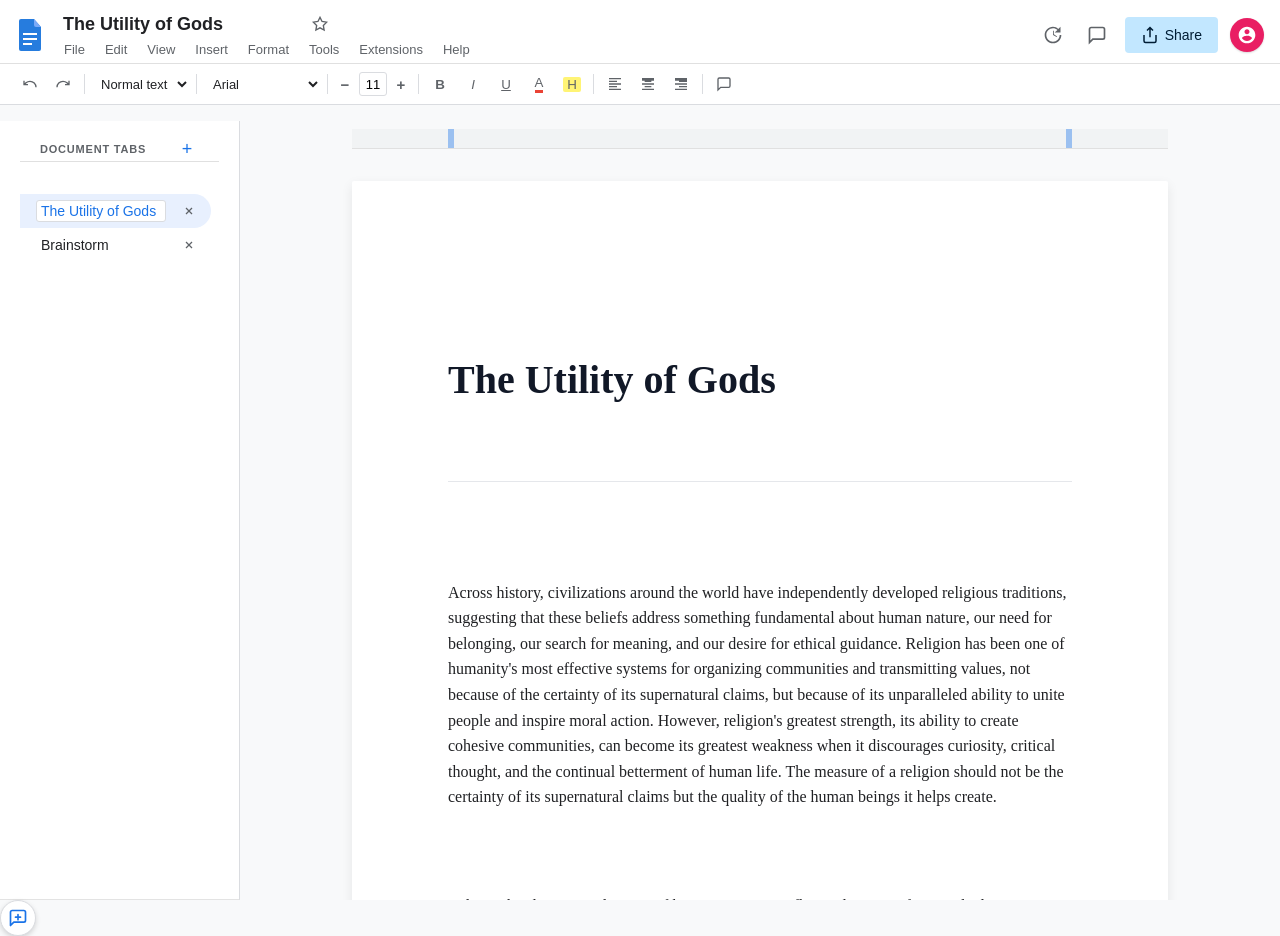
==== index.html @ aa786ca2 "Refactor index.html for layout and comments system Refactor styles and improve layout for better rea" ====
<!DOCTYPE html>
<html lang="en">
<head>
  <meta charset="UTF-8" />
  <meta name="viewport" content="width=device-width, initial-scale=1.0" />
  <title>The Utility of Gods - Google Docs</title>
  <link rel="icon" type="image/svg+xml" href="data:image/svg+xml;utf8,<svg xmlns='http://www.w3.org/2000/svg' viewBox='0 0 24 32'><path d='M16 0H3a2 2 0 0 0-2 2v28a2 2 0 0 0 2 2h18a2 2 0 0 0 2-2V8z' fill='%23267CDE'/><path d='M16 0v6a2 2 0 0 0 2 2h5z' fill='%237BAAF7'/><rect x='6' y='14' width='12' height='2' fill='%23fff'/><rect x='6' y='19' width='12' height='2' fill='%23fff'/><rect x='6' y='24' width='8' height='2' fill='%23fff'/></svg>" />

  <style>
    /* ===== layout.css ===== */
    :root {
      --header-bg: #ffffff;
      --toolbar-bg: #ffffff;
      --canvas-bg: #f8f9fa;
      --border-subtle: #e0e0e0;
      --border-strong: #dadce0;
      --text-primary: #202124;
      --text-secondary: #5f6368;
      --accent-blue: #1a73e8;
      --tabs-width: 240px;
      --panel-width: 320px;
      --page-width: 816px;
      --ruler-h: 20px;
    }

    * { box-sizing: border-box; }

    html, body {
      height: 100vh;
      margin: 0;
      padding: 0;
      overflow: hidden;
      font-family: Arial, sans-serif;
      color: var(--text-primary);
      background: var(--canvas-bg);
    }

    .app-shell {
      height: 100vh;
      display: flex;
      flex-direction: column;
    }

    .app-header {
      flex: 0 0 auto;
      background: var(--header-bg);
      border-bottom: 1px solid var(--border-strong);
      z-index: 10;
    }

    .workspace-wrapper {
      flex: 1 1 auto;
      display: flex;
      flex-direction: row;
      width: 100%;
      overflow: hidden;
      position: relative;
    }

    /* Sidebar Navigation Tabs */
    .sidebar-tabs {
      width: var(--tabs-width);
      border-right: 1px solid var(--border-strong);
      background: #ffffff;
      display: flex;
      flex-direction: column;
      flex-shrink: 0;
    }

    .sidebar-header {
      padding: 12px 16px;
      font-size: 11px;
      text-transform: uppercase;
      letter-spacing: 0.8px;
      color: var(--text-secondary);
      font-weight: 600;
      border-bottom: 1px solid var(--border-subtle);
      display: flex;
      justify-content: space-between;
      align-items: center;
    }

    .add-tab-btn {
      background: none;
      border: none;
      color: var(--accent-blue);
      font-size: 18px;
      line-height: 1;
      cursor: pointer;
      width: 24px;
      height: 24px;
      border-radius: 50%;
      display: flex;
      align-items: center;
      justify-content: center;
      flex-shrink: 0;
    }
    .add-tab-btn:hover { background: rgba(26,115,232,0.1); }

    .tabs-list {
      flex: 1;
      overflow-y: auto;
      padding: 8px 0;
    }

    .tab-item-row {
      display: flex;
      align-items: center;
      padding: 8px 16px;
      cursor: pointer;
      gap: 8px;
    }

    .tab-item-row:hover {
      background: #f1f3f4;
    }

    .tab-item-row.active {
      background: #e8f0fe;
      color: var(--accent-blue);
    }

    .tab-name-input {
      border: 1px solid transparent;
      background: transparent;
      color: inherit;
      font-size: 13px;
      width: 100%;
      padding: 4px;
      border-radius: 4px;
    }

    .tab-name-input:focus {
      background: white;
      border-color: var(--accent-blue);
      outline: none;
    }

    .tab-close-btn {
      background: none;
      border: none;
      color: var(--text-secondary);
      cursor: pointer;
      font-size: 16px;
      padding: 0;
      display: none;
    }

    .tab-item-row:hover .tab-close-btn {
      display: block;
    }

    /* Main Document Workspace Area */
    .workspace {
      flex: 1;
      display: flex;
      flex-direction: column;
      background: var(--canvas-bg);
      overflow: visible;
      position: relative;
    }

    .canvas-scroll-container {
      flex: 1;
      overflow-y: auto;
      overflow-x: visible;
      padding: 24px 0;
      display: flex;
      justify-content: center;
    }

    /* Document Page Wrapper */
    .doc-canvas {
      position: relative;
      width: var(--page-width);
    }

    .doc-page {
      width: 8.5in;
      min-height: 11in;
      padding: 1in 1in 150px 1in;  /* Extra bottom padding for longer feel */
      margin: 2rem auto;
      background-color: #ffffff;
      box-shadow: 0 4px 12px rgba(0, 0, 0, 0.08);
      border-radius: 2px;
      line-height: 1.5;
      outline: none;
      word-wrap: break-word;
      overflow-wrap: break-word;
      white-space: pre-wrap;      /* Preserve spaces, wraps long words */
      position: relative;
      box-sizing: border-box;
    }

    .editor-container {
      background-color: #f0f0f0; 
    }
    .page-number {
      text-align: center;
      margin-top: 16px;
      font-size: 11px;
      color: var(--text-secondary);
    }

    /* Comments Sidebar Container */
    .comments-sidebar {
      flex: 0 0 320px;
      width: 320px;
      height: 100%;
      background: white;
      border-left: 1px solid #dadce0;
      display: flex;
      flex-direction: column;
      overflow-y: auto;
      z-index: 1000;
      position: relative;
    }

    .comments-sidebar[hidden],
    #version-history-view[hidden] {
      display: none !important;
    }

    .cs-header { padding: 16px; display: flex; justify-content: space-between; align-items: center; }
    .cs-header h3 { font-size: 18px; margin: 0; }
    .cs-tabs { display: flex; border-bottom: 1px solid #dadce0; padding: 0 16px; }
    .cs-tab { padding: 10px 16px; cursor: pointer; font-size: 14px; }
    .cs-tab.active { border-bottom: 2px solid #1a73e8; color: #1a73e8; font-weight: 500; }

    .cs-search { padding: 16px; }
    .cs-search input { width: 100%; padding: 8px; border: 1px solid #dadce0; border-radius: 4px; }
    .cs-filters { display: flex; gap: 8px; margin-top: 10px; }
    .filter-btn { background: #f1f3f4; border: none; padding: 6px 12px; border-radius: 16px; font-size: 12px; cursor: pointer; }

    .cs-content { flex-grow: 1; overflow-y: auto; padding: 8px 16px; }
    .cs-footer { padding: 12px 16px; border-top: 1px solid #dadce0; font-size: 12px; color: #5f6368; }

    .btn-primary { background: #1a73e8; color: white; border: none; padding: 10px 24px; border-radius: 4px; cursor: pointer; font-weight: 500; }
    .btn-primary:hover { background: #1557b0; }
    .btn-secondary { background: transparent; color: #5f6368; border: 1px solid #dadce0; padding: 8px 20px; border-radius: 4px; cursor: pointer; font-weight: 500; }
    .btn-secondary:hover { background: rgba(0,0,0,0.04); }

    /* Version History View */
    #version-history-view {
      position: fixed;
      top: 0;
      left: 0;
      width: 100vw;
      height: 100vh;
      z-index: 2000;
      background: var(--canvas-bg);
      display: flex;
      flex-direction: column;
    }

    .vh-header {
      display: flex;
      align-items: center;
      gap: 14px;
      padding: 12px 20px;
      background: #ffffff;
      border-bottom: 1px solid var(--border-strong);
      flex-shrink: 0;
    }
    .vh-title { font-size: 18px; font-weight: 500; flex: 1; }
    .vh-back-btn {
      background: transparent; border: none; cursor: pointer;
      width: 32px; height: 32px; border-radius: 4px;
      display: flex; align-items: center; justify-content: center;
    }
    .vh-back-btn:hover { background: rgba(60,64,67,0.08); }
    .restore-action-btn {
      background: var(--accent-blue); color: #ffffff; border: none;
      padding: 8px 16px; font-size: 14px; font-weight: 500;
      border-radius: 4px; cursor: pointer;
    }
    .restore-action-btn:hover { background: #1557b0; }

    .vh-tabs-sidebar .tab-item-row {
      padding: 6px 16px;
      font-size: 13px;
    }
    .vh-tabs-sidebar .tab-item-row.active {
      background: #e8f0fe;
      color: var(--accent-blue);
    }

    .version-list {
      display: flex;
      flex-direction: column;
      gap: 4px;
      padding: 8px 0;
    }

    .vh-item {
      display: flex;
      align-items: flex-start;
      gap: 10px;
      padding: 10px 12px;
      border-radius: 6px;
      cursor: pointer;
      transition: background 0.15s;
    }
    .vh-item:hover { background: #f1f3f4; }
    .vh-item.active { background: #e8f0fe; }

    .vh-item-arrow {
      color: var(--text-secondary);
      opacity: 0;
      transition: opacity 0.15s;
      margin-top: 2px;
      flex-shrink: 0;
    }
    .vh-item.active .vh-item-arrow { opacity: 1; color: var(--accent-blue); }

    .vh-item-content { flex: 1; min-width: 0; }
    .vh-item-time { font-size: 13px; font-weight: 500; color: var(--text-primary); }
    .vh-item-subtitle { font-size: 12px; color: var(--text-secondary); margin-bottom: 4px; }
    .vh-item-author-row { display: flex; align-items: center; gap: 6px; font-size: 12px; }
    .vh-author-dot { width: 16px; height: 16px; border-radius: 50%; flex-shrink: 0; }

    .vh-day-group {
      font-size: 11px;
      text-transform: uppercase;
      letter-spacing: 0.8px;
      color: var(--text-secondary);
      font-weight: 600;
      padding: 12px 12px 6px;
    }

    /* Modal */
    .modal-overlay {
      position: fixed; inset: 0; background: rgba(0,0,0,0.4);
      display: flex; align-items: center; justify-content: center; z-index: 3000;
    }
    .modal-overlay[hidden] { display: none; }
    .modal-card {
      background: #ffffff; padding: 24px; border-radius: 8px; width: 440px;
      box-shadow: 0 4px 16px rgba(0,0,0,0.2);
    }
    .modal-card h3 { margin: 0 0 12px 0; font-size: 18px; font-weight: 500; }
    .modal-card p { margin: 0 0 24px 0; font-size: 14px; color: var(--text-secondary); line-height: 1.5; }
    .modal-actions { display: flex; justify-content: flex-end; gap: 12px; }

    /* Ruler */
    .ruler { width: var(--page-width); height: var(--ruler-h); background: #ffffff; position: relative; margin-bottom: 4px; border-bottom: 1px solid var(--border-subtle); flex-shrink: 0; }
    .ruler-track { position: relative; width: 100%; height: 100%; }
    .ruler-face { width: 100%; height: 100%; background: #f1f3f4; }
    .ruler-margin-marker { position: absolute; top: 0; width: 6px; height: 100%; background: var(--accent-blue); opacity: 0.4; }
    
    .vh-edit-you {
      position: relative;
      background-color: rgba(66, 133, 244, 0.08);
      border-radius: 2px;
      padding: 16px 12px 12px;
      margin: 0 -12px 16px;
    }
    .vh-edit-label {
      position: absolute;
      top: -12px;
      left: 12px;
      font-size: 10px;
      font-weight: 500;
      color: #4285f4;
      background: white;
      padding: 0 6px;
      white-space: nowrap;
    }

    /* ===== components.css ===== */
    .header-top {
      display: flex;
      align-items: center;
      padding: 10px 16px 4px;
      gap: 12px;
    }

    .doc-icon {
      display: flex;
      align-items: center;
      border-radius: 4px;
      padding: 2px;
      text-decoration: none;
    }
    .doc-icon:hover { background: rgba(0,0,0,0.05); }

    .title-block { flex: 1; display: flex; flex-direction: column; }
    .title-row { display: flex; align-items: center; gap: 4px; }

    .doc-title {
      font-size: 18px;
      color: var(--text-primary);
      border: 1px solid transparent;
      background: transparent;
      padding: 2px 6px;
      border-radius: 4px;
      font-family: inherit;
      font-weight: bold;
      max-width: 280px;
    }
    .doc-title:hover { border-color: var(--border-strong); }
    .doc-title:focus { background: #fff; border-color: var(--accent-blue); outline: none; }

    .star-btn {
      background: none; border: none; width: 28px; height: 28px;
      border-radius: 4px; color: var(--text-secondary); cursor: pointer;
      display: flex; align-items: center; justify-content: center;
    }
    .star-btn:hover { background: rgba(0,0,0,0.05); }

    .menubar { display: flex; gap: 4px; margin-top: 2px; }
    .menubar span {
      padding: 2px 8px; font-size: 13px; color: var(--text-secondary);
      border-radius: 4px; cursor: pointer; user-select: none;
    }
    .menubar span:hover { background: rgba(0,0,0,0.05); }

    .header-actions { display: flex; align-items: center; gap: 12px; }

    .icon-btn, .toolbar-btn {
      width: 32px; height: 32px; background: transparent; border: none;
      border-radius: 4px; color: var(--text-secondary); display: inline-flex;
      align-items: center; justify-content: center; cursor: pointer;
    }
    .icon-btn:hover, .toolbar-btn:hover {
      background: rgba(60,64,67,0.08); color: var(--text-primary);
    }

    .share-btn {
      background: #c2e7ff; color: #001d35; border: none; font-weight: 500;
      padding: 0 16px; height: 36px; border-radius: 4px; font-size: 14px;
      display: inline-flex; align-items: center; cursor: pointer;
    }
    .share-btn:hover { background: #b3dbf2; }

    .anonymous-profile {
      width: 34px;
      height: 34px;
      border-radius: 50%;
      background: #e91e63;
      color: #ffffff;
      display: flex;
      align-items: center;
      justify-content: center;
      cursor: help;
      box-shadow: 0 1px 2px rgba(0,0,0,0.15);
    }

    .toolbar {
      display: flex;
      align-items: center;
      flex-wrap: wrap;
      gap: 1px;
      padding: 4px 14px;
      background: #ffffff;
      border-top: 1px solid var(--border-subtle);
    }
    .toolbar-sep { width: 1px; height: 20px; background: var(--border-strong); margin: 0 4px; }

    .toolbar-select {
      border: 1px solid transparent;
      background: transparent;
      font-family: inherit;
      font-size: 13px;
      color: var(--text-primary);
      padding: 4px 6px;
      border-radius: 4px;
      cursor: pointer;
      outline: none;
    }
    .toolbar-select:hover { background: rgba(60,64,67,0.08); }

    .size-controls { display: flex; align-items: center; }
    .text-size-btn { width: 24px; height: 24px; font-size: 15px; font-weight: bold; }
    .font-size-input {
      width: 28px; height: 24px; border: 1px solid var(--border-strong);
      text-align: center; font-size: 13px; margin: 0 2px; border-radius: 3px; outline: none;
    }

    .tab-item-row {
      display: flex;
      align-items: center;
      justify-content: space-between;
      padding: 6px 12px 6px 16px;
      cursor: pointer;
      border-radius: 0 20px 20px 0;
      margin-right: 8px;
      font-size: 14px;
      color: var(--text-primary);
    }
    .tab-item-row:hover { background: rgba(0, 0, 0, 0.04); }
    .tab-item-row.active { background: #e8f0fe; color: var(--accent-blue); font-weight: 500; }

    .tab-name-input {
      background: transparent;
      border: 1px solid transparent;
      font-size: inherit;
      font-family: inherit;
      color: inherit;
      font-weight: inherit;
      width: 80%;
      outline: none;
      border-radius: 3px;
      padding: 2px 4px;
    }
    .tab-item-row.active .tab-name-input {
      background: #ffffff;
      border-color: var(--border-strong);
    }

    .tab-close-btn {
      background: transparent; border: none; color: var(--text-secondary);
      display: flex; align-items: center; justify-content: center;
      border-radius: 50%; width: 20px; height: 20px; cursor: pointer;
    }
    .tab-close-btn:hover { background: rgba(0,0,0,0.1); color: #c2185b; }

    /* ===== comments.css extended ===== */
    .comment-anchor {
      background: rgba(251, 188, 4, 0.25);
      border-bottom: 2px solid #fbbc04;
      cursor: pointer;
      transition: background 0.15s ease;
    }
    .comment-anchor.active, .comment-anchor:hover { 
      background: rgba(251, 188, 4, 0.45); 
    }
    .comment-anchor.resolved { background: transparent; border-bottom: none; }

    .comments-panel { display: flex; flex-direction: column; padding: 16px; height: 100%; }
    .comments-panel-header h2 { font-size: 15px; font-weight: 500; margin: 0 0 16px; color: var(--text-primary); }
    .comments-list { display: flex; flex-direction: column; gap: 12px; }

    .comment-composer-card {
      background: #ffffff;
      border: 1px solid var(--border-strong);
      border-radius: 8px;
      padding: 12px;
      box-shadow: 0 1px 3px rgba(60,64,67,0.2);
    }
    .comment-composer-card textarea {
      width: 100%;
      height: 72px;
      border: 1px solid var(--border-strong);
      border-radius: 4px;
      padding: 8px;
      font-family: inherit;
      font-size: 13px;
      resize: none;
      outline: none;
      margin-bottom: 8px;
    }
    .comment-composer-card textarea:focus { border-color: var(--accent-blue); }
    .composer-actions { display: flex; justify-content: flex-end; gap: 8px; }

    .comment-card {
      background: #ffffff;
      border: 1px solid var(--border-strong);
      border-radius: 8px;
      padding: 14px;
      box-shadow: 0 1px 2px rgba(60,64,67,0.1);
      margin-bottom: 10px;
    }
    .comment-card-header { display: flex; align-items: center; gap: 10px; margin-bottom: 8px; }
    .comment-avatar {
      width: 24px; height: 24px; border-radius: 50%; background: var(--accent-blue);
      color: #fff; display: flex; align-items: center; justify-content: center;
      font-size: 11px; font-weight: bold;
    }
    .comment-author { font-size: 13px; font-weight: 500; color: var(--text-primary); }
    .comment-quote {
      font-size: 12px; font-style: italic; color: var(--text-secondary);
      background: #f8f9fa; padding: 6px 8px; border-left: 2px solid var(--border-strong);
      margin: 0 0 8px 0;
    }
    .comment-body { font-size: 13px; margin: 0 0 12px 0; color: var(--text-primary); line-height: 1.4; }
    .comment-actions { display: flex; gap: 8px; }
    .comment-actions button {
      background: transparent; border: none; font-size: 12px; font-weight: 500;
      color: var(--accent-blue); cursor: pointer; padding: 4px 8px; border-radius: 4px;
    }
    .comment-actions button:hover { background: rgba(26,115,232,0.06); }
    .comment-actions .delete-btn { color: #ea4335; }
    .comment-actions .delete-btn:hover { background: rgba(234,67,53,0.06); }

    .version-list { display: flex; flex-direction: column; gap: 8px; margin-top: 12px; }
    .version-item { padding: 12px; border: 1px solid transparent; border-radius: 6px; cursor: pointer; background: #f8f9fa; transition: all 0.2s; }
    .version-item:hover { background: #f1f3f4; }
    .version-item.current { border-color: var(--accent-blue); background: #ffffff; box-shadow: 0 1px 3px rgba(0,0,0,0.1); }
    .version-time { font-size: 13px; font-weight: 500; margin-bottom: 4px; color: var(--text-primary); }
    .version-meta { font-size: 11px; color: var(--text-secondary); }

    /* Floating Comment Button (in the right margin of doc pages) */
    #floating-comment-btn {
      position: absolute;
      width: 36px;
      height: 36px;
      border-radius: 50%;
      background: white;
      border: 1px solid var(--border-strong);
      box-shadow: 0 2px 5px rgba(0,0,0,0.15);
      cursor: pointer;
      display: flex;
      align-items: center;
      justify-content: center;
      color: var(--accent-blue);
      z-index: 1000;
      transition: background 0.15s, transform 0.15s;
    }
    #floating-comment-btn:hover {
      background: #f1f3f4;
      transform: scale(1.05);
    }

    .comment-floating-composer {
      background: white;
      border: 1px solid #dadce0;
      border-radius: 8px;
      box-shadow: 0 4px 20px rgba(0, 0, 0, 0.2);
      padding: 12px 16px;
      font-family: Arial, sans-serif;
      max-width: 360px;
      min-width: 280px;
    }
    .comment-floating-header {
      display: flex;
      justify-content: space-between;
      align-items: center;
      margin-bottom: 6px;
      font-weight: 500;
      font-size: 14px;
    }
    .close-popup-btn {
      background: none;
      border: none;
      font-size: 20px;
      cursor: pointer;
      color: #5f6368;
      padding: 0 4px;
    }
    .close-popup-btn:hover { color: #202124; }
    .comment-floating-quote {
      background: #f8f9fa;
      border-left: 3px solid #dadce0;
      padding: 6px 10px;
      font-size: 13px;
      color: #3c4043;
      margin-bottom: 10px;
      font-style: italic;
      word-break: break-word;
    }
    .comment-floating-composer textarea {
      width: 100%;
      height: 60px;
      border: 1px solid #dadce0;
      border-radius: 4px;
      padding: 8px;
      font-size: 13px;
      resize: none;
      outline: none;
      font-family: inherit;
      margin-bottom: 8px;
    }
    .comment-floating-composer textarea:focus { border-color: #1a73e8; }
    .comment-floating-actions {
      display: flex;
      justify-content: flex-end;
      gap: 8px;
    }
    .comment-floating-actions .btn-secondary {
      background: transparent;
      color: #5f6368;
      border: 1px solid #dadce0;
      padding: 6px 16px;
      border-radius: 4px;
      font-size: 12px;
      cursor: pointer;
    }
    .comment-floating-actions .btn-primary {
      background: #1a73e8;
      color: white;
      border: none;
      padding: 6px 16px;
      border-radius: 4px;
      font-size: 12px;
      font-weight: 500;
      cursor: pointer;
    }
    .comment-floating-actions .btn-primary:hover { background: #1557b0; }
    .comment-floating-actions .btn-secondary:hover { background: rgba(0,0,0,0.04); }

    /* ===== Google Docs Sidebar & Comments ===== */
    .docs-sidebar {
      width: 320px;
      background-color: #f9fbfd;
      border-left: 1px solid #e3e3e3;
      display: flex;
      flex-direction: column;
      height: 100%;
      font-family: Arial, sans-serif;
      color: #1f1f1f;
      flex-shrink: 0;
    }
    .docs-sidebar[hidden] {
      display: none !important;
    }

    .sidebar-header {
      display: flex;
      justify-content: space-between;
      align-items: center;
      padding: 16px 20px 0;
    }

    .sidebar-header h3 {
      font-size: 18px;
      font-weight: 400;
      margin: 0;
    }

    .header-icons {
      display: flex;
      gap: 4px;
    }

    .sidebar-tabs {
      display: flex;
      padding: 0 20px;
      margin-top: 16px;
      border-bottom: 1px solid #e3e3e3;
      gap: 24px;
    }

    .sidebar-tabs .tab {
      font-size: 14px;
      font-weight: 500;
      color: #444746;
      padding-bottom: 12px;
      cursor: pointer;
    }

    .sidebar-tabs .tab.active {
      color: #0b57d0;
      border-bottom: 3px solid #0b57d0;
      border-radius: 3px 3px 0 0;
    }

    .sidebar-filters {
      padding: 12px 20px;
      display: flex;
      gap: 8px;
    }

    .filter-btn {
      background-color: white;
      border: 1px solid #747775;
      border-radius: 8px;
      padding: 6px 12px;
      font-size: 12px;
      font-weight: 500;
      color: #444746;
      cursor: pointer;
      display: flex;
      align-items: center;
      gap: 6px;
    }
    .filter-btn:hover {
      background-color: #f1f3f4;
    }

    .sidebar-content {
      flex-grow: 1;
      overflow-y: auto;
      padding: 8px 20px 16px;
    }

    .sidebar-content .empty-state {
      display: flex;
      flex-direction: column;
      align-items: center;
      justify-content: center;
      height: 100%;
      gap: 16px;
      padding: 40px 0;
    }

    .sidebar-content .empty-state p {
      font-size: 14px;
      color: #444746;
      margin: 0;
    }

    .primary-add-btn {
      background-color: #0b57d0;
      color: white;
      border: none;
      border-radius: 20px;
      padding: 10px 24px;
      font-size: 14px;
      font-weight: 500;
      cursor: pointer;
    }
    .primary-add-btn:hover {
      background-color: #0842a0;
    }

    .sidebar-footer {
      padding: 20px;
      font-size: 12px;
      color: #444746;
      text-align: center;
      line-height: 1.5;
      border-top: 1px solid #e3e3e3;
    }

    .sidebar-footer a {
      color: #0b57d0;
      text-decoration: none;
    }
    .sidebar-footer a:hover {
      text-decoration: underline;
    }

    /* Modern Google Docs Card Styling in Sidebar */
    .docs-comment-card {
      background: #ffffff;
      border: 1px solid #e3e3e3;
      border-radius: 12px;
      padding: 16px;
      margin-bottom: 12px;
      transition: box-shadow 0.15s, border-color 0.15s;
      box-shadow: 0 1px 2px rgba(60,64,67,0.1);
      cursor: pointer;
    }
    .docs-comment-card:hover {
      box-shadow: 0 1px 3px rgba(60,64,67,0.2), 0 2px 6px rgba(60,64,67,0.15);
      border-color: #c0c0c0;
    }
    .docs-comment-card.active-comment {
      border-left: 4px solid #0b57d0;
      background-color: #f8fafd;
    }
    .docs-comment-header {
      display: flex;
      align-items: center;
      gap: 8px;
      margin-bottom: 8px;
    }
    .docs-comment-avatar {
      width: 28px;
      height: 28px;
      border-radius: 50%;
      background-color: #0b57d0;
      color: white;
      display: flex;
      align-items: center;
      justify-content: center;
      font-size: 13px;
      font-weight: 500;
    }
    .docs-comment-author {
      font-weight: 500;
      color: #1f1f1f;
      font-size: 13px;
    }
    .docs-comment-time {
      font-size: 11px;
      color: #747775;
      margin-left: auto;
    }
    .docs-comment-quote {
      font-size: 12px;
      color: #444746;
      border-left: 2px solid #0b57d0;
      padding-left: 8px;
      margin: 8px 0;
      font-style: italic;
      white-space: nowrap;
      overflow: hidden;
      text-overflow: ellipsis;
    }
    .docs-comment-body {
      color: #1f1f1f;
      font-size: 13px;
      line-height: 1.4;
      margin-bottom: 8px;
      word-break: break-word;
    }
    .docs-comment-actions {
      display: flex;
      gap: 8px;
      border-top: 1px solid #f1f3f4;
      padding-top: 8px;
      margin-top: 8px;
    }
    .docs-comment-btn {
      background: none;
      border: none;
      font-size: 12px;
      font-weight: 500;
      color: #0b57d0;
      cursor: pointer;
      padding: 4px 10px;
      border-radius: 16px;
      border: 1px solid #747775;
    }
    .docs-comment-btn:hover {
      background-color: #f1f3f4;
    }
    .docs-comment-btn.resolve-btn {
      color: #0f9d58;
      border-color: #0f9d58;
    }
    .docs-comment-btn.resolve-btn:hover {
      background-color: rgba(15, 157, 88, 0.05);
    }
    .docs-comment-btn.delete-btn {
      color: #d93025;
      border-color: #d93025;
    }
    .docs-comment-btn.delete-btn:hover {
      background-color: rgba(217, 48, 37, 0.05);
    }

    #vh-canvas {
      word-wrap: break-word;
      overflow-wrap: break-word;
      word-break: break-word;
      box-sizing: border-box;
    }
    #vh-canvas * {
      max-width: 100%;
      box-sizing: border-box;
    }

    /* ===== Hanging Comments in Margin ===== */
    .margin-comments-track {
      position: absolute;
      top: 0;
      right: -280px; /* hang out in the right margin */
      width: 240px;
      height: 100%;
      pointer-events: none; /* allow clicks through empty space */
    }
    .margin-comment-card {
      position: absolute;
      pointer-events: auto;
      background: #ffffff;
      border: 1px solid #dadce0;
      border-radius: 8px;
      padding: 12px;
      width: 100%;
      box-shadow: 0 1px 3px rgba(0,0,0,0.12);
      transition: box-shadow 0.15s ease-in-out, border-color 0.15s;
      font-size: 13px;
      line-height: 1.4;
      cursor: default;
      left: 0;
    }
    .margin-comment-card:hover {
      box-shadow: 0 4px 10px rgba(0, 0, 0, 0.15);
      border-color: #1a73e8;
    }
    .margin-comment-card .margin-comment-header {
      display: flex;
      align-items: center;
      gap: 6px;
      margin-bottom: 4px;
    }
    .margin-comment-card .margin-comment-avatar {
      width: 20px;
      height: 20px;
      border-radius: 50%;
      background: #1a73e8;
      color: white;
      display: flex;
      align-items: center;
      justify-content: center;
      font-size: 10px;
      font-weight: bold;
    }
    .margin-comment-card .margin-comment-author {
      font-weight: 500;
      color: #1f1f1f;
      font-size: 12px;
    }
    .margin-comment-card .margin-comment-text {
      color: #3c4043;
      font-size: 12px;
      word-break: break-word;
      margin-top: 2px;
    }

    /* ===== Large Essay Title ===== */
    .essay-main-title {
      font-family: 'Georgia', serif;
      font-size: 2.5rem;
      font-weight: 700;
      color: #111827;
      margin-top: 20px;
      margin-bottom: 10px;
      text-align: left;
    }
    .title-divider {
      border: 0;
      height: 1px;
      background: #e5e7eb;
      margin-bottom: 30px;
    }

    /* Force green for Marcus */
    .vh-author-dot.marcus-green {
      background-color: #0f9d58 !important;
    }
    .vh-item .vh-author-dot {
      background-color: #0f9d58; /* default green for all */
    }
  </style>
</head>
<body>

<div class="app-shell" id="app-shell">

  <!-- HEADER -->
  <header class="app-header">
    <div class="header-top">
      <a class="doc-icon" href="https://docs.google.com" target="_blank" rel="noopener" title="Go to Google Docs">
        <svg width="24" height="32" viewBox="0 0 24 32" fill="none" xmlns="http://www.w3.org/2000/svg">
          <path d="M16 0H3a2 2 0 0 0-2 2v28a2 2 0 0 0 2 2h18a2 2 0 0 0 2-2V8L16 0z" fill="#267CDE"/>
          <path d="M16 0v6a2 2 0 0 0 2 2h5L16 0z" fill="#7BAAF7"/>
          <rect x="5" y="14" width="14" height="2" fill="#fff"/>
          <rect x="5" y="19" width="14" height="2" fill="#fff"/>
          <rect x="5" y="24" width="9" height="2" fill="#fff"/>
        </svg>
      </a>
      <div class="title-block">
        <div class="title-row">
          <input type="text" class="doc-title" value="The Utility of Gods" aria-label="Document Title" />
          <button class="star-btn" title="Star">
            <svg width="16" height="16" viewBox="0 0 24 24" fill="none" stroke="currentColor" stroke-width="2">
              <path d="M12 2l3.09 6.26L22 9.27l-5 4.87 1.18 6.88L12 17.77l-6.18 3.25L7 14.14 2 9.27l6.91-1.01L12 2z"/>
            </svg>
          </button>
        </div>
        <div class="menubar">
          <span>File</span><span>Edit</span><span>View</span><span>Insert</span>
          <span>Format</span><span>Tools</span><span>Extensions</span><span>Help</span>
        </div>
      </div>
      <div class="header-actions">
        <button class="icon-btn" id="history-btn" title="Open version history">
          <svg width="20" height="20" viewBox="0 0 24 24" fill="currentColor">
            <path d="M11.99 2C6.47 2 2 6.48 2 12s4.47 10 9.99 10C17.52 22 22 17.52 22 12h-2c0 4.42-3.58 8-8 8s-8-3.58-8-8 3.58-8 8-8c2.05 0 3.93.78 5.35 2.05L14 9h7V2l-2.67 2.67C16.65 3.02 14.46 2 11.99 2zm.01 5v5l4.28 2.54.72-.72L13 11V7h-1z"/>
          </svg>
        </button>
        <button class="icon-btn" id="comment-btn" title="Open comments">
          <svg width="20" height="20" viewBox="0 0 24 24" fill="none" stroke="currentColor" stroke-width="2">
            <path d="M21 15a2 2 0 0 1-2 2H7l-4 4V5a2 2 0 0 1 2-2h14a2 2 0 0 1 2 2z"/>
          </svg>
        </button>
        <button class="share-btn">
          <svg width="18" height="18" viewBox="0 0 24 24" fill="none" stroke="currentColor" stroke-width="2" style="margin-right:6px;">
            <path d="M4 12v8a2 2 0 0 0 2 2h12a2 2 0 0 0 2-2v-8M16 6l-4-4-4 4M12 2v13"/>
          </svg>
          Share
        </button>
        <div class="anonymous-profile" title="Anonymous Capybara">
          <svg width="20" height="20" viewBox="0 0 24 24" fill="currentColor">
            <path d="M12 2C6.48 2 2 6.48 2 12s4.48 10 10 10 10-4.48 10-10S17.52 2 12 2zm0 3c1.66 0 3 1.34 3 3s-1.34 3-3 3-3-1.34-3-3 1.34-3 3-3zm0 14.2c-2.5 0-4.71-1.28-6-3.22.03-1.99 4-3.08 6-3.08 1.99 0 5.97 1.09 6 3.08-1.29 1.94-3.5 3.22-6 3.22z"/>
          </svg>
        </div>
      </div>
    </div>

    <!-- TOOLBAR -->
    <div class="toolbar">
      <button class="toolbar-btn" data-action="undo" title="Undo (Ctrl+Z)">
        <svg width="16" height="16" viewBox="0 0 24 24" fill="none" stroke="currentColor" stroke-width="2"><path d="M3 7v6h6M21 17a9 9 0 0 0-9-9 9 9 0 0 0-6 2.3L3 13"/></svg>
      </button>
      <button class="toolbar-btn" data-action="redo" title="Redo (Ctrl+Y)">
        <svg width="16" height="16" viewBox="0 0 24 24" fill="none" stroke="currentColor" stroke-width="2"><path d="M21 7v6h-6M3 17a9 9 0 0 1 9-9 9 9 0 0 1 6 2.3l3 2.7"/></svg>
      </button>
      <span class="toolbar-sep"></span>

      <select class="toolbar-select" id="style-select" title="Styles" aria-label="Style">
        <option value="Normal text" selected>Normal text</option>
        <option value="Heading 1">Heading 1</option>
        <option value="Heading 2">Heading 2</option>
        <option value="Heading 3">Heading 3</option>
      </select>
      <span class="toolbar-sep"></span>

      <select class="toolbar-select" id="font-select" title="Font" aria-label="Font" style="font-family:Arial; width:120px;">
        <option value="Arial" selected>Arial</option>
        <option value="Times New Roman">Times New Roman</option>
        <option value="Courier New">Courier New</option>
        <option value="Georgia">Georgia</option>
      </select>
      <span class="toolbar-sep"></span>

      <div class="size-controls">
        <button class="toolbar-btn text-size-btn" id="decrease-size-btn" title="Decrease font size">−</button>
        <input type="text" class="font-size-input" value="11" title="Font size" aria-label="Font size" />
        <button class="toolbar-btn text-size-btn" id="increase-size-btn" title="Increase font size">+</button>
      </div>
      <span class="toolbar-sep"></span>

      <button class="toolbar-btn" data-action="bold" title="Bold (Ctrl+B)" style="font-weight:bold;">B</button>
      <button class="toolbar-btn" data-action="italic" title="Italic (Ctrl+I)" style="font-style:italic;">I</button>
      <button class="toolbar-btn" data-action="underline" title="Underline (Ctrl+U)" style="text-decoration:underline;">U</button>
      <button class="toolbar-btn" data-action="forecolor" title="Text Color">
        <span style="border-bottom:3px solid #ea4335;">A</span>
      </button>
      <button class="toolbar-btn" data-action="hilitecolor" title="Highlight Color">
        <span style="background:#fff475; padding:0 4px; border-radius:2px;">H</span>
      </button>
      <span class="toolbar-sep"></span>

      <button class="toolbar-btn" data-action="justifyleft" title="Align Left">
        <svg width="16" height="16" viewBox="0 0 24 24" fill="currentColor"><path d="M15 15H3v2h12v-2zm0-8H3v2h12V7zM3 13h18v-2H3v2zm0 8h18v-2H3v2zM3 3v2h18V3H3z"/></svg>
      </button>
      <button class="toolbar-btn" data-action="justifycenter" title="Align Center">
        <svg width="16" height="16" viewBox="0 0 24 24" fill="currentColor"><path d="M3 21h18v-2H3v2zm4-4h10v-2H7v2zm-4-4h18v-2H3v2zm4-4h10V7H7v2zm-4-4v2h18V3H3z"/></svg>
      </button>
      <button class="toolbar-btn" data-action="justifyright" title="Align Right">
        <svg width="16" height="16" viewBox="0 0 24 24" fill="currentColor"><path d="M3 21h18v-2H3v2zm6-4h12v-2H9v2zm-6-4h18v-2H3v2zm6-4h12V7H9v2zm-6-4v2h18V3H3z"/></svg>
      </button>
      <span class="toolbar-sep"></span>

      <button class="toolbar-btn" id="add-comment-btn" title="Add comment">
        <svg width="16" height="16" viewBox="0 0 24 24" fill="none" stroke="currentColor" stroke-width="2">
          <path d="M21 15a2 2 0 0 1-2 2H7l-4 4V5a2 2 0 0 1 2-2h14a2 2 0 0 1 2 2z"/>
        </svg>
      </button>
    </div>
  </header>

  <!-- WORKSPACE -->
  <div class="workspace-wrapper">

    <!-- Tabs sidebar -->
    <aside class="sidebar-tabs" id="sidebar-tabs">
      <div class="sidebar-header">
        <span>Document Tabs</span>
        <button class="add-tab-btn" id="add-tab-btn" title="Add Tab">+</button>
      </div>
      <div class="tabs-list" id="tabs-container"></div>
    </aside>

    <!-- Main canvas -->
    <main class="workspace" id="workspace">
      <div class="canvas-scroll-container" id="canvas-scroll-container">
        <div class="doc-canvas" id="doc-canvas">
          <div class="ruler">
            <div class="ruler-track">
              <div class="ruler-face"></div>
              <div class="ruler-margin-marker" style="left:96px;"></div>
              <div class="ruler-margin-marker" style="right:96px;"></div>
            </div>
          </div>
          <div id="pages-container"></div>
        </div>
      </div>
    </main>

    <!-- Google Docs Style Comments Sidebar -->
    <aside class="docs-sidebar" id="docs-sidebar" hidden>
      <div class="sidebar-header">
        <h3>Comments</h3>
        <div class="header-icons">
          <button class="icon-btn" id="close-comments-btn" title="Close comments">
            <svg width="20" height="20" viewBox="0 0 24 24" fill="none" stroke="currentColor" stroke-width="2">
              <line x1="18" y1="6" x2="6" y2="18"/><line x1="6" y1="6" x2="18" y2="18"/>
            </svg>
          </button>
        </div>
      </div>

      <div class="sidebar-tabs">
        <div class="tab active">All comments</div>
        <div class="tab">For you</div>
      </div>

      <div class="sidebar-filters">
        <button class="filter-btn">All types <span class="dropdown-arrow">▾</span></button>
        <button class="filter-btn">All tabs <span class="dropdown-arrow">▾</span></button>
      </div>

      <div class="sidebar-content" id="comments-list">
        <div class="empty-state">
          <p>Start a discussion</p>
          <button class="primary-add-btn" id="sidebar-add-comment-btn">Add comment</button>
        </div>
      </div>

      <div class="sidebar-footer">
        <p><strong>Who sees comments?</strong><br>
        Your comments will be seen by anyone who can comment or edit this document. <a href="#">Learn more</a></p>
      </div>
    </aside>
  </div>
</div>

<!-- ===== FLOATING COMMENT BUTTON (in margins) ===== -->
<button id="floating-comment-btn" hidden title="Add comment">
  <svg width="20" height="20" viewBox="0 0 24 24" fill="none" stroke="currentColor" stroke-width="2" stroke-linecap="round" stroke-linejoin="round">
    <path d="M21 15a2 2 0 0 1-2 2H7l-4 4V5a2 2 0 0 1 2-2h14a2 2 0 0 1 2 2z"></path>
    <line x1="12" y1="8" x2="12" y2="14"></line>
    <line x1="9" y1="11" x2="15" y2="11"></line>
  </svg>
</button>

<!-- ===== VERSION HISTORY OVERLAY ===== -->
<div id="version-history-view" hidden>
  <div style="display:flex; flex-direction:column; height:100vh;">

    <div class="vh-header">
      <button class="vh-back-btn" id="vh-back-btn" title="Back">
        <svg width="20" height="20" viewBox="0 0 24 24" fill="none" stroke="currentColor" stroke-width="2">
          <path d="M19 12H5M12 19l-7-7 7-7"/>
        </svg>
      </button>
      <span class="vh-title" id="vh-top-date-title">July 14, 3:00 p.m.</span>
      <div style="flex:1;"></div>
      <button class="restore-action-btn" id="vh-restore-trigger-btn">Restore this version</button>
      <span class="vh-total-edits" id="vh-total-edits" style="margin-left:16px; font-size:13px; color:var(--text-secondary);">Total: 0 edits</span>
    </div>

    <div style="flex:1; display:flex; flex-direction:row; overflow:hidden;">
      <aside style="width:220px; border-right:1px solid var(--border-strong); background:#fff; padding:12px 0; overflow-y:auto; flex-shrink:0;">
        <div style="padding:0 16px 8px; font-size:11px; text-transform:uppercase; letter-spacing:0.8px; color:var(--text-secondary); font-weight:600;">Document tabs</div>
        <div id="vh-tabs-container"></div>
      </aside>

      <main style="flex:1; overflow:auto; padding:24px; display:flex; flex-direction:column; align-items:center; background:var(--canvas-bg);">
        <div id="vh-canvas" style="width:816px; background:#fff; padding:96px; min-height:1056px; box-shadow:0 1px 3px rgba(60,64,67,0.15); border:1px solid var(--border-subtle);"></div>
      </main>

      <aside style="width:280px; border-left:1px solid var(--border-strong); background:#fff; display:flex; flex-direction:column; flex-shrink:0;">
        <div style="padding:16px; border-bottom:1px solid var(--border-strong);">
          <h2 style="font-size:16px; font-weight:500; margin:0;">Version history</h2>
        </div>
        <div class="version-list" id="version-list" style="flex:1; overflow-y:auto; padding:8px 12px;"></div>
        <div style="padding:12px 16px; border-top:1px solid var(--border-strong); font-size:12px; color:var(--text-secondary);">
          <label><input type="checkbox" checked /> Highlight changes</label>
        </div>
      </aside>
    </div>
  </div>
</div>

<!-- ===== RESTORE CONFIRMATION MODAL ===== -->
<div class="modal-overlay" id="confirm-modal" hidden>
  <div class="modal-card">
    <h3>Restore this version?</h3>
    <p>This will replace your current document with the selected version. Are you sure?</p>
    <div class="modal-actions">
      <button class="btn-secondary" id="modal-cancel-btn">Cancel</button>
      <button class="btn-primary" id="modal-confirm-btn">Restore</button>
    </div>
  </div>
</div>

<!-- ===== SCRIPTS ===== -->
<script>
// js/editor.js (with title injection)
const EditorEngine = (() => {
  const STORAGE_KEY_TABS = 'gdocs_tabs_v1';
  const STORAGE_KEY_ACTIVE_TAB = 'gdocs_active_tab_v1';

  let documentTabs = [];
  try {
    const storedTabs = localStorage.getItem(STORAGE_KEY_TABS);
    if (storedTabs) {
      documentTabs = JSON.parse(storedTabs);
    }
  } catch (e) {
    console.warn("Failed to load tabs from localStorage", e);
  }

  // Fallback default tabs with essay title
  if (!documentTabs || documentTabs.length === 0) {
    documentTabs = [
      {
        id: "tab_1",
        title: "The Utility of Gods",
        htmlContent: `<div style="font-family: 'Times New Roman', Times, serif; font-size: 16px; line-height: 1.6;">
  <h1 class="essay-main-title">The Utility of Gods</h1>
  <hr class="title-divider" />
  <p>Across history, civilizations around the world have independently developed religious traditions, suggesting that these beliefs address something fundamental about human nature, our need for belonging, our search for meaning, and our desire for ethical guidance. Religion has been one of humanity's most effective systems for organizing communities and transmitting values, not because of the certainty of its supernatural claims, but because of its unparalleled ability to unite people and inspire moral action. However, religion's greatest strength, its ability to create cohesive communities, can become its greatest weakness when it discourages curiosity, critical thought, and the continual betterment of human life. The measure of a religion should not be the certainty of its supernatural claims but the quality of the human beings it helps create.</p>
  <p>Religion has long served as one of humanity's most influential systems for moral education. Christianity, for example, spread complex ethical teachings through parables. These simple stories could be understood and remembered by children, farmers, and kings alike. Values like charity, forgiveness, sacrifice, and humility have survived for millennia because religion packaged them within compelling narratives and shared rituals. The sociologist Émile Durkheim argued that religion reinforces social solidarity and collective identity by binding communities through shared practices and beliefs. Similarly, psychologist Jonathan Haidt argues in The Righteous Mind that religious communities foster cooperation and trust by creating "moral communities." Studies support this idea. According to the Pew Research Center, actively religious Americans report having larger social networks and stronger feelings of social support than their non-religious counterparts. Stories and rituals are effective because they connect abstract moral ideas to emotion, memory, and identity. As a result, religion builds communities capable of sustaining moral values across generations. Yet this very success creates a dangerous temptation. People can mistake the tool for its purpose and treat the stories as literal truth rather than as vehicles for human growth. Religion's greatest strength, then, is not in proving the supernatural but in cultivating communities of character.</p>
  <p>Of course, religion has also inspired remarkable scientific, philosophical, and humanitarian contributions throughout history. Many believers already embrace scientific inquiry, charity, and critical reflection. Traditions like Christianity, Judaism, and Islam have produced profound thinkers who engaged in rigorous questioning. The question, however, is not whether religion has done good, but whether it reaches its fullest potential when it encourages continued inquiry. Progress in science, ethics, and civil rights has repeatedly depended on people willing to question accepted ideas, whether religious, political, or cultural, rather than accept them uncritically. Many reformers, from abolitionists to civil rights leaders, drew on their faith while challenging the status quo. Nietzsche observed that modern society had outgrown religion's explanatory role but had yet to replace the moral structure it provided. Many of the natural phenomena once attributed to divine intervention are now explained through scientific inquiry, reducing one of religion's historical roles as an explanation for the natural world. Camus argued that genuine courage lies in continuing to search despite uncertainty rather than escaping into comforting certainty. I believe this willingness to continue searching is religion's greatest unrealized strength. The incredible power of religion to inspire, unite, and teach could be more fully realized by cultivating wiser, more compassionate, and more intellectually honest communities. Humanity does not need fewer cathedrals. It needs cathedrals dedicated to truth rather than certainty, where the greatest virtue is not unquestioning belief but the courage to continue searching. The truest measure of any religion is the kind of people it helps create.</p>
</div>`
      },
      {
        id: "tab_2",
        title: "Brainstorm",
        htmlContent: `<div style="font-family: Arial, sans-serif; line-height: 1.5; font-size: 14px; color: #202124;">
  <h3 style="margin-top: 0;">The Wasted Potential of Religion</h3>
  <p><strong>Brainstorm Document</strong></p>
  <h4>Main Question</h4>
  <p>What is religion supposed to accomplish?</p>
  <ul>
    <li>Help people become better human beings.</li>
    <li>Unite communities.</li>
    <li>Give people purpose.</li>
  </ul>
</div>`
      }
    ];
  }

  let activeTabId = "tab_1";
  try {
    const storedActive = localStorage.getItem(STORAGE_KEY_ACTIVE_TAB);
    if (storedActive && documentTabs.some(t => t.id === storedActive)) {
      activeTabId = storedActive;
    } else {
      activeTabId = documentTabs[0].id;
    }
  } catch (e) {
    activeTabId = documentTabs[0].id;
  }

  function getTabs() { return documentTabs; }
  function getActiveTabId() { return activeTabId; }

  function saveToLocalStorage() {
    try {
      localStorage.setItem(STORAGE_KEY_TABS, JSON.stringify(documentTabs));
      localStorage.setItem(STORAGE_KEY_ACTIVE_TAB, activeTabId);
    } catch (e) {
      console.warn("Failed to save tabs to localStorage", e);
    }
  }

  function switchTab(id) {
    const currentTab = documentTabs.find(t => t.id === activeTabId);
    if (currentTab) {
      currentTab.htmlContent = getCombinedHtml();
    }
    activeTabId = id;
    saveToLocalStorage();
    renderTabsSidebar();
    loadActiveTabContent();
  }

  function createNewTab() {
    const currentTab = documentTabs.find(t => t.id === activeTabId);
    if (currentTab) {
      currentTab.htmlContent = getCombinedHtml();
    }

    const newId = `tab_${Date.now()}`;
    const newTab = {
      id: newId,
      title: `Untitled Tab ${documentTabs.length + 1}`,
      htmlContent: `<div><p>Start writing here...</p></div>`
    };
    
    documentTabs.push(newTab);
    activeTabId = newId;
    saveToLocalStorage();
    renderTabsSidebar();
    loadActiveTabContent();
    if (typeof HistoryEngine !== 'undefined') {
      HistoryEngine.captureSnapshot(`Added ${newTab.title}`);
    }
  }

  function deleteTab(id, event) {
    if (event) event.stopPropagation();
    if (documentTabs.length <= 1) return;
    
    const index = documentTabs.findIndex(t => t.id === id);
    if (index === -1) return;

    documentTabs.splice(index, 1);
    if (activeTabId === id) {
      activeTabId = documentTabs[Math.max(0, index - 1)].id;
    }
    saveToLocalStorage();
    renderTabsSidebar();
    loadActiveTabContent();
    if (typeof HistoryEngine !== 'undefined') {
      HistoryEngine.captureSnapshot(`Deleted workspace tab`);
    }
  }

  function renderTabsSidebar() {
    const container = document.getElementById('tabs-container');
    if (!container) return;
    container.innerHTML = '';

    documentTabs.forEach(tab => {
      const row = document.createElement('div');
      row.className = `tab-item-row ${tab.id === activeTabId ? 'active' : ''}`;
      
      row.innerHTML = `
        <input type="text" class="tab-name-input" value="${tab.title}" aria-label="Tab name">
        ${documentTabs.length > 1 ? `
          <button class="tab-close-btn" title="Delete tab">
            <svg width="12" height="12" viewBox="0 0 24 24" fill="none" stroke="currentColor" stroke-width="2.5"><line x1="18" y1="6" x2="6" y2="18"/><line x1="6" y1="6" x2="18" y2="18"/></svg>
          </button>
        ` : ''}
      `;

      const input = row.querySelector('.tab-name-input');
      
      row.addEventListener('click', (e) => {
        if (e.target !== input) {
          switchTab(tab.id);
        }
      });

      input.addEventListener('click', (e) => {
        if (tab.id !== activeTabId) {
          switchTab(tab.id);
        }
      });

      input.addEventListener('input', () => {
        tab.title = input.value.trim() || "Untitled Tab";
        saveToLocalStorage();
        const docTitleInput = document.querySelector('.doc-title');
        if (docTitleInput && tab.id === activeTabId) {
          docTitleInput.value = tab.title;
        }
      });

      input.addEventListener('blur', () => {
        if (!input.value.trim()) {
          input.value = "Untitled Tab";
          tab.title = "Untitled Tab";
          saveToLocalStorage();
        }
        if (typeof HistoryEngine !== 'undefined') {
          HistoryEngine.captureSnapshot(`Renamed tab to "${tab.title}"`);
        }
      });

      if (documentTabs.length > 1) {
        row.querySelector('.tab-close-btn').addEventListener('click', (e) => deleteTab(tab.id, e));
      }

      container.appendChild(row);
    });
  }

  function splitContentIntoPages(html, pageHeight) {
    const temp = document.createElement('div');
    temp.style.cssText = 'position:absolute; visibility:hidden; width:816px; padding:1in 1in 150px 1in; font-family: "Times New Roman", Times, serif; font-size:16px; line-height:1.6;';
    document.body.appendChild(temp);
    temp.innerHTML = html;

    const pages = [];
    let currentPageHtml = '';

    const children = Array.from(temp.childNodes);
    for (let node of children) {
      const testDiv = document.createElement('div');
      testDiv.style.cssText = temp.style.cssText;
      testDiv.innerHTML = currentPageHtml + (node.outerHTML || node.textContent);
      document.body.appendChild(testDiv);
      const height = testDiv.scrollHeight;
      document.body.removeChild(testDiv);

      if (height > pageHeight && currentPageHtml !== '') {
        pages.push(currentPageHtml);
        currentPageHtml = node.outerHTML || node.textContent;
      } else {
        currentPageHtml += node.outerHTML || node.textContent;
      }
    }
    if (currentPageHtml) pages.push(currentPageHtml);
    document.body.removeChild(temp);
    return pages;
  }

  function renderPages(htmlContent) {
    const target = document.getElementById('pages-container');
    if (!target) return;
    target.innerHTML = '';

    const pageHeight = 1056;
    const pagesHtml = splitContentIntoPages(htmlContent, pageHeight);

    pagesHtml.forEach((content, index) => {
      const page = document.createElement('div');
      page.className = 'doc-page';
      page.contentEditable = 'true';
      page.setAttribute('spellcheck', 'true');
      page.innerHTML = content;
      page.dataset.pageIndex = index;

      page.addEventListener('input', () => {
        checkAndPaginate(page);
        saveCurrentTabContent();
        saveToLocalStorage();
        if (typeof HistoryEngine !== 'undefined') {
          HistoryEngine.scheduleSnapshot('Auto-saved layout edit');
        }
      });

      target.appendChild(page);

      const pageNum = document.createElement('div');
      pageNum.className = 'page-number';
      pageNum.textContent = index + 1;
      target.appendChild(pageNum);
    });
  }

  function checkAndPaginate(page) {
    const pageHeight = 1056;
    if (page.scrollHeight > pageHeight + 50) {
      const container = page.parentElement;
      const allPages = container.querySelectorAll('.doc-page');
      const idx = Array.from(allPages).indexOf(page);
      if (idx === -1) return;

      const html = page.innerHTML;
      const temp = document.createElement('div');
      temp.style.cssText = 'position:absolute; visibility:hidden; width:816px; padding:1in 1in 150px 1in; font-family: "Times New Roman", Times, serif; font-size:16px; line-height:1.6;';
      document.body.appendChild(temp);
      
      const parts = html.split(/(<p[^>]*>.*?<\/p>)/i);
      let firstPart = '';
      let secondPart = '';
      for (let part of parts) {
        temp.innerHTML = firstPart + part;
        const h = temp.scrollHeight;
        if (h < pageHeight) {
          firstPart += part;
        } else {
          secondPart += part;
        }
      }
      document.body.removeChild(temp);

      if (secondPart.trim() === '') return;

      page.innerHTML = firstPart;
      const newPage = document.createElement('div');
      newPage.className = 'doc-page';
      newPage.contentEditable = 'true';
      newPage.setAttribute('spellcheck', 'true');
      newPage.innerHTML = secondPart;
      newPage.dataset.pageIndex = idx + 1;

      const pageNum = page.nextElementSibling;
      if (pageNum) {
        container.insertBefore(newPage, pageNum.nextSibling);
      } else {
        container.appendChild(newPage);
      }

      const allPageNums = container.querySelectorAll('.page-number');
      allPageNums.forEach((num, i) => {
        num.textContent = i + 1;
      });

      newPage.addEventListener('input', () => {
        checkAndPaginate(newPage);
        saveCurrentTabContent();
        saveToLocalStorage();
        HistoryEngine.scheduleSnapshot('Auto-saved layout edit');
      });
    }
  }

  function loadActiveTabContent() {
    const tab = documentTabs.find(t => t.id === activeTabId);
    if (!tab) return;

    const docTitleInput = document.querySelector('.doc-title');
    if (docTitleInput) {
      docTitleInput.value = tab.title;
    }

    renderPages(tab.htmlContent);

    if (typeof CommentsEngine !== 'undefined') {
      CommentsEngine.renderCommentCards();
    }
  }

  function getCombinedHtml() {
    const pages = document.querySelectorAll('.doc-page');
    let html = '';
    pages.forEach(p => html += p.innerHTML);
    return html;
  }

  function saveCurrentTabContent() {
    const tab = documentTabs.find(t => t.id === activeTabId);
    if (tab) {
      tab.htmlContent = getCombinedHtml();
    }
  }

  return {
    getTabs,
    getActiveTabId,
    renderTabsSidebar,
    loadActiveTabContent,
    createNewTab,
    switchTab,
    saveCurrentTabContent,
    getCombinedHtml,
    saveToLocalStorage
  };
})();
</script>

<script>
// js/history.js (green forced, total edits updated)
const fullEssayContent = `<div style="font-family: 'Times New Roman', Times, serif; font-size: 16px; line-height: 1.6;">
  <p>Across history, civilizations around the world have independently developed religious traditions, suggesting that these beliefs address something fundamental about human nature, our need for belonging, our search for meaning, and our desire for ethical guidance. Religion has been one of humanity's most effective systems for organizing communities and transmitting values, not because of the certainty of its supernatural claims, but because of its unparalleled ability to unite people and inspire moral action. However, religion's greatest strength, its ability to create cohesive communities, can become its greatest weakness when it discourages curiosity, critical thought, and the continual betterment of human life. The measure of a religion should not be the certainty of its supernatural claims but the quality of the human beings it helps create.</p>
</div>`;

const fullBrainstormContent = `<div style="font-family: Arial, sans-serif; line-height: 1.5; font-size: 14px; color: #202124;">
  <h3 style="margin-top: 0;">The Wasted Potential of Religion</h3>
  <p><strong>Brainstorm Document</strong></p>
</div>`;

const outlineContent = `<h2>The Utility of Gods Outline</h2><ul><li>Intro</li><li>Body 1</li><li>Conclusion</li></ul>`;
const introContent = `<h2>The Wasted Potential of Religion</h2><p>Across history, civilizations around the world have independently developed religious traditions...</p>`;
const bodyContent = `<h2>The Wasted Potential of Religion</h2><p>Religion has long served as one of humanity's most influential systems for moral education.</p>`;

const documentHistory = [
    {
        id: 8,
        dateObj: new Date('2026-05-15T16:00:00'),
        displayDate: "May 15, 4:00 p.m.",
        dayGroup: "Friday",
        author: "Marcus Le Van Mao",
        authorColor: "#0f9d58", // green
        description: "Edited: Format modifier applied",
        tabsState: [
            { id: 'tab_1', title: 'The Utility of Gods', content: fullEssayContent },
            { id: 'tab_2', title: 'Brainstorm', content: fullBrainstormContent }
        ]
    },
    {
        id: 7,
        dateObj: new Date('2026-05-02T15:30:00'),
        displayDate: "May 2, 3:30 p.m.",
        dayGroup: "Saturday",
        author: "Marcus Le Van Mao",
        authorColor: "#0f9d58",
        description: "Edited: Grammar and spelling fixes",
        tabsState: [
            { id: 'tab_1', title: 'The Utility of Gods', content: fullEssayContent },
            { id: 'tab_2', title: 'Brainstorm', content: fullBrainstormContent }
        ]
    }
];

const STORAGE_KEY = 'doc_history_v5';

function loadHistoryFromStorage() {
    const stored = localStorage.getItem(STORAGE_KEY);
    if (stored) {
        try {
            const parsed = JSON.parse(stored);
            if (Array.isArray(parsed) && parsed.length > 0) {
                parsed.forEach(v => { v.dateObj = new Date(v.dateObj); });
                return parsed;
            }
        } catch (e) {
            console.warn('Failed to parse stored history.');
        }
    }
    return null;
}

function saveHistoryToStorage(history) {
    try {
        localStorage.setItem(STORAGE_KEY, JSON.stringify(history));
    } catch (e) {
        console.warn('Failed to save history to localStorage');
    }
}

let currentHistory = loadHistoryFromStorage() || documentHistory.slice();
saveHistoryToStorage(currentHistory);

let selectedPreviewIndex = 0;

const HistoryEngine = (() => {
    let _history = currentHistory;
    let _snapshotTimeout = null;
    let _nextId = _history.length > 0 ? Math.max(..._history.map(v => v.id)) + 1 : 1;

    function _getCurrentTabsState() {
        if (typeof EditorEngine === 'undefined') return [];
        return EditorEngine.getTabs().map(tab => ({
            id: tab.id,
            title: tab.title,
            content: tab.htmlContent
        }));
    }

    function _createSnapshot(description) {
        const now = new Date();
        const hours = now.getHours();
        const mins = now.getMinutes().toString().padStart(2, '0');
        const ampm = hours >= 12 ? 'p.m.' : 'a.m.';
        const displayHour = hours % 12 || 12;
        const displayDate = `${now.toLocaleString('en', { month: 'short' })} ${now.getDate()}, ${displayHour}:${mins} ${ampm}`;
        const dayGroup = now.toLocaleString('en', { weekday: 'long' });

        return {
            id: _nextId++,
            dateObj: now,
            displayDate: displayDate,
            dayGroup: dayGroup,
            author: "Marcus Le Van Mao",
            authorColor: "#0f9d58", // force green for all snapshots
            description: description || "Edited",
            tabsState: _getCurrentTabsState()
        };
    }

    function _saveSnapshot(description) {
        const snapshot = _createSnapshot(description);
        _history.unshift(snapshot);
        if (_history.length > 50) _history.pop();
        saveHistoryToStorage(_history);
        renderHistorySidebar();
        // Update total edits count
        const totalSpan = document.getElementById('vh-total-edits');
        if (totalSpan) totalSpan.textContent = `Total: ${_history.length} edits`;
        return snapshot;
    }

    return {
        captureSnapshot(description) {
            return _saveSnapshot(description);
        },
        scheduleSnapshot(description) {
            clearTimeout(_snapshotTimeout);
            _snapshotTimeout = setTimeout(() => {
                _saveSnapshot(description || "Auto-saved");
            }, 1500);
        },
        previewSnapshot(index) {
            selectedPreviewIndex = index;
            const version = _history[index];
            if (!version) return;
            previewVersion(version.id);
        },
        getSelectedPreviewIndex() {
            return selectedPreviewIndex;
        },
        rollbackTo(index) {
            const version = _history[index];
            if (!version) return;
            const tabsState = version.tabsState;
            if (!tabsState || tabsState.length === 0) return;

            window.restoreFullDocumentState(tabsState);
            const vhOverlay = document.getElementById('version-history-view');
            if (vhOverlay) vhOverlay.hidden = true;
            _saveSnapshot(`Restored to version from ${version.displayDate}`);
        },
        getHistory() {
            return _history;
        }
    };
})();

let currentlyPreviewingVersionId = null;
let currentlyPreviewingTabId = 'tab_1';

function renderHistorySidebar() {
    const listContainer = document.getElementById('version-list');
    if (!listContainer) return;
    listContainer.innerHTML = '';

    let currentDayGroup = '';

    currentHistory.forEach((version, index) => {
        if (version.dayGroup !== currentDayGroup) {
            currentDayGroup = version.dayGroup;
            const dayHeader = document.createElement('div');
            dayHeader.className = 'vh-day-group';
            dayHeader.textContent = currentDayGroup;
            listContainer.appendChild(dayHeader);
        }

        const isActive = version.id === currentlyPreviewingVersionId ||
            (currentlyPreviewingVersionId === null && index === 0);

        const item = document.createElement('div');
        item.className = `vh-item ${isActive ? 'active' : ''}`;
        item.dataset.id = version.id;
        // Force green dot for Marcus
        const dotColor = version.author === "Marcus Le Van Mao" ? "#0f9d58" : (version.authorColor || "#0f9d58");
        item.innerHTML = `
            <div class="vh-item-arrow"><svg width="16" height="16" viewBox="0 0 24 24" fill="none" stroke="currentColor" stroke-width="2"><path d="M9 18l6-6-6-6"/></svg></div>
            <div class="vh-item-content">
                <div class="vh-item-time">${version.displayDate}</div>
                <div class="vh-item-subtitle">${version.description}</div>
                <div class="vh-item-author-row">
                    <div class="vh-author-dot" style="background-color: ${dotColor};"></div>
                    <span style="color: ${dotColor}; font-weight: 500;">${version.author}</span>
                </div>
            </div>
        `;
        item.addEventListener('click', () => {
            HistoryEngine.previewSnapshot(index);
            document.querySelectorAll('.vh-item').forEach(i => i.classList.remove('active'));
            item.classList.add('active');
        });
        listContainer.appendChild(item);
    });

    // Update total edits count
    const totalSpan = document.getElementById('vh-total-edits');
    if (totalSpan) totalSpan.textContent = `Total: ${currentHistory.length} edits`;
}

function previewVersion(versionId) {
    const version = currentHistory.find(v => v.id === versionId);
    if (!version) return;

    currentlyPreviewingVersionId = version.id;
    const dateTitle = document.getElementById('vh-top-date-title');
    if (dateTitle) dateTitle.textContent = version.displayDate;

    const tabsContainer = document.getElementById('vh-tabs-container');
    if (!tabsContainer) return;
    tabsContainer.innerHTML = '';

    if (!version.tabsState || version.tabsState.length === 0) {
        tabsContainer.innerHTML = '<div style="padding:16px; color:#5f6368;">No tabs</div>';
        return;
    }

    const tabIds = version.tabsState.map(t => t.id);
    if (!tabIds.includes(currentlyPreviewingTabId)) {
        currentlyPreviewingTabId = version.tabsState[0].id;
    }

    version.tabsState.forEach(tab => {
        const isActive = tab.id === currentlyPreviewingTabId;
        const row = document.createElement('div');
        row.className = `tab-item-row ${isActive ? 'active' : ''}`;
        row.style.cursor = 'pointer';
        row.innerHTML = `
            <input type="text" class="tab-name-input" value="${tab.title}" readonly
                   style="background: ${isActive ? '#ffffff' : 'transparent'};
                          border-color: ${isActive ? 'var(--border-strong)' : 'transparent'};
                          font-weight: ${isActive ? '500' : 'normal'};
                          color: ${isActive ? 'var(--accent-blue)' : 'var(--text-primary)'};
                          width: 80%; outline: none; border-radius: 3px; padding: 2px 4px; font-size: inherit; font-family: inherit;">
        `;
        row.addEventListener('click', () => {
            currentlyPreviewingTabId = tab.id;
            previewVersion(versionId);
        });
        tabsContainer.appendChild(row);
    });

    const activeTab = version.tabsState.find(t => t.id === currentlyPreviewingTabId) || version.tabsState[0];
    const canvas = document.getElementById('vh-canvas');
    if (canvas) {
        let html = activeTab.content;
        if (version.author === 'You') {
            html = `<div class="vh-edit-you">
                      <span class="vh-edit-label">Edited by You</span>
                      ${html}
                    </div>`;
        }
        canvas.innerHTML = html;
    }

    // Update total edits count
    const totalSpan = document.getElementById('vh-total-edits');
    if (totalSpan) totalSpan.textContent = `Total: ${currentHistory.length} edits`;
}

window.restoreFullDocumentState = function (savedTabsState) {
    if (typeof EditorEngine === 'undefined' || !savedTabsState || !savedTabsState.length) return;
    const liveTabs = EditorEngine.getTabs();
    liveTabs.length = 0;
    savedTabsState.forEach((tabState, idx) => {
        liveTabs.push({
            id: tabState.id || `tab_${Date.now()}_${idx}`,
            title: tabState.title || `Tab ${idx + 1}`,
            htmlContent: tabState.content || '<div></div>'
        });
    });
    EditorEngine.switchTab(savedTabsState[0].id);
    EditorEngine.saveToLocalStorage();
};

function initHistory() {
    renderHistorySidebar();
    
    // Auto-select latest version when history opens
    if (currentHistory.length > 0) {
        previewVersion(currentHistory[0].id);
        // Highlight first item in sidebar
        const firstItem = document.querySelector('.vh-item');
        if (firstItem) firstItem.classList.add('active');
    }
}

if (document.readyState === 'loading') {
    document.addEventListener('DOMContentLoaded', initHistory);
} else {
    initHistory();
}
</script>

<script>
// js/comments.js — Dual system: margin cards + sidebar list
const CommentsEngine = (() => {
  const comments = new Map();
  let pendingRange = null;
  let activePopup = null;
  let pendingCommentId = null;

  const STORAGE_KEY_COMMENTS = 'gdocs_comments_v1';

  loadCommentsFromStorage();

  if (document.readyState === 'loading') {
    document.addEventListener('DOMContentLoaded', () => {
      initCommentsEngine();
    });
  } else {
    initCommentsEngine();
  }

  function initCommentsEngine() {
    bindSelectionListener();
    bindToolbarButtons();
    bindKeyboardShortcuts();
    renderCommentCards();
  }

  function loadCommentsFromStorage() {
    try {
      const stored = localStorage.getItem(STORAGE_KEY_COMMENTS);
      if (stored) {
        const list = JSON.parse(stored);
        comments.clear();
        list.forEach(c => comments.set(c.id, c));
      }
    } catch (e) {
      console.warn("Failed to load comments from localStorage", e);
    }
  }

  function saveCommentsToStorage() {
    try {
      const list = Array.from(comments.values());
      localStorage.setItem(STORAGE_KEY_COMMENTS, JSON.stringify(list));
    } catch (e) {
      console.warn("Failed to save comments to localStorage", e);
    }
  }

  function bindSelectionListener() {
    const pagesContainer = document.getElementById('pages-container');
    if (!pagesContainer) return;

    pagesContainer.style.position = 'relative';

    pagesContainer.addEventListener('mouseup', (e) => {
      const page = e.target.closest('.doc-page');
      if (!page) {
        pendingRange = null;
        updateFloatingCommentButton(null);
        return;
      }

      const sel = window.getSelection();
      if (!sel || sel.isCollapsed || sel.rangeCount === 0) {
        pendingRange = null;
        updateFloatingCommentButton(null);
        return;
      }

      const range = sel.getRangeAt(0);
      if (!range.toString().trim()) {
        pendingRange = null;
        updateFloatingCommentButton(null);
        return;
      }

      const container = range.commonAncestorContainer;
      const insidePage = container.nodeType === Node.ELEMENT_NODE
        ? container.closest('.doc-page')
        : container.parentElement?.closest('.doc-page');

      if (insidePage) {
        pendingRange = range.cloneRange();
        updateFloatingCommentButton(pendingRange);
      } else {
        pendingRange = null;
        updateFloatingCommentButton(null);
      }
    });

    document.addEventListener('mousedown', (e) => {
      if (!e.target.closest('.doc-page') && 
          !e.target.closest('.comment-floating-composer') &&
          !e.target.closest('#add-comment-btn') &&
          !e.target.closest('#comment-btn') &&
          !e.target.closest('#floating-comment-btn')) {
        closePopup();
      }
    });
  }

  function updateFloatingCommentButton(range) {
    const btn = document.getElementById('floating-comment-btn');
    if (!btn) return;

    if (!range) {
      btn.hidden = true;
      return;
    }

    const rects = range.getClientRects();
    if (rects.length === 0) {
      btn.hidden = true;
      return;
    }

    const lastRect = rects[rects.length - 1];
    const page = range.startContainer.nodeType === Node.ELEMENT_NODE 
      ? range.startContainer.closest('.doc-page') 
      : range.startContainer.parentElement?.closest('.doc-page');

    if (page) {
      const pageRect = page.getBoundingClientRect();
      const top = lastRect.top + window.scrollY;
      const left = pageRect.right + window.scrollX - 45; // Float in margin

      btn.style.position = 'absolute';
      btn.style.left = left + 'px';
      btn.style.top = top + 'px';
      btn.hidden = false;
    } else {
      btn.hidden = true;
    }
  }

  function bindToolbarButtons() {
    const btn = document.getElementById('add-comment-btn');
    if (btn) {
      btn.addEventListener('click', (e) => {
        e.preventDefault();
        promptForCommentOnSelection();
      });
    }

    const floatBtn = document.getElementById('floating-comment-btn');
    if (floatBtn) {
      floatBtn.addEventListener('click', (e) => {
        e.preventDefault();
        promptForCommentOnSelection();
        floatBtn.hidden = true;
      });
    }
  }

  function bindKeyboardShortcuts() {
    document.addEventListener('keydown', (e) => {
      if (e.ctrlKey && e.altKey && e.key.toLowerCase() === 'm') {
        e.preventDefault();
        promptForCommentOnSelection();
      }
    });
  }

  function promptForCommentOnSelection() {
    const sel = window.getSelection();
    if (!sel || sel.isCollapsed || sel.rangeCount === 0) return;

    const range = sel.getRangeAt(0);
    const quoteText = range.toString();
    if (!quoteText.trim()) return;

    const cid = 'comment_' + Date.now();

    const span = document.createElement('span');
    span.className = 'comment-anchor temp-highlight';
    span.dataset.commentId = cid;

    try {
      range.surroundContents(span);
    } catch (e) {
      const frag = range.extractContents();
      span.appendChild(frag);
      range.insertNode(span);
    }

    const rect = span.getBoundingClientRect();
    sel.removeAllRanges();

    showFloatingComposer(cid, quoteText, rect, span);
  }

  function showFloatingComposer(cid, quote, rect, span) {
    closePopup();

    pendingCommentId = cid;

    const popup = document.createElement('div');
    popup.className = 'comment-floating-composer';
    
    let left = rect.left + window.scrollX;
    let top = rect.bottom + window.scrollY + 8;
    if (left + 340 > window.innerWidth) left = window.innerWidth - 350;
    if (left < 10) left = 10;

    popup.style.position = 'absolute';
    popup.style.left = left + 'px';
    popup.style.top = top + 'px';
    popup.style.width = '340px';
    popup.style.zIndex = '2500';

    popup.innerHTML = `
      <div class="docs-hover-card" style="background:#fff; border:1px solid #dadce0; border-radius:12px; padding:16px; box-shadow:0 4px 16px rgba(0,0,0,0.15);">
        <div class="card-header" style="display:flex; align-items:center; gap:12px; margin-bottom:12px;">
          <div class="avatar" style="width:32px; height:32px; border-radius:50%; background-color:#1a73e8; display:flex; align-items:center; justify-content:center; color:white; font-weight:bold;">
            Y
          </div>
          <span class="user-name" style="font-size:14px; font-weight:500; color:#1f1f1f;">You</span>
        </div>
        <div style="font-size:12px; color:#5f6368; font-style:italic; border-left:2px solid #dadce0; padding-left:8px; margin-bottom:12px; overflow:hidden; text-overflow:ellipsis; white-space:nowrap;">
          "${quote}"
        </div>
        <div class="card-input-container" style="margin-bottom:12px;">
          <input type="text" class="docs-pill-input" placeholder="Comment or add others with @" style="width:100%; border:1px solid #0b57d0; border-radius:24px; padding:10px 16px; font-size:14px; outline:none;">
        </div>
        <div class="card-actions" style="display:flex; justify-content:flex-end; gap:8px;">
          <button class="btn-text-cancel" style="background:none; border:none; color:#5f6368; padding:8px 16px; cursor:pointer; font-size:14px; font-weight:500;">Cancel</button>
          <button class="btn-filled-comment" disabled style="background:#e3e3e3; color:#5f6368; border:none; border-radius:24px; padding:8px 20px; cursor:default; font-size:14px; font-weight:500;">Comment</button>
        </div>
      </div>
    `;

    document.body.appendChild(popup);
    activePopup = popup;

    const input = popup.querySelector('.docs-pill-input');
    const commentBtn = popup.querySelector('.btn-filled-comment');
    const cancelBtn = popup.querySelector('.btn-text-cancel');

    input.focus();

    input.addEventListener('input', () => {
      const value = input.value.trim();
      if (value) {
        commentBtn.disabled = false;
        commentBtn.style.backgroundColor = '#0b57d0';
        commentBtn.style.color = '#fff';
        commentBtn.style.cursor = 'pointer';
      } else {
        commentBtn.disabled = true;
        commentBtn.style.backgroundColor = '#e3e3e3';
        commentBtn.style.color = '#5f6368';
        commentBtn.style.cursor = 'default';
      }
    });

    cancelBtn.addEventListener('click', () => {
      if (span && span.parentNode) {
        span.outerHTML = span.innerHTML;
      }
      closePopup();
    });

    commentBtn.addEventListener('click', () => {
      const commentText = input.value.trim();
      if (!commentText) return;

      span.classList.remove('temp-highlight');

      const commentData = {
        id: cid,
        tabId: EditorEngine.getActiveTabId(),
        author: "You",
        avatar: "Y",
        text: commentText,
        quote: quote,
        time: new Date().toLocaleTimeString([], { hour: '2-digit', minute: '2-digit' }),
        date: new Date().toLocaleDateString([], { month: 'short', day: 'numeric' }),
        resolved: false
      };

      comments.set(cid, commentData);
      saveCommentsToStorage();

      EditorEngine.saveCurrentTabContent();
      EditorEngine.saveToLocalStorage();

      renderCommentCards();
      const sidebar = document.getElementById('docs-sidebar');
      if (sidebar) sidebar.hidden = false;

      if (typeof HistoryEngine !== 'undefined') {
        HistoryEngine.captureSnapshot(`Added comment: "${commentText}"`);
      }

      closePopup();
    });
  }

  function closePopup() {
    if (activePopup) {
      activePopup.remove();
      activePopup = null;
    }
    pendingCommentId = null;
  }

  // ===== Dual rendering: margin cards + sidebar list =====
  function renderCommentCards() {
    renderMarginCards();
    renderSidebarList();
  }

  function renderMarginCards() {
    const container = document.getElementById('pages-container');
    if (!container) return;

    // Remove old track
    let track = document.getElementById('margin-comments-track');
    if (track) track.remove();

    // Create new track
    track = document.createElement('div');
    track.id = 'margin-comments-track';
    track.className = 'margin-comments-track';
    container.appendChild(track);

    const activeTabId = EditorEngine.getActiveTabId();

    comments.forEach((c) => {
      if (c.resolved || c.tabId !== activeTabId) return;

      const anchor = document.querySelector(`.comment-anchor[data-comment-id="${c.id}"]`);
      if (!anchor) return;

      const page = anchor.closest('.doc-page');
      if (!page) return;

      const containerRect = container.getBoundingClientRect();
      const anchorRect = anchor.getBoundingClientRect();

      // Position relative to container
      const top = (anchorRect.top - containerRect.top) + container.scrollTop;

      const card = document.createElement('div');
      card.className = 'margin-comment-card';
      card.style.top = top + 'px';
      card.innerHTML = `
        <div class="margin-comment-header">
          <div class="margin-comment-avatar" style="background:${c.author === 'You' ? '#1a73e8' : '#0f9d58'}">${c.avatar || 'Y'}</div>
          <span class="margin-comment-author">${c.author}</span>
        </div>
        <div class="margin-comment-text">${c.text}</div>
      `;
      card.addEventListener('click', () => {
        // Scroll to anchor and highlight
        anchor.scrollIntoView({ behavior: 'smooth', block: 'center' });
        document.querySelectorAll('.comment-anchor').forEach(a => a.classList.remove('active'));
        anchor.classList.add('active');
        // Highlight sidebar card
        document.querySelectorAll('.docs-comment-card').forEach(card => card.classList.remove('active-comment'));
        const sidebarCard = document.querySelector(`.docs-comment-card[data-comment-id="${c.id}"]`);
        if (sidebarCard) sidebarCard.classList.add('active-comment');
        // Open sidebar if closed
        const sidebar = document.getElementById('docs-sidebar');
        if (sidebar) sidebar.hidden = false;
      });
      track.appendChild(card);
    });
  }

  function renderSidebarList() {
    const container = document.getElementById('comments-list');
    if (!container) return;

    container.innerHTML = '';
    const currentTabId = EditorEngine.getActiveTabId();

    const activeComments = Array.from(comments.values()).filter(c => c.tabId === currentTabId && !c.resolved);

    if (activeComments.length === 0) {
      container.innerHTML = `
        <div class="empty-state">
          <p>Start a discussion</p>
          <button class="primary-add-btn" id="sidebar-add-comment-btn">Add comment</button>
        </div>
      `;
      
      const emptyAddBtn = container.querySelector('#sidebar-add-comment-btn');
      if (emptyAddBtn) {
        emptyAddBtn.addEventListener('click', () => {
          alert("To add a comment, select text in your document and click 'Add comment' in the toolbar.");
        });
      }
      return;
    }

    activeComments.forEach(comment => {
      const card = document.createElement('div');
      card.className = 'docs-comment-card';
      card.dataset.commentId = comment.id;

      card.innerHTML = `
        <div class="docs-comment-header">
          <div class="docs-comment-avatar" style="background-color: ${comment.author === 'You' ? '#1a73e8' : '#0f9d58'}">
            ${comment.avatar}
          </div>
          <span class="docs-comment-author">${comment.author}</span>
          <span class="docs-comment-time">${comment.date}, ${comment.time}</span>
        </div>
        <div class="docs-comment-quote">
          "${comment.quote}"
        </div>
        <div class="docs-comment-body">
          ${comment.text}
        </div>
        <div class="docs-comment-actions">
          <button class="docs-comment-btn resolve-btn" title="Mark as resolved">Resolve</button>
          <button class="docs-comment-btn delete-btn" title="Delete comment">Delete</button>
        </div>
      `;

      card.addEventListener('mouseenter', () => {
        const anchor = document.querySelector(`.comment-anchor[data-comment-id="${comment.id}"]`);
        if (anchor) anchor.classList.add('active');
      });
      card.addEventListener('mouseleave', () => {
        const anchor = document.querySelector(`.comment-anchor[data-comment-id="${comment.id}"]`);
        if (anchor) anchor.classList.remove('active');
      });

      card.addEventListener('click', (e) => {
        if (e.target.closest('.docs-comment-btn')) return;
        const anchor = document.querySelector(`.comment-anchor[data-comment-id="${comment.id}"]`);
        if (anchor) {
          anchor.scrollIntoView({ behavior: 'smooth', block: 'center' });
          document.querySelectorAll('.comment-anchor').forEach(a => a.classList.remove('active'));
          anchor.classList.add('active');
          
          document.querySelectorAll('.docs-comment-card').forEach(c => c.classList.remove('active-comment'));
          card.classList.add('active-comment');
          
          // Also highlight margin card
          const marginCard = document.querySelector(`.margin-comment-card[data-comment-id="${comment.id}"]`);
          if (marginCard) marginCard.style.borderColor = '#1a73e8';
        }
        // Open sidebar if hidden
        const sidebar = document.getElementById('docs-sidebar');
        if (sidebar) sidebar.hidden = false;
      });

      card.querySelector('.resolve-btn').addEventListener('click', () => {
        comment.resolved = true;
        saveCommentsToStorage();
        
        const anchor = document.querySelector(`.comment-anchor[data-comment-id="${comment.id}"]`);
        if (anchor) {
          anchor.outerHTML = anchor.innerHTML;
        }

        EditorEngine.saveCurrentTabContent();
        EditorEngine.saveToLocalStorage();
        renderCommentCards();

        if (typeof HistoryEngine !== 'undefined') {
          HistoryEngine.captureSnapshot(`Resolved comment: "${comment.text}"`);
        }
      });

      card.querySelector('.delete-btn').addEventListener('click', () => {
        comments.delete(comment.id);
        saveCommentsToStorage();

        const anchor = document.querySelector(`.comment-anchor[data-comment-id="${comment.id}"]`);
        if (anchor) {
          anchor.outerHTML = anchor.innerHTML;
        }

        EditorEngine.saveCurrentTabContent();
        EditorEngine.saveToLocalStorage();
        renderCommentCards();

        if (typeof HistoryEngine !== 'undefined') {
          HistoryEngine.captureSnapshot(`Deleted comment: "${comment.text}"`);
        }
      });

      container.appendChild(card);
    });
  }

  return {
    renderCommentCards,
    closePopup
  };
})();

// Click on comment anchor to open sidebar and highlight
document.addEventListener('DOMContentLoaded', () => {
  const pagesContainer = document.getElementById('pages-container');
  if (pagesContainer) {
    pagesContainer.addEventListener('click', (e) => {
      const anchor = e.target.closest('.comment-anchor');
      if (anchor) {
        const cid = anchor.dataset.commentId;
        const sidebar = document.getElementById('docs-sidebar');
        if (sidebar) sidebar.hidden = false;

        CommentsEngine.renderCommentCards();

        const card = document.querySelector(`.docs-comment-card[data-comment-id="${cid}"]`);
        if (card) {
          card.scrollIntoView({ behavior: 'smooth', block: 'center' });
          document.querySelectorAll('.docs-comment-card').forEach(c => c.classList.remove('active-comment'));
          card.classList.add('active-comment');
        }

        document.querySelectorAll('.comment-anchor').forEach(a => a.classList.remove('active'));
        anchor.classList.add('active');
      }
    });
  }
});
</script>

<script>
// js/ui-wiring.js — Interactive Formatting, Menu Buttons & Overlay Bindings
document.addEventListener('DOMContentLoaded', () => {
  // 1. Setup Navigation Actions
  const commentBtn = document.getElementById('comment-btn');
  const docsSidebar = document.getElementById('docs-sidebar');
  const closeCommentsBtn = document.getElementById('close-comments-btn');

  if (commentBtn && docsSidebar) {
    commentBtn.addEventListener('click', () => {
      docsSidebar.hidden = !docsSidebar.hidden;
      if (!docsSidebar.hidden) {
        CommentsEngine.renderCommentCards();
      }
    });
  }
  if (closeCommentsBtn && docsSidebar) {
    closeCommentsBtn.addEventListener('click', () => {
      docsSidebar.hidden = true;
    });
  }

  // 2. Setup Version History triggers
  const historyBtn = document.getElementById('history-btn');
  const vhView = document.getElementById('version-history-view');
  const vhBackBtn = document.getElementById('vh-back-btn');

  if (historyBtn && vhView) {
    historyBtn.addEventListener('click', () => {
      EditorEngine.saveCurrentTabContent();
      EditorEngine.saveToLocalStorage();
      renderHistorySidebar();
      // Auto-select latest version
      if (currentHistory.length > 0) {
        HistoryEngine.previewSnapshot(0);
        // Highlight first item
        const firstItem = document.querySelector('.vh-item');
        if (firstItem) firstItem.classList.add('active');
      }
      vhView.hidden = false;
    });
  }
  if (vhBackBtn && vhView) {
    vhBackBtn.addEventListener('click', () => {
      vhView.hidden = true;
    });
  }

  // 3. Setup rollback trigger events
  const vhRestoreBtn = document.getElementById('vh-restore-trigger-btn');
  const confirmModal = document.getElementById('confirm-modal');
  const modalCancelBtn = document.getElementById('modal-cancel-btn');
  const modalConfirmBtn = document.getElementById('modal-confirm-btn');

  if (vhRestoreBtn && confirmModal) {
    vhRestoreBtn.addEventListener('click', () => {
      confirmModal.hidden = false;
    });
  }
  if (modalCancelBtn && confirmModal) {
    modalCancelBtn.addEventListener('click', () => {
      confirmModal.hidden = true;
    });
  }
  if (modalConfirmBtn && confirmModal) {
    modalConfirmBtn.addEventListener('click', () => {
      const activeIndex = HistoryEngine.getSelectedPreviewIndex();
      HistoryEngine.rollbackTo(activeIndex);
      confirmModal.hidden = true;
      if (vhView) vhView.hidden = true;
    });
  }

  // 4. Document Tab Button Hook
  const addTabBtn = document.getElementById('add-tab-btn');
  if (addTabBtn) {
    addTabBtn.addEventListener('click', () => {
      EditorEngine.createNewTab();
    });
  }

  // 5. Document Title Header binding
  const docTitleInput = document.querySelector('.doc-title');
  if (docTitleInput) {
    docTitleInput.addEventListener('input', () => {
      const tabs = EditorEngine.getTabs();
      const activeId = EditorEngine.getActiveTabId();
      const activeTab = tabs.find(t => t.id === activeId);
      if (activeTab) {
        activeTab.title = docTitleInput.value.trim() || "Untitled Tab";
        EditorEngine.renderTabsSidebar();
        EditorEngine.saveToLocalStorage();
      }
    });
  }

  // 6. Hook up Editor formatting tools
  document.querySelectorAll('.toolbar-btn[data-action]').forEach(btn => {
    btn.addEventListener('click', () => {
      const action = btn.getAttribute('data-action');
      if (action === 'bold' || action === 'italic' || action === 'underline' || action === 'justifyleft' || action === 'justifycenter' || action === 'justifyright' || action === 'undo' || action === 'redo') {
        document.execCommand(action, false, null);
        EditorEngine.saveCurrentTabContent();
        EditorEngine.saveToLocalStorage();
      } else if (action === 'forecolor') {
        const color = prompt("Enter text color (e.g., red, #ea4335):", "#ea4335");
        if (color) {
          document.execCommand('foreColor', false, color);
          EditorEngine.saveCurrentTabContent();
          EditorEngine.saveToLocalStorage();
        }
      } else if (action === 'hilitecolor') {
        const color = prompt("Enter highlight color (e.g., yellow, #fff475):", "#fff475");
        if (color) {
          document.execCommand('hiliteColor', false, color);
          EditorEngine.saveCurrentTabContent();
          EditorEngine.saveToLocalStorage();
        }
      }
    });
  });

  // Fonts
  const fontSelect = document.getElementById('font-select');
  if (fontSelect) {
    fontSelect.addEventListener('change', () => {
      document.execCommand('fontName', false, fontSelect.value);
      EditorEngine.saveCurrentTabContent();
      EditorEngine.saveToLocalStorage();
    });
  }

  // Styles/Headers
  const styleSelect = document.getElementById('style-select');
  if (styleSelect) {
    styleSelect.addEventListener('change', () => {
      const val = styleSelect.value;
      if (val.startsWith('Heading')) {
        const level = val.split(' ')[1];
        document.execCommand('formatBlock', false, 'H' + level);
      } else {
        document.execCommand('formatBlock', false, 'P');
      }
      EditorEngine.saveCurrentTabContent();
      EditorEngine.saveToLocalStorage();
    });
  }

  // Font Sizing
  const fontSizeInput = document.querySelector('.font-size-input');
  const decreaseBtn = document.getElementById('decrease-size-btn');
  const increaseBtn = document.getElementById('increase-size-btn');

  function changeFontSize(newSize) {
    if (newSize < 6) newSize = 6;
    if (newSize > 72) newSize = 72;
    if (fontSizeInput) fontSizeInput.value = newSize;

    const sel = window.getSelection();
    if (sel && sel.rangeCount > 0 && !sel.isCollapsed) {
      const range = sel.getRangeAt(0);
      const span = document.createElement('span');
      span.style.fontSize = newSize + 'px';
      try {
        range.surroundContents(span);
      } catch (e) {
        const frag = range.extractContents();
        span.appendChild(frag);
        range.insertNode(span);
      }
      EditorEngine.saveCurrentTabContent();
      EditorEngine.saveToLocalStorage();
    }
  }

  if (fontSizeInput) {
    fontSizeInput.addEventListener('change', () => {
      changeFontSize(parseInt(fontSizeInput.value) || 11);
    });
  }
  if (decreaseBtn) {
    decreaseBtn.addEventListener('click', () => {
      changeFontSize((parseInt(fontSizeInput?.value) || 11) - 1);
    });
  }
  if (increaseBtn) {
    increaseBtn.addEventListener('click', () => {
      changeFontSize((parseInt(fontSizeInput?.value) || 11) + 1);
    });
  }

  // Initialize view
  EditorEngine.renderTabsSidebar();
  EditorEngine.loadActiveTabContent();
});
</script>

</body>
</html>
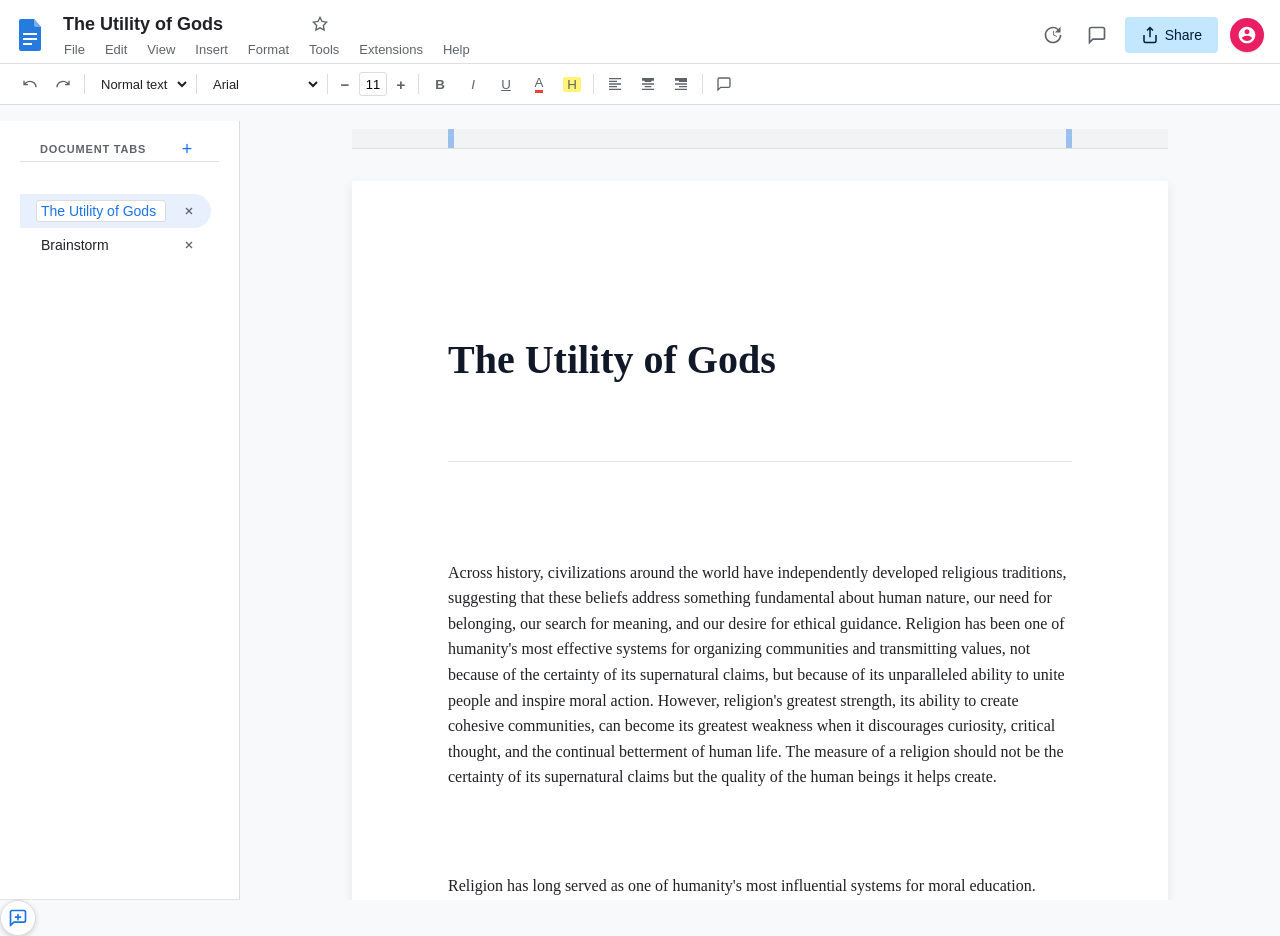
==== commit 24d1cddc: "Update index.html" ====
--- a/index.html
+++ b/index.html
@@ -178,7 +178,7 @@
     .doc-page {
       width: 8.5in;
       min-height: 11in;
-      padding: 1in 1in 150px 1in;  /* Extra bottom padding for longer feel */
+      padding: 1in 1in 150px 1in;
       margin: 2rem auto;
       background-color: #ffffff;
       box-shadow: 0 4px 12px rgba(0, 0, 0, 0.08);
@@ -187,7 +187,7 @@
       outline: none;
       word-wrap: break-word;
       overflow-wrap: break-word;
-      white-space: pre-wrap;      /* Preserve spaces, wraps long words */
+      white-space: pre-wrap;
       position: relative;
       box-sizing: border-box;
     }
@@ -922,73 +922,39 @@
       background-color: rgba(217, 48, 37, 0.05);
     }
 
-    #vh-canvas {
+    /* ===== History Viewport & Pagination ===== */
+    .history-viewport {
+      flex: 1;
+      background-color: #f1f3f4;
+      overflow-y: auto;
+      padding: 40px 24px 80px 24px;
+      display: flex;
+      flex-direction: column;
+      align-items: center;
+      gap: 30px;
+    }
+
+    .history-page {
+      background: #ffffff;
+      width: 8.5in;
+      min-height: 11in;
+      padding: 1in 1in 150px 1in;
+      box-shadow: 0 4px 12px rgba(0, 0, 0, 0.08);
+      box-sizing: border-box;
+      position: relative;
       word-wrap: break-word;
       overflow-wrap: break-word;
-      word-break: break-word;
-      box-sizing: border-box;
-    }
-    #vh-canvas * {
-      max-width: 100%;
-      box-sizing: border-box;
-    }
-
-    /* ===== Hanging Comments in Margin ===== */
-    .margin-comments-track {
+      white-space: pre-wrap;
+      line-height: 1.5;
+    }
+
+    .history-page .page-number-label {
       position: absolute;
-      top: 0;
-      right: -280px; /* hang out in the right margin */
-      width: 240px;
-      height: 100%;
-      pointer-events: none; /* allow clicks through empty space */
-    }
-    .margin-comment-card {
-      position: absolute;
-      pointer-events: auto;
-      background: #ffffff;
-      border: 1px solid #dadce0;
-      border-radius: 8px;
-      padding: 12px;
-      width: 100%;
-      box-shadow: 0 1px 3px rgba(0,0,0,0.12);
-      transition: box-shadow 0.15s ease-in-out, border-color 0.15s;
-      font-size: 13px;
-      line-height: 1.4;
-      cursor: default;
-      left: 0;
-    }
-    .margin-comment-card:hover {
-      box-shadow: 0 4px 10px rgba(0, 0, 0, 0.15);
-      border-color: #1a73e8;
-    }
-    .margin-comment-card .margin-comment-header {
-      display: flex;
-      align-items: center;
-      gap: 6px;
-      margin-bottom: 4px;
-    }
-    .margin-comment-card .margin-comment-avatar {
-      width: 20px;
-      height: 20px;
-      border-radius: 50%;
-      background: #1a73e8;
-      color: white;
-      display: flex;
-      align-items: center;
-      justify-content: center;
-      font-size: 10px;
-      font-weight: bold;
-    }
-    .margin-comment-card .margin-comment-author {
-      font-weight: 500;
-      color: #1f1f1f;
+      bottom: 24px;
+      right: 40px;
       font-size: 12px;
-    }
-    .margin-comment-card .margin-comment-text {
-      color: #3c4043;
-      font-size: 12px;
-      word-break: break-word;
-      margin-top: 2px;
+      color: #9ca3af;
+      user-select: none;
     }
 
     /* ===== Large Essay Title ===== */
@@ -997,7 +963,7 @@
       font-size: 2.5rem;
       font-weight: 700;
       color: #111827;
-      margin-top: 20px;
+      margin-top: 0;
       margin-bottom: 10px;
       text-align: left;
     }
@@ -1008,12 +974,17 @@
       margin-bottom: 30px;
     }
 
-    /* Force green for Marcus */
     .vh-author-dot.marcus-green {
       background-color: #0f9d58 !important;
     }
     .vh-item .vh-author-dot {
-      background-color: #0f9d58; /* default green for all */
+      background-color: #0f9d58;
+    }
+
+    /* Ensure history pages don't overflow */
+    .history-page * {
+      max-width: 100%;
+      box-sizing: border-box;
     }
   </style>
 </head>
@@ -1232,8 +1203,9 @@
         <div id="vh-tabs-container"></div>
       </aside>
 
-      <main style="flex:1; overflow:auto; padding:24px; display:flex; flex-direction:column; align-items:center; background:var(--canvas-bg);">
-        <div id="vh-canvas" style="width:816px; background:#fff; padding:96px; min-height:1056px; box-shadow:0 1px 3px rgba(60,64,67,0.15); border:1px solid var(--border-subtle);"></div>
+      <!-- History Viewport with pagination -->
+      <main class="history-viewport" id="history-viewport">
+        <div id="vh-canvas"></div>
       </main>
 
       <aside style="width:280px; border-left:1px solid var(--border-strong); background:#fff; display:flex; flex-direction:column; flex-shrink:0;">
@@ -1599,6 +1571,12 @@
     }
   }
 
+  // Expose splitter for history
+  function splitHistoryContent(html) {
+    const pageHeight = 1056;
+    return splitContentIntoPages(html, pageHeight);
+  }
+
   return {
     getTabs,
     getActiveTabId,
@@ -1608,13 +1586,14 @@
     switchTab,
     saveCurrentTabContent,
     getCombinedHtml,
-    saveToLocalStorage
+    saveToLocalStorage,
+    splitHistoryContent
   };
 })();
 </script>
 
 <script>
-// js/history.js (green forced, total edits updated)
+// js/history.js (green forced, total edits updated, pagination for history)
 const fullEssayContent = `<div style="font-family: 'Times New Roman', Times, serif; font-size: 16px; line-height: 1.6;">
   <p>Across history, civilizations around the world have independently developed religious traditions, suggesting that these beliefs address something fundamental about human nature, our need for belonging, our search for meaning, and our desire for ethical guidance. Religion has been one of humanity's most effective systems for organizing communities and transmitting values, not because of the certainty of its supernatural claims, but because of its unparalleled ability to unite people and inspire moral action. However, religion's greatest strength, its ability to create cohesive communities, can become its greatest weakness when it discourages curiosity, critical thought, and the continual betterment of human life. The measure of a religion should not be the certainty of its supernatural claims but the quality of the human beings it helps create.</p>
 </div>`;
@@ -1635,7 +1614,7 @@
         displayDate: "May 15, 4:00 p.m.",
         dayGroup: "Friday",
         author: "Marcus Le Van Mao",
-        authorColor: "#0f9d58", // green
+        authorColor: "#0f9d58",
         description: "Edited: Format modifier applied",
         tabsState: [
             { id: 'tab_1', title: 'The Utility of Gods', content: fullEssayContent },
@@ -1717,7 +1696,7 @@
             displayDate: displayDate,
             dayGroup: dayGroup,
             author: "Marcus Le Van Mao",
-            authorColor: "#0f9d58", // force green for all snapshots
+            authorColor: "#0f9d58",
             description: description || "Edited",
             tabsState: _getCurrentTabsState()
         };
@@ -1729,7 +1708,6 @@
         if (_history.length > 50) _history.pop();
         saveHistoryToStorage(_history);
         renderHistorySidebar();
-        // Update total edits count
         const totalSpan = document.getElementById('vh-total-edits');
         if (totalSpan) totalSpan.textContent = `Total: ${_history.length} edits`;
         return snapshot;
@@ -1796,7 +1774,6 @@
         const item = document.createElement('div');
         item.className = `vh-item ${isActive ? 'active' : ''}`;
         item.dataset.id = version.id;
-        // Force green dot for Marcus
         const dotColor = version.author === "Marcus Le Van Mao" ? "#0f9d58" : (version.authorColor || "#0f9d58");
         item.innerHTML = `
             <div class="vh-item-arrow"><svg width="16" height="16" viewBox="0 0 24 24" fill="none" stroke="currentColor" stroke-width="2"><path d="M9 18l6-6-6-6"/></svg></div>
@@ -1817,7 +1794,6 @@
         listContainer.appendChild(item);
     });
 
-    // Update total edits count
     const totalSpan = document.getElementById('vh-total-edits');
     if (totalSpan) totalSpan.textContent = `Total: ${currentHistory.length} edits`;
 }
@@ -1867,17 +1843,40 @@
     const activeTab = version.tabsState.find(t => t.id === currentlyPreviewingTabId) || version.tabsState[0];
     const canvas = document.getElementById('vh-canvas');
     if (canvas) {
-        let html = activeTab.content;
+        // Paginate the content
+        let htmlContent = activeTab.content || '';
         if (version.author === 'You') {
-            html = `<div class="vh-edit-you">
+            htmlContent = `<div class="vh-edit-you">
                       <span class="vh-edit-label">Edited by You</span>
-                      ${html}
+                      ${htmlContent}
                     </div>`;
         }
-        canvas.innerHTML = html;
-    }
-
-    // Update total edits count
+
+        // Use the same pagination as main editor
+        const pages = EditorEngine.splitHistoryContent(htmlContent);
+        canvas.innerHTML = ''; // clear
+        pages.forEach((pageHtml, idx) => {
+            const pageDiv = document.createElement('div');
+            pageDiv.className = 'history-page';
+            // If first page and content doesn't already have title, inject it
+            if (idx === 0 && !pageHtml.includes('essay-main-title')) {
+                pageDiv.innerHTML = `
+                    <h1 class="essay-main-title">${activeTab.title || 'Untitled'}</h1>
+                    <hr class="title-divider" />
+                    ${pageHtml}
+                `;
+            } else {
+                pageDiv.innerHTML = pageHtml;
+            }
+            // Page number
+            const pageNum = document.createElement('div');
+            pageNum.className = 'page-number-label';
+            pageNum.textContent = `Page ${idx + 1}`;
+            pageDiv.appendChild(pageNum);
+            canvas.appendChild(pageDiv);
+        });
+    }
+
     const totalSpan = document.getElementById('vh-total-edits');
     if (totalSpan) totalSpan.textContent = `Total: ${currentHistory.length} edits`;
 }
@@ -1899,11 +1898,8 @@
 
 function initHistory() {
     renderHistorySidebar();
-    
-    // Auto-select latest version when history opens
     if (currentHistory.length > 0) {
         previewVersion(currentHistory[0].id);
-        // Highlight first item in sidebar
         const firstItem = document.querySelector('.vh-item');
         if (firstItem) firstItem.classList.add('active');
     }
@@ -2041,7 +2037,7 @@
     if (page) {
       const pageRect = page.getBoundingClientRect();
       const top = lastRect.top + window.scrollY;
-      const left = pageRect.right + window.scrollX - 45; // Float in margin
+      const left = pageRect.right + window.scrollX - 45;
 
       btn.style.position = 'absolute';
       btn.style.left = left + 'px';
@@ -2223,7 +2219,6 @@
     pendingCommentId = null;
   }
 
-  // ===== Dual rendering: margin cards + sidebar list =====
   function renderCommentCards() {
     renderMarginCards();
     renderSidebarList();
@@ -2233,11 +2228,9 @@
     const container = document.getElementById('pages-container');
     if (!container) return;
 
-    // Remove old track
     let track = document.getElementById('margin-comments-track');
     if (track) track.remove();
 
-    // Create new track
     track = document.createElement('div');
     track.id = 'margin-comments-track';
     track.className = 'margin-comments-track';
@@ -2257,7 +2250,6 @@
       const containerRect = container.getBoundingClientRect();
       const anchorRect = anchor.getBoundingClientRect();
 
-      // Position relative to container
       const top = (anchorRect.top - containerRect.top) + container.scrollTop;
 
       const card = document.createElement('div');
@@ -2271,15 +2263,12 @@
         <div class="margin-comment-text">${c.text}</div>
       `;
       card.addEventListener('click', () => {
-        // Scroll to anchor and highlight
         anchor.scrollIntoView({ behavior: 'smooth', block: 'center' });
         document.querySelectorAll('.comment-anchor').forEach(a => a.classList.remove('active'));
         anchor.classList.add('active');
-        // Highlight sidebar card
         document.querySelectorAll('.docs-comment-card').forEach(card => card.classList.remove('active-comment'));
         const sidebarCard = document.querySelector(`.docs-comment-card[data-comment-id="${c.id}"]`);
         if (sidebarCard) sidebarCard.classList.add('active-comment');
-        // Open sidebar if closed
         const sidebar = document.getElementById('docs-sidebar');
         if (sidebar) sidebar.hidden = false;
       });
@@ -2358,11 +2347,9 @@
           document.querySelectorAll('.docs-comment-card').forEach(c => c.classList.remove('active-comment'));
           card.classList.add('active-comment');
           
-          // Also highlight margin card
           const marginCard = document.querySelector(`.margin-comment-card[data-comment-id="${comment.id}"]`);
           if (marginCard) marginCard.style.borderColor = '#1a73e8';
         }
-        // Open sidebar if hidden
         const sidebar = document.getElementById('docs-sidebar');
         if (sidebar) sidebar.hidden = false;
       });
@@ -2413,7 +2400,6 @@
   };
 })();
 
-// Click on comment anchor to open sidebar and highlight
 document.addEventListener('DOMContentLoaded', () => {
   const pagesContainer = document.getElementById('pages-container');
   if (pagesContainer) {
@@ -2444,7 +2430,6 @@
 <script>
 // js/ui-wiring.js — Interactive Formatting, Menu Buttons & Overlay Bindings
 document.addEventListener('DOMContentLoaded', () => {
-  // 1. Setup Navigation Actions
   const commentBtn = document.getElementById('comment-btn');
   const docsSidebar = document.getElementById('docs-sidebar');
   const closeCommentsBtn = document.getElementById('close-comments-btn');
@@ -2463,7 +2448,6 @@
     });
   }
 
-  // 2. Setup Version History triggers
   const historyBtn = document.getElementById('history-btn');
   const vhView = document.getElementById('version-history-view');
   const vhBackBtn = document.getElementById('vh-back-btn');
@@ -2473,10 +2457,8 @@
       EditorEngine.saveCurrentTabContent();
       EditorEngine.saveToLocalStorage();
       renderHistorySidebar();
-      // Auto-select latest version
       if (currentHistory.length > 0) {
         HistoryEngine.previewSnapshot(0);
-        // Highlight first item
         const firstItem = document.querySelector('.vh-item');
         if (firstItem) firstItem.classList.add('active');
       }
@@ -2489,7 +2471,6 @@
     });
   }
 
-  // 3. Setup rollback trigger events
   const vhRestoreBtn = document.getElementById('vh-restore-trigger-btn');
   const confirmModal = document.getElementById('confirm-modal');
   const modalCancelBtn = document.getElementById('modal-cancel-btn');
@@ -2514,7 +2495,6 @@
     });
   }
 
-  // 4. Document Tab Button Hook
   const addTabBtn = document.getElementById('add-tab-btn');
   if (addTabBtn) {
     addTabBtn.addEventListener('click', () => {
@@ -2522,7 +2502,6 @@
     });
   }
 
-  // 5. Document Title Header binding
   const docTitleInput = document.querySelector('.doc-title');
   if (docTitleInput) {
     docTitleInput.addEventListener('input', () => {
@@ -2537,7 +2516,6 @@
     });
   }
 
-  // 6. Hook up Editor formatting tools
   document.querySelectorAll('.toolbar-btn[data-action]').forEach(btn => {
     btn.addEventListener('click', () => {
       const action = btn.getAttribute('data-action');
@@ -2563,7 +2541,6 @@
     });
   });
 
-  // Fonts
   const fontSelect = document.getElementById('font-select');
   if (fontSelect) {
     fontSelect.addEventListener('change', () => {
@@ -2573,7 +2550,6 @@
     });
   }
 
-  // Styles/Headers
   const styleSelect = document.getElementById('style-select');
   if (styleSelect) {
     styleSelect.addEventListener('change', () => {
@@ -2589,7 +2565,6 @@
     });
   }
 
-  // Font Sizing
   const fontSizeInput = document.querySelector('.font-size-input');
   const decreaseBtn = document.getElementById('decrease-size-btn');
   const increaseBtn = document.getElementById('increase-size-btn');
@@ -2632,7 +2607,6 @@
     });
   }
 
-  // Initialize view
   EditorEngine.renderTabsSidebar();
   EditorEngine.loadActiveTabContent();
 });
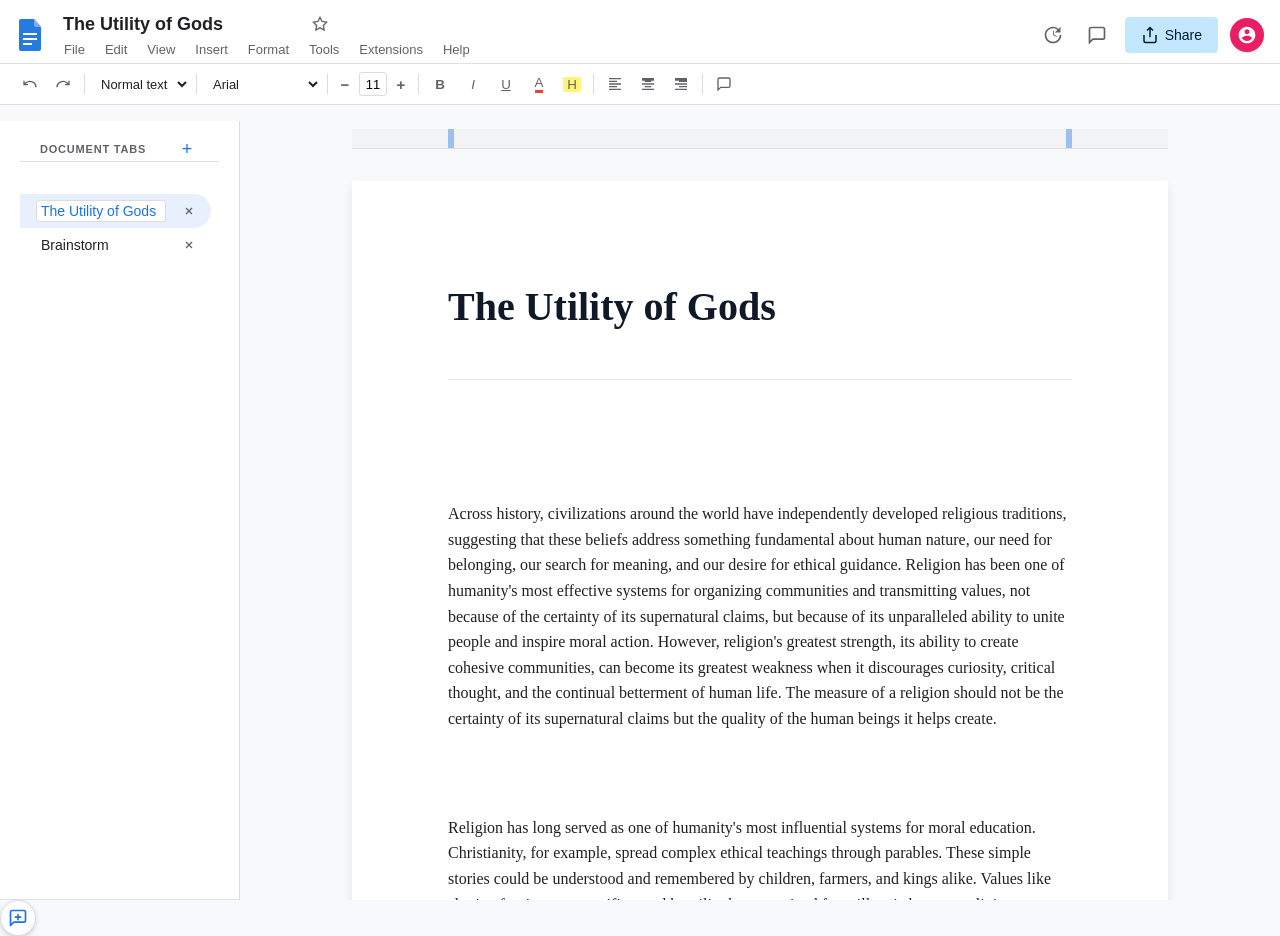
==== commit 1cfcc9ac: "Restore full content for essay and brainstorm tabs Restored full content for essay and brainstorm ta" ====
--- a/index.html
+++ b/index.html
@@ -200,6 +200,67 @@
       margin-top: 16px;
       font-size: 11px;
       color: var(--text-secondary);
+    }
+
+    /* ===== COMMENTS MARGIN TRACK ===== */
+    .margin-comments-track {
+      position: absolute;
+      top: 0;
+      left: 100%; 
+      width: 320px;
+      height: 100%;
+      pointer-events: none; /* Allows scrolling underneath when empty */
+      z-index: 100;
+    }
+    
+    .margin-comment-card {
+      position: absolute;
+      width: 280px;
+      background: #ffffff;
+      border: 1px solid var(--border-strong);
+      border-radius: 8px;
+      padding: 12px;
+      margin-left: 20px;
+      box-shadow: 0 1px 3px rgba(60,64,67,0.2);
+      pointer-events: auto; /* Re-enables clicking on the actual card */
+      cursor: pointer;
+      transition: box-shadow 0.15s, border-color 0.15s;
+    }
+    
+    .margin-comment-card:hover {
+      box-shadow: 0 4px 8px rgba(60,64,67,0.15);
+      border-color: var(--accent-blue);
+    }
+    
+    .margin-comment-header {
+      display: flex;
+      align-items: center;
+      gap: 8px;
+      margin-bottom: 6px;
+    }
+    
+    .margin-comment-avatar {
+      width: 24px;
+      height: 24px;
+      border-radius: 50%;
+      color: white;
+      display: flex;
+      align-items: center;
+      justify-content: center;
+      font-size: 11px;
+      font-weight: 500;
+    }
+    
+    .margin-comment-author {
+      font-size: 13px;
+      font-weight: 500;
+      color: var(--text-primary);
+    }
+    
+    .margin-comment-text {
+      font-size: 13px;
+      color: var(--text-primary);
+      line-height: 1.4;
     }
 
     /* Comments Sidebar Container */
@@ -1235,10 +1296,144 @@
 
 <!-- ===== SCRIPTS ===== -->
 <script>
-// js/editor.js (with title injection)
+// js/editor.js (full content restored)
 const EditorEngine = (() => {
   const STORAGE_KEY_TABS = 'gdocs_tabs_v1';
   const STORAGE_KEY_ACTIVE_TAB = 'gdocs_active_tab_v1';
+
+  // ---- FULL ESSAY CONTENT ----
+  const fullEssayContent = `<div style="font-family: 'Times New Roman', Times, serif; font-size: 16px; line-height: 1.6;">
+  <p>Across history, civilizations around the world have independently developed religious traditions, suggesting that these beliefs address something fundamental about human nature, our need for belonging, our search for meaning, and our desire for ethical guidance. Religion has been one of humanity's most effective systems for organizing communities and transmitting values, not because of the certainty of its supernatural claims, but because of its unparalleled ability to unite people and inspire moral action. However, religion's greatest strength, its ability to create cohesive communities, can become its greatest weakness when it discourages curiosity, critical thought, and the continual betterment of human life. The measure of a religion should not be the certainty of its supernatural claims but the quality of the human beings it helps create.</p>
+  <p>Religion has long served as one of humanity's most influential systems for moral education. Christianity, for example, spread complex ethical teachings through parables. These simple stories could be understood and remembered by children, farmers, and kings alike. Values like charity, forgiveness, sacrifice, and humility have survived for millennia because religion packaged them within compelling narratives and shared rituals. The sociologist Émile Durkheim argued that religion reinforces social solidarity and collective identity by binding communities through shared practices and beliefs. Similarly, psychologist Jonathan Haidt argues in The Righteous Mind that religious communities foster cooperation and trust by creating "moral communities." Studies support this idea. According to the Pew Research Center, actively religious Americans report having larger social networks and stronger feelings of social support than their non-religious counterparts. Stories and rituals are effective because they connect abstract moral ideas to emotion, memory, and identity. As a result, religion builds communities capable of sustaining moral values across generations. Yet this very success creates a dangerous temptation. People can mistake the tool for its purpose and treat the stories as literal truth rather than as vehicles for human growth. Religion's greatest strength, then, is not in proving the supernatural but in cultivating communities of character.</p>
+  <p>Of course, religion has also inspired remarkable scientific, philosophical, and humanitarian contributions throughout history. Many believers already embrace scientific inquiry, charity, and critical reflection. Traditions like Christianity, Judaism, and Islam have produced profound thinkers who engaged in rigorous questioning. The question, however, is not whether religion has done good, but whether it reaches its fullest potential when it encourages continued inquiry. Progress in science, ethics, and civil rights has repeatedly depended on people willing to question accepted ideas, whether religious, political, or cultural, rather than accept them uncritically. Many reformers, from abolitionists to civil rights leaders, drew on their faith while challenging the status quo. Nietzsche observed that modern society had outgrown religion's explanatory role but had yet to replace the moral structure it provided. Many of the natural phenomena once attributed to divine intervention are now explained through scientific inquiry, reducing one of religion's historical roles as an explanation for the natural world. Camus argued that genuine courage lies in continuing to search despite uncertainty rather than escaping into comforting certainty. I believe this willingness to continue searching is religion's greatest unrealized strength. The incredible power of religion to inspire, unite, and teach could be more fully realized by cultivating wiser, more compassionate, and more intellectually honest communities. Humanity does not need fewer cathedrals. It needs cathedrals dedicated to truth rather than certainty, where the greatest virtue is not unquestioning belief but the courage to continue searching. The truest measure of any religion is the kind of people it helps create.</p>
+</div>`;
+
+  const fullBrainstormContent = `<div style="font-family: Arial, sans-serif; line-height: 1.5; font-size: 14px; color: #202124;">
+  <h3 style="margin-top: 0;">The Wasted Potential of Religion</h3>
+  <p><strong>Brainstorm Document</strong></p>
+  
+  <h4>Main Question</h4>
+  <p>What is religion supposed to accomplish?</p>
+  <p><em>Not:</em></p>
+  <ul>
+    <li>Prove God exists</li>
+    <li>Win debates</li>
+    <li>Explain every mystery</li>
+  </ul>
+  <p><em>But:</em></p>
+  <ul>
+    <li>Help people become better human beings.</li>
+    <li>Unite communities.</li>
+    <li>Give people purpose.</li>
+    <li>Teach morality.</li>
+    <li>Provide hope during suffering.</li>
+    <li>Encourage self-sacrifice and compassion.</li>
+    <li>Give people something larger than themselves.</li>
+  </ul>
+  <p><strong>Possible Thesis:</strong><br>Religion's value should not be measured by whether its supernatural claims are true, but by whether it creates wiser, kinder, more thoughtful people.</p>
+  
+  <h4>Core Theme</h4>
+  <ul>
+    <li>Religion is humanity's greatest social technology.</li>
+    <li>It evolved because it solved problems.</li>
+  </ul>
+  <p>Problems it solved:</p>
+  <ul>
+    <li>Death anxiety | Tribal conflict | Loneliness | Moral disagreement | Meaninglessness | Social cooperation | Charity | Community | Tradition | Identity</li>
+  </ul>
+  <p>Religion wasn't successful because miracles happened. Religion was successful because humans needed it.</p>
+  
+  <h4>Interesting Analogy Ideas</h4>
+  <p>Religion is...</p>
+  <ul>
+    <li>Training wheels.</li>
+    <li>A map instead of the destination.</li>
+    <li>Scaffolding around a building.</li>
+    <li>A language for morality.</li>
+    <li>Humanity's operating system.</li>
+    <li>A campfire where communities gathered.</li>
+    <li>A compass rather than a GPS.</li>
+    <li>A garden that requires constant pruning.</li>
+    <li>A tool that sometimes mistakes itself for the craftsman.</li>
+  </ul>
+  <p><em>Possible line:</em> Every tool eventually dulls if it is never sharpened.</p>
+  
+  <h4>Why Religion Works So Well</h4>
+  <p>Stories are easier than rules. People remember characters (Noah, Moses, Jesus, Buddha, Muhammad, Saints, Myths) rather than rigid lists.</p>
+  <p>Religion connects ideas to emotions. Emotion creates memory. Memory creates identity. Identity shapes behaviour.</p>
+  <p>Religion teaches through: stories, rituals, music, architecture, repetition, holidays, symbols, family traditions.</p>
+  
+  <h4>Why Every Civilization Invented Religion</h4>
+  <p>Possible reasons: Fear of death, Need for explanation, Need for belonging, Need for justice, Hope, Order, Shared identity. Humans naturally search for patterns; religion may simply be the most effective pattern we've ever created.</p>
+  
+  <h4>Psychology</h4>
+  <p>Religion satisfies several human needs: belonging, purpose, certainty, hope, community, identity, moral direction, and anxiety reduction.</p>
+  <p><em>Theories to explore:</em> Terror Management Theory, Social Identity Theory, Moral Foundations Theory, Narrative Psychology.</p>
+  
+  <h4>Sociology</h4>
+  <ul>
+    <li><strong>Durkheim:</strong> Religion creates collective identity. Communities become stronger. Shared rituals create trust and increase cooperation.</li>
+    <li><strong>Jonathan Haidt:</strong> Religion binds people together.</li>
+    <li><strong>Pew Research:</strong> Religious communities often report stronger social support.</li>
+  </ul>
+  
+  <h4>Philosophy Notes</h4>
+  <ul>
+    <li><strong>Camus:</strong> Life has no guaranteed meaning. Meaning must be created. Searching matters more than certainty. Religion should inspire searching rather than replace it.</li>
+    <li><strong>Nietzsche:</strong> Religion once explained reality. Science replaced many explanations. The problem isn't losing God; the problem is losing morality afterwards. Religion should evolve instead of disappearing.</li>
+    <li><strong>Kierkegaard:</strong> Faith contains uncertainty. True belief isn't mathematical certainty. (Interesting contrast with dogma).</li>
+    <li><strong>William James:</strong> Religion should be judged by its practical effects. What kind of people does it create?</li>
+    <li><strong>Karl Popper:</strong> Knowledge improves through criticism. Ideas must remain open to challenge. Religion should welcome questions.</li>
+  </ul>
+  
+  <h4>Historical Examples</h4>
+  <p>Religion has done incredible good: Hospitals, Universities, Charities, Abolition movement, Civil Rights Movement, monasteries preserving knowledge, Islamic Golden Age, scientific discoveries by religious thinkers (e.g., Gregor Mendel, Georges Lemaître, Martin Luther King Jr., Thomas Aquinas, Desmond Tutu).</p>
+  
+  <h4>The Turning Point</h4>
+  <p>Where does religion begin to fail? When questions become dangerous, tradition becomes untouchable, belief becomes identity, certainty replaces humility, doctrine becomes more important than compassion, and defending religion becomes more important than improving humanity.</p>
+  <p><em>Possible line:</em> "The story becomes more sacred than the lesson it was meant to teach."</p>
+  
+  <h4>The Biggest Waste</h4>
+  <p>Religion possesses unbelievable power. Imagine if that power focused on: Scientific curiosity, Critical thinking, Education, Community service, Mental health, Environmental stewardship, Compassion, Philosophy, Dialogue—instead of simply preserving old answers.</p>
+  
+  <h4>Possible Counterarguments</h4>
+  <p>Religion already changes. Many churches embrace science. Many believers question their faith. Many scientists are religious. Faith and reason are not opposites. Don't attack religion; attack stagnation.</p>
+  
+  <h4>My Position</h4>
+  <p>I'm not arguing religion should disappear. I'm arguing religion should evolve. Religion shouldn't lose its traditions; it should expand them. The search for truth should become sacred.</p>
+  
+  <h4>Modern Examples to Consider</h4>
+  <p>Climate change, Artificial Intelligence, Gene editing, Loneliness epidemic, Political polarization, Social media. Religion rarely leads these conversations. Could it? Should it?</p>
+  
+  <h4>Questions Worth Asking</h4>
+  <p>What makes someone good? Can morality exist without religion? Can religion exist without certainty? Why do humans crave belief? Can doubt be holy? Should churches teach philosophy? What if questioning became a religious virtue?</p>
+  
+  <h4>Possible Metaphors</h4>
+  <p>A cathedral under construction, A lighthouse, A growing tree, A bridge, A library, A compass, A forge, A garden, A mirror.</p>
+  
+  <h4>Favourite Ideas</h4>
+  <ul>
+    <li>"The measure of religion is the people it creates."</li>
+    <li>"Religion is a tool, not a destination."</li>
+    <li>"The purpose of faith should be transformation, not certainty."</li>
+    <li>"Every generation inherits religion, but every generation should also improve it."</li>
+    <li>"Truth has nothing to fear from questions."</li>
+    <li>"The strongest faith should survive the strongest questions."</li>
+    <li>"Religion solved humanity's oldest problems but often hesitates before humanity's newest ones."</li>
+    <li>"We do not need fewer cathedrals. We need cathedrals where curiosity is considered a form of worship."</li>
+  </ul>
+  
+  <h4>Possible Essay Structure</h4>
+  <ol>
+    <li><strong>Introduction</strong> &rarr; Why religion exists.</li>
+    <li><strong>Paragraph 1</strong> &rarr; Why religion became one of humanity's greatest inventions.</li>
+    <li><strong>Paragraph 2</strong> &rarr; How stories, rituals and communities shape moral behaviour.</li>
+    <li><strong>Paragraph 3</strong> &rarr; When certainty replaces curiosity.</li>
+    <li><strong>Paragraph 4</strong> &rarr; Counterargument: religion has inspired enormous progress.</li>
+    <li><strong>Paragraph 5</strong> &rarr; Religion's unrealized potential.</li>
+    <li><strong>Conclusion</strong> &rarr; The true measure of religion is the kind of people it creates.</li>
+  </ol>
+</div>`;
 
   let documentTabs = [];
   try {
@@ -1250,34 +1445,17 @@
     console.warn("Failed to load tabs from localStorage", e);
   }
 
-  // Fallback default tabs with essay title
   if (!documentTabs || documentTabs.length === 0) {
     documentTabs = [
       {
         id: "tab_1",
         title: "The Utility of Gods",
-        htmlContent: `<div style="font-family: 'Times New Roman', Times, serif; font-size: 16px; line-height: 1.6;">
-  <h1 class="essay-main-title">The Utility of Gods</h1>
-  <hr class="title-divider" />
-  <p>Across history, civilizations around the world have independently developed religious traditions, suggesting that these beliefs address something fundamental about human nature, our need for belonging, our search for meaning, and our desire for ethical guidance. Religion has been one of humanity's most effective systems for organizing communities and transmitting values, not because of the certainty of its supernatural claims, but because of its unparalleled ability to unite people and inspire moral action. However, religion's greatest strength, its ability to create cohesive communities, can become its greatest weakness when it discourages curiosity, critical thought, and the continual betterment of human life. The measure of a religion should not be the certainty of its supernatural claims but the quality of the human beings it helps create.</p>
-  <p>Religion has long served as one of humanity's most influential systems for moral education. Christianity, for example, spread complex ethical teachings through parables. These simple stories could be understood and remembered by children, farmers, and kings alike. Values like charity, forgiveness, sacrifice, and humility have survived for millennia because religion packaged them within compelling narratives and shared rituals. The sociologist Émile Durkheim argued that religion reinforces social solidarity and collective identity by binding communities through shared practices and beliefs. Similarly, psychologist Jonathan Haidt argues in The Righteous Mind that religious communities foster cooperation and trust by creating "moral communities." Studies support this idea. According to the Pew Research Center, actively religious Americans report having larger social networks and stronger feelings of social support than their non-religious counterparts. Stories and rituals are effective because they connect abstract moral ideas to emotion, memory, and identity. As a result, religion builds communities capable of sustaining moral values across generations. Yet this very success creates a dangerous temptation. People can mistake the tool for its purpose and treat the stories as literal truth rather than as vehicles for human growth. Religion's greatest strength, then, is not in proving the supernatural but in cultivating communities of character.</p>
-  <p>Of course, religion has also inspired remarkable scientific, philosophical, and humanitarian contributions throughout history. Many believers already embrace scientific inquiry, charity, and critical reflection. Traditions like Christianity, Judaism, and Islam have produced profound thinkers who engaged in rigorous questioning. The question, however, is not whether religion has done good, but whether it reaches its fullest potential when it encourages continued inquiry. Progress in science, ethics, and civil rights has repeatedly depended on people willing to question accepted ideas, whether religious, political, or cultural, rather than accept them uncritically. Many reformers, from abolitionists to civil rights leaders, drew on their faith while challenging the status quo. Nietzsche observed that modern society had outgrown religion's explanatory role but had yet to replace the moral structure it provided. Many of the natural phenomena once attributed to divine intervention are now explained through scientific inquiry, reducing one of religion's historical roles as an explanation for the natural world. Camus argued that genuine courage lies in continuing to search despite uncertainty rather than escaping into comforting certainty. I believe this willingness to continue searching is religion's greatest unrealized strength. The incredible power of religion to inspire, unite, and teach could be more fully realized by cultivating wiser, more compassionate, and more intellectually honest communities. Humanity does not need fewer cathedrals. It needs cathedrals dedicated to truth rather than certainty, where the greatest virtue is not unquestioning belief but the courage to continue searching. The truest measure of any religion is the kind of people it helps create.</p>
-</div>`
+        htmlContent: fullEssayContent
       },
       {
         id: "tab_2",
         title: "Brainstorm",
-        htmlContent: `<div style="font-family: Arial, sans-serif; line-height: 1.5; font-size: 14px; color: #202124;">
-  <h3 style="margin-top: 0;">The Wasted Potential of Religion</h3>
-  <p><strong>Brainstorm Document</strong></p>
-  <h4>Main Question</h4>
-  <p>What is religion supposed to accomplish?</p>
-  <ul>
-    <li>Help people become better human beings.</li>
-    <li>Unite communities.</li>
-    <li>Give people purpose.</li>
-  </ul>
-</div>`
+        htmlContent: fullBrainstormContent
       }
     ];
   }
@@ -1398,6 +1576,15 @@
         if (docTitleInput && tab.id === activeTabId) {
           docTitleInput.value = tab.title;
         }
+        
+        // Live title sync on the document page itself
+        if (tab.id === activeTabId) {
+          const domTitle = document.querySelector('.doc-page .essay-main-title');
+          if (domTitle) {
+            domTitle.textContent = tab.title;
+            saveCurrentTabContent();
+          }
+        }
       });
 
       input.addEventListener('blur', () => {
@@ -1462,7 +1649,17 @@
       page.className = 'doc-page';
       page.contentEditable = 'true';
       page.setAttribute('spellcheck', 'true');
-      page.innerHTML = content;
+      
+      let finalContent = content;
+      
+      // Inject Main Essay title into Workspace pages (just like history)
+      if (index === 0 && !finalContent.includes('essay-main-title')) {
+        const currentTab = documentTabs.find(t => t.id === activeTabId);
+        const titleText = currentTab ? currentTab.title : 'Untitled';
+        finalContent = `<h1 class="essay-main-title">${titleText}</h1>\n<hr class="title-divider" />\n${finalContent}`;
+      }
+      
+      page.innerHTML = finalContent;
       page.dataset.pageIndex = index;
 
       page.addEventListener('input', () => {
@@ -1593,19 +1790,143 @@
 </script>
 
 <script>
-// js/history.js (green forced, total edits updated, pagination for history)
+// js/history.js — full 8-edit history restored
 const fullEssayContent = `<div style="font-family: 'Times New Roman', Times, serif; font-size: 16px; line-height: 1.6;">
   <p>Across history, civilizations around the world have independently developed religious traditions, suggesting that these beliefs address something fundamental about human nature, our need for belonging, our search for meaning, and our desire for ethical guidance. Religion has been one of humanity's most effective systems for organizing communities and transmitting values, not because of the certainty of its supernatural claims, but because of its unparalleled ability to unite people and inspire moral action. However, religion's greatest strength, its ability to create cohesive communities, can become its greatest weakness when it discourages curiosity, critical thought, and the continual betterment of human life. The measure of a religion should not be the certainty of its supernatural claims but the quality of the human beings it helps create.</p>
+  <p>Religion has long served as one of humanity's most influential systems for moral education. Christianity, for example, spread complex ethical teachings through parables. These simple stories could be understood and remembered by children, farmers, and kings alike. Values like charity, forgiveness, sacrifice, and humility have survived for millennia because religion packaged them within compelling narratives and shared rituals. The sociologist Émile Durkheim argued that religion reinforces social solidarity and collective identity by binding communities through shared practices and beliefs. Similarly, psychologist Jonathan Haidt argues in The Righteous Mind that religious communities foster cooperation and trust by creating "moral communities." Studies support this idea. According to the Pew Research Center, actively religious Americans report having larger social networks and stronger feelings of social support than their non-religious counterparts. Stories and rituals are effective because they connect abstract moral ideas to emotion, memory, and identity. As a result, religion builds communities capable of sustaining moral values across generations. Yet this very success creates a dangerous temptation. People can mistake the tool for its purpose and treat the stories as literal truth rather than as vehicles for human growth. Religion's greatest strength, then, is not in proving the supernatural but in cultivating communities of character.</p>
+  <p>Of course, religion has also inspired remarkable scientific, philosophical, and humanitarian contributions throughout history. Many believers already embrace scientific inquiry, charity, and critical reflection. Traditions like Christianity, Judaism, and Islam have produced profound thinkers who engaged in rigorous questioning. The question, however, is not whether religion has done good, but whether it reaches its fullest potential when it encourages continued inquiry. Progress in science, ethics, and civil rights has repeatedly depended on people willing to question accepted ideas, whether religious, political, or cultural, rather than accept them uncritically. Many reformers, from abolitionists to civil rights leaders, drew on their faith while challenging the status quo. Nietzsche observed that modern society had outgrown religion's explanatory role but had yet to replace the moral structure it provided. Many of the natural phenomena once attributed to divine intervention are now explained through scientific inquiry, reducing one of religion's historical roles as an explanation for the natural world. Camus argued that genuine courage lies in continuing to search despite uncertainty rather than escaping into comforting certainty. I believe this willingness to continue searching is religion's greatest unrealized strength. The incredible power of religion to inspire, unite, and teach could be more fully realized by cultivating wiser, more compassionate, and more intellectually honest communities. Humanity does not need fewer cathedrals. It needs cathedrals dedicated to truth rather than certainty, where the greatest virtue is not unquestioning belief but the courage to continue searching. The truest measure of any religion is the kind of people it helps create.</p>
 </div>`;
 
 const fullBrainstormContent = `<div style="font-family: Arial, sans-serif; line-height: 1.5; font-size: 14px; color: #202124;">
   <h3 style="margin-top: 0;">The Wasted Potential of Religion</h3>
   <p><strong>Brainstorm Document</strong></p>
+  
+  <h4>Main Question</h4>
+  <p>What is religion supposed to accomplish?</p>
+  <p><em>Not:</em></p>
+  <ul>
+    <li>Prove God exists</li>
+    <li>Win debates</li>
+    <li>Explain every mystery</li>
+  </ul>
+  <p><em>But:</em></p>
+  <ul>
+    <li>Help people become better human beings.</li>
+    <li>Unite communities.</li>
+    <li>Give people purpose.</li>
+    <li>Teach morality.</li>
+    <li>Provide hope during suffering.</li>
+    <li>Encourage self-sacrifice and compassion.</li>
+    <li>Give people something larger than themselves.</li>
+  </ul>
+  <p><strong>Possible Thesis:</strong><br>Religion's value should not be measured by whether its supernatural claims are true, but by whether it creates wiser, kinder, more thoughtful people.</p>
+  
+  <h4>Core Theme</h4>
+  <ul>
+    <li>Religion is humanity's greatest social technology.</li>
+    <li>It evolved because it solved problems.</li>
+  </ul>
+  <p>Problems it solved:</p>
+  <ul>
+    <li>Death anxiety | Tribal conflict | Loneliness | Moral disagreement | Meaninglessness | Social cooperation | Charity | Community | Tradition | Identity</li>
+  </ul>
+  <p>Religion wasn't successful because miracles happened. Religion was successful because humans needed it.</p>
+  
+  <h4>Interesting Analogy Ideas</h4>
+  <p>Religion is...</p>
+  <ul>
+    <li>Training wheels.</li>
+    <li>A map instead of the destination.</li>
+    <li>Scaffolding around a building.</li>
+    <li>A language for morality.</li>
+    <li>Humanity's operating system.</li>
+    <li>A campfire where communities gathered.</li>
+    <li>A compass rather than a GPS.</li>
+    <li>A garden that requires constant pruning.</li>
+    <li>A tool that sometimes mistakes itself for the craftsman.</li>
+  </ul>
+  <p><em>Possible line:</em> Every tool eventually dulls if it is never sharpened.</p>
+  
+  <h4>Why Religion Works So Well</h4>
+  <p>Stories are easier than rules. People remember characters (Noah, Moses, Jesus, Buddha, Muhammad, Saints, Myths) rather than rigid lists.</p>
+  <p>Religion connects ideas to emotions. Emotion creates memory. Memory creates identity. Identity shapes behaviour.</p>
+  <p>Religion teaches through: stories, rituals, music, architecture, repetition, holidays, symbols, family traditions.</p>
+  
+  <h4>Why Every Civilization Invented Religion</h4>
+  <p>Possible reasons: Fear of death, Need for explanation, Need for belonging, Need for justice, Hope, Order, Shared identity. Humans naturally search for patterns; religion may simply be the most effective pattern we've ever created.</p>
+  
+  <h4>Psychology</h4>
+  <p>Religion satisfies several human needs: belonging, purpose, certainty, hope, community, identity, moral direction, and anxiety reduction.</p>
+  <p><em>Theories to explore:</em> Terror Management Theory, Social Identity Theory, Moral Foundations Theory, Narrative Psychology.</p>
+  
+  <h4>Sociology</h4>
+  <ul>
+    <li><strong>Durkheim:</strong> Religion creates collective identity. Communities become stronger. Shared rituals create trust and increase cooperation.</li>
+    <li><strong>Jonathan Haidt:</strong> Religion binds people together.</li>
+    <li><strong>Pew Research:</strong> Religious communities often report stronger social support.</li>
+  </ul>
+  
+  <h4>Philosophy Notes</h4>
+  <ul>
+    <li><strong>Camus:</strong> Life has no guaranteed meaning. Meaning must be created. Searching matters more than certainty. Religion should inspire searching rather than replace it.</li>
+    <li><strong>Nietzsche:</strong> Religion once explained reality. Science replaced many explanations. The problem isn't losing God; the problem is losing morality afterwards. Religion should evolve instead of disappearing.</li>
+    <li><strong>Kierkegaard:</strong> Faith contains uncertainty. True belief isn't mathematical certainty. (Interesting contrast with dogma).</li>
+    <li><strong>William James:</strong> Religion should be judged by its practical effects. What kind of people does it create?</li>
+    <li><strong>Karl Popper:</strong> Knowledge improves through criticism. Ideas must remain open to challenge. Religion should welcome questions.</li>
+  </ul>
+  
+  <h4>Historical Examples</h4>
+  <p>Religion has done incredible good: Hospitals, Universities, Charities, Abolition movement, Civil Rights Movement, monasteries preserving knowledge, Islamic Golden Age, scientific discoveries by religious thinkers (e.g., Gregor Mendel, Georges Lemaître, Martin Luther King Jr., Thomas Aquinas, Desmond Tutu).</p>
+  
+  <h4>The Turning Point</h4>
+  <p>Where does religion begin to fail? When questions become dangerous, tradition becomes untouchable, belief becomes identity, certainty replaces humility, doctrine becomes more important than compassion, and defending religion becomes more important than improving humanity.</p>
+  <p><em>Possible line:</em> "The story becomes more sacred than the lesson it was meant to teach."</p>
+  
+  <h4>The Biggest Waste</h4>
+  <p>Religion possesses unbelievable power. Imagine if that power focused on: Scientific curiosity, Critical thinking, Education, Community service, Mental health, Environmental stewardship, Compassion, Philosophy, Dialogue—instead of simply preserving old answers.</p>
+  
+  <h4>Possible Counterarguments</h4>
+  <p>Religion already changes. Many churches embrace science. Many believers question their faith. Many scientists are religious. Faith and reason are not opposites. Don't attack religion; attack stagnation.</p>
+  
+  <h4>My Position</h4>
+  <p>I'm not arguing religion should disappear. I'm arguing religion should evolve. Religion shouldn't lose its traditions; it should expand them. The search for truth should become sacred.</p>
+  
+  <h4>Modern Examples to Consider</h4>
+  <p>Climate change, Artificial Intelligence, Gene editing, Loneliness epidemic, Political polarization, Social media. Religion rarely leads these conversations. Could it? Should it?</p>
+  
+  <h4>Questions Worth Asking</h4>
+  <p>What makes someone good? Can morality exist without religion? Can religion exist without certainty? Why do humans crave belief? Can doubt be holy? Should churches teach philosophy? What if questioning became a religious virtue?</p>
+  
+  <h4>Possible Metaphors</h4>
+  <p>A cathedral under construction, A lighthouse, A growing tree, A bridge, A library, A compass, A forge, A garden, A mirror.</p>
+  
+  <h4>Favourite Ideas</h4>
+  <ul>
+    <li>"The measure of religion is the people it creates."</li>
+    <li>"Religion is a tool, not a destination."</li>
+    <li>"The purpose of faith should be transformation, not certainty."</li>
+    <li>"Every generation inherits religion, but every generation should also improve it."</li>
+    <li>"Truth has nothing to fear from questions."</li>
+    <li>"The strongest faith should survive the strongest questions."</li>
+    <li>"Religion solved humanity's oldest problems but often hesitates before humanity's newest ones."</li>
+    <li>"We do not need fewer cathedrals. We need cathedrals where curiosity is considered a form of worship."</li>
+  </ul>
+  
+  <h4>Possible Essay Structure</h4>
+  <ol>
+    <li><strong>Introduction</strong> &rarr; Why religion exists.</li>
+    <li><strong>Paragraph 1</strong> &rarr; Why religion became one of humanity's greatest inventions.</li>
+    <li><strong>Paragraph 2</strong> &rarr; How stories, rituals and communities shape moral behaviour.</li>
+    <li><strong>Paragraph 3</strong> &rarr; When certainty replaces curiosity.</li>
+    <li><strong>Paragraph 4</strong> &rarr; Counterargument: religion has inspired enormous progress.</li>
+    <li><strong>Paragraph 5</strong> &rarr; Religion's unrealized potential.</li>
+    <li><strong>Conclusion</strong> &rarr; The true measure of religion is the kind of people it creates.</li>
+  </ol>
 </div>`;
 
 const outlineContent = `<h2>The Utility of Gods Outline</h2><ul><li>Intro</li><li>Body 1</li><li>Conclusion</li></ul>`;
-const introContent = `<h2>The Wasted Potential of Religion</h2><p>Across history, civilizations around the world have independently developed religious traditions...</p>`;
-const bodyContent = `<h2>The Wasted Potential of Religion</h2><p>Religion has long served as one of humanity's most influential systems for moral education.</p>`;
+const introContent = `<h2>The Wasted Potential of Religion</h2><p>Across history, civilisations around the world have independantly developed religious traditions, suggesting that these beliefs address something fundamental about human nature.</p>`;
+const bodyContent = `<h2>The Wasted Potential of Religion</h2><p>Across history, civilisations around the world have independantly developed religious traditions...</p><p>Religion has long served as one of humanity's most influential systems for moral education.</p>`;
 
 const documentHistory = [
     {
@@ -1630,8 +1951,85 @@
         authorColor: "#0f9d58",
         description: "Edited: Grammar and spelling fixes",
         tabsState: [
-            { id: 'tab_1', title: 'The Utility of Gods', content: fullEssayContent },
+            { id: 'tab_1', title: 'The Utility of Gods', content: fullEssayContent.replace(/civilizations/g, 'civilisations') },
             { id: 'tab_2', title: 'Brainstorm', content: fullBrainstormContent }
+        ]
+    },
+    {
+        id: 6,
+        dateObj: new Date('2026-05-01T14:30:00'),
+        displayDate: "May 1, 2:30 p.m.",
+        dayGroup: "Friday",
+        author: "Marcus Le Van Mao",
+        authorColor: "#0f9d58",
+        description: "Edited: Expanded body with examples",
+        tabsState: [
+            { id: 'tab_1', title: 'The Utility of Gods', content: bodyContent + "<p>Studies show religious communities report stronger social support...</p>" },
+            { id: 'tab_2', title: 'Brainstorm', content: fullBrainstormContent }
+        ]
+    },
+    {
+        id: 5,
+        dateObj: new Date('2026-05-01T11:45:00'),
+        displayDate: "May 1, 11:45 a.m.",
+        dayGroup: "Friday",
+        author: "Marcus Le Van Mao",
+        authorColor: "#0f9d58",
+        description: "Edited: Drafted final paragraphs",
+        tabsState: [
+            { id: 'tab_1', title: 'The Utility of Gods', content: bodyContent + "<p>...and thus religion remains vital.</p>" },
+            { id: 'tab_2', title: 'Brainstorm', content: fullBrainstormContent }
+        ]
+    },
+    {
+        id: 4,
+        dateObj: new Date('2026-05-01T10:30:00'),
+        displayDate: "May 1, 10:30 a.m.",
+        dayGroup: "Friday",
+        author: "Marcus Le Van Mao",
+        authorColor: "#0f9d58",
+        description: "Edited: Drafted body paragraphs",
+        tabsState: [
+            { id: 'tab_1', title: 'The Utility of Gods', content: bodyContent },
+            { id: 'tab_2', title: 'Brainstorm', content: fullBrainstormContent }
+        ]
+    },
+    {
+        id: 3,
+        dateObj: new Date('2026-05-01T09:15:00'),
+        displayDate: "May 1, 9:15 a.m.",
+        dayGroup: "Friday",
+        author: "Marcus Le Van Mao",
+        authorColor: "#0f9d58",
+        description: "Edited: Drafted Introduction",
+        tabsState: [
+            { id: 'tab_1', title: 'The Utility of Gods', content: introContent },
+            { id: 'tab_2', title: 'Brainstorm', content: fullBrainstormContent }
+        ]
+    },
+    {
+        id: 2,
+        dateObj: new Date('2026-04-13T14:05:00'),
+        displayDate: "Apr 13, 2:05 p.m.",
+        dayGroup: "Monday",
+        author: "Marcus Le Van Mao",
+        authorColor: "#0f9d58",
+        description: "Edited: Added Brainstorm tab",
+        tabsState: [
+            { id: 'tab_1', title: 'The Utility of Gods', content: outlineContent },
+            { id: 'tab_2', title: 'Brainstorm', content: fullBrainstormContent }
+        ]
+    },
+    {
+        id: 1,
+        dateObj: new Date('2026-04-05T10:45:00'),
+        displayDate: "Apr 5, 10:45 a.m.",
+        dayGroup: "Sunday",
+        author: "Marcus Le Van Mao",
+        authorColor: "#0f9d58",
+        description: "Edited: Drafted essay outline",
+        tabsState: [
+            { id: 'tab_1', title: 'The Utility of Gods', content: outlineContent }
         ]
     }
 ];
@@ -1852,13 +2250,12 @@
                     </div>`;
         }
 
-        // Use the same pagination as main editor
         const pages = EditorEngine.splitHistoryContent(htmlContent);
-        canvas.innerHTML = ''; // clear
+        canvas.innerHTML = ''; 
         pages.forEach((pageHtml, idx) => {
             const pageDiv = document.createElement('div');
             pageDiv.className = 'history-page';
-            // If first page and content doesn't already have title, inject it
+            // Inject Title if missing on first page preview
             if (idx === 0 && !pageHtml.includes('essay-main-title')) {
                 pageDiv.innerHTML = `
                     <h1 class="essay-main-title">${activeTab.title || 'Untitled'}</h1>
@@ -1868,7 +2265,7 @@
             } else {
                 pageDiv.innerHTML = pageHtml;
             }
-            // Page number
+            
             const pageNum = document.createElement('div');
             pageNum.className = 'page-number-label';
             pageNum.textContent = `Page ${idx + 1}`;
@@ -2512,6 +2909,13 @@
         activeTab.title = docTitleInput.value.trim() || "Untitled Tab";
         EditorEngine.renderTabsSidebar();
         EditorEngine.saveToLocalStorage();
+        
+        // Sync document text title 
+        const domTitle = document.querySelector('.doc-page .essay-main-title');
+        if (domTitle) {
+          domTitle.textContent = activeTab.title;
+          EditorEngine.saveCurrentTabContent();
+        }
       }
     });
   }
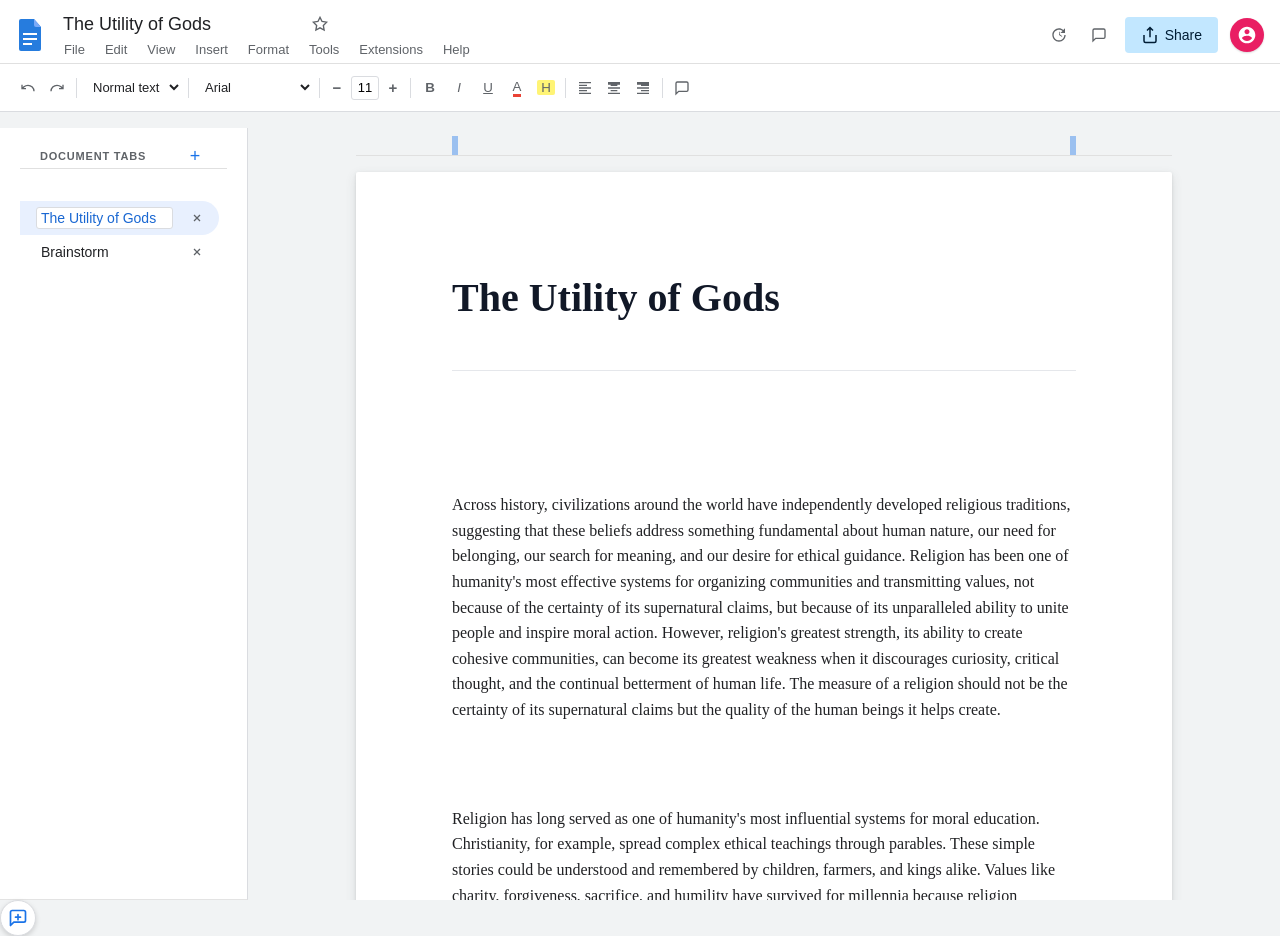
==== commit 54353a11: "Update index.html" ====
--- a/index.html
+++ b/index.html
@@ -11,13 +11,13 @@
     :root {
       --header-bg: #ffffff;
       --toolbar-bg: #ffffff;
-      --canvas-bg: #f8f9fa;
+      --canvas-bg: #f1f3f4;
       --border-subtle: #e0e0e0;
       --border-strong: #dadce0;
       --text-primary: #202124;
       --text-secondary: #5f6368;
       --accent-blue: #1a73e8;
-      --tabs-width: 240px;
+      --tabs-width: 248px;
       --panel-width: 320px;
       --page-width: 816px;
       --ruler-h: 20px;
@@ -33,6 +33,23 @@
       font-family: Arial, sans-serif;
       color: var(--text-primary);
       background: var(--canvas-bg);
+    }
+
+    /* ===== Scrollbar ===== */
+    ::-webkit-scrollbar {
+      width: 10px;
+      height: 10px;
+    }
+    ::-webkit-scrollbar-track {
+      background: transparent;
+    }
+    ::-webkit-scrollbar-thumb {
+      background: #dadce0;
+      border-radius: 8px;
+      border: 2px solid #f1f3f4;
+    }
+    ::-webkit-scrollbar-thumb:hover {
+      background: #bdc1c6;
     }
 
     .app-shell {
@@ -117,7 +134,7 @@
 
     .tab-item-row.active {
       background: #e8f0fe;
-      color: var(--accent-blue);
+      color: #1967d2;
     }
 
     .tab-name-input {
@@ -181,7 +198,7 @@
       padding: 1in 1in 150px 1in;
       margin: 2rem auto;
       background-color: #ffffff;
-      box-shadow: 0 4px 12px rgba(0, 0, 0, 0.08);
+      box-shadow: 0 1px 3px rgba(60,64,67,0.15), 0 4px 12px rgba(60,64,67,0.12);
       border-radius: 2px;
       line-height: 1.5;
       outline: none;
@@ -193,7 +210,7 @@
     }
 
     .editor-container {
-      background-color: #f0f0f0; 
+      background-color: #f1f3f4; 
     }
     .page-number {
       text-align: center;
@@ -209,7 +226,7 @@
       left: 100%; 
       width: 320px;
       height: 100%;
-      pointer-events: none; /* Allows scrolling underneath when empty */
+      pointer-events: none;
       z-index: 100;
     }
     
@@ -222,7 +239,7 @@
       padding: 12px;
       margin-left: 20px;
       box-shadow: 0 1px 3px rgba(60,64,67,0.2);
-      pointer-events: auto; /* Re-enables clicking on the actual card */
+      pointer-events: auto;
       cursor: pointer;
       transition: box-shadow 0.15s, border-color 0.15s;
     }
@@ -343,7 +360,7 @@
     }
     .vh-tabs-sidebar .tab-item-row.active {
       background: #e8f0fe;
-      color: var(--accent-blue);
+      color: #1967d2;
     }
 
     .version-list {
@@ -404,7 +421,16 @@
     .modal-actions { display: flex; justify-content: flex-end; gap: 12px; }
 
     /* Ruler */
-    .ruler { width: var(--page-width); height: var(--ruler-h); background: #ffffff; position: relative; margin-bottom: 4px; border-bottom: 1px solid var(--border-subtle); flex-shrink: 0; }
+    .ruler {
+      width: var(--page-width);
+      height: var(--ruler-h);
+      background: #ffffff;
+      position: relative;
+      margin-bottom: 4px;
+      border-bottom: 1px solid var(--border-subtle);
+      flex-shrink: 0;
+      box-shadow: inset 0 -1px 0 #dadce0;
+    }
     .ruler-track { position: relative; width: 100%; height: 100%; }
     .ruler-face { width: 100%; height: 100%; background: #f1f3f4; }
     .ruler-margin-marker { position: absolute; top: 0; width: 6px; height: 100%; background: var(--accent-blue); opacity: 0.4; }
@@ -455,8 +481,8 @@
       background: transparent;
       padding: 2px 6px;
       border-radius: 4px;
-      font-family: inherit;
-      font-weight: bold;
+      font-family: Arial, sans-serif;
+      font-weight: 400;
       max-width: 280px;
     }
     .doc-title:hover { border-color: var(--border-strong); }
@@ -479,18 +505,34 @@
     .header-actions { display: flex; align-items: center; gap: 12px; }
 
     .icon-btn, .toolbar-btn {
-      width: 32px; height: 32px; background: transparent; border: none;
-      border-radius: 4px; color: var(--text-secondary); display: inline-flex;
-      align-items: center; justify-content: center; cursor: pointer;
+      width: 28px;
+      height: 28px;
+      background: transparent;
+      border: none;
+      border-radius: 4px;
+      color: var(--text-secondary);
+      display: inline-flex;
+      align-items: center;
+      justify-content: center;
+      cursor: pointer;
     }
     .icon-btn:hover, .toolbar-btn:hover {
-      background: rgba(60,64,67,0.08); color: var(--text-primary);
+      background: rgba(60,64,67,0.08);
+      color: var(--text-primary);
     }
 
     .share-btn {
-      background: #c2e7ff; color: #001d35; border: none; font-weight: 500;
-      padding: 0 16px; height: 36px; border-radius: 4px; font-size: 14px;
-      display: inline-flex; align-items: center; cursor: pointer;
+      background: #c2e7ff;
+      color: #001d35;
+      border: none;
+      font-weight: 500;
+      padding: 0 16px;
+      height: 36px;
+      border-radius: 4px;
+      font-size: 14px;
+      display: inline-flex;
+      align-items: center;
+      cursor: pointer;
     }
     .share-btn:hover { background: #b3dbf2; }
 
@@ -515,6 +557,7 @@
       padding: 4px 14px;
       background: #ffffff;
       border-top: 1px solid var(--border-subtle);
+      height: 48px;
     }
     .toolbar-sep { width: 1px; height: 20px; background: var(--border-strong); margin: 0 4px; }
 
@@ -538,6 +581,20 @@
       text-align: center; font-size: 13px; margin: 0 2px; border-radius: 3px; outline: none;
     }
 
+    .doc-page {
+      background: #ffffff;
+      width: var(--page-width);
+      min-height: 1056px;
+      padding: 1in;
+      box-shadow: 0 1px 3px rgba(60,64,67,0.15), 0 4px 12px rgba(60,64,67,0.12);
+      margin-top: 16px;
+      outline: none;
+      position: relative;
+      box-sizing: border-box;
+    }
+
+    .page-number { font-size: 11px; color: var(--text-secondary); margin: 8px 0 24px; text-align: center; width: 100%; }
+
     .tab-item-row {
       display: flex;
       align-items: center;
@@ -550,7 +607,7 @@
       color: var(--text-primary);
     }
     .tab-item-row:hover { background: rgba(0, 0, 0, 0.04); }
-    .tab-item-row.active { background: #e8f0fe; color: var(--accent-blue); font-weight: 500; }
+    .tab-item-row.active { background: #e8f0fe; color: #1967d2; font-weight: 500; }
 
     .tab-name-input {
       background: transparent;
@@ -1000,7 +1057,7 @@
       width: 8.5in;
       min-height: 11in;
       padding: 1in 1in 150px 1in;
-      box-shadow: 0 4px 12px rgba(0, 0, 0, 0.08);
+      box-shadow: 0 1px 3px rgba(60,64,67,0.15), 0 4px 12px rgba(60,64,67,0.12);
       box-sizing: border-box;
       position: relative;
       word-wrap: break-word;
@@ -1042,10 +1099,18 @@
       background-color: #0f9d58;
     }
 
-    /* Ensure history pages don't overflow */
     .history-page * {
       max-width: 100%;
       box-sizing: border-box;
+    }
+
+    /* ===== Header height ===== */
+    .app-header {
+      flex: 0 0 auto;
+      background: var(--header-bg);
+      border-bottom: 1px solid var(--border-strong);
+      z-index: 10;
+      min-height: 72px;
     }
   </style>
 </head>
@@ -1296,18 +1361,24 @@
 
 <!-- ===== SCRIPTS ===== -->
 <script>
-// js/editor.js (full content restored)
+// No localStorage wiping — persistence is now fully enabled!
+// All data (tabs, active tab, history, comments) will survive page refreshes.
+</script>
+
+<script>
+// js/editor.js — FULL CONTENT RESTORED
 const EditorEngine = (() => {
   const STORAGE_KEY_TABS = 'gdocs_tabs_v1';
   const STORAGE_KEY_ACTIVE_TAB = 'gdocs_active_tab_v1';
 
-  // ---- FULL ESSAY CONTENT ----
+  // ---- FULL ESSAY CONTENT (3 paragraphs) ----
   const fullEssayContent = `<div style="font-family: 'Times New Roman', Times, serif; font-size: 16px; line-height: 1.6;">
   <p>Across history, civilizations around the world have independently developed religious traditions, suggesting that these beliefs address something fundamental about human nature, our need for belonging, our search for meaning, and our desire for ethical guidance. Religion has been one of humanity's most effective systems for organizing communities and transmitting values, not because of the certainty of its supernatural claims, but because of its unparalleled ability to unite people and inspire moral action. However, religion's greatest strength, its ability to create cohesive communities, can become its greatest weakness when it discourages curiosity, critical thought, and the continual betterment of human life. The measure of a religion should not be the certainty of its supernatural claims but the quality of the human beings it helps create.</p>
   <p>Religion has long served as one of humanity's most influential systems for moral education. Christianity, for example, spread complex ethical teachings through parables. These simple stories could be understood and remembered by children, farmers, and kings alike. Values like charity, forgiveness, sacrifice, and humility have survived for millennia because religion packaged them within compelling narratives and shared rituals. The sociologist Émile Durkheim argued that religion reinforces social solidarity and collective identity by binding communities through shared practices and beliefs. Similarly, psychologist Jonathan Haidt argues in The Righteous Mind that religious communities foster cooperation and trust by creating "moral communities." Studies support this idea. According to the Pew Research Center, actively religious Americans report having larger social networks and stronger feelings of social support than their non-religious counterparts. Stories and rituals are effective because they connect abstract moral ideas to emotion, memory, and identity. As a result, religion builds communities capable of sustaining moral values across generations. Yet this very success creates a dangerous temptation. People can mistake the tool for its purpose and treat the stories as literal truth rather than as vehicles for human growth. Religion's greatest strength, then, is not in proving the supernatural but in cultivating communities of character.</p>
   <p>Of course, religion has also inspired remarkable scientific, philosophical, and humanitarian contributions throughout history. Many believers already embrace scientific inquiry, charity, and critical reflection. Traditions like Christianity, Judaism, and Islam have produced profound thinkers who engaged in rigorous questioning. The question, however, is not whether religion has done good, but whether it reaches its fullest potential when it encourages continued inquiry. Progress in science, ethics, and civil rights has repeatedly depended on people willing to question accepted ideas, whether religious, political, or cultural, rather than accept them uncritically. Many reformers, from abolitionists to civil rights leaders, drew on their faith while challenging the status quo. Nietzsche observed that modern society had outgrown religion's explanatory role but had yet to replace the moral structure it provided. Many of the natural phenomena once attributed to divine intervention are now explained through scientific inquiry, reducing one of religion's historical roles as an explanation for the natural world. Camus argued that genuine courage lies in continuing to search despite uncertainty rather than escaping into comforting certainty. I believe this willingness to continue searching is religion's greatest unrealized strength. The incredible power of religion to inspire, unite, and teach could be more fully realized by cultivating wiser, more compassionate, and more intellectually honest communities. Humanity does not need fewer cathedrals. It needs cathedrals dedicated to truth rather than certainty, where the greatest virtue is not unquestioning belief but the courage to continue searching. The truest measure of any religion is the kind of people it helps create.</p>
 </div>`;
 
+  // ---- FULL BRAINSTORM CONTENT (all sections) ----
   const fullBrainstormContent = `<div style="font-family: Arial, sans-serif; line-height: 1.5; font-size: 14px; color: #202124;">
   <h3 style="margin-top: 0;">The Wasted Potential of Religion</h3>
   <p><strong>Brainstorm Document</strong></p>
@@ -1577,7 +1648,6 @@
           docTitleInput.value = tab.title;
         }
         
-        // Live title sync on the document page itself
         if (tab.id === activeTabId) {
           const domTitle = document.querySelector('.doc-page .essay-main-title');
           if (domTitle) {
@@ -1652,7 +1722,6 @@
       
       let finalContent = content;
       
-      // Inject Main Essay title into Workspace pages (just like history)
       if (index === 0 && !finalContent.includes('essay-main-title')) {
         const currentTab = documentTabs.find(t => t.id === activeTabId);
         const titleText = currentTab ? currentTab.title : 'Untitled';
@@ -1768,7 +1837,6 @@
     }
   }
 
-  // Expose splitter for history
   function splitHistoryContent(html) {
     const pageHeight = 1056;
     return splitContentIntoPages(html, pageHeight);
@@ -1790,7 +1858,7 @@
 </script>
 
 <script>
-// js/history.js — full 8-edit history restored
+// js/history.js — FULL 8-EDIT HISTORY WITH COMPLETE CONTENT
 const fullEssayContent = `<div style="font-family: 'Times New Roman', Times, serif; font-size: 16px; line-height: 1.6;">
   <p>Across history, civilizations around the world have independently developed religious traditions, suggesting that these beliefs address something fundamental about human nature, our need for belonging, our search for meaning, and our desire for ethical guidance. Religion has been one of humanity's most effective systems for organizing communities and transmitting values, not because of the certainty of its supernatural claims, but because of its unparalleled ability to unite people and inspire moral action. However, religion's greatest strength, its ability to create cohesive communities, can become its greatest weakness when it discourages curiosity, critical thought, and the continual betterment of human life. The measure of a religion should not be the certainty of its supernatural claims but the quality of the human beings it helps create.</p>
   <p>Religion has long served as one of humanity's most influential systems for moral education. Christianity, for example, spread complex ethical teachings through parables. These simple stories could be understood and remembered by children, farmers, and kings alike. Values like charity, forgiveness, sacrifice, and humility have survived for millennia because religion packaged them within compelling narratives and shared rituals. The sociologist Émile Durkheim argued that religion reinforces social solidarity and collective identity by binding communities through shared practices and beliefs. Similarly, psychologist Jonathan Haidt argues in The Righteous Mind that religious communities foster cooperation and trust by creating "moral communities." Studies support this idea. According to the Pew Research Center, actively religious Americans report having larger social networks and stronger feelings of social support than their non-religious counterparts. Stories and rituals are effective because they connect abstract moral ideas to emotion, memory, and identity. As a result, religion builds communities capable of sustaining moral values across generations. Yet this very success creates a dangerous temptation. People can mistake the tool for its purpose and treat the stories as literal truth rather than as vehicles for human growth. Religion's greatest strength, then, is not in proving the supernatural but in cultivating communities of character.</p>
@@ -1924,7 +1992,7 @@
   </ol>
 </div>`;
 
-const outlineContent = `<h2>The Utility of Gods Outline</h2><ul><li>Intro</li><li>Body 1</li><li>Conclusion</li></ul>`;
+const outlineContent = `<h2>Persuasive Essay Outline</h2><ul><li>Intro</li><li>Body 1</li><li>Conclusion</li></ul>`;
 const introContent = `<h2>The Wasted Potential of Religion</h2><p>Across history, civilisations around the world have independantly developed religious traditions, suggesting that these beliefs address something fundamental about human nature.</p>`;
 const bodyContent = `<h2>The Wasted Potential of Religion</h2><p>Across history, civilisations around the world have independantly developed religious traditions...</p><p>Religion has long served as one of humanity's most influential systems for moral education.</p>`;
 
@@ -2241,7 +2309,6 @@
     const activeTab = version.tabsState.find(t => t.id === currentlyPreviewingTabId) || version.tabsState[0];
     const canvas = document.getElementById('vh-canvas');
     if (canvas) {
-        // Paginate the content
         let htmlContent = activeTab.content || '';
         if (version.author === 'You') {
             htmlContent = `<div class="vh-edit-you">
@@ -2255,7 +2322,6 @@
         pages.forEach((pageHtml, idx) => {
             const pageDiv = document.createElement('div');
             pageDiv.className = 'history-page';
-            // Inject Title if missing on first page preview
             if (idx === 0 && !pageHtml.includes('essay-main-title')) {
                 pageDiv.innerHTML = `
                     <h1 class="essay-main-title">${activeTab.title || 'Untitled'}</h1>
@@ -2317,7 +2383,7 @@
   let activePopup = null;
   let pendingCommentId = null;
 
-  const STORAGE_KEY_COMMENTS = 'gdocs_comments_v1';
+  const STORAGE_KEY_COMMENTS = 'docs_margin_comments';
 
   loadCommentsFromStorage();
 
@@ -2910,7 +2976,6 @@
         EditorEngine.renderTabsSidebar();
         EditorEngine.saveToLocalStorage();
         
-        // Sync document text title 
         const domTitle = document.querySelector('.doc-page .essay-main-title');
         if (domTitle) {
           domTitle.textContent = activeTab.title;
@@ -3016,5 +3081,21 @@
 });
 </script>
 
+<!-- ===== BEFORE UNLOAD PERSISTENCE ===== -->
+<script>
+window.addEventListener('beforeunload', () => {
+  if (typeof EditorEngine !== 'undefined') {
+    EditorEngine.saveCurrentTabContent();
+    EditorEngine.saveToLocalStorage();
+  }
+  if (typeof HistoryEngine !== 'undefined') {
+    saveHistoryToStorage(HistoryEngine.getHistory());
+  }
+  if (typeof CommentsEngine !== 'undefined') {
+    CommentsEngine.saveCommentsToStorage();
+  }
+});
+</script>
+
 </body>
 </html>
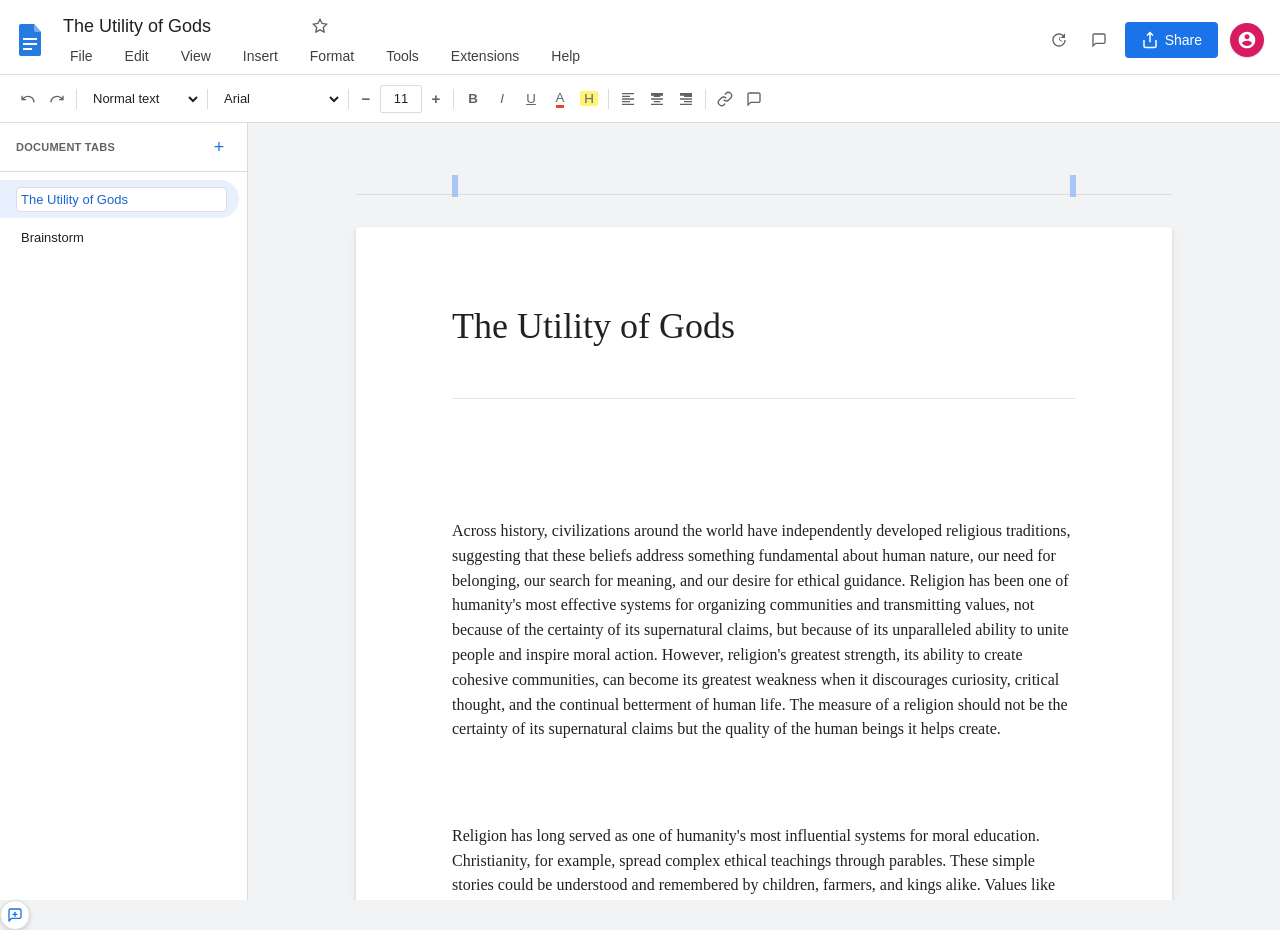
==== commit 9e8e1855: "Update index.html" ====
--- a/index.html
+++ b/index.html
@@ -1,3101 +1,3551 @@
 <!DOCTYPE html>
 <html lang="en">
 <head>
-  <meta charset="UTF-8" />
-  <meta name="viewport" content="width=device-width, initial-scale=1.0" />
-  <title>The Utility of Gods - Google Docs</title>
-  <link rel="icon" type="image/svg+xml" href="data:image/svg+xml;utf8,<svg xmlns='http://www.w3.org/2000/svg' viewBox='0 0 24 32'><path d='M16 0H3a2 2 0 0 0-2 2v28a2 2 0 0 0 2 2h18a2 2 0 0 0 2-2V8z' fill='%23267CDE'/><path d='M16 0v6a2 2 0 0 0 2 2h5z' fill='%237BAAF7'/><rect x='6' y='14' width='12' height='2' fill='%23fff'/><rect x='6' y='19' width='12' height='2' fill='%23fff'/><rect x='6' y='24' width='8' height='2' fill='%23fff'/></svg>" />
-
-  <style>
-    /* ===== layout.css ===== */
-    :root {
-      --header-bg: #ffffff;
-      --toolbar-bg: #ffffff;
-      --canvas-bg: #f1f3f4;
-      --border-subtle: #e0e0e0;
-      --border-strong: #dadce0;
-      --text-primary: #202124;
-      --text-secondary: #5f6368;
-      --accent-blue: #1a73e8;
-      --tabs-width: 248px;
-      --panel-width: 320px;
-      --page-width: 816px;
-      --ruler-h: 20px;
-    }
-
-    * { box-sizing: border-box; }
-
-    html, body {
-      height: 100vh;
-      margin: 0;
-      padding: 0;
-      overflow: hidden;
-      font-family: Arial, sans-serif;
-      color: var(--text-primary);
-      background: var(--canvas-bg);
-    }
-
-    /* ===== Scrollbar ===== */
-    ::-webkit-scrollbar {
-      width: 10px;
-      height: 10px;
-    }
-    ::-webkit-scrollbar-track {
-      background: transparent;
-    }
-    ::-webkit-scrollbar-thumb {
-      background: #dadce0;
-      border-radius: 8px;
-      border: 2px solid #f1f3f4;
-    }
-    ::-webkit-scrollbar-thumb:hover {
-      background: #bdc1c6;
-    }
-
-    .app-shell {
-      height: 100vh;
-      display: flex;
-      flex-direction: column;
-    }
-
-    .app-header {
-      flex: 0 0 auto;
-      background: var(--header-bg);
-      border-bottom: 1px solid var(--border-strong);
-      z-index: 10;
-    }
-
-    .workspace-wrapper {
-      flex: 1 1 auto;
-      display: flex;
-      flex-direction: row;
-      width: 100%;
-      overflow: hidden;
-      position: relative;
-    }
-
-    /* Sidebar Navigation Tabs */
-    .sidebar-tabs {
-      width: var(--tabs-width);
-      border-right: 1px solid var(--border-strong);
-      background: #ffffff;
-      display: flex;
-      flex-direction: column;
-      flex-shrink: 0;
-    }
-
-    .sidebar-header {
-      padding: 12px 16px;
-      font-size: 11px;
-      text-transform: uppercase;
-      letter-spacing: 0.8px;
-      color: var(--text-secondary);
-      font-weight: 600;
-      border-bottom: 1px solid var(--border-subtle);
-      display: flex;
-      justify-content: space-between;
-      align-items: center;
-    }
-
-    .add-tab-btn {
-      background: none;
-      border: none;
-      color: var(--accent-blue);
-      font-size: 18px;
-      line-height: 1;
-      cursor: pointer;
-      width: 24px;
-      height: 24px;
-      border-radius: 50%;
-      display: flex;
-      align-items: center;
-      justify-content: center;
-      flex-shrink: 0;
-    }
-    .add-tab-btn:hover { background: rgba(26,115,232,0.1); }
-
-    .tabs-list {
-      flex: 1;
-      overflow-y: auto;
-      padding: 8px 0;
-    }
-
-    .tab-item-row {
-      display: flex;
-      align-items: center;
-      padding: 8px 16px;
-      cursor: pointer;
-      gap: 8px;
-    }
-
-    .tab-item-row:hover {
-      background: #f1f3f4;
-    }
-
-    .tab-item-row.active {
-      background: #e8f0fe;
-      color: #1967d2;
-    }
-
-    .tab-name-input {
-      border: 1px solid transparent;
-      background: transparent;
-      color: inherit;
-      font-size: 13px;
-      width: 100%;
-      padding: 4px;
-      border-radius: 4px;
-    }
-
-    .tab-name-input:focus {
-      background: white;
-      border-color: var(--accent-blue);
-      outline: none;
-    }
-
-    .tab-close-btn {
-      background: none;
-      border: none;
-      color: var(--text-secondary);
-      cursor: pointer;
-      font-size: 16px;
-      padding: 0;
-      display: none;
-    }
-
-    .tab-item-row:hover .tab-close-btn {
-      display: block;
-    }
-
-    /* Main Document Workspace Area */
-    .workspace {
-      flex: 1;
-      display: flex;
-      flex-direction: column;
-      background: var(--canvas-bg);
-      overflow: visible;
-      position: relative;
-    }
-
-    .canvas-scroll-container {
-      flex: 1;
-      overflow-y: auto;
-      overflow-x: visible;
-      padding: 24px 0;
-      display: flex;
-      justify-content: center;
-    }
-
-    /* Document Page Wrapper */
-    .doc-canvas {
-      position: relative;
-      width: var(--page-width);
-    }
-
-    .doc-page {
-      width: 8.5in;
-      min-height: 11in;
-      padding: 1in 1in 150px 1in;
-      margin: 2rem auto;
-      background-color: #ffffff;
-      box-shadow: 0 1px 3px rgba(60,64,67,0.15), 0 4px 12px rgba(60,64,67,0.12);
-      border-radius: 2px;
-      line-height: 1.5;
-      outline: none;
-      word-wrap: break-word;
-      overflow-wrap: break-word;
-      white-space: pre-wrap;
-      position: relative;
-      box-sizing: border-box;
-    }
-
-    .editor-container {
-      background-color: #f1f3f4; 
-    }
-    .page-number {
-      text-align: center;
-      margin-top: 16px;
-      font-size: 11px;
-      color: var(--text-secondary);
-    }
-
-    /* ===== COMMENTS MARGIN TRACK ===== */
-    .margin-comments-track {
-      position: absolute;
-      top: 0;
-      left: 100%; 
-      width: 320px;
-      height: 100%;
-      pointer-events: none;
-      z-index: 100;
-    }
-    
-    .margin-comment-card {
-      position: absolute;
-      width: 280px;
-      background: #ffffff;
-      border: 1px solid var(--border-strong);
-      border-radius: 8px;
-      padding: 12px;
-      margin-left: 20px;
-      box-shadow: 0 1px 3px rgba(60,64,67,0.2);
-      pointer-events: auto;
-      cursor: pointer;
-      transition: box-shadow 0.15s, border-color 0.15s;
-    }
-    
-    .margin-comment-card:hover {
-      box-shadow: 0 4px 8px rgba(60,64,67,0.15);
-      border-color: var(--accent-blue);
-    }
-    
-    .margin-comment-header {
-      display: flex;
-      align-items: center;
-      gap: 8px;
-      margin-bottom: 6px;
-    }
-    
-    .margin-comment-avatar {
-      width: 24px;
-      height: 24px;
-      border-radius: 50%;
-      color: white;
-      display: flex;
-      align-items: center;
-      justify-content: center;
-      font-size: 11px;
-      font-weight: 500;
-    }
-    
-    .margin-comment-author {
-      font-size: 13px;
-      font-weight: 500;
-      color: var(--text-primary);
-    }
-    
-    .margin-comment-text {
-      font-size: 13px;
-      color: var(--text-primary);
-      line-height: 1.4;
-    }
-
-    /* Comments Sidebar Container */
-    .comments-sidebar {
-      flex: 0 0 320px;
-      width: 320px;
-      height: 100%;
-      background: white;
-      border-left: 1px solid #dadce0;
-      display: flex;
-      flex-direction: column;
-      overflow-y: auto;
-      z-index: 1000;
-      position: relative;
-    }
-
-    .comments-sidebar[hidden],
-    #version-history-view[hidden] {
-      display: none !important;
-    }
-
-    .cs-header { padding: 16px; display: flex; justify-content: space-between; align-items: center; }
-    .cs-header h3 { font-size: 18px; margin: 0; }
-    .cs-tabs { display: flex; border-bottom: 1px solid #dadce0; padding: 0 16px; }
-    .cs-tab { padding: 10px 16px; cursor: pointer; font-size: 14px; }
-    .cs-tab.active { border-bottom: 2px solid #1a73e8; color: #1a73e8; font-weight: 500; }
-
-    .cs-search { padding: 16px; }
-    .cs-search input { width: 100%; padding: 8px; border: 1px solid #dadce0; border-radius: 4px; }
-    .cs-filters { display: flex; gap: 8px; margin-top: 10px; }
-    .filter-btn { background: #f1f3f4; border: none; padding: 6px 12px; border-radius: 16px; font-size: 12px; cursor: pointer; }
-
-    .cs-content { flex-grow: 1; overflow-y: auto; padding: 8px 16px; }
-    .cs-footer { padding: 12px 16px; border-top: 1px solid #dadce0; font-size: 12px; color: #5f6368; }
-
-    .btn-primary { background: #1a73e8; color: white; border: none; padding: 10px 24px; border-radius: 4px; cursor: pointer; font-weight: 500; }
-    .btn-primary:hover { background: #1557b0; }
-    .btn-secondary { background: transparent; color: #5f6368; border: 1px solid #dadce0; padding: 8px 20px; border-radius: 4px; cursor: pointer; font-weight: 500; }
-    .btn-secondary:hover { background: rgba(0,0,0,0.04); }
-
-    /* Version History View */
-    #version-history-view {
-      position: fixed;
-      top: 0;
-      left: 0;
-      width: 100vw;
-      height: 100vh;
-      z-index: 2000;
-      background: var(--canvas-bg);
-      display: flex;
-      flex-direction: column;
-    }
-
-    .vh-header {
-      display: flex;
-      align-items: center;
-      gap: 14px;
-      padding: 12px 20px;
-      background: #ffffff;
-      border-bottom: 1px solid var(--border-strong);
-      flex-shrink: 0;
-    }
-    .vh-title { font-size: 18px; font-weight: 500; flex: 1; }
-    .vh-back-btn {
-      background: transparent; border: none; cursor: pointer;
-      width: 32px; height: 32px; border-radius: 4px;
-      display: flex; align-items: center; justify-content: center;
-    }
-    .vh-back-btn:hover { background: rgba(60,64,67,0.08); }
-    .restore-action-btn {
-      background: var(--accent-blue); color: #ffffff; border: none;
-      padding: 8px 16px; font-size: 14px; font-weight: 500;
-      border-radius: 4px; cursor: pointer;
-    }
-    .restore-action-btn:hover { background: #1557b0; }
-
-    .vh-tabs-sidebar .tab-item-row {
-      padding: 6px 16px;
-      font-size: 13px;
-    }
-    .vh-tabs-sidebar .tab-item-row.active {
-      background: #e8f0fe;
-      color: #1967d2;
-    }
-
-    .version-list {
-      display: flex;
-      flex-direction: column;
-      gap: 4px;
-      padding: 8px 0;
-    }
-
-    .vh-item {
-      display: flex;
-      align-items: flex-start;
-      gap: 10px;
-      padding: 10px 12px;
-      border-radius: 6px;
-      cursor: pointer;
-      transition: background 0.15s;
-    }
-    .vh-item:hover { background: #f1f3f4; }
-    .vh-item.active { background: #e8f0fe; }
-
-    .vh-item-arrow {
-      color: var(--text-secondary);
-      opacity: 0;
-      transition: opacity 0.15s;
-      margin-top: 2px;
-      flex-shrink: 0;
-    }
-    .vh-item.active .vh-item-arrow { opacity: 1; color: var(--accent-blue); }
-
-    .vh-item-content { flex: 1; min-width: 0; }
-    .vh-item-time { font-size: 13px; font-weight: 500; color: var(--text-primary); }
-    .vh-item-subtitle { font-size: 12px; color: var(--text-secondary); margin-bottom: 4px; }
-    .vh-item-author-row { display: flex; align-items: center; gap: 6px; font-size: 12px; }
-    .vh-author-dot { width: 16px; height: 16px; border-radius: 50%; flex-shrink: 0; }
-
-    .vh-day-group {
-      font-size: 11px;
-      text-transform: uppercase;
-      letter-spacing: 0.8px;
-      color: var(--text-secondary);
-      font-weight: 600;
-      padding: 12px 12px 6px;
-    }
-
-    /* Modal */
-    .modal-overlay {
-      position: fixed; inset: 0; background: rgba(0,0,0,0.4);
-      display: flex; align-items: center; justify-content: center; z-index: 3000;
-    }
-    .modal-overlay[hidden] { display: none; }
-    .modal-card {
-      background: #ffffff; padding: 24px; border-radius: 8px; width: 440px;
-      box-shadow: 0 4px 16px rgba(0,0,0,0.2);
-    }
-    .modal-card h3 { margin: 0 0 12px 0; font-size: 18px; font-weight: 500; }
-    .modal-card p { margin: 0 0 24px 0; font-size: 14px; color: var(--text-secondary); line-height: 1.5; }
-    .modal-actions { display: flex; justify-content: flex-end; gap: 12px; }
-
-    /* Ruler */
-    .ruler {
-      width: var(--page-width);
-      height: var(--ruler-h);
-      background: #ffffff;
-      position: relative;
-      margin-bottom: 4px;
-      border-bottom: 1px solid var(--border-subtle);
-      flex-shrink: 0;
-      box-shadow: inset 0 -1px 0 #dadce0;
-    }
-    .ruler-track { position: relative; width: 100%; height: 100%; }
-    .ruler-face { width: 100%; height: 100%; background: #f1f3f4; }
-    .ruler-margin-marker { position: absolute; top: 0; width: 6px; height: 100%; background: var(--accent-blue); opacity: 0.4; }
-    
-    .vh-edit-you {
-      position: relative;
-      background-color: rgba(66, 133, 244, 0.08);
-      border-radius: 2px;
-      padding: 16px 12px 12px;
-      margin: 0 -12px 16px;
-    }
-    .vh-edit-label {
-      position: absolute;
-      top: -12px;
-      left: 12px;
-      font-size: 10px;
-      font-weight: 500;
-      color: #4285f4;
-      background: white;
-      padding: 0 6px;
-      white-space: nowrap;
-    }
-
-    /* ===== components.css ===== */
-    .header-top {
-      display: flex;
-      align-items: center;
-      padding: 10px 16px 4px;
-      gap: 12px;
-    }
-
-    .doc-icon {
-      display: flex;
-      align-items: center;
-      border-radius: 4px;
-      padding: 2px;
-      text-decoration: none;
-    }
-    .doc-icon:hover { background: rgba(0,0,0,0.05); }
-
-    .title-block { flex: 1; display: flex; flex-direction: column; }
-    .title-row { display: flex; align-items: center; gap: 4px; }
-
-    .doc-title {
-      font-size: 18px;
-      color: var(--text-primary);
-      border: 1px solid transparent;
-      background: transparent;
-      padding: 2px 6px;
-      border-radius: 4px;
-      font-family: Arial, sans-serif;
-      font-weight: 400;
-      max-width: 280px;
-    }
-    .doc-title:hover { border-color: var(--border-strong); }
-    .doc-title:focus { background: #fff; border-color: var(--accent-blue); outline: none; }
-
-    .star-btn {
-      background: none; border: none; width: 28px; height: 28px;
-      border-radius: 4px; color: var(--text-secondary); cursor: pointer;
-      display: flex; align-items: center; justify-content: center;
-    }
-    .star-btn:hover { background: rgba(0,0,0,0.05); }
-
-    .menubar { display: flex; gap: 4px; margin-top: 2px; }
-    .menubar span {
-      padding: 2px 8px; font-size: 13px; color: var(--text-secondary);
-      border-radius: 4px; cursor: pointer; user-select: none;
-    }
-    .menubar span:hover { background: rgba(0,0,0,0.05); }
-
-    .header-actions { display: flex; align-items: center; gap: 12px; }
-
-    .icon-btn, .toolbar-btn {
-      width: 28px;
-      height: 28px;
-      background: transparent;
-      border: none;
-      border-radius: 4px;
-      color: var(--text-secondary);
-      display: inline-flex;
-      align-items: center;
-      justify-content: center;
-      cursor: pointer;
-    }
-    .icon-btn:hover, .toolbar-btn:hover {
-      background: rgba(60,64,67,0.08);
-      color: var(--text-primary);
-    }
-
-    .share-btn {
-      background: #c2e7ff;
-      color: #001d35;
-      border: none;
-      font-weight: 500;
-      padding: 0 16px;
-      height: 36px;
-      border-radius: 4px;
-      font-size: 14px;
-      display: inline-flex;
-      align-items: center;
-      cursor: pointer;
-    }
-    .share-btn:hover { background: #b3dbf2; }
-
-    .anonymous-profile {
-      width: 34px;
-      height: 34px;
-      border-radius: 50%;
-      background: #e91e63;
-      color: #ffffff;
-      display: flex;
-      align-items: center;
-      justify-content: center;
-      cursor: help;
-      box-shadow: 0 1px 2px rgba(0,0,0,0.15);
-    }
-
-    .toolbar {
-      display: flex;
-      align-items: center;
-      flex-wrap: wrap;
-      gap: 1px;
-      padding: 4px 14px;
-      background: #ffffff;
-      border-top: 1px solid var(--border-subtle);
-      height: 48px;
-    }
-    .toolbar-sep { width: 1px; height: 20px; background: var(--border-strong); margin: 0 4px; }
-
-    .toolbar-select {
-      border: 1px solid transparent;
-      background: transparent;
-      font-family: inherit;
-      font-size: 13px;
-      color: var(--text-primary);
-      padding: 4px 6px;
-      border-radius: 4px;
-      cursor: pointer;
-      outline: none;
-    }
-    .toolbar-select:hover { background: rgba(60,64,67,0.08); }
-
-    .size-controls { display: flex; align-items: center; }
-    .text-size-btn { width: 24px; height: 24px; font-size: 15px; font-weight: bold; }
-    .font-size-input {
-      width: 28px; height: 24px; border: 1px solid var(--border-strong);
-      text-align: center; font-size: 13px; margin: 0 2px; border-radius: 3px; outline: none;
-    }
-
-    .doc-page {
-      background: #ffffff;
-      width: var(--page-width);
-      min-height: 1056px;
-      padding: 1in;
-      box-shadow: 0 1px 3px rgba(60,64,67,0.15), 0 4px 12px rgba(60,64,67,0.12);
-      margin-top: 16px;
-      outline: none;
-      position: relative;
-      box-sizing: border-box;
-    }
-
-    .page-number { font-size: 11px; color: var(--text-secondary); margin: 8px 0 24px; text-align: center; width: 100%; }
-
-    .tab-item-row {
-      display: flex;
-      align-items: center;
-      justify-content: space-between;
-      padding: 6px 12px 6px 16px;
-      cursor: pointer;
-      border-radius: 0 20px 20px 0;
-      margin-right: 8px;
-      font-size: 14px;
-      color: var(--text-primary);
-    }
-    .tab-item-row:hover { background: rgba(0, 0, 0, 0.04); }
-    .tab-item-row.active { background: #e8f0fe; color: #1967d2; font-weight: 500; }
-
-    .tab-name-input {
-      background: transparent;
-      border: 1px solid transparent;
-      font-size: inherit;
-      font-family: inherit;
-      color: inherit;
-      font-weight: inherit;
-      width: 80%;
-      outline: none;
-      border-radius: 3px;
-      padding: 2px 4px;
-    }
-    .tab-item-row.active .tab-name-input {
-      background: #ffffff;
-      border-color: var(--border-strong);
-    }
-
-    .tab-close-btn {
-      background: transparent; border: none; color: var(--text-secondary);
-      display: flex; align-items: center; justify-content: center;
-      border-radius: 50%; width: 20px; height: 20px; cursor: pointer;
-    }
-    .tab-close-btn:hover { background: rgba(0,0,0,0.1); color: #c2185b; }
-
-    /* ===== comments.css extended ===== */
-    .comment-anchor {
-      background: rgba(251, 188, 4, 0.25);
-      border-bottom: 2px solid #fbbc04;
-      cursor: pointer;
-      transition: background 0.15s ease;
-    }
-    .comment-anchor.active, .comment-anchor:hover { 
-      background: rgba(251, 188, 4, 0.45); 
-    }
-    .comment-anchor.resolved { background: transparent; border-bottom: none; }
-
-    .comments-panel { display: flex; flex-direction: column; padding: 16px; height: 100%; }
-    .comments-panel-header h2 { font-size: 15px; font-weight: 500; margin: 0 0 16px; color: var(--text-primary); }
-    .comments-list { display: flex; flex-direction: column; gap: 12px; }
-
-    .comment-composer-card {
-      background: #ffffff;
-      border: 1px solid var(--border-strong);
-      border-radius: 8px;
-      padding: 12px;
-      box-shadow: 0 1px 3px rgba(60,64,67,0.2);
-    }
-    .comment-composer-card textarea {
-      width: 100%;
-      height: 72px;
-      border: 1px solid var(--border-strong);
-      border-radius: 4px;
-      padding: 8px;
-      font-family: inherit;
-      font-size: 13px;
-      resize: none;
-      outline: none;
-      margin-bottom: 8px;
-    }
-    .comment-composer-card textarea:focus { border-color: var(--accent-blue); }
-    .composer-actions { display: flex; justify-content: flex-end; gap: 8px; }
-
-    .comment-card {
-      background: #ffffff;
-      border: 1px solid var(--border-strong);
-      border-radius: 8px;
-      padding: 14px;
-      box-shadow: 0 1px 2px rgba(60,64,67,0.1);
-      margin-bottom: 10px;
-    }
-    .comment-card-header { display: flex; align-items: center; gap: 10px; margin-bottom: 8px; }
-    .comment-avatar {
-      width: 24px; height: 24px; border-radius: 50%; background: var(--accent-blue);
-      color: #fff; display: flex; align-items: center; justify-content: center;
-      font-size: 11px; font-weight: bold;
-    }
-    .comment-author { font-size: 13px; font-weight: 500; color: var(--text-primary); }
-    .comment-quote {
-      font-size: 12px; font-style: italic; color: var(--text-secondary);
-      background: #f8f9fa; padding: 6px 8px; border-left: 2px solid var(--border-strong);
-      margin: 0 0 8px 0;
-    }
-    .comment-body { font-size: 13px; margin: 0 0 12px 0; color: var(--text-primary); line-height: 1.4; }
-    .comment-actions { display: flex; gap: 8px; }
-    .comment-actions button {
-      background: transparent; border: none; font-size: 12px; font-weight: 500;
-      color: var(--accent-blue); cursor: pointer; padding: 4px 8px; border-radius: 4px;
-    }
-    .comment-actions button:hover { background: rgba(26,115,232,0.06); }
-    .comment-actions .delete-btn { color: #ea4335; }
-    .comment-actions .delete-btn:hover { background: rgba(234,67,53,0.06); }
-
-    .version-list { display: flex; flex-direction: column; gap: 8px; margin-top: 12px; }
-    .version-item { padding: 12px; border: 1px solid transparent; border-radius: 6px; cursor: pointer; background: #f8f9fa; transition: all 0.2s; }
-    .version-item:hover { background: #f1f3f4; }
-    .version-item.current { border-color: var(--accent-blue); background: #ffffff; box-shadow: 0 1px 3px rgba(0,0,0,0.1); }
-    .version-time { font-size: 13px; font-weight: 500; margin-bottom: 4px; color: var(--text-primary); }
-    .version-meta { font-size: 11px; color: var(--text-secondary); }
-
-    /* Floating Comment Button (in the right margin of doc pages) */
-    #floating-comment-btn {
-      position: absolute;
-      width: 36px;
-      height: 36px;
-      border-radius: 50%;
-      background: white;
-      border: 1px solid var(--border-strong);
-      box-shadow: 0 2px 5px rgba(0,0,0,0.15);
-      cursor: pointer;
-      display: flex;
-      align-items: center;
-      justify-content: center;
-      color: var(--accent-blue);
-      z-index: 1000;
-      transition: background 0.15s, transform 0.15s;
-    }
-    #floating-comment-btn:hover {
-      background: #f1f3f4;
-      transform: scale(1.05);
-    }
-
-    .comment-floating-composer {
-      background: white;
-      border: 1px solid #dadce0;
-      border-radius: 8px;
-      box-shadow: 0 4px 20px rgba(0, 0, 0, 0.2);
-      padding: 12px 16px;
-      font-family: Arial, sans-serif;
-      max-width: 360px;
-      min-width: 280px;
-    }
-    .comment-floating-header {
-      display: flex;
-      justify-content: space-between;
-      align-items: center;
-      margin-bottom: 6px;
-      font-weight: 500;
-      font-size: 14px;
-    }
-    .close-popup-btn {
-      background: none;
-      border: none;
-      font-size: 20px;
-      cursor: pointer;
-      color: #5f6368;
-      padding: 0 4px;
-    }
-    .close-popup-btn:hover { color: #202124; }
-    .comment-floating-quote {
-      background: #f8f9fa;
-      border-left: 3px solid #dadce0;
-      padding: 6px 10px;
-      font-size: 13px;
-      color: #3c4043;
-      margin-bottom: 10px;
-      font-style: italic;
-      word-break: break-word;
-    }
-    .comment-floating-composer textarea {
-      width: 100%;
-      height: 60px;
-      border: 1px solid #dadce0;
-      border-radius: 4px;
-      padding: 8px;
-      font-size: 13px;
-      resize: none;
-      outline: none;
-      font-family: inherit;
-      margin-bottom: 8px;
-    }
-    .comment-floating-composer textarea:focus { border-color: #1a73e8; }
-    .comment-floating-actions {
-      display: flex;
-      justify-content: flex-end;
-      gap: 8px;
-    }
-    .comment-floating-actions .btn-secondary {
-      background: transparent;
-      color: #5f6368;
-      border: 1px solid #dadce0;
-      padding: 6px 16px;
-      border-radius: 4px;
-      font-size: 12px;
-      cursor: pointer;
-    }
-    .comment-floating-actions .btn-primary {
-      background: #1a73e8;
-      color: white;
-      border: none;
-      padding: 6px 16px;
-      border-radius: 4px;
-      font-size: 12px;
-      font-weight: 500;
-      cursor: pointer;
-    }
-    .comment-floating-actions .btn-primary:hover { background: #1557b0; }
-    .comment-floating-actions .btn-secondary:hover { background: rgba(0,0,0,0.04); }
-
-    /* ===== Google Docs Sidebar & Comments ===== */
-    .docs-sidebar {
-      width: 320px;
-      background-color: #f9fbfd;
-      border-left: 1px solid #e3e3e3;
-      display: flex;
-      flex-direction: column;
-      height: 100%;
-      font-family: Arial, sans-serif;
-      color: #1f1f1f;
-      flex-shrink: 0;
-    }
-    .docs-sidebar[hidden] {
-      display: none !important;
-    }
-
-    .sidebar-header {
-      display: flex;
-      justify-content: space-between;
-      align-items: center;
-      padding: 16px 20px 0;
-    }
-
-    .sidebar-header h3 {
-      font-size: 18px;
-      font-weight: 400;
-      margin: 0;
-    }
-
-    .header-icons {
-      display: flex;
-      gap: 4px;
-    }
-
-    .sidebar-tabs {
-      display: flex;
-      padding: 0 20px;
-      margin-top: 16px;
-      border-bottom: 1px solid #e3e3e3;
-      gap: 24px;
-    }
-
-    .sidebar-tabs .tab {
-      font-size: 14px;
-      font-weight: 500;
-      color: #444746;
-      padding-bottom: 12px;
-      cursor: pointer;
-    }
-
-    .sidebar-tabs .tab.active {
-      color: #0b57d0;
-      border-bottom: 3px solid #0b57d0;
-      border-radius: 3px 3px 0 0;
-    }
-
-    .sidebar-filters {
-      padding: 12px 20px;
-      display: flex;
-      gap: 8px;
-    }
-
-    .filter-btn {
-      background-color: white;
-      border: 1px solid #747775;
-      border-radius: 8px;
-      padding: 6px 12px;
-      font-size: 12px;
-      font-weight: 500;
-      color: #444746;
-      cursor: pointer;
-      display: flex;
-      align-items: center;
-      gap: 6px;
-    }
-    .filter-btn:hover {
-      background-color: #f1f3f4;
-    }
-
-    .sidebar-content {
-      flex-grow: 1;
-      overflow-y: auto;
-      padding: 8px 20px 16px;
-    }
-
-    .sidebar-content .empty-state {
-      display: flex;
-      flex-direction: column;
-      align-items: center;
-      justify-content: center;
-      height: 100%;
-      gap: 16px;
-      padding: 40px 0;
-    }
-
-    .sidebar-content .empty-state p {
-      font-size: 14px;
-      color: #444746;
-      margin: 0;
-    }
-
-    .primary-add-btn {
-      background-color: #0b57d0;
-      color: white;
-      border: none;
-      border-radius: 20px;
-      padding: 10px 24px;
-      font-size: 14px;
-      font-weight: 500;
-      cursor: pointer;
-    }
-    .primary-add-btn:hover {
-      background-color: #0842a0;
-    }
-
-    .sidebar-footer {
-      padding: 20px;
-      font-size: 12px;
-      color: #444746;
-      text-align: center;
-      line-height: 1.5;
-      border-top: 1px solid #e3e3e3;
-    }
-
-    .sidebar-footer a {
-      color: #0b57d0;
-      text-decoration: none;
-    }
-    .sidebar-footer a:hover {
-      text-decoration: underline;
-    }
-
-    /* Modern Google Docs Card Styling in Sidebar */
-    .docs-comment-card {
-      background: #ffffff;
-      border: 1px solid #e3e3e3;
-      border-radius: 12px;
-      padding: 16px;
-      margin-bottom: 12px;
-      transition: box-shadow 0.15s, border-color 0.15s;
-      box-shadow: 0 1px 2px rgba(60,64,67,0.1);
-      cursor: pointer;
-    }
-    .docs-comment-card:hover {
-      box-shadow: 0 1px 3px rgba(60,64,67,0.2), 0 2px 6px rgba(60,64,67,0.15);
-      border-color: #c0c0c0;
-    }
-    .docs-comment-card.active-comment {
-      border-left: 4px solid #0b57d0;
-      background-color: #f8fafd;
-    }
-    .docs-comment-header {
-      display: flex;
-      align-items: center;
-      gap: 8px;
-      margin-bottom: 8px;
-    }
-    .docs-comment-avatar {
-      width: 28px;
-      height: 28px;
-      border-radius: 50%;
-      background-color: #0b57d0;
-      color: white;
-      display: flex;
-      align-items: center;
-      justify-content: center;
-      font-size: 13px;
-      font-weight: 500;
-    }
-    .docs-comment-author {
-      font-weight: 500;
-      color: #1f1f1f;
-      font-size: 13px;
-    }
-    .docs-comment-time {
-      font-size: 11px;
-      color: #747775;
-      margin-left: auto;
-    }
-    .docs-comment-quote {
-      font-size: 12px;
-      color: #444746;
-      border-left: 2px solid #0b57d0;
-      padding-left: 8px;
-      margin: 8px 0;
-      font-style: italic;
-      white-space: nowrap;
-      overflow: hidden;
-      text-overflow: ellipsis;
-    }
-    .docs-comment-body {
-      color: #1f1f1f;
-      font-size: 13px;
-      line-height: 1.4;
-      margin-bottom: 8px;
-      word-break: break-word;
-    }
-    .docs-comment-actions {
-      display: flex;
-      gap: 8px;
-      border-top: 1px solid #f1f3f4;
-      padding-top: 8px;
-      margin-top: 8px;
-    }
-    .docs-comment-btn {
-      background: none;
-      border: none;
-      font-size: 12px;
-      font-weight: 500;
-      color: #0b57d0;
-      cursor: pointer;
-      padding: 4px 10px;
-      border-radius: 16px;
-      border: 1px solid #747775;
-    }
-    .docs-comment-btn:hover {
-      background-color: #f1f3f4;
-    }
-    .docs-comment-btn.resolve-btn {
-      color: #0f9d58;
-      border-color: #0f9d58;
-    }
-    .docs-comment-btn.resolve-btn:hover {
-      background-color: rgba(15, 157, 88, 0.05);
-    }
-    .docs-comment-btn.delete-btn {
-      color: #d93025;
-      border-color: #d93025;
-    }
-    .docs-comment-btn.delete-btn:hover {
-      background-color: rgba(217, 48, 37, 0.05);
-    }
-
-    /* ===== History Viewport & Pagination ===== */
-    .history-viewport {
-      flex: 1;
-      background-color: #f1f3f4;
-      overflow-y: auto;
-      padding: 40px 24px 80px 24px;
-      display: flex;
-      flex-direction: column;
-      align-items: center;
-      gap: 30px;
-    }
-
-    .history-page {
-      background: #ffffff;
-      width: 8.5in;
-      min-height: 11in;
-      padding: 1in 1in 150px 1in;
-      box-shadow: 0 1px 3px rgba(60,64,67,0.15), 0 4px 12px rgba(60,64,67,0.12);
-      box-sizing: border-box;
-      position: relative;
-      word-wrap: break-word;
-      overflow-wrap: break-word;
-      white-space: pre-wrap;
-      line-height: 1.5;
-    }
-
-    .history-page .page-number-label {
-      position: absolute;
-      bottom: 24px;
-      right: 40px;
-      font-size: 12px;
-      color: #9ca3af;
-      user-select: none;
-    }
-
-    /* ===== Large Essay Title ===== */
-    .essay-main-title {
-      font-family: 'Georgia', serif;
-      font-size: 2.5rem;
-      font-weight: 700;
-      color: #111827;
-      margin-top: 0;
-      margin-bottom: 10px;
-      text-align: left;
-    }
-    .title-divider {
-      border: 0;
-      height: 1px;
-      background: #e5e7eb;
-      margin-bottom: 30px;
-    }
-
-    .vh-author-dot.marcus-green {
-      background-color: #0f9d58 !important;
-    }
-    .vh-item .vh-author-dot {
-      background-color: #0f9d58;
-    }
-
-    .history-page * {
-      max-width: 100%;
-      box-sizing: border-box;
-    }
-
-    /* ===== Header height ===== */
-    .app-header {
-      flex: 0 0 auto;
-      background: var(--header-bg);
-      border-bottom: 1px solid var(--border-strong);
-      z-index: 10;
-      min-height: 72px;
-    }
-  </style>
+    <meta charset="UTF-8" />
+    <meta name="viewport" content="width=device-width, initial-scale=1.0" />
+    <title>The Utility of Gods - Google Docs</title>
+    <link rel="icon" type="image/svg+xml" href="data:image/svg+xml;utf8,<svg xmlns='http://www.w3.org/2000/svg' viewBox='0 0 24 32'><path d='M16 0H3a2 2 0 0 0-2 2v28a2 2 0 0 0 2 2h18a2 2 0 0 0 2-2V8z' fill='%23267CDE'/><path d='M16 0v6a2 2 0 0 0 2 2h5z' fill='%237BAAF7'/><rect x='6' y='14' width='12' height='2' fill='%23fff'/><rect x='6' y='19' width='12' height='2' fill='%23fff'/><rect x='6' y='24' width='8' height='2' fill='%23fff'/></svg>" />
+
+    <style>
+        /* ===== layout.css ===== */
+        :root {
+            --header-bg: #ffffff;
+            --toolbar-bg: #ffffff;
+            --canvas-bg: #f1f3f4;
+            --border-subtle: #e0e0e0;
+            --border-strong: #dadce0;
+            --text-primary: #202124;
+            --text-secondary: #5f6368;
+            --accent-blue: #1a73e8;
+            --tabs-width: 248px;
+            --panel-width: 360px;
+            --page-width: 816px;
+            --ruler-h: 20px;
+        }
+
+        * {
+            box-sizing: border-box;
+            transition: background-color .12s ease, color .12s ease, box-shadow .12s ease;
+        }
+
+        html,
+        body {
+            height: 100vh;
+            margin: 0;
+            padding: 0;
+            overflow: hidden;
+            font-family: Arial, sans-serif;
+            color: var(--text-primary);
+            background: var(--canvas-bg);
+        }
+
+        /* ===== Scrollbar ===== */
+        ::-webkit-scrollbar {
+            width: 10px;
+            height: 10px;
+        }
+        ::-webkit-scrollbar-track {
+            background: transparent;
+        }
+        ::-webkit-scrollbar-thumb {
+            background: #dadce0;
+            border-radius: 8px;
+            border: 2px solid #f1f3f4;
+        }
+        ::-webkit-scrollbar-thumb:hover {
+            background: #bdc1c6;
+        }
+
+        ::selection {
+            background: rgba(26, 115, 232, .25);
+        }
+
+        /* ===== Google Docs Cursor ===== */
+        .doc-page {
+            caret-color: #202124;
+        }
+        .doc-page * {
+            caret-color: #202124;
+        }
+        .doc-page:focus {
+            outline: none;
+        }
+
+        .app-shell {
+            height: 100vh;
+            display: flex;
+            flex-direction: column;
+        }
+
+        .app-header {
+            flex: 0 0 auto;
+            background: var(--header-bg);
+            border-bottom: 1px solid var(--border-strong);
+            z-index: 10;
+            min-height: 72px;
+        }
+
+        .workspace-wrapper {
+            flex: 1 1 auto;
+            display: flex;
+            flex-direction: row;
+            width: 100%;
+            overflow: hidden;
+            position: relative;
+        }
+
+        /* Sidebar Navigation Tabs */
+        .sidebar-tabs {
+            width: var(--tabs-width);
+            border-right: 1px solid #dadce0;
+            background: #ffffff;
+            display: flex;
+            flex-direction: column;
+            flex-shrink: 0;
+            height: 100%;
+        }
+
+        .sidebar-header {
+            padding: 12px 16px;
+            font-size: 11px;
+            text-transform: uppercase;
+            letter-spacing: .25px;
+            color: #5f6368;
+            font-weight: 600;
+            border-bottom: 1px solid #dadce0;
+            display: flex;
+            justify-content: space-between;
+            align-items: center;
+            flex-shrink: 0;
+        }
+
+        .add-tab-btn {
+            background: none;
+            border: none;
+            color: var(--accent-blue);
+            font-size: 18px;
+            line-height: 1;
+            cursor: pointer;
+            width: 24px;
+            height: 24px;
+            border-radius: 50%;
+            display: flex;
+            align-items: center;
+            justify-content: center;
+            flex-shrink: 0;
+        }
+        .add-tab-btn:hover {
+            background: rgba(26, 115, 232, 0.1);
+        }
+
+        .tabs-list {
+            flex: 1;
+            overflow-y: auto;
+            padding: 8px 0;
+        }
+
+        .tab-item-row {
+            display: flex;
+            align-items: center;
+            justify-content: space-between;
+            padding: 6px 12px 6px 16px;
+            padding-top: 7px;
+            cursor: pointer;
+            border-radius: 0 24px 24px 0;
+            margin-right: 8px;
+            font-size: 14px;
+            color: var(--text-primary);
+            gap: 8px;
+            transition: background-color .12s ease, color .12s ease;
+        }
+        .tab-item-row:hover {
+            background: #f1f3f4;
+        }
+        .tab-item-row.active {
+            background: #e8f0fe;
+            color: #1967d2;
+            font-weight: 500;
+        }
+
+        .tab-name-input {
+            border: 1px solid transparent;
+            background: transparent;
+            color: inherit;
+            font-size: 13px;
+            width: 100%;
+            padding: 4px;
+            border-radius: 4px;
+            font-weight: inherit;
+            outline: none;
+        }
+        .tab-item-row.active .tab-name-input {
+            background: #ffffff;
+            border-color: var(--border-strong);
+        }
+        .tab-name-input:focus {
+            background: white;
+            border-color: var(--accent-blue);
+            outline: 2px solid var(--accent-blue);
+            outline-offset: 1px;
+        }
+
+        .tab-close-btn {
+            background: none;
+            border: none;
+            color: var(--text-secondary);
+            cursor: pointer;
+            font-size: 16px;
+            padding: 0;
+            display: none;
+            border-radius: 50%;
+            width: 20px;
+            height: 20px;
+            align-items: center;
+            justify-content: center;
+        }
+        .tab-close-btn:hover {
+            background: rgba(0, 0, 0, 0.1);
+            color: #c2185b;
+        }
+        .tab-item-row:hover .tab-close-btn {
+            display: flex;
+        }
+
+        /* Main Document Workspace Area */
+        .workspace {
+            flex: 1;
+            display: flex;
+            flex-direction: column;
+            background: var(--canvas-bg);
+            overflow: visible;
+            position: relative;
+        }
+
+        .canvas-scroll-container {
+            flex: 1;
+            overflow-y: auto;
+            overflow-x: visible;
+            padding: 52px 0 24px 0;
+            display: flex;
+            justify-content: center;
+        }
+
+        /* Document Page Wrapper */
+        .doc-canvas {
+            position: relative;
+            width: var(--page-width);
+        }
+
+        .doc-page {
+            width: 8.5in;
+            min-height: 11in;
+            padding: 72px 96px 150px 96px;
+            margin: 2rem auto;
+            background-color: #ffffff;
+            box-shadow: 0 1px 3px rgba(60, 64, 67, .15), 0 4px 8px rgba(60, 64, 67, .08);
+            border-radius: 2px;
+            line-height: 1.55;
+            outline: none;
+            word-wrap: break-word;
+            overflow-wrap: break-word;
+            white-space: pre-wrap;
+            position: relative;
+            box-sizing: border-box;
+            color: #202124;
+            -webkit-font-smoothing: antialiased;
+            transition: box-shadow .12s ease;
+            caret-color: #202124;
+        }
+        .doc-page:hover {
+            box-shadow: 0 2px 4px rgba(60, 64, 67, .15), 0 6px 12px rgba(60, 64, 67, .1);
+        }
+        .doc-page:focus {
+            outline: none;
+        }
+        .doc-page * {
+            max-width: 100%;
+            box-sizing: border-box;
+            caret-color: #202124;
+        }
+        .doc-page p {
+            max-width: 660px;
+            margin-left: auto;
+            margin-right: auto;
+        }
+
+        .essay-main-title {
+            font-family: 'Georgia', serif;
+            font-size: 36px;
+            font-weight: 400;
+            color: #202124;
+            margin-top: 0;
+            margin-bottom: 10px;
+            text-align: left;
+            max-width: 660px;
+            margin-left: auto;
+            margin-right: auto;
+        }
+        .title-divider {
+            border: 0;
+            height: 1px;
+            background: #e5e7eb;
+            margin-bottom: 30px;
+            max-width: 660px;
+            margin-left: auto;
+            margin-right: auto;
+        }
+
+        .editor-container {
+            background-color: #f1f3f4;
+            padding-top: 52px;
+        }
+        .page-number {
+            text-align: center;
+            margin-top: 16px;
+            font-size: 11px;
+            color: var(--text-secondary);
+        }
+
+        /* ===== COMMENTS MARGIN TRACK ===== */
+        .margin-comments-track {
+            position: absolute;
+            top: 0;
+            left: 100%;
+            width: 320px;
+            height: 100%;
+            pointer-events: none;
+            z-index: 100;
+        }
+
+        .margin-comment-card {
+            position: absolute;
+            width: 280px;
+            background: #ffffff;
+            border: 1px solid var(--border-strong);
+            border-radius: 8px;
+            padding: 12px;
+            margin-left: 30px;
+            box-shadow: 0 1px 2px rgba(60, 64, 67, .3), 0 1px 3px rgba(60, 64, 67, .15);
+            pointer-events: auto;
+            cursor: pointer;
+            transition: box-shadow 0.15s, border-color 0.15s;
+        }
+        .margin-comment-card:hover {
+            box-shadow: 0 4px 8px rgba(60, 64, 67, 0.15);
+            border-color: var(--accent-blue);
+        }
+        .margin-comment-header {
+            display: flex;
+            align-items: center;
+            gap: 8px;
+            margin-bottom: 6px;
+        }
+        .margin-comment-avatar {
+            width: 32px;
+            height: 32px;
+            border-radius: 50%;
+            color: white;
+            display: flex;
+            align-items: center;
+            justify-content: center;
+            font-size: 11px;
+            font-weight: 500;
+            flex-shrink: 0;
+        }
+        .margin-comment-author {
+            font-size: 13px;
+            font-weight: 500;
+            color: var(--text-primary);
+        }
+        .margin-comment-text {
+            font-size: 13px;
+            color: var(--text-primary);
+            line-height: 1.4;
+        }
+
+        /* Comments Sidebar Container — FIXED */
+        .docs-sidebar {
+            flex: 0 0 360px;
+            width: 360px;
+            height: 100%;
+            background: #f9fbfd;
+            border-left: 1px solid #dadce0;
+            display: flex;
+            flex-direction: column;
+            overflow: hidden;
+            z-index: 1000;
+            position: relative;
+            font-family: Arial, sans-serif;
+            color: #1f1f1f;
+            flex-shrink: 0;
+        }
+        .docs-sidebar[hidden] {
+            display: none !important;
+        }
+
+        .docs-sidebar .sidebar-header {
+            display: flex;
+            justify-content: space-between;
+            align-items: center;
+            padding: 12px 20px 8px;
+            border-bottom: 1px solid #dadce0;
+            letter-spacing: 0;
+            text-transform: none;
+            font-size: 18px;
+            color: #1f1f1f;
+            height: 56px;
+            flex-shrink: 0;
+            background: #f9fbfd;
+        }
+        .docs-sidebar .sidebar-header h3 {
+            font-size: 18px;
+            font-weight: 400;
+            margin: 0;
+            color: #1f1f1f;
+            letter-spacing: 0;
+        }
+
+        .docs-sidebar .header-icons {
+            display: flex;
+            gap: 4px;
+        }
+
+        .docs-sidebar .sidebar-tabs {
+            display: flex;
+            padding: 0 20px;
+            margin-top: 0;
+            border-bottom: 1px solid #dadce0;
+            gap: 24px;
+            background: transparent;
+            letter-spacing: 0;
+            text-transform: none;
+            color: #444746;
+            flex-shrink: 0;
+        }
+        .docs-sidebar .sidebar-tabs .tab {
+            font-size: 14px;
+            font-weight: 500;
+            color: #444746;
+            padding-bottom: 12px;
+            cursor: pointer;
+            background: transparent;
+            border-radius: 0;
+        }
+        .docs-sidebar .sidebar-tabs .tab.active {
+            color: #0b57d0;
+            border-bottom: 3px solid #0b57d0;
+            border-radius: 3px 3px 0 0;
+        }
+
+        .docs-sidebar .sidebar-filters {
+            padding: 12px 20px;
+            display: flex;
+            gap: 8px;
+            flex-shrink: 0;
+        }
+        .docs-sidebar .filter-btn {
+            background-color: white;
+            border: 1px solid #747775;
+            border-radius: 8px;
+            padding: 6px 12px;
+            font-size: 12px;
+            font-weight: 500;
+            color: #444746;
+            cursor: pointer;
+            display: flex;
+            align-items: center;
+            gap: 6px;
+        }
+        .docs-sidebar .filter-btn:hover {
+            background-color: #f1f3f4;
+        }
+
+        .docs-sidebar .sidebar-content {
+            flex: 1 1 auto;
+            overflow-y: auto;
+            padding: 8px 16px 16px;
+            min-height: 0;
+        }
+        .docs-sidebar .sidebar-content .empty-state {
+            display: flex;
+            flex-direction: column;
+            align-items: center;
+            justify-content: center;
+            height: 100%;
+            gap: 16px;
+            padding: 40px 0;
+        }
+        .docs-sidebar .sidebar-content .empty-state p {
+            font-size: 14px;
+            color: #444746;
+            margin: 0;
+        }
+
+        .docs-sidebar .primary-add-btn {
+            background-color: #0b57d0;
+            color: white;
+            border: none;
+            border-radius: 20px;
+            padding: 10px 24px;
+            font-size: 14px;
+            font-weight: 500;
+            cursor: pointer;
+        }
+        .docs-sidebar .primary-add-btn:hover {
+            background-color: #0842a0;
+        }
+
+        .docs-sidebar .sidebar-footer {
+            padding: 16px 20px;
+            font-size: 12px;
+            color: #444746;
+            text-align: center;
+            line-height: 1.5;
+            border-top: 1px solid #dadce0;
+            flex-shrink: 0;
+            background: #f9fbfd;
+        }
+        .docs-sidebar .sidebar-footer a {
+            color: #0b57d0;
+            text-decoration: none;
+        }
+        .docs-sidebar .sidebar-footer a:hover {
+            text-decoration: underline;
+        }
+
+        /* Modern Google Docs Card Styling in Sidebar */
+        .docs-comment-card {
+            background: #ffffff;
+            border: 1px solid #dadce0;
+            border-radius: 8px;
+            padding: 16px;
+            margin-bottom: 12px;
+            transition: box-shadow 0.15s, border-color 0.15s;
+            box-shadow: 0 1px 2px rgba(60, 64, 67, .3), 0 1px 3px rgba(60, 64, 67, .15);
+            cursor: pointer;
+        }
+        .docs-comment-card:hover {
+            box-shadow: 0 1px 3px rgba(60, 64, 67, 0.2), 0 2px 6px rgba(60, 64, 67, 0.15);
+            border-color: #c0c0c0;
+        }
+        .docs-comment-card.active-comment {
+            border-left: 4px solid #0b57d0;
+            background-color: #f8fafd;
+        }
+        .docs-comment-header {
+            display: flex;
+            align-items: center;
+            gap: 8px;
+            margin-bottom: 8px;
+        }
+        .docs-comment-avatar {
+            width: 32px;
+            height: 32px;
+            border-radius: 50%;
+            background-color: #0b57d0;
+            color: white;
+            display: flex;
+            align-items: center;
+            justify-content: center;
+            font-size: 13px;
+            font-weight: 500;
+            flex-shrink: 0;
+        }
+        .docs-comment-avatar svg {
+            width: 18px;
+            height: 18px;
+            fill: white;
+        }
+        .docs-comment-author {
+            font-weight: 500;
+            color: #1f1f1f;
+            font-size: 13px;
+        }
+        .docs-comment-time {
+            font-size: 11px;
+            color: #5f6368;
+            margin-left: auto;
+        }
+        .docs-comment-quote {
+            font-size: 12px;
+            color: #444746;
+            border-left: 2px solid #1a73e8;
+            padding-left: 8px;
+            margin: 8px 0;
+            font-style: italic;
+            white-space: nowrap;
+            overflow: hidden;
+            text-overflow: ellipsis;
+            background: #f8f9fa;
+            padding: 6px 8px;
+            border-radius: 0;
+        }
+        .docs-comment-body {
+            color: #1f1f1f;
+            font-size: 13px;
+            line-height: 1.4;
+            margin-bottom: 8px;
+            word-break: break-word;
+        }
+        .docs-comment-actions {
+            display: flex;
+            gap: 8px;
+            border-top: 1px solid #f1f3f4;
+            padding-top: 8px;
+            margin-top: 8px;
+        }
+        .docs-comment-btn {
+            background: transparent;
+            border: none;
+            font-size: 12px;
+            font-weight: 500;
+            color: #0b57d0;
+            cursor: pointer;
+            padding: 4px 10px;
+            border-radius: 16px;
+            border: 1px solid #747775;
+        }
+        .docs-comment-btn:hover {
+            background-color: #f1f3f4;
+        }
+        .docs-comment-btn.resolve-btn {
+            color: #34a853;
+            border-color: #34a853;
+            background: transparent;
+        }
+        .docs-comment-btn.resolve-btn:hover {
+            background-color: rgba(52, 168, 83, 0.05);
+        }
+        .docs-comment-btn.delete-btn {
+            color: #d93025;
+            border-color: #d93025;
+        }
+        .docs-comment-btn.delete-btn:hover {
+            background-color: rgba(217, 48, 37, 0.05);
+        }
+
+        /* ===== Ruler ===== */
+        .ruler {
+            width: var(--page-width);
+            height: 20px;
+            background: #ffffff;
+            position: relative;
+            margin-bottom: 4px;
+            border-bottom: 1px solid #dadce0;
+            flex-shrink: 0;
+            box-shadow: inset 0 -1px 0 #dadce0;
+        }
+        .ruler-track {
+            position: relative;
+            width: 100%;
+            height: 100%;
+        }
+        .ruler-face {
+            width: 100%;
+            height: 100%;
+            background: #f1f3f4;
+        }
+        .ruler-margin-marker {
+            position: absolute;
+            top: 0;
+            width: 6px;
+            height: 22px;
+            background: #8ab4f8;
+            opacity: 0.7;
+        }
+
+        /* ===== Version History ===== */
+        #version-history-view[hidden] {
+            display: none !important;
+        }
+        #version-history-view {
+            position: fixed;
+            top: 0;
+            left: 0;
+            width: 100vw;
+            height: 100vh;
+            z-index: 2000;
+            background: var(--canvas-bg);
+            display: flex;
+            flex-direction: column;
+        }
+
+        .vh-header {
+            display: flex;
+            align-items: center;
+            gap: 14px;
+            padding: 12px 20px;
+            background: #ffffff;
+            border-bottom: 1px solid var(--border-strong);
+            flex-shrink: 0;
+        }
+        .vh-title {
+            font-size: 18px;
+            font-weight: 400;
+            flex: 1;
+            color: #202124;
+        }
+        .vh-back-btn {
+            background: transparent;
+            border: none;
+            cursor: pointer;
+            width: 32px;
+            height: 32px;
+            border-radius: 4px;
+            display: flex;
+            align-items: center;
+            justify-content: center;
+        }
+        .vh-back-btn:hover {
+            background: rgba(60, 64, 67, 0.08);
+        }
+        .restore-action-btn {
+            background: var(--accent-blue);
+            color: #ffffff;
+            border: none;
+            padding: 8px 16px;
+            font-size: 14px;
+            font-weight: 500;
+            border-radius: 4px;
+            cursor: pointer;
+        }
+        .restore-action-btn:hover {
+            background: #1557b0;
+        }
+
+        .vh-tabs-sidebar .tab-item-row {
+            padding: 6px 16px;
+            font-size: 13px;
+        }
+        .vh-tabs-sidebar .tab-item-row.active {
+            background: #e8f0fe;
+            color: #1967d2;
+        }
+
+        .version-list {
+            display: flex;
+            flex-direction: column;
+            gap: 4px;
+            padding: 8px 0;
+        }
+
+        .vh-item {
+            display: flex;
+            align-items: flex-start;
+            gap: 10px;
+            padding: 10px 12px;
+            border-radius: 6px;
+            cursor: pointer;
+            transition: background 0.15s;
+        }
+        .vh-item:hover {
+            background: #f1f3f4;
+        }
+        .vh-item.active {
+            background: #e8f0fe;
+        }
+
+        .vh-item-arrow {
+            color: var(--text-secondary);
+            opacity: 0;
+            transition: opacity 0.15s;
+            margin-top: 2px;
+            flex-shrink: 0;
+        }
+        .vh-item.active .vh-item-arrow {
+            opacity: 1;
+            color: var(--accent-blue);
+        }
+
+        .vh-item-content {
+            flex: 1;
+            min-width: 0;
+        }
+        .vh-item-time {
+            font-size: 13px;
+            font-weight: 500;
+            color: var(--text-primary);
+        }
+        .vh-item-subtitle {
+            font-size: 12px;
+            color: var(--text-secondary);
+            margin-bottom: 4px;
+        }
+        .vh-item-author-row {
+            display: flex;
+            align-items: center;
+            gap: 6px;
+            font-size: 12px;
+        }
+        .vh-author-dot {
+            width: 16px;
+            height: 16px;
+            border-radius: 50%;
+            flex-shrink: 0;
+        }
+
+        .vh-day-group {
+            font-size: 11px;
+            text-transform: uppercase;
+            letter-spacing: 0.8px;
+            color: var(--text-secondary);
+            font-weight: 600;
+            padding: 12px 12px 6px;
+        }
+
+        .vh-edit-you {
+            position: relative;
+            background-color: rgba(66, 133, 244, 0.08);
+            border-radius: 2px;
+            padding: 16px 12px 12px;
+            margin: 0 -12px 16px;
+        }
+        .vh-edit-label {
+            position: absolute;
+            top: -12px;
+            left: 12px;
+            font-size: 10px;
+            font-weight: 500;
+            color: #4285f4;
+            background: white;
+            padding: 0 6px;
+            white-space: nowrap;
+        }
+
+        .history-viewport {
+            flex: 1;
+            background-color: #f1f3f4;
+            overflow-y: auto;
+            padding: 40px 24px 80px 24px;
+            display: flex;
+            flex-direction: column;
+            align-items: center;
+            gap: 30px;
+        }
+
+        .history-page {
+            background: #ffffff;
+            width: 8.5in;
+            min-height: 11in;
+            padding: 72px 96px 150px 96px;
+            box-shadow: 0 1px 3px rgba(60, 64, 67, .15), 0 4px 8px rgba(60, 64, 67, .08);
+            box-sizing: border-box;
+            position: relative;
+            word-wrap: break-word;
+            overflow-wrap: break-word;
+            white-space: pre-wrap;
+            line-height: 1.55;
+            color: #202124;
+            -webkit-font-smoothing: antialiased;
+        }
+        .history-page * {
+            max-width: 100%;
+            box-sizing: border-box;
+        }
+        .history-page p {
+            max-width: 660px;
+            margin-left: auto;
+            margin-right: auto;
+        }
+        .history-page .page-number-label {
+            position: absolute;
+            bottom: 24px;
+            right: 40px;
+            font-size: 12px;
+            color: #9ca3af;
+            user-select: none;
+        }
+
+        .vh-author-dot.marcus-green {
+            background-color: #0f9d58 !important;
+        }
+        .vh-item .vh-author-dot.you-blue {
+            background-color: #1a73e8 !important;
+        }
+
+        /* ===== HEADER ===== */
+        .header-top {
+            display: flex;
+            align-items: center;
+            padding: 10px 16px 4px;
+            gap: 12px;
+        }
+
+        .doc-icon {
+            display: flex;
+            align-items: center;
+            border-radius: 4px;
+            padding: 2px;
+            text-decoration: none;
+        }
+        .doc-icon:hover {
+            background: rgba(0, 0, 0, 0.05);
+        }
+
+        .title-block {
+            flex: 1;
+            display: flex;
+            flex-direction: column;
+        }
+        .title-row {
+            display: flex;
+            align-items: center;
+            gap: 4px;
+            margin-top: 2px;
+        }
+
+        .doc-title {
+            font-size: 18px;
+            font-weight: 400;
+            height: 28px;
+            color: #202124;
+            border: 1px solid transparent;
+            background: transparent;
+            padding: 2px 6px;
+            border-radius: 4px;
+            font-family: Arial, sans-serif;
+            max-width: 280px;
+            outline: none;
+        }
+        .doc-title:hover {
+            border-color: var(--border-strong);
+        }
+        .doc-title:focus {
+            background: #fff;
+            border-color: var(--accent-blue);
+            outline: 2px solid var(--accent-blue);
+            outline-offset: 1px;
+        }
+
+        .star-btn {
+            background: none;
+            border: none;
+            width: 28px;
+            height: 28px;
+            border-radius: 4px;
+            color: var(--text-secondary);
+            cursor: pointer;
+            display: flex;
+            align-items: center;
+            justify-content: center;
+        }
+        .star-btn:hover {
+            background: rgba(0, 0, 0, 0.05);
+        }
+
+        .menubar {
+            display: flex;
+            gap: 4px;
+            margin-top: 2px;
+        }
+        .menubar span {
+            padding: 0 14px;
+            font-size: 14px;
+            font-weight: 400;
+            color: #3c4043;
+            border-radius: 4px;
+            cursor: pointer;
+            user-select: none;
+            line-height: 28px;
+            transition: background-color .12s ease;
+        }
+        .menubar span:hover {
+            background: #f1f3f4;
+            border-radius: 4px;
+        }
+
+        .header-actions {
+            display: flex;
+            align-items: center;
+            gap: 12px;
+        }
+
+        .icon-btn,
+        .toolbar-btn {
+            width: 28px;
+            height: 28px;
+            background: transparent;
+            border: none;
+            border-radius: 2px;
+            color: #5f6368;
+            display: inline-flex;
+            align-items: center;
+            justify-content: center;
+            cursor: pointer;
+            transition: background-color .12s ease, color .12s ease;
+        }
+        .icon-btn:hover,
+        .toolbar-btn:hover {
+            background: #f1f3f4;
+            color: var(--text-primary);
+        }
+
+        .share-btn {
+            background: #1a73e8;
+            color: #ffffff;
+            border: none;
+            font-weight: 500;
+            padding: 0 16px;
+            height: 36px;
+            border-radius: 4px;
+            font-size: 14px;
+            display: inline-flex;
+            align-items: center;
+            cursor: pointer;
+            transition: background-color .12s ease;
+        }
+        .share-btn:hover {
+            background: #1557b0;
+        }
+
+        .anonymous-profile {
+            width: 34px;
+            height: 34px;
+            border-radius: 50%;
+            background: #d81b60;
+            color: #ffffff;
+            display: flex;
+            align-items: center;
+            justify-content: center;
+            cursor: help;
+            box-shadow: 0 1px 2px rgba(0, 0, 0, 0.15);
+        }
+        .anonymous-profile svg {
+            width: 20px;
+            height: 20px;
+            fill: white;
+        }
+
+        /* ===== TOOLBAR ===== */
+        .toolbar {
+            display: flex;
+            align-items: center;
+            flex-wrap: wrap;
+            gap: 1px;
+            padding: 4px 14px;
+            background: #ffffff;
+            border-top: 1px solid #dadce0;
+            height: 48px;
+        }
+        .toolbar-sep {
+            width: 1px;
+            height: 20px;
+            background: #dadce0;
+            margin: 0 4px;
+        }
+
+        .toolbar-select {
+            border: 1px solid transparent;
+            background: transparent;
+            font-family: inherit;
+            font-size: 13px;
+            color: var(--text-primary);
+            padding: 4px 6px;
+            border-radius: 2px;
+            cursor: pointer;
+            outline: none;
+            height: 28px;
+            transition: background-color .12s ease;
+        }
+        .toolbar-select:hover {
+            background: #f1f3f4;
+        }
+        .toolbar-select:focus {
+            outline: 2px solid var(--accent-blue);
+            outline-offset: 1px;
+        }
+
+        #font-select {
+            width: 130px;
+        }
+        #style-select {
+            width: 120px;
+        }
+
+        .size-controls {
+            display: flex;
+            align-items: center;
+        }
+        .text-size-btn {
+            width: 24px;
+            height: 24px;
+            font-size: 15px;
+            font-weight: bold;
+            border-radius: 2px;
+            color: #5f6368;
+        }
+        .font-size-input {
+            width: 42px;
+            height: 28px;
+            border: 1px solid #dadce0;
+            text-align: center;
+            font-size: 13px;
+            margin: 0 2px;
+            border-radius: 2px;
+            outline: none;
+            background: transparent;
+            color: #202124;
+        }
+        .font-size-input:focus {
+            outline: 2px solid var(--accent-blue);
+            outline-offset: 1px;
+        }
+
+        /* ===== MODAL ===== */
+        .modal-overlay {
+            position: fixed;
+            inset: 0;
+            background: rgba(0, 0, 0, 0.4);
+            display: flex;
+            align-items: center;
+            justify-content: center;
+            z-index: 3000;
+        }
+        .modal-overlay[hidden] {
+            display: none;
+        }
+        .modal-card {
+            background: #ffffff;
+            padding: 24px;
+            border-radius: 8px;
+            width: 440px;
+            box-shadow: 0 4px 16px rgba(0, 0, 0, 0.2);
+        }
+        .modal-card h3 {
+            margin: 0 0 12px 0;
+            font-size: 18px;
+            font-weight: 500;
+        }
+        .modal-card p {
+            margin: 0 0 24px 0;
+            font-size: 14px;
+            color: var(--text-secondary);
+            line-height: 1.5;
+        }
+        .modal-actions {
+            display: flex;
+            justify-content: flex-end;
+            gap: 12px;
+        }
+
+        .btn-primary {
+            background: #1a73e8;
+            color: white;
+            border: none;
+            padding: 10px 24px;
+            border-radius: 4px;
+            cursor: pointer;
+            font-weight: 500;
+        }
+        .btn-primary:hover {
+            background: #1557b0;
+        }
+        .btn-secondary {
+            background: transparent;
+            color: #5f6368;
+            border: 1px solid #dadce0;
+            padding: 8px 20px;
+            border-radius: 4px;
+            cursor: pointer;
+            font-weight: 500;
+        }
+        .btn-secondary:hover {
+            background: rgba(0, 0, 0, 0.04);
+        }
+
+        /* ===== FLOATING COMMENT BUTTON ===== */
+        #floating-comment-btn {
+            position: absolute;
+            width: 30px;
+            height: 30px;
+            border-radius: 50%;
+            background: white;
+            border: 1px solid var(--border-strong);
+            box-shadow: 0 2px 5px rgba(0, 0, 0, 0.15);
+            cursor: pointer;
+            display: flex;
+            align-items: center;
+            justify-content: center;
+            color: var(--accent-blue);
+            z-index: 1000;
+            transition: background 0.12s, transform 0.12s;
+            padding: 0;
+        }
+        #floating-comment-btn:hover {
+            background: #f1f3f4;
+            transform: scale(1.05);
+        }
+        #floating-comment-btn svg {
+            width: 16px;
+            height: 16px;
+        }
+
+        /* ===== FLOATING COMPOSER ===== */
+        .comment-floating-composer {
+            background: white;
+            border: 1px solid #dadce0;
+            border-radius: 8px;
+            box-shadow: 0 4px 20px rgba(0, 0, 0, 0.2);
+            padding: 12px 16px;
+            font-family: Arial, sans-serif;
+            max-width: 340px;
+            min-width: 260px;
+        }
+        .comment-floating-header {
+            display: flex;
+            justify-content: space-between;
+            align-items: center;
+            margin-bottom: 6px;
+            font-weight: 500;
+            font-size: 14px;
+        }
+        .close-popup-btn {
+            background: none;
+            border: none;
+            font-size: 20px;
+            cursor: pointer;
+            color: #5f6368;
+            padding: 0 4px;
+        }
+        .close-popup-btn:hover {
+            color: #202124;
+        }
+        .comment-floating-quote {
+            background: #f8f9fa;
+            border-left: 2px solid #1a73e8;
+            padding: 6px 10px;
+            font-size: 13px;
+            color: #3c4043;
+            margin-bottom: 10px;
+            font-style: italic;
+            word-break: break-word;
+        }
+        .comment-floating-composer textarea {
+            width: 100%;
+            height: 60px;
+            border: 1px solid #dadce0;
+            border-radius: 4px;
+            padding: 8px;
+            font-size: 13px;
+            resize: none;
+            outline: none;
+            font-family: inherit;
+            margin-bottom: 8px;
+        }
+        .comment-floating-composer textarea:focus {
+            border-color: #1a73e8;
+            outline: 2px solid #1a73e8;
+            outline-offset: 1px;
+        }
+        .comment-floating-actions {
+            display: flex;
+            justify-content: flex-end;
+            gap: 8px;
+        }
+        .comment-floating-actions .btn-secondary {
+            background: transparent;
+            color: #5f6368;
+            border: 1px solid #dadce0;
+            padding: 6px 16px;
+            border-radius: 4px;
+            font-size: 12px;
+            cursor: pointer;
+        }
+        .comment-floating-actions .btn-primary {
+            background: #1a73e8;
+            color: white;
+            border: none;
+            padding: 6px 16px;
+            border-radius: 4px;
+            font-size: 12px;
+            font-weight: 500;
+            cursor: pointer;
+        }
+        .comment-floating-actions .btn-primary:hover {
+            background: #1557b0;
+        }
+        .comment-floating-actions .btn-secondary:hover {
+            background: rgba(0, 0, 0, 0.04);
+        }
+
+        /* ===== COMMENT ANCHOR ===== */
+        .comment-anchor {
+            background: rgba(251, 188, 4, 0.25);
+            border-bottom: 2px solid #fbbc04;
+            cursor: pointer;
+            transition: background 0.15s ease;
+        }
+        .comment-anchor.active,
+        .comment-anchor:hover {
+            background: rgba(251, 188, 4, 0.45);
+        }
+        .comment-anchor.resolved {
+            background: transparent;
+            border-bottom: none;
+        }
+
+        /* ===== RESPONSIVE ===== */
+        @media (max-width: 1200px) {
+            :root {
+                --page-width: 680px;
+            }
+            .doc-page {
+                padding: 56px 64px 120px 64px;
+            }
+            .doc-page p {
+                max-width: 100%;
+            }
+            .essay-main-title {
+                max-width: 100%;
+            }
+            .title-divider {
+                max-width: 100%;
+            }
+            .history-page {
+                padding: 56px 64px 120px 64px;
+            }
+            .history-page p {
+                max-width: 100%;
+            }
+        }
+        @media (max-width: 900px) {
+            :root {
+                --page-width: 100%;
+                --panel-width: 300px;
+            }
+            .sidebar-tabs {
+                width: 200px;
+            }
+            .docs-sidebar {
+                width: 300px;
+                flex: 0 0 300px;
+            }
+            .doc-page {
+                padding: 40px 40px 100px 40px;
+                width: 100%;
+                min-height: auto;
+                margin: 1rem 0;
+                border-radius: 0;
+                box-shadow: none;
+            }
+            .doc-page:hover {
+                box-shadow: none;
+            }
+            .history-page {
+                padding: 40px 40px 100px 40px;
+                width: 100%;
+                min-height: auto;
+                border-radius: 0;
+                box-shadow: none;
+            }
+            .ruler {
+                display: none;
+            }
+            .doc-title {
+                font-size: 16px;
+                max-width: 140px;
+                height: 24px;
+            }
+            .menubar span {
+                padding: 0 8px;
+                font-size: 12px;
+            }
+            #font-select {
+                width: 100px;
+            }
+            #style-select {
+                width: 90px;
+            }
+            .margin-comments-track {
+                display: none;
+            }
+            .canvas-scroll-container {
+                padding-top: 32px;
+            }
+        }
+        @media (max-width: 640px) {
+            .sidebar-tabs {
+                display: none;
+            }
+            .docs-sidebar {
+                width: 100%;
+                flex: 0 0 100%;
+                position: fixed;
+                bottom: 0;
+                left: 0;
+                height: 70vh;
+                border-left: none;
+                border-top: 1px solid #dadce0;
+                z-index: 500;
+            }
+            .doc-page {
+                padding: 24px 20px 80px 20px;
+            }
+            .history-page {
+                padding: 24px 20px 80px 20px;
+            }
+            .doc-title {
+                font-size: 14px;
+                max-width: 100px;
+                height: 22px;
+            }
+            .header-top {
+                flex-wrap: wrap;
+                gap: 6px;
+                padding: 6px 8px;
+            }
+            .menubar {
+                flex-wrap: wrap;
+                gap: 0;
+            }
+            .menubar span {
+                padding: 0 6px;
+                font-size: 11px;
+                line-height: 24px;
+            }
+            .toolbar {
+                height: 40px;
+                padding: 2px 8px;
+                gap: 0;
+                overflow-x: auto;
+                flex-wrap: nowrap;
+            }
+            .toolbar-select {
+                font-size: 11px;
+                padding: 2px 4px;
+                height: 24px;
+            }
+            #font-select {
+                width: 80px;
+            }
+            #style-select {
+                width: 70px;
+            }
+            .font-size-input {
+                width: 32px;
+                height: 24px;
+                font-size: 11px;
+            }
+            .text-size-btn {
+                width: 20px;
+                height: 20px;
+                font-size: 12px;
+            }
+            .share-btn {
+                padding: 0 10px;
+                height: 30px;
+                font-size: 12px;
+            }
+            .anonymous-profile {
+                width: 28px;
+                height: 28px;
+            }
+            .anonymous-profile svg {
+                width: 16px;
+                height: 16px;
+            }
+            .icon-btn,
+            .toolbar-btn {
+                width: 24px;
+                height: 24px;
+            }
+            .vh-header {
+                flex-wrap: wrap;
+                padding: 8px 12px;
+            }
+            .vh-title {
+                font-size: 14px;
+            }
+            .restore-action-btn {
+                padding: 4px 12px;
+                font-size: 12px;
+            }
+            .canvas-scroll-container {
+                padding-top: 20px;
+            }
+            .docs-sidebar .sidebar-header {
+                height: 48px;
+                padding: 8px 16px;
+            }
+            .docs-sidebar .sidebar-header h3 {
+                font-size: 16px;
+            }
+        }
+    </style>
 </head>
 <body>
 
-<div class="app-shell" id="app-shell">
-
-  <!-- HEADER -->
-  <header class="app-header">
-    <div class="header-top">
-      <a class="doc-icon" href="https://docs.google.com" target="_blank" rel="noopener" title="Go to Google Docs">
-        <svg width="24" height="32" viewBox="0 0 24 32" fill="none" xmlns="http://www.w3.org/2000/svg">
-          <path d="M16 0H3a2 2 0 0 0-2 2v28a2 2 0 0 0 2 2h18a2 2 0 0 0 2-2V8L16 0z" fill="#267CDE"/>
-          <path d="M16 0v6a2 2 0 0 0 2 2h5L16 0z" fill="#7BAAF7"/>
-          <rect x="5" y="14" width="14" height="2" fill="#fff"/>
-          <rect x="5" y="19" width="14" height="2" fill="#fff"/>
-          <rect x="5" y="24" width="9" height="2" fill="#fff"/>
+    <div class="app-shell" id="app-shell">
+
+        <!-- HEADER -->
+        <header class="app-header">
+            <div class="header-top">
+                <a class="doc-icon" href="https://docs.google.com" target="_blank" rel="noopener" title="Go to Google Docs">
+                    <svg width="24" height="32" viewBox="0 0 24 32" fill="none" xmlns="http://www.w3.org/2000/svg">
+                        <path d="M16 0H3a2 2 0 0 0-2 2v28a2 2 0 0 0 2 2h18a2 2 0 0 0 2-2V8L16 0z" fill="#267CDE"/>
+                        <path d="M16 0v6a2 2 0 0 0 2 2h5L16 0z" fill="#7BAAF7"/>
+                        <rect x="5" y="14" width="14" height="2" fill="#fff"/>
+                        <rect x="5" y="19" width="14" height="2" fill="#fff"/>
+                        <rect x="5" y="24" width="9" height="2" fill="#fff"/>
+                    </svg>
+                </a>
+                <div class="title-block">
+                    <div class="title-row">
+                        <input type="text" class="doc-title" value="The Utility of Gods" aria-label="Document Title" />
+                        <button class="star-btn" title="Star">
+                            <svg width="16" height="16" viewBox="0 0 24 24" fill="none" stroke="currentColor" stroke-width="2">
+                                <path d="M12 2l3.09 6.26L22 9.27l-5 4.87 1.18 6.88L12 17.77l-6.18 3.25L7 14.14 2 9.27l6.91-1.01L12 2z"/>
+                            </svg>
+                        </button>
+                    </div>
+                    <div class="menubar">
+                        <span>File</span><span>Edit</span><span>View</span><span>Insert</span>
+                        <span>Format</span><span>Tools</span><span>Extensions</span><span>Help</span>
+                    </div>
+                </div>
+                <div class="header-actions">
+                    <button class="icon-btn" id="history-btn" title="Open version history">
+                        <svg width="20" height="20" viewBox="0 0 24 24" fill="currentColor">
+                            <path d="M11.99 2C6.47 2 2 6.48 2 12s4.47 10 9.99 10C17.52 22 22 17.52 22 12h-2c0 4.42-3.58 8-8 8s-8-3.58-8-8 3.58-8 8-8c2.05 0 3.93.78 5.35 2.05L14 9h7V2l-2.67 2.67C16.65 3.02 14.46 2 11.99 2zm.01 5v5l4.28 2.54.72-.72L13 11V7h-1z"/>
+                        </svg>
+                    </button>
+                    <button class="icon-btn" id="comment-btn" title="Open comments">
+                        <svg width="20" height="20" viewBox="0 0 24 24" fill="none" stroke="currentColor" stroke-width="2">
+                            <path d="M21 15a2 2 0 0 1-2 2H7l-4 4V5a2 2 0 0 1 2-2h14a2 2 0 0 1 2 2z"/>
+                        </svg>
+                    </button>
+                    <button class="share-btn">
+                        <svg width="18" height="18" viewBox="0 0 24 24" fill="none" stroke="currentColor" stroke-width="2" style="margin-right:6px;">
+                            <path d="M4 12v8a2 2 0 0 0 2 2h12a2 2 0 0 0 2-2v-8M16 6l-4-4-4 4M12 2v13"/>
+                        </svg>
+                        Share
+                    </button>
+                    <div class="anonymous-profile" title="Anonymous Capybara">
+                        <svg viewBox="0 0 24 24" fill="currentColor">
+                            <path d="M12 2C6.48 2 2 6.48 2 12s4.48 10 10 10 10-4.48 10-10S17.52 2 12 2zm0 3c1.66 0 3 1.34 3 3s-1.34 3-3 3-3-1.34-3-3 1.34-3 3-3zm0 14.2c-2.5 0-4.71-1.28-6-3.22.03-1.99 4-3.08 6-3.08 1.99 0 5.97 1.09 6 3.08-1.29 1.94-3.5 3.22-6 3.22z"/>
+                        </svg>
+                    </div>
+                </div>
+            </div>
+
+            <!-- TOOLBAR -->
+            <div class="toolbar">
+                <button class="toolbar-btn" data-action="undo" title="Undo (Ctrl+Z)">
+                    <svg width="16" height="16" viewBox="0 0 24 24" fill="none" stroke="currentColor" stroke-width="2"><path d="M3 7v6h6M21 17a9 9 0 0 0-9-9 9 9 0 0 0-6 2.3L3 13"/></svg>
+                </button>
+                <button class="toolbar-btn" data-action="redo" title="Redo (Ctrl+Y)">
+                    <svg width="16" height="16" viewBox="0 0 24 24" fill="none" stroke="currentColor" stroke-width="2"><path d="M21 7v6h-6M3 17a9 9 0 0 1 9-9 9 9 0 0 1 6 2.3l3 2.7"/></svg>
+                </button>
+                <span class="toolbar-sep"></span>
+
+                <select class="toolbar-select" id="style-select" title="Styles" aria-label="Style">
+                    <option value="Normal text" selected>Normal text</option>
+                    <option value="Heading 1">Heading 1</option>
+                    <option value="Heading 2">Heading 2</option>
+                    <option value="Heading 3">Heading 3</option>
+                </select>
+                <span class="toolbar-sep"></span>
+
+                <select class="toolbar-select" id="font-select" title="Font" aria-label="Font" style="font-family:Arial;">
+                    <option value="Arial" selected>Arial</option>
+                    <option value="Times New Roman">Times New Roman</option>
+                    <option value="Courier New">Courier New</option>
+                    <option value="Georgia">Georgia</option>
+                </select>
+                <span class="toolbar-sep"></span>
+
+                <div class="size-controls">
+                    <button class="toolbar-btn text-size-btn" id="decrease-size-btn" title="Decrease font size">−</button>
+                    <input type="text" class="font-size-input" value="11" title="Font size" aria-label="Font size" />
+                    <button class="toolbar-btn text-size-btn" id="increase-size-btn" title="Increase font size">+</button>
+                </div>
+                <span class="toolbar-sep"></span>
+
+                <button class="toolbar-btn" data-action="bold" title="Bold (Ctrl+B)" style="font-weight:bold;">B</button>
+                <button class="toolbar-btn" data-action="italic" title="Italic (Ctrl+I)" style="font-style:italic;">I</button>
+                <button class="toolbar-btn" data-action="underline" title="Underline (Ctrl+U)" style="text-decoration:underline;">U</button>
+                <button class="toolbar-btn" data-action="forecolor" title="Text Color">
+                    <span style="border-bottom:3px solid #ea4335;">A</span>
+                </button>
+                <button class="toolbar-btn" data-action="hilitecolor" title="Highlight Color">
+                    <span style="background:#fff475; padding:0 4px; border-radius:2px;">H</span>
+                </button>
+                <span class="toolbar-sep"></span>
+
+                <button class="toolbar-btn" data-action="justifyleft" title="Align Left">
+                    <svg width="16" height="16" viewBox="0 0 24 24" fill="currentColor"><path d="M15 15H3v2h12v-2zm0-8H3v2h12V7zM3 13h18v-2H3v2zm0 8h18v-2H3v2zM3 3v2h18V3H3z"/></svg>
+                </button>
+                <button class="toolbar-btn" data-action="justifycenter" title="Align Center">
+                    <svg width="16" height="16" viewBox="0 0 24 24" fill="currentColor"><path d="M3 21h18v-2H3v2zm4-4h10v-2H7v2zm-4-4h18v-2H3v2zm4-4h10V7H7v2zm-4-4v2h18V3H3z"/></svg>
+                </button>
+                <button class="toolbar-btn" data-action="justifyright" title="Align Right">
+                    <svg width="16" height="16" viewBox="0 0 24 24" fill="currentColor"><path d="M3 21h18v-2H3v2zm6-4h12v-2H9v2zm-6-4h18v-2H3v2zm6-4h12V7H9v2zm-6-4v2h18V3H3z"/></svg>
+                </button>
+                <span class="toolbar-sep"></span>
+
+                <button class="toolbar-btn" data-action="link" id="link-btn" title="Insert link (Ctrl+K)">
+                    <svg width="16" height="16" viewBox="0 0 24 24" fill="none" stroke="currentColor" stroke-width="2"><path d="M10 13a5 5 0 0 0 7.54.54l3-3a5 5 0 0 0-7.07-7.07l-1.72 1.71"/><path d="M14 11a5 5 0 0 0-7.54-.54l-3 3a5 5 0 0 0 7.07 7.07l1.71-1.71"/></svg>
+                </button>
+
+                <button class="toolbar-btn" id="add-comment-btn" title="Add comment">
+                    <svg width="16" height="16" viewBox="0 0 24 24" fill="none" stroke="currentColor" stroke-width="2">
+                        <path d="M21 15a2 2 0 0 1-2 2H7l-4 4V5a2 2 0 0 1 2-2h14a2 2 0 0 1 2 2z"/>
+                    </svg>
+                </button>
+            </div>
+        </header>
+
+        <!-- WORKSPACE -->
+        <div class="workspace-wrapper">
+
+            <!-- Tabs sidebar -->
+            <aside class="sidebar-tabs" id="sidebar-tabs">
+                <div class="sidebar-header">
+                    <span>Document Tabs</span>
+                    <button class="add-tab-btn" id="add-tab-btn" title="Add Tab">+</button>
+                </div>
+                <div class="tabs-list" id="tabs-container"></div>
+            </aside>
+
+            <!-- Main canvas -->
+            <main class="workspace" id="workspace">
+                <div class="canvas-scroll-container" id="canvas-scroll-container">
+                    <div class="doc-canvas" id="doc-canvas">
+                        <div class="ruler">
+                            <div class="ruler-track">
+                                <div class="ruler-face"></div>
+                                <div class="ruler-margin-marker" style="left:96px;"></div>
+                                <div class="ruler-margin-marker" style="right:96px;"></div>
+                            </div>
+                        </div>
+                        <div id="pages-container"></div>
+                    </div>
+                </div>
+            </main>
+
+            <!-- Google Docs Style Comments Sidebar -->
+            <aside class="docs-sidebar" id="docs-sidebar" hidden>
+                <div class="sidebar-header">
+                    <h3>Comments</h3>
+                    <div class="header-icons">
+                        <button class="icon-btn" id="close-comments-btn" title="Close comments">
+                            <svg width="20" height="20" viewBox="0 0 24 24" fill="none" stroke="currentColor" stroke-width="2">
+                                <line x1="18" y1="6" x2="6" y2="18"/><line x1="6" y1="6" x2="18" y2="18"/>
+                            </svg>
+                        </button>
+                    </div>
+                </div>
+
+                <div class="sidebar-tabs">
+                    <div class="tab active">All comments</div>
+                    <div class="tab">For you</div>
+                </div>
+
+                <div class="sidebar-filters">
+                    <button class="filter-btn">All types <span class="dropdown-arrow">▾</span></button>
+                    <button class="filter-btn">All tabs <span class="dropdown-arrow">▾</span></button>
+                </div>
+
+                <div class="sidebar-content" id="comments-list">
+                    <div class="empty-state">
+                        <p>Start a discussion</p>
+                        <button class="primary-add-btn" id="sidebar-add-comment-btn">Add comment</button>
+                    </div>
+                </div>
+
+                <div class="sidebar-footer">
+                    <p><strong>Who sees comments?</strong><br>
+                        Your comments will be seen by anyone who can comment or edit this document. <a href="#">Learn more</a></p>
+                </div>
+            </aside>
+        </div>
+    </div>
+
+    <!-- ===== FLOATING COMMENT BUTTON ===== -->
+    <button id="floating-comment-btn" hidden title="Add comment">
+        <svg width="16" height="16" viewBox="0 0 24 24" fill="none" stroke="currentColor" stroke-width="2" stroke-linecap="round" stroke-linejoin="round">
+            <path d="M21 15a2 2 0 0 1-2 2H7l-4 4V5a2 2 0 0 1 2-2h14a2 2 0 0 1 2 2z"></path>
+            <line x1="12" y1="8" x2="12" y2="14"></line>
+            <line x1="9" y1="11" x2="15" y2="11"></line>
         </svg>
-      </a>
-      <div class="title-block">
-        <div class="title-row">
-          <input type="text" class="doc-title" value="The Utility of Gods" aria-label="Document Title" />
-          <button class="star-btn" title="Star">
-            <svg width="16" height="16" viewBox="0 0 24 24" fill="none" stroke="currentColor" stroke-width="2">
-              <path d="M12 2l3.09 6.26L22 9.27l-5 4.87 1.18 6.88L12 17.77l-6.18 3.25L7 14.14 2 9.27l6.91-1.01L12 2z"/>
-            </svg>
-          </button>
+    </button>
+
+    <!-- ===== VERSION HISTORY OVERLAY ===== -->
+    <div id="version-history-view" hidden>
+        <div style="display:flex; flex-direction:column; height:100vh;">
+
+            <div class="vh-header">
+                <button class="vh-back-btn" id="vh-back-btn" title="Back">
+                    <svg width="20" height="20" viewBox="0 0 24 24" fill="none" stroke="currentColor" stroke-width="2">
+                        <path d="M19 12H5M12 19l-7-7 7-7"/>
+                    </svg>
+                </button>
+                <span class="vh-title" id="vh-top-date-title">July 14, 3:00 p.m.</span>
+                <div style="flex:1;"></div>
+                <button class="restore-action-btn" id="vh-restore-trigger-btn">Restore this version</button>
+                <span class="vh-total-edits" id="vh-total-edits" style="margin-left:16px; font-size:13px; color:var(--text-secondary);">Total: 0 edits</span>
+            </div>
+
+            <div style="flex:1; display:flex; flex-direction:row; overflow:hidden;">
+                <aside style="width:220px; border-right:1px solid var(--border-strong); background:#fff; padding:12px 0; overflow-y:auto; flex-shrink:0;">
+                    <div style="padding:0 16px 8px; font-size:11px; text-transform:uppercase; letter-spacing:0.8px; color:var(--text-secondary); font-weight:600;">Document tabs</div>
+                    <div id="vh-tabs-container"></div>
+                </aside>
+
+                <!-- History Viewport with pagination -->
+                <main class="history-viewport" id="history-viewport">
+                    <div id="vh-canvas"></div>
+                </main>
+
+                <aside style="width:280px; border-left:1px solid var(--border-strong); background:#fff; display:flex; flex-direction:column; flex-shrink:0;">
+                    <div style="padding:16px; border-bottom:1px solid var(--border-strong);">
+                        <h2 style="font-size:16px; font-weight:400; margin:0; color:#202124;">Version history</h2>
+                    </div>
+                    <div class="version-list" id="version-list" style="flex:1; overflow-y:auto; padding:8px 12px;"></div>
+                    <div style="padding:12px 16px; border-top:1px solid var(--border-strong); font-size:12px; color:var(--text-secondary);">
+                        <label><input type="checkbox" checked /> Highlight changes</label>
+                    </div>
+                </aside>
+            </div>
         </div>
-        <div class="menubar">
-          <span>File</span><span>Edit</span><span>View</span><span>Insert</span>
-          <span>Format</span><span>Tools</span><span>Extensions</span><span>Help</span>
+    </div>
+
+    <!-- ===== RESTORE CONFIRMATION MODAL ===== -->
+    <div class="modal-overlay" id="confirm-modal" hidden>
+        <div class="modal-card">
+            <h3>Restore this version?</h3>
+            <p>This will replace your current document with the selected version. Are you sure?</p>
+            <div class="modal-actions">
+                <button class="btn-secondary" id="modal-cancel-btn">Cancel</button>
+                <button class="btn-primary" id="modal-confirm-btn">Restore</button>
+            </div>
         </div>
-      </div>
-      <div class="header-actions">
-        <button class="icon-btn" id="history-btn" title="Open version history">
-          <svg width="20" height="20" viewBox="0 0 24 24" fill="currentColor">
-            <path d="M11.99 2C6.47 2 2 6.48 2 12s4.47 10 9.99 10C17.52 22 22 17.52 22 12h-2c0 4.42-3.58 8-8 8s-8-3.58-8-8 3.58-8 8-8c2.05 0 3.93.78 5.35 2.05L14 9h7V2l-2.67 2.67C16.65 3.02 14.46 2 11.99 2zm.01 5v5l4.28 2.54.72-.72L13 11V7h-1z"/>
-          </svg>
-        </button>
-        <button class="icon-btn" id="comment-btn" title="Open comments">
-          <svg width="20" height="20" viewBox="0 0 24 24" fill="none" stroke="currentColor" stroke-width="2">
-            <path d="M21 15a2 2 0 0 1-2 2H7l-4 4V5a2 2 0 0 1 2-2h14a2 2 0 0 1 2 2z"/>
-          </svg>
-        </button>
-        <button class="share-btn">
-          <svg width="18" height="18" viewBox="0 0 24 24" fill="none" stroke="currentColor" stroke-width="2" style="margin-right:6px;">
-            <path d="M4 12v8a2 2 0 0 0 2 2h12a2 2 0 0 0 2-2v-8M16 6l-4-4-4 4M12 2v13"/>
-          </svg>
-          Share
-        </button>
-        <div class="anonymous-profile" title="Anonymous Capybara">
-          <svg width="20" height="20" viewBox="0 0 24 24" fill="currentColor">
-            <path d="M12 2C6.48 2 2 6.48 2 12s4.48 10 10 10 10-4.48 10-10S17.52 2 12 2zm0 3c1.66 0 3 1.34 3 3s-1.34 3-3 3-3-1.34-3-3 1.34-3 3-3zm0 14.2c-2.5 0-4.71-1.28-6-3.22.03-1.99 4-3.08 6-3.08 1.99 0 5.97 1.09 6 3.08-1.29 1.94-3.5 3.22-6 3.22z"/>
-          </svg>
-        </div>
-      </div>
     </div>
 
-    <!-- TOOLBAR -->
-    <div class="toolbar">
-      <button class="toolbar-btn" data-action="undo" title="Undo (Ctrl+Z)">
-        <svg width="16" height="16" viewBox="0 0 24 24" fill="none" stroke="currentColor" stroke-width="2"><path d="M3 7v6h6M21 17a9 9 0 0 0-9-9 9 9 0 0 0-6 2.3L3 13"/></svg>
-      </button>
-      <button class="toolbar-btn" data-action="redo" title="Redo (Ctrl+Y)">
-        <svg width="16" height="16" viewBox="0 0 24 24" fill="none" stroke="currentColor" stroke-width="2"><path d="M21 7v6h-6M3 17a9 9 0 0 1 9-9 9 9 0 0 1 6 2.3l3 2.7"/></svg>
-      </button>
-      <span class="toolbar-sep"></span>
-
-      <select class="toolbar-select" id="style-select" title="Styles" aria-label="Style">
-        <option value="Normal text" selected>Normal text</option>
-        <option value="Heading 1">Heading 1</option>
-        <option value="Heading 2">Heading 2</option>
-        <option value="Heading 3">Heading 3</option>
-      </select>
-      <span class="toolbar-sep"></span>
-
-      <select class="toolbar-select" id="font-select" title="Font" aria-label="Font" style="font-family:Arial; width:120px;">
-        <option value="Arial" selected>Arial</option>
-        <option value="Times New Roman">Times New Roman</option>
-        <option value="Courier New">Courier New</option>
-        <option value="Georgia">Georgia</option>
-      </select>
-      <span class="toolbar-sep"></span>
-
-      <div class="size-controls">
-        <button class="toolbar-btn text-size-btn" id="decrease-size-btn" title="Decrease font size">−</button>
-        <input type="text" class="font-size-input" value="11" title="Font size" aria-label="Font size" />
-        <button class="toolbar-btn text-size-btn" id="increase-size-btn" title="Increase font size">+</button>
-      </div>
-      <span class="toolbar-sep"></span>
-
-      <button class="toolbar-btn" data-action="bold" title="Bold (Ctrl+B)" style="font-weight:bold;">B</button>
-      <button class="toolbar-btn" data-action="italic" title="Italic (Ctrl+I)" style="font-style:italic;">I</button>
-      <button class="toolbar-btn" data-action="underline" title="Underline (Ctrl+U)" style="text-decoration:underline;">U</button>
-      <button class="toolbar-btn" data-action="forecolor" title="Text Color">
-        <span style="border-bottom:3px solid #ea4335;">A</span>
-      </button>
-      <button class="toolbar-btn" data-action="hilitecolor" title="Highlight Color">
-        <span style="background:#fff475; padding:0 4px; border-radius:2px;">H</span>
-      </button>
-      <span class="toolbar-sep"></span>
-
-      <button class="toolbar-btn" data-action="justifyleft" title="Align Left">
-        <svg width="16" height="16" viewBox="0 0 24 24" fill="currentColor"><path d="M15 15H3v2h12v-2zm0-8H3v2h12V7zM3 13h18v-2H3v2zm0 8h18v-2H3v2zM3 3v2h18V3H3z"/></svg>
-      </button>
-      <button class="toolbar-btn" data-action="justifycenter" title="Align Center">
-        <svg width="16" height="16" viewBox="0 0 24 24" fill="currentColor"><path d="M3 21h18v-2H3v2zm4-4h10v-2H7v2zm-4-4h18v-2H3v2zm4-4h10V7H7v2zm-4-4v2h18V3H3z"/></svg>
-      </button>
-      <button class="toolbar-btn" data-action="justifyright" title="Align Right">
-        <svg width="16" height="16" viewBox="0 0 24 24" fill="currentColor"><path d="M3 21h18v-2H3v2zm6-4h12v-2H9v2zm-6-4h18v-2H3v2zm6-4h12V7H9v2zm-6-4v2h18V3H3z"/></svg>
-      </button>
-      <span class="toolbar-sep"></span>
-
-      <button class="toolbar-btn" id="add-comment-btn" title="Add comment">
-        <svg width="16" height="16" viewBox="0 0 24 24" fill="none" stroke="currentColor" stroke-width="2">
-          <path d="M21 15a2 2 0 0 1-2 2H7l-4 4V5a2 2 0 0 1 2-2h14a2 2 0 0 1 2 2z"/>
-        </svg>
-      </button>
-    </div>
-  </header>
-
-  <!-- WORKSPACE -->
-  <div class="workspace-wrapper">
-
-    <!-- Tabs sidebar -->
-    <aside class="sidebar-tabs" id="sidebar-tabs">
-      <div class="sidebar-header">
-        <span>Document Tabs</span>
-        <button class="add-tab-btn" id="add-tab-btn" title="Add Tab">+</button>
-      </div>
-      <div class="tabs-list" id="tabs-container"></div>
-    </aside>
-
-    <!-- Main canvas -->
-    <main class="workspace" id="workspace">
-      <div class="canvas-scroll-container" id="canvas-scroll-container">
-        <div class="doc-canvas" id="doc-canvas">
-          <div class="ruler">
-            <div class="ruler-track">
-              <div class="ruler-face"></div>
-              <div class="ruler-margin-marker" style="left:96px;"></div>
-              <div class="ruler-margin-marker" style="right:96px;"></div>
-            </div>
-          </div>
-          <div id="pages-container"></div>
-        </div>
-      </div>
-    </main>
-
-    <!-- Google Docs Style Comments Sidebar -->
-    <aside class="docs-sidebar" id="docs-sidebar" hidden>
-      <div class="sidebar-header">
-        <h3>Comments</h3>
-        <div class="header-icons">
-          <button class="icon-btn" id="close-comments-btn" title="Close comments">
-            <svg width="20" height="20" viewBox="0 0 24 24" fill="none" stroke="currentColor" stroke-width="2">
-              <line x1="18" y1="6" x2="6" y2="18"/><line x1="6" y1="6" x2="18" y2="18"/>
-            </svg>
-          </button>
-        </div>
-      </div>
-
-      <div class="sidebar-tabs">
-        <div class="tab active">All comments</div>
-        <div class="tab">For you</div>
-      </div>
-
-      <div class="sidebar-filters">
-        <button class="filter-btn">All types <span class="dropdown-arrow">▾</span></button>
-        <button class="filter-btn">All tabs <span class="dropdown-arrow">▾</span></button>
-      </div>
-
-      <div class="sidebar-content" id="comments-list">
-        <div class="empty-state">
-          <p>Start a discussion</p>
-          <button class="primary-add-btn" id="sidebar-add-comment-btn">Add comment</button>
-        </div>
-      </div>
-
-      <div class="sidebar-footer">
-        <p><strong>Who sees comments?</strong><br>
-        Your comments will be seen by anyone who can comment or edit this document. <a href="#">Learn more</a></p>
-      </div>
-    </aside>
-  </div>
-</div>
-
-<!-- ===== FLOATING COMMENT BUTTON (in margins) ===== -->
-<button id="floating-comment-btn" hidden title="Add comment">
-  <svg width="20" height="20" viewBox="0 0 24 24" fill="none" stroke="currentColor" stroke-width="2" stroke-linecap="round" stroke-linejoin="round">
-    <path d="M21 15a2 2 0 0 1-2 2H7l-4 4V5a2 2 0 0 1 2-2h14a2 2 0 0 1 2 2z"></path>
-    <line x1="12" y1="8" x2="12" y2="14"></line>
-    <line x1="9" y1="11" x2="15" y2="11"></line>
-  </svg>
-</button>
-
-<!-- ===== VERSION HISTORY OVERLAY ===== -->
-<div id="version-history-view" hidden>
-  <div style="display:flex; flex-direction:column; height:100vh;">
-
-    <div class="vh-header">
-      <button class="vh-back-btn" id="vh-back-btn" title="Back">
-        <svg width="20" height="20" viewBox="0 0 24 24" fill="none" stroke="currentColor" stroke-width="2">
-          <path d="M19 12H5M12 19l-7-7 7-7"/>
-        </svg>
-      </button>
-      <span class="vh-title" id="vh-top-date-title">July 14, 3:00 p.m.</span>
-      <div style="flex:1;"></div>
-      <button class="restore-action-btn" id="vh-restore-trigger-btn">Restore this version</button>
-      <span class="vh-total-edits" id="vh-total-edits" style="margin-left:16px; font-size:13px; color:var(--text-secondary);">Total: 0 edits</span>
-    </div>
-
-    <div style="flex:1; display:flex; flex-direction:row; overflow:hidden;">
-      <aside style="width:220px; border-right:1px solid var(--border-strong); background:#fff; padding:12px 0; overflow-y:auto; flex-shrink:0;">
-        <div style="padding:0 16px 8px; font-size:11px; text-transform:uppercase; letter-spacing:0.8px; color:var(--text-secondary); font-weight:600;">Document tabs</div>
-        <div id="vh-tabs-container"></div>
-      </aside>
-
-      <!-- History Viewport with pagination -->
-      <main class="history-viewport" id="history-viewport">
-        <div id="vh-canvas"></div>
-      </main>
-
-      <aside style="width:280px; border-left:1px solid var(--border-strong); background:#fff; display:flex; flex-direction:column; flex-shrink:0;">
-        <div style="padding:16px; border-bottom:1px solid var(--border-strong);">
-          <h2 style="font-size:16px; font-weight:500; margin:0;">Version history</h2>
-        </div>
-        <div class="version-list" id="version-list" style="flex:1; overflow-y:auto; padding:8px 12px;"></div>
-        <div style="padding:12px 16px; border-top:1px solid var(--border-strong); font-size:12px; color:var(--text-secondary);">
-          <label><input type="checkbox" checked /> Highlight changes</label>
-        </div>
-      </aside>
-    </div>
-  </div>
-</div>
-
-<!-- ===== RESTORE CONFIRMATION MODAL ===== -->
-<div class="modal-overlay" id="confirm-modal" hidden>
-  <div class="modal-card">
-    <h3>Restore this version?</h3>
-    <p>This will replace your current document with the selected version. Are you sure?</p>
-    <div class="modal-actions">
-      <button class="btn-secondary" id="modal-cancel-btn">Cancel</button>
-      <button class="btn-primary" id="modal-confirm-btn">Restore</button>
-    </div>
-  </div>
-</div>
-
-<!-- ===== SCRIPTS ===== -->
-<script>
-// No localStorage wiping — persistence is now fully enabled!
-// All data (tabs, active tab, history, comments) will survive page refreshes.
-</script>
-
-<script>
-// js/editor.js — FULL CONTENT RESTORED
-const EditorEngine = (() => {
-  const STORAGE_KEY_TABS = 'gdocs_tabs_v1';
-  const STORAGE_KEY_ACTIVE_TAB = 'gdocs_active_tab_v1';
-
-  // ---- FULL ESSAY CONTENT (3 paragraphs) ----
-  const fullEssayContent = `<div style="font-family: 'Times New Roman', Times, serif; font-size: 16px; line-height: 1.6;">
-  <p>Across history, civilizations around the world have independently developed religious traditions, suggesting that these beliefs address something fundamental about human nature, our need for belonging, our search for meaning, and our desire for ethical guidance. Religion has been one of humanity's most effective systems for organizing communities and transmitting values, not because of the certainty of its supernatural claims, but because of its unparalleled ability to unite people and inspire moral action. However, religion's greatest strength, its ability to create cohesive communities, can become its greatest weakness when it discourages curiosity, critical thought, and the continual betterment of human life. The measure of a religion should not be the certainty of its supernatural claims but the quality of the human beings it helps create.</p>
-  <p>Religion has long served as one of humanity's most influential systems for moral education. Christianity, for example, spread complex ethical teachings through parables. These simple stories could be understood and remembered by children, farmers, and kings alike. Values like charity, forgiveness, sacrifice, and humility have survived for millennia because religion packaged them within compelling narratives and shared rituals. The sociologist Émile Durkheim argued that religion reinforces social solidarity and collective identity by binding communities through shared practices and beliefs. Similarly, psychologist Jonathan Haidt argues in The Righteous Mind that religious communities foster cooperation and trust by creating "moral communities." Studies support this idea. According to the Pew Research Center, actively religious Americans report having larger social networks and stronger feelings of social support than their non-religious counterparts. Stories and rituals are effective because they connect abstract moral ideas to emotion, memory, and identity. As a result, religion builds communities capable of sustaining moral values across generations. Yet this very success creates a dangerous temptation. People can mistake the tool for its purpose and treat the stories as literal truth rather than as vehicles for human growth. Religion's greatest strength, then, is not in proving the supernatural but in cultivating communities of character.</p>
-  <p>Of course, religion has also inspired remarkable scientific, philosophical, and humanitarian contributions throughout history. Many believers already embrace scientific inquiry, charity, and critical reflection. Traditions like Christianity, Judaism, and Islam have produced profound thinkers who engaged in rigorous questioning. The question, however, is not whether religion has done good, but whether it reaches its fullest potential when it encourages continued inquiry. Progress in science, ethics, and civil rights has repeatedly depended on people willing to question accepted ideas, whether religious, political, or cultural, rather than accept them uncritically. Many reformers, from abolitionists to civil rights leaders, drew on their faith while challenging the status quo. Nietzsche observed that modern society had outgrown religion's explanatory role but had yet to replace the moral structure it provided. Many of the natural phenomena once attributed to divine intervention are now explained through scientific inquiry, reducing one of religion's historical roles as an explanation for the natural world. Camus argued that genuine courage lies in continuing to search despite uncertainty rather than escaping into comforting certainty. I believe this willingness to continue searching is religion's greatest unrealized strength. The incredible power of religion to inspire, unite, and teach could be more fully realized by cultivating wiser, more compassionate, and more intellectually honest communities. Humanity does not need fewer cathedrals. It needs cathedrals dedicated to truth rather than certainty, where the greatest virtue is not unquestioning belief but the courage to continue searching. The truest measure of any religion is the kind of people it helps create.</p>
-</div>`;
-
-  // ---- FULL BRAINSTORM CONTENT (all sections) ----
-  const fullBrainstormContent = `<div style="font-family: Arial, sans-serif; line-height: 1.5; font-size: 14px; color: #202124;">
-  <h3 style="margin-top: 0;">The Wasted Potential of Religion</h3>
-  <p><strong>Brainstorm Document</strong></p>
-  
-  <h4>Main Question</h4>
-  <p>What is religion supposed to accomplish?</p>
-  <p><em>Not:</em></p>
-  <ul>
-    <li>Prove God exists</li>
-    <li>Win debates</li>
-    <li>Explain every mystery</li>
-  </ul>
-  <p><em>But:</em></p>
-  <ul>
-    <li>Help people become better human beings.</li>
-    <li>Unite communities.</li>
-    <li>Give people purpose.</li>
-    <li>Teach morality.</li>
-    <li>Provide hope during suffering.</li>
-    <li>Encourage self-sacrifice and compassion.</li>
-    <li>Give people something larger than themselves.</li>
-  </ul>
-  <p><strong>Possible Thesis:</strong><br>Religion's value should not be measured by whether its supernatural claims are true, but by whether it creates wiser, kinder, more thoughtful people.</p>
-  
-  <h4>Core Theme</h4>
-  <ul>
-    <li>Religion is humanity's greatest social technology.</li>
-    <li>It evolved because it solved problems.</li>
-  </ul>
-  <p>Problems it solved:</p>
-  <ul>
-    <li>Death anxiety | Tribal conflict | Loneliness | Moral disagreement | Meaninglessness | Social cooperation | Charity | Community | Tradition | Identity</li>
-  </ul>
-  <p>Religion wasn't successful because miracles happened. Religion was successful because humans needed it.</p>
-  
-  <h4>Interesting Analogy Ideas</h4>
-  <p>Religion is...</p>
-  <ul>
-    <li>Training wheels.</li>
-    <li>A map instead of the destination.</li>
-    <li>Scaffolding around a building.</li>
-    <li>A language for morality.</li>
-    <li>Humanity's operating system.</li>
-    <li>A campfire where communities gathered.</li>
-    <li>A compass rather than a GPS.</li>
-    <li>A garden that requires constant pruning.</li>
-    <li>A tool that sometimes mistakes itself for the craftsman.</li>
-  </ul>
-  <p><em>Possible line:</em> Every tool eventually dulls if it is never sharpened.</p>
-  
-  <h4>Why Religion Works So Well</h4>
-  <p>Stories are easier than rules. People remember characters (Noah, Moses, Jesus, Buddha, Muhammad, Saints, Myths) rather than rigid lists.</p>
-  <p>Religion connects ideas to emotions. Emotion creates memory. Memory creates identity. Identity shapes behaviour.</p>
-  <p>Religion teaches through: stories, rituals, music, architecture, repetition, holidays, symbols, family traditions.</p>
-  
-  <h4>Why Every Civilization Invented Religion</h4>
-  <p>Possible reasons: Fear of death, Need for explanation, Need for belonging, Need for justice, Hope, Order, Shared identity. Humans naturally search for patterns; religion may simply be the most effective pattern we've ever created.</p>
-  
-  <h4>Psychology</h4>
-  <p>Religion satisfies several human needs: belonging, purpose, certainty, hope, community, identity, moral direction, and anxiety reduction.</p>
-  <p><em>Theories to explore:</em> Terror Management Theory, Social Identity Theory, Moral Foundations Theory, Narrative Psychology.</p>
-  
-  <h4>Sociology</h4>
-  <ul>
-    <li><strong>Durkheim:</strong> Religion creates collective identity. Communities become stronger. Shared rituals create trust and increase cooperation.</li>
-    <li><strong>Jonathan Haidt:</strong> Religion binds people together.</li>
-    <li><strong>Pew Research:</strong> Religious communities often report stronger social support.</li>
-  </ul>
-  
-  <h4>Philosophy Notes</h4>
-  <ul>
-    <li><strong>Camus:</strong> Life has no guaranteed meaning. Meaning must be created. Searching matters more than certainty. Religion should inspire searching rather than replace it.</li>
-    <li><strong>Nietzsche:</strong> Religion once explained reality. Science replaced many explanations. The problem isn't losing God; the problem is losing morality afterwards. Religion should evolve instead of disappearing.</li>
-    <li><strong>Kierkegaard:</strong> Faith contains uncertainty. True belief isn't mathematical certainty. (Interesting contrast with dogma).</li>
-    <li><strong>William James:</strong> Religion should be judged by its practical effects. What kind of people does it create?</li>
-    <li><strong>Karl Popper:</strong> Knowledge improves through criticism. Ideas must remain open to challenge. Religion should welcome questions.</li>
-  </ul>
-  
-  <h4>Historical Examples</h4>
-  <p>Religion has done incredible good: Hospitals, Universities, Charities, Abolition movement, Civil Rights Movement, monasteries preserving knowledge, Islamic Golden Age, scientific discoveries by religious thinkers (e.g., Gregor Mendel, Georges Lemaître, Martin Luther King Jr., Thomas Aquinas, Desmond Tutu).</p>
-  
-  <h4>The Turning Point</h4>
-  <p>Where does religion begin to fail? When questions become dangerous, tradition becomes untouchable, belief becomes identity, certainty replaces humility, doctrine becomes more important than compassion, and defending religion becomes more important than improving humanity.</p>
-  <p><em>Possible line:</em> "The story becomes more sacred than the lesson it was meant to teach."</p>
-  
-  <h4>The Biggest Waste</h4>
-  <p>Religion possesses unbelievable power. Imagine if that power focused on: Scientific curiosity, Critical thinking, Education, Community service, Mental health, Environmental stewardship, Compassion, Philosophy, Dialogue—instead of simply preserving old answers.</p>
-  
-  <h4>Possible Counterarguments</h4>
-  <p>Religion already changes. Many churches embrace science. Many believers question their faith. Many scientists are religious. Faith and reason are not opposites. Don't attack religion; attack stagnation.</p>
-  
-  <h4>My Position</h4>
-  <p>I'm not arguing religion should disappear. I'm arguing religion should evolve. Religion shouldn't lose its traditions; it should expand them. The search for truth should become sacred.</p>
-  
-  <h4>Modern Examples to Consider</h4>
-  <p>Climate change, Artificial Intelligence, Gene editing, Loneliness epidemic, Political polarization, Social media. Religion rarely leads these conversations. Could it? Should it?</p>
-  
-  <h4>Questions Worth Asking</h4>
-  <p>What makes someone good? Can morality exist without religion? Can religion exist without certainty? Why do humans crave belief? Can doubt be holy? Should churches teach philosophy? What if questioning became a religious virtue?</p>
-  
-  <h4>Possible Metaphors</h4>
-  <p>A cathedral under construction, A lighthouse, A growing tree, A bridge, A library, A compass, A forge, A garden, A mirror.</p>
-  
-  <h4>Favourite Ideas</h4>
-  <ul>
-    <li>"The measure of religion is the people it creates."</li>
-    <li>"Religion is a tool, not a destination."</li>
-    <li>"The purpose of faith should be transformation, not certainty."</li>
-    <li>"Every generation inherits religion, but every generation should also improve it."</li>
-    <li>"Truth has nothing to fear from questions."</li>
-    <li>"The strongest faith should survive the strongest questions."</li>
-    <li>"Religion solved humanity's oldest problems but often hesitates before humanity's newest ones."</li>
-    <li>"We do not need fewer cathedrals. We need cathedrals where curiosity is considered a form of worship."</li>
-  </ul>
-  
-  <h4>Possible Essay Structure</h4>
-  <ol>
-    <li><strong>Introduction</strong> &rarr; Why religion exists.</li>
-    <li><strong>Paragraph 1</strong> &rarr; Why religion became one of humanity's greatest inventions.</li>
-    <li><strong>Paragraph 2</strong> &rarr; How stories, rituals and communities shape moral behaviour.</li>
-    <li><strong>Paragraph 3</strong> &rarr; When certainty replaces curiosity.</li>
-    <li><strong>Paragraph 4</strong> &rarr; Counterargument: religion has inspired enormous progress.</li>
-    <li><strong>Paragraph 5</strong> &rarr; Religion's unrealized potential.</li>
-    <li><strong>Conclusion</strong> &rarr; The true measure of religion is the kind of people it creates.</li>
-  </ol>
-</div>`;
-
-  let documentTabs = [];
-  try {
-    const storedTabs = localStorage.getItem(STORAGE_KEY_TABS);
-    if (storedTabs) {
-      documentTabs = JSON.parse(storedTabs);
-    }
-  } catch (e) {
-    console.warn("Failed to load tabs from localStorage", e);
-  }
-
-  if (!documentTabs || documentTabs.length === 0) {
-    documentTabs = [
-      {
-        id: "tab_1",
-        title: "The Utility of Gods",
-        htmlContent: fullEssayContent
-      },
-      {
-        id: "tab_2",
-        title: "Brainstorm",
-        htmlContent: fullBrainstormContent
-      }
-    ];
-  }
-
-  let activeTabId = "tab_1";
-  try {
-    const storedActive = localStorage.getItem(STORAGE_KEY_ACTIVE_TAB);
-    if (storedActive && documentTabs.some(t => t.id === storedActive)) {
-      activeTabId = storedActive;
-    } else {
-      activeTabId = documentTabs[0].id;
-    }
-  } catch (e) {
-    activeTabId = documentTabs[0].id;
-  }
-
-  function getTabs() { return documentTabs; }
-  function getActiveTabId() { return activeTabId; }
-
-  function saveToLocalStorage() {
-    try {
-      localStorage.setItem(STORAGE_KEY_TABS, JSON.stringify(documentTabs));
-      localStorage.setItem(STORAGE_KEY_ACTIVE_TAB, activeTabId);
-    } catch (e) {
-      console.warn("Failed to save tabs to localStorage", e);
-    }
-  }
-
-  function switchTab(id) {
-    const currentTab = documentTabs.find(t => t.id === activeTabId);
-    if (currentTab) {
-      currentTab.htmlContent = getCombinedHtml();
-    }
-    activeTabId = id;
-    saveToLocalStorage();
-    renderTabsSidebar();
-    loadActiveTabContent();
-  }
-
-  function createNewTab() {
-    const currentTab = documentTabs.find(t => t.id === activeTabId);
-    if (currentTab) {
-      currentTab.htmlContent = getCombinedHtml();
-    }
-
-    const newId = `tab_${Date.now()}`;
-    const newTab = {
-      id: newId,
-      title: `Untitled Tab ${documentTabs.length + 1}`,
-      htmlContent: `<div><p>Start writing here...</p></div>`
-    };
-    
-    documentTabs.push(newTab);
-    activeTabId = newId;
-    saveToLocalStorage();
-    renderTabsSidebar();
-    loadActiveTabContent();
-    if (typeof HistoryEngine !== 'undefined') {
-      HistoryEngine.captureSnapshot(`Added ${newTab.title}`);
-    }
-  }
-
-  function deleteTab(id, event) {
-    if (event) event.stopPropagation();
-    if (documentTabs.length <= 1) return;
-    
-    const index = documentTabs.findIndex(t => t.id === id);
-    if (index === -1) return;
-
-    documentTabs.splice(index, 1);
-    if (activeTabId === id) {
-      activeTabId = documentTabs[Math.max(0, index - 1)].id;
-    }
-    saveToLocalStorage();
-    renderTabsSidebar();
-    loadActiveTabContent();
-    if (typeof HistoryEngine !== 'undefined') {
-      HistoryEngine.captureSnapshot(`Deleted workspace tab`);
-    }
-  }
-
-  function renderTabsSidebar() {
-    const container = document.getElementById('tabs-container');
-    if (!container) return;
-    container.innerHTML = '';
-
-    documentTabs.forEach(tab => {
-      const row = document.createElement('div');
-      row.className = `tab-item-row ${tab.id === activeTabId ? 'active' : ''}`;
-      
-      row.innerHTML = `
-        <input type="text" class="tab-name-input" value="${tab.title}" aria-label="Tab name">
-        ${documentTabs.length > 1 ? `
-          <button class="tab-close-btn" title="Delete tab">
-            <svg width="12" height="12" viewBox="0 0 24 24" fill="none" stroke="currentColor" stroke-width="2.5"><line x1="18" y1="6" x2="6" y2="18"/><line x1="6" y1="6" x2="18" y2="18"/></svg>
-          </button>
-        ` : ''}
-      `;
-
-      const input = row.querySelector('.tab-name-input');
-      
-      row.addEventListener('click', (e) => {
-        if (e.target !== input) {
-          switchTab(tab.id);
-        }
-      });
-
-      input.addEventListener('click', (e) => {
-        if (tab.id !== activeTabId) {
-          switchTab(tab.id);
-        }
-      });
-
-      input.addEventListener('input', () => {
-        tab.title = input.value.trim() || "Untitled Tab";
-        saveToLocalStorage();
-        const docTitleInput = document.querySelector('.doc-title');
-        if (docTitleInput && tab.id === activeTabId) {
-          docTitleInput.value = tab.title;
-        }
-        
-        if (tab.id === activeTabId) {
-          const domTitle = document.querySelector('.doc-page .essay-main-title');
-          if (domTitle) {
-            domTitle.textContent = tab.title;
-            saveCurrentTabContent();
-          }
-        }
-      });
-
-      input.addEventListener('blur', () => {
-        if (!input.value.trim()) {
-          input.value = "Untitled Tab";
-          tab.title = "Untitled Tab";
-          saveToLocalStorage();
-        }
-        if (typeof HistoryEngine !== 'undefined') {
-          HistoryEngine.captureSnapshot(`Renamed tab to "${tab.title}"`);
-        }
-      });
-
-      if (documentTabs.length > 1) {
-        row.querySelector('.tab-close-btn').addEventListener('click', (e) => deleteTab(tab.id, e));
-      }
-
-      container.appendChild(row);
-    });
-  }
-
-  function splitContentIntoPages(html, pageHeight) {
-    const temp = document.createElement('div');
-    temp.style.cssText = 'position:absolute; visibility:hidden; width:816px; padding:1in 1in 150px 1in; font-family: "Times New Roman", Times, serif; font-size:16px; line-height:1.6;';
-    document.body.appendChild(temp);
-    temp.innerHTML = html;
-
-    const pages = [];
-    let currentPageHtml = '';
-
-    const children = Array.from(temp.childNodes);
-    for (let node of children) {
-      const testDiv = document.createElement('div');
-      testDiv.style.cssText = temp.style.cssText;
-      testDiv.innerHTML = currentPageHtml + (node.outerHTML || node.textContent);
-      document.body.appendChild(testDiv);
-      const height = testDiv.scrollHeight;
-      document.body.removeChild(testDiv);
-
-      if (height > pageHeight && currentPageHtml !== '') {
-        pages.push(currentPageHtml);
-        currentPageHtml = node.outerHTML || node.textContent;
-      } else {
-        currentPageHtml += node.outerHTML || node.textContent;
-      }
-    }
-    if (currentPageHtml) pages.push(currentPageHtml);
-    document.body.removeChild(temp);
-    return pages;
-  }
-
-  function renderPages(htmlContent) {
-    const target = document.getElementById('pages-container');
-    if (!target) return;
-    target.innerHTML = '';
-
-    const pageHeight = 1056;
-    const pagesHtml = splitContentIntoPages(htmlContent, pageHeight);
-
-    pagesHtml.forEach((content, index) => {
-      const page = document.createElement('div');
-      page.className = 'doc-page';
-      page.contentEditable = 'true';
-      page.setAttribute('spellcheck', 'true');
-      
-      let finalContent = content;
-      
-      if (index === 0 && !finalContent.includes('essay-main-title')) {
-        const currentTab = documentTabs.find(t => t.id === activeTabId);
-        const titleText = currentTab ? currentTab.title : 'Untitled';
-        finalContent = `<h1 class="essay-main-title">${titleText}</h1>\n<hr class="title-divider" />\n${finalContent}`;
-      }
-      
-      page.innerHTML = finalContent;
-      page.dataset.pageIndex = index;
-
-      page.addEventListener('input', () => {
-        checkAndPaginate(page);
-        saveCurrentTabContent();
-        saveToLocalStorage();
-        if (typeof HistoryEngine !== 'undefined') {
-          HistoryEngine.scheduleSnapshot('Auto-saved layout edit');
-        }
-      });
-
-      target.appendChild(page);
-
-      const pageNum = document.createElement('div');
-      pageNum.className = 'page-number';
-      pageNum.textContent = index + 1;
-      target.appendChild(pageNum);
-    });
-  }
-
-  function checkAndPaginate(page) {
-    const pageHeight = 1056;
-    if (page.scrollHeight > pageHeight + 50) {
-      const container = page.parentElement;
-      const allPages = container.querySelectorAll('.doc-page');
-      const idx = Array.from(allPages).indexOf(page);
-      if (idx === -1) return;
-
-      const html = page.innerHTML;
-      const temp = document.createElement('div');
-      temp.style.cssText = 'position:absolute; visibility:hidden; width:816px; padding:1in 1in 150px 1in; font-family: "Times New Roman", Times, serif; font-size:16px; line-height:1.6;';
-      document.body.appendChild(temp);
-      
-      const parts = html.split(/(<p[^>]*>.*?<\/p>)/i);
-      let firstPart = '';
-      let secondPart = '';
-      for (let part of parts) {
-        temp.innerHTML = firstPart + part;
-        const h = temp.scrollHeight;
-        if (h < pageHeight) {
-          firstPart += part;
-        } else {
-          secondPart += part;
-        }
-      }
-      document.body.removeChild(temp);
-
-      if (secondPart.trim() === '') return;
-
-      page.innerHTML = firstPart;
-      const newPage = document.createElement('div');
-      newPage.className = 'doc-page';
-      newPage.contentEditable = 'true';
-      newPage.setAttribute('spellcheck', 'true');
-      newPage.innerHTML = secondPart;
-      newPage.dataset.pageIndex = idx + 1;
-
-      const pageNum = page.nextElementSibling;
-      if (pageNum) {
-        container.insertBefore(newPage, pageNum.nextSibling);
-      } else {
-        container.appendChild(newPage);
-      }
-
-      const allPageNums = container.querySelectorAll('.page-number');
-      allPageNums.forEach((num, i) => {
-        num.textContent = i + 1;
-      });
-
-      newPage.addEventListener('input', () => {
-        checkAndPaginate(newPage);
-        saveCurrentTabContent();
-        saveToLocalStorage();
-        HistoryEngine.scheduleSnapshot('Auto-saved layout edit');
-      });
-    }
-  }
-
-  function loadActiveTabContent() {
-    const tab = documentTabs.find(t => t.id === activeTabId);
-    if (!tab) return;
-
-    const docTitleInput = document.querySelector('.doc-title');
-    if (docTitleInput) {
-      docTitleInput.value = tab.title;
-    }
-
-    renderPages(tab.htmlContent);
-
-    if (typeof CommentsEngine !== 'undefined') {
-      CommentsEngine.renderCommentCards();
-    }
-  }
-
-  function getCombinedHtml() {
-    const pages = document.querySelectorAll('.doc-page');
-    let html = '';
-    pages.forEach(p => html += p.innerHTML);
-    return html;
-  }
-
-  function saveCurrentTabContent() {
-    const tab = documentTabs.find(t => t.id === activeTabId);
-    if (tab) {
-      tab.htmlContent = getCombinedHtml();
-    }
-  }
-
-  function splitHistoryContent(html) {
-    const pageHeight = 1056;
-    return splitContentIntoPages(html, pageHeight);
-  }
-
-  return {
-    getTabs,
-    getActiveTabId,
-    renderTabsSidebar,
-    loadActiveTabContent,
-    createNewTab,
-    switchTab,
-    saveCurrentTabContent,
-    getCombinedHtml,
-    saveToLocalStorage,
-    splitHistoryContent
-  };
-})();
-</script>
-
-<script>
-// js/history.js — FULL 8-EDIT HISTORY WITH COMPLETE CONTENT
-const fullEssayContent = `<div style="font-family: 'Times New Roman', Times, serif; font-size: 16px; line-height: 1.6;">
-  <p>Across history, civilizations around the world have independently developed religious traditions, suggesting that these beliefs address something fundamental about human nature, our need for belonging, our search for meaning, and our desire for ethical guidance. Religion has been one of humanity's most effective systems for organizing communities and transmitting values, not because of the certainty of its supernatural claims, but because of its unparalleled ability to unite people and inspire moral action. However, religion's greatest strength, its ability to create cohesive communities, can become its greatest weakness when it discourages curiosity, critical thought, and the continual betterment of human life. The measure of a religion should not be the certainty of its supernatural claims but the quality of the human beings it helps create.</p>
-  <p>Religion has long served as one of humanity's most influential systems for moral education. Christianity, for example, spread complex ethical teachings through parables. These simple stories could be understood and remembered by children, farmers, and kings alike. Values like charity, forgiveness, sacrifice, and humility have survived for millennia because religion packaged them within compelling narratives and shared rituals. The sociologist Émile Durkheim argued that religion reinforces social solidarity and collective identity by binding communities through shared practices and beliefs. Similarly, psychologist Jonathan Haidt argues in The Righteous Mind that religious communities foster cooperation and trust by creating "moral communities." Studies support this idea. According to the Pew Research Center, actively religious Americans report having larger social networks and stronger feelings of social support than their non-religious counterparts. Stories and rituals are effective because they connect abstract moral ideas to emotion, memory, and identity. As a result, religion builds communities capable of sustaining moral values across generations. Yet this very success creates a dangerous temptation. People can mistake the tool for its purpose and treat the stories as literal truth rather than as vehicles for human growth. Religion's greatest strength, then, is not in proving the supernatural but in cultivating communities of character.</p>
-  <p>Of course, religion has also inspired remarkable scientific, philosophical, and humanitarian contributions throughout history. Many believers already embrace scientific inquiry, charity, and critical reflection. Traditions like Christianity, Judaism, and Islam have produced profound thinkers who engaged in rigorous questioning. The question, however, is not whether religion has done good, but whether it reaches its fullest potential when it encourages continued inquiry. Progress in science, ethics, and civil rights has repeatedly depended on people willing to question accepted ideas, whether religious, political, or cultural, rather than accept them uncritically. Many reformers, from abolitionists to civil rights leaders, drew on their faith while challenging the status quo. Nietzsche observed that modern society had outgrown religion's explanatory role but had yet to replace the moral structure it provided. Many of the natural phenomena once attributed to divine intervention are now explained through scientific inquiry, reducing one of religion's historical roles as an explanation for the natural world. Camus argued that genuine courage lies in continuing to search despite uncertainty rather than escaping into comforting certainty. I believe this willingness to continue searching is religion's greatest unrealized strength. The incredible power of religion to inspire, unite, and teach could be more fully realized by cultivating wiser, more compassionate, and more intellectually honest communities. Humanity does not need fewer cathedrals. It needs cathedrals dedicated to truth rather than certainty, where the greatest virtue is not unquestioning belief but the courage to continue searching. The truest measure of any religion is the kind of people it helps create.</p>
-</div>`;
-
-const fullBrainstormContent = `<div style="font-family: Arial, sans-serif; line-height: 1.5; font-size: 14px; color: #202124;">
-  <h3 style="margin-top: 0;">The Wasted Potential of Religion</h3>
-  <p><strong>Brainstorm Document</strong></p>
-  
-  <h4>Main Question</h4>
-  <p>What is religion supposed to accomplish?</p>
-  <p><em>Not:</em></p>
-  <ul>
-    <li>Prove God exists</li>
-    <li>Win debates</li>
-    <li>Explain every mystery</li>
-  </ul>
-  <p><em>But:</em></p>
-  <ul>
-    <li>Help people become better human beings.</li>
-    <li>Unite communities.</li>
-    <li>Give people purpose.</li>
-    <li>Teach morality.</li>
-    <li>Provide hope during suffering.</li>
-    <li>Encourage self-sacrifice and compassion.</li>
-    <li>Give people something larger than themselves.</li>
-  </ul>
-  <p><strong>Possible Thesis:</strong><br>Religion's value should not be measured by whether its supernatural claims are true, but by whether it creates wiser, kinder, more thoughtful people.</p>
-  
-  <h4>Core Theme</h4>
-  <ul>
-    <li>Religion is humanity's greatest social technology.</li>
-    <li>It evolved because it solved problems.</li>
-  </ul>
-  <p>Problems it solved:</p>
-  <ul>
-    <li>Death anxiety | Tribal conflict | Loneliness | Moral disagreement | Meaninglessness | Social cooperation | Charity | Community | Tradition | Identity</li>
-  </ul>
-  <p>Religion wasn't successful because miracles happened. Religion was successful because humans needed it.</p>
-  
-  <h4>Interesting Analogy Ideas</h4>
-  <p>Religion is...</p>
-  <ul>
-    <li>Training wheels.</li>
-    <li>A map instead of the destination.</li>
-    <li>Scaffolding around a building.</li>
-    <li>A language for morality.</li>
-    <li>Humanity's operating system.</li>
-    <li>A campfire where communities gathered.</li>
-    <li>A compass rather than a GPS.</li>
-    <li>A garden that requires constant pruning.</li>
-    <li>A tool that sometimes mistakes itself for the craftsman.</li>
-  </ul>
-  <p><em>Possible line:</em> Every tool eventually dulls if it is never sharpened.</p>
-  
-  <h4>Why Religion Works So Well</h4>
-  <p>Stories are easier than rules. People remember characters (Noah, Moses, Jesus, Buddha, Muhammad, Saints, Myths) rather than rigid lists.</p>
-  <p>Religion connects ideas to emotions. Emotion creates memory. Memory creates identity. Identity shapes behaviour.</p>
-  <p>Religion teaches through: stories, rituals, music, architecture, repetition, holidays, symbols, family traditions.</p>
-  
-  <h4>Why Every Civilization Invented Religion</h4>
-  <p>Possible reasons: Fear of death, Need for explanation, Need for belonging, Need for justice, Hope, Order, Shared identity. Humans naturally search for patterns; religion may simply be the most effective pattern we've ever created.</p>
-  
-  <h4>Psychology</h4>
-  <p>Religion satisfies several human needs: belonging, purpose, certainty, hope, community, identity, moral direction, and anxiety reduction.</p>
-  <p><em>Theories to explore:</em> Terror Management Theory, Social Identity Theory, Moral Foundations Theory, Narrative Psychology.</p>
-  
-  <h4>Sociology</h4>
-  <ul>
-    <li><strong>Durkheim:</strong> Religion creates collective identity. Communities become stronger. Shared rituals create trust and increase cooperation.</li>
-    <li><strong>Jonathan Haidt:</strong> Religion binds people together.</li>
-    <li><strong>Pew Research:</strong> Religious communities often report stronger social support.</li>
-  </ul>
-  
-  <h4>Philosophy Notes</h4>
-  <ul>
-    <li><strong>Camus:</strong> Life has no guaranteed meaning. Meaning must be created. Searching matters more than certainty. Religion should inspire searching rather than replace it.</li>
-    <li><strong>Nietzsche:</strong> Religion once explained reality. Science replaced many explanations. The problem isn't losing God; the problem is losing morality afterwards. Religion should evolve instead of disappearing.</li>
-    <li><strong>Kierkegaard:</strong> Faith contains uncertainty. True belief isn't mathematical certainty. (Interesting contrast with dogma).</li>
-    <li><strong>William James:</strong> Religion should be judged by its practical effects. What kind of people does it create?</li>
-    <li><strong>Karl Popper:</strong> Knowledge improves through criticism. Ideas must remain open to challenge. Religion should welcome questions.</li>
-  </ul>
-  
-  <h4>Historical Examples</h4>
-  <p>Religion has done incredible good: Hospitals, Universities, Charities, Abolition movement, Civil Rights Movement, monasteries preserving knowledge, Islamic Golden Age, scientific discoveries by religious thinkers (e.g., Gregor Mendel, Georges Lemaître, Martin Luther King Jr., Thomas Aquinas, Desmond Tutu).</p>
-  
-  <h4>The Turning Point</h4>
-  <p>Where does religion begin to fail? When questions become dangerous, tradition becomes untouchable, belief becomes identity, certainty replaces humility, doctrine becomes more important than compassion, and defending religion becomes more important than improving humanity.</p>
-  <p><em>Possible line:</em> "The story becomes more sacred than the lesson it was meant to teach."</p>
-  
-  <h4>The Biggest Waste</h4>
-  <p>Religion possesses unbelievable power. Imagine if that power focused on: Scientific curiosity, Critical thinking, Education, Community service, Mental health, Environmental stewardship, Compassion, Philosophy, Dialogue—instead of simply preserving old answers.</p>
-  
-  <h4>Possible Counterarguments</h4>
-  <p>Religion already changes. Many churches embrace science. Many believers question their faith. Many scientists are religious. Faith and reason are not opposites. Don't attack religion; attack stagnation.</p>
-  
-  <h4>My Position</h4>
-  <p>I'm not arguing religion should disappear. I'm arguing religion should evolve. Religion shouldn't lose its traditions; it should expand them. The search for truth should become sacred.</p>
-  
-  <h4>Modern Examples to Consider</h4>
-  <p>Climate change, Artificial Intelligence, Gene editing, Loneliness epidemic, Political polarization, Social media. Religion rarely leads these conversations. Could it? Should it?</p>
-  
-  <h4>Questions Worth Asking</h4>
-  <p>What makes someone good? Can morality exist without religion? Can religion exist without certainty? Why do humans crave belief? Can doubt be holy? Should churches teach philosophy? What if questioning became a religious virtue?</p>
-  
-  <h4>Possible Metaphors</h4>
-  <p>A cathedral under construction, A lighthouse, A growing tree, A bridge, A library, A compass, A forge, A garden, A mirror.</p>
-  
-  <h4>Favourite Ideas</h4>
-  <ul>
-    <li>"The measure of religion is the people it creates."</li>
-    <li>"Religion is a tool, not a destination."</li>
-    <li>"The purpose of faith should be transformation, not certainty."</li>
-    <li>"Every generation inherits religion, but every generation should also improve it."</li>
-    <li>"Truth has nothing to fear from questions."</li>
-    <li>"The strongest faith should survive the strongest questions."</li>
-    <li>"Religion solved humanity's oldest problems but often hesitates before humanity's newest ones."</li>
-    <li>"We do not need fewer cathedrals. We need cathedrals where curiosity is considered a form of worship."</li>
-  </ul>
-  
-  <h4>Possible Essay Structure</h4>
-  <ol>
-    <li><strong>Introduction</strong> &rarr; Why religion exists.</li>
-    <li><strong>Paragraph 1</strong> &rarr; Why religion became one of humanity's greatest inventions.</li>
-    <li><strong>Paragraph 2</strong> &rarr; How stories, rituals and communities shape moral behaviour.</li>
-    <li><strong>Paragraph 3</strong> &rarr; When certainty replaces curiosity.</li>
-    <li><strong>Paragraph 4</strong> &rarr; Counterargument: religion has inspired enormous progress.</li>
-    <li><strong>Paragraph 5</strong> &rarr; Religion's unrealized potential.</li>
-    <li><strong>Conclusion</strong> &rarr; The true measure of religion is the kind of people it creates.</li>
-  </ol>
-</div>`;
-
-const outlineContent = `<h2>Persuasive Essay Outline</h2><ul><li>Intro</li><li>Body 1</li><li>Conclusion</li></ul>`;
-const introContent = `<h2>The Wasted Potential of Religion</h2><p>Across history, civilisations around the world have independantly developed religious traditions, suggesting that these beliefs address something fundamental about human nature.</p>`;
-const bodyContent = `<h2>The Wasted Potential of Religion</h2><p>Across history, civilisations around the world have independantly developed religious traditions...</p><p>Religion has long served as one of humanity's most influential systems for moral education.</p>`;
-
-const documentHistory = [
-    {
-        id: 8,
-        dateObj: new Date('2026-05-15T16:00:00'),
-        displayDate: "May 15, 4:00 p.m.",
-        dayGroup: "Friday",
-        author: "Marcus Le Van Mao",
-        authorColor: "#0f9d58",
-        description: "Edited: Format modifier applied",
-        tabsState: [
-            { id: 'tab_1', title: 'The Utility of Gods', content: fullEssayContent },
-            { id: 'tab_2', title: 'Brainstorm', content: fullBrainstormContent }
-        ]
-    },
-    {
-        id: 7,
-        dateObj: new Date('2026-05-02T15:30:00'),
-        displayDate: "May 2, 3:30 p.m.",
-        dayGroup: "Saturday",
-        author: "Marcus Le Van Mao",
-        authorColor: "#0f9d58",
-        description: "Edited: Grammar and spelling fixes",
-        tabsState: [
-            { id: 'tab_1', title: 'The Utility of Gods', content: fullEssayContent.replace(/civilizations/g, 'civilisations') },
-            { id: 'tab_2', title: 'Brainstorm', content: fullBrainstormContent }
-        ]
-    },
-    {
-        id: 6,
-        dateObj: new Date('2026-05-01T14:30:00'),
-        displayDate: "May 1, 2:30 p.m.",
-        dayGroup: "Friday",
-        author: "Marcus Le Van Mao",
-        authorColor: "#0f9d58",
-        description: "Edited: Expanded body with examples",
-        tabsState: [
-            { id: 'tab_1', title: 'The Utility of Gods', content: bodyContent + "<p>Studies show religious communities report stronger social support...</p>" },
-            { id: 'tab_2', title: 'Brainstorm', content: fullBrainstormContent }
-        ]
-    },
-    {
-        id: 5,
-        dateObj: new Date('2026-05-01T11:45:00'),
-        displayDate: "May 1, 11:45 a.m.",
-        dayGroup: "Friday",
-        author: "Marcus Le Van Mao",
-        authorColor: "#0f9d58",
-        description: "Edited: Drafted final paragraphs",
-        tabsState: [
-            { id: 'tab_1', title: 'The Utility of Gods', content: bodyContent + "<p>...and thus religion remains vital.</p>" },
-            { id: 'tab_2', title: 'Brainstorm', content: fullBrainstormContent }
-        ]
-    },
-    {
-        id: 4,
-        dateObj: new Date('2026-05-01T10:30:00'),
-        displayDate: "May 1, 10:30 a.m.",
-        dayGroup: "Friday",
-        author: "Marcus Le Van Mao",
-        authorColor: "#0f9d58",
-        description: "Edited: Drafted body paragraphs",
-        tabsState: [
-            { id: 'tab_1', title: 'The Utility of Gods', content: bodyContent },
-            { id: 'tab_2', title: 'Brainstorm', content: fullBrainstormContent }
-        ]
-    },
-    {
-        id: 3,
-        dateObj: new Date('2026-05-01T09:15:00'),
-        displayDate: "May 1, 9:15 a.m.",
-        dayGroup: "Friday",
-        author: "Marcus Le Van Mao",
-        authorColor: "#0f9d58",
-        description: "Edited: Drafted Introduction",
-        tabsState: [
-            { id: 'tab_1', title: 'The Utility of Gods', content: introContent },
-            { id: 'tab_2', title: 'Brainstorm', content: fullBrainstormContent }
-        ]
-    },
-    {
-        id: 2,
-        dateObj: new Date('2026-04-13T14:05:00'),
-        displayDate: "Apr 13, 2:05 p.m.",
-        dayGroup: "Monday",
-        author: "Marcus Le Van Mao",
-        authorColor: "#0f9d58",
-        description: "Edited: Added Brainstorm tab",
-        tabsState: [
-            { id: 'tab_1', title: 'The Utility of Gods', content: outlineContent },
-            { id: 'tab_2', title: 'Brainstorm', content: fullBrainstormContent }
-        ]
-    },
-    {
-        id: 1,
-        dateObj: new Date('2026-04-05T10:45:00'),
-        displayDate: "Apr 5, 10:45 a.m.",
-        dayGroup: "Sunday",
-        author: "Marcus Le Van Mao",
-        authorColor: "#0f9d58",
-        description: "Edited: Drafted essay outline",
-        tabsState: [
-            { id: 'tab_1', title: 'The Utility of Gods', content: outlineContent }
-        ]
-    }
-];
-
-const STORAGE_KEY = 'doc_history_v5';
-
-function loadHistoryFromStorage() {
-    const stored = localStorage.getItem(STORAGE_KEY);
-    if (stored) {
-        try {
-            const parsed = JSON.parse(stored);
-            if (Array.isArray(parsed) && parsed.length > 0) {
-                parsed.forEach(v => { v.dateObj = new Date(v.dateObj); });
-                return parsed;
-            }
-        } catch (e) {
-            console.warn('Failed to parse stored history.');
-        }
-    }
-    return null;
-}
-
-function saveHistoryToStorage(history) {
-    try {
-        localStorage.setItem(STORAGE_KEY, JSON.stringify(history));
-    } catch (e) {
-        console.warn('Failed to save history to localStorage');
-    }
-}
-
-let currentHistory = loadHistoryFromStorage() || documentHistory.slice();
-saveHistoryToStorage(currentHistory);
-
-let selectedPreviewIndex = 0;
-
-const HistoryEngine = (() => {
-    let _history = currentHistory;
-    let _snapshotTimeout = null;
-    let _nextId = _history.length > 0 ? Math.max(..._history.map(v => v.id)) + 1 : 1;
-
-    function _getCurrentTabsState() {
-        if (typeof EditorEngine === 'undefined') return [];
-        return EditorEngine.getTabs().map(tab => ({
-            id: tab.id,
-            title: tab.title,
-            content: tab.htmlContent
-        }));
-    }
-
-    function _createSnapshot(description) {
-        const now = new Date();
-        const hours = now.getHours();
-        const mins = now.getMinutes().toString().padStart(2, '0');
-        const ampm = hours >= 12 ? 'p.m.' : 'a.m.';
-        const displayHour = hours % 12 || 12;
-        const displayDate = `${now.toLocaleString('en', { month: 'short' })} ${now.getDate()}, ${displayHour}:${mins} ${ampm}`;
-        const dayGroup = now.toLocaleString('en', { weekday: 'long' });
-
-        return {
-            id: _nextId++,
-            dateObj: now,
-            displayDate: displayDate,
-            dayGroup: dayGroup,
+    <!-- ===== SCRIPTS ===== -->
+    <script>
+        // No localStorage wiping — persistence is now fully enabled!
+        // All data (tabs, active tab, history, comments) will survive page refreshes.
+    </script>
+
+    <script>
+        // js/editor.js — FULL CONTENT RESTORED
+        const EditorEngine = (() => {
+            const STORAGE_KEY_TABS = 'gdocs_tabs_v1';
+            const STORAGE_KEY_ACTIVE_TAB = 'gdocs_active_tab_v1';
+
+            // ---- FULL ESSAY CONTENT (3 paragraphs) ----
+            const fullEssayContent = `<div style="font-family: 'Times New Roman', Times, serif; font-size: 16px; line-height: 1.55;">
+          <p>Across history, civilizations around the world have independently developed religious traditions, suggesting that these beliefs address something fundamental about human nature, our need for belonging, our search for meaning, and our desire for ethical guidance. Religion has been one of humanity's most effective systems for organizing communities and transmitting values, not because of the certainty of its supernatural claims, but because of its unparalleled ability to unite people and inspire moral action. However, religion's greatest strength, its ability to create cohesive communities, can become its greatest weakness when it discourages curiosity, critical thought, and the continual betterment of human life. The measure of a religion should not be the certainty of its supernatural claims but the quality of the human beings it helps create.</p>
+          <p>Religion has long served as one of humanity's most influential systems for moral education. Christianity, for example, spread complex ethical teachings through parables. These simple stories could be understood and remembered by children, farmers, and kings alike. Values like charity, forgiveness, sacrifice, and humility have survived for millennia because religion packaged them within compelling narratives and shared rituals. The sociologist Émile Durkheim argued that religion reinforces social solidarity and collective identity by binding communities through shared practices and beliefs. Similarly, psychologist Jonathan Haidt argues in The Righteous Mind that religious communities foster cooperation and trust by creating "moral communities." Studies support this idea. According to the Pew Research Center, actively religious Americans report having larger social networks and stronger feelings of social support than their non-religious counterparts. Stories and rituals are effective because they connect abstract moral ideas to emotion, memory, and identity. As a result, religion builds communities capable of sustaining moral values across generations. Yet this very success creates a dangerous temptation. People can mistake the tool for its purpose and treat the stories as literal truth rather than as vehicles for human growth. Religion's greatest strength, then, is not in proving the supernatural but in cultivating communities of character.</p>
+          <p>Of course, religion has also inspired remarkable scientific, philosophical, and humanitarian contributions throughout history. Many believers already embrace scientific inquiry, charity, and critical reflection. Traditions like Christianity, Judaism, and Islam have produced profound thinkers who engaged in rigorous questioning. The question, however, is not whether religion has done good, but whether it reaches its fullest potential when it encourages continued inquiry. Progress in science, ethics, and civil rights has repeatedly depended on people willing to question accepted ideas, whether religious, political, or cultural, rather than accept them uncritically. Many reformers, from abolitionists to civil rights leaders, drew on their faith while challenging the status quo. Nietzsche observed that modern society had outgrown religion's explanatory role but had yet to replace the moral structure it provided. Many of the natural phenomena once attributed to divine intervention are now explained through scientific inquiry, reducing one of religion's historical roles as an explanation for the natural world. Camus argued that genuine courage lies in continuing to search despite uncertainty rather than escaping into comforting certainty. I believe this willingness to continue searching is religion's greatest unrealized strength. The incredible power of religion to inspire, unite, and teach could be more fully realized by cultivating wiser, more compassionate, and more intellectually honest communities. Humanity does not need fewer cathedrals. It needs cathedrals dedicated to truth rather than certainty, where the greatest virtue is not unquestioning belief but the courage to continue searching. The truest measure of any religion is the kind of people it helps create.</p>
+        </div>`;
+
+            // ---- FULL BRAINSTORM CONTENT (all sections) ----
+            const fullBrainstormContent = `<div style="font-family: Arial, sans-serif; line-height: 1.5; font-size: 14px; color: #202124;">
+          <h3 style="margin-top: 0;">The Wasted Potential of Religion</h3>
+          <p><strong>Brainstorm Document</strong></p>
+
+          <h4>Main Question</h4>
+          <p>What is religion supposed to accomplish?</p>
+          <p><em>Not:</em></p>
+          <ul>
+            <li>Prove God exists</li>
+            <li>Win debates</li>
+            <li>Explain every mystery</li>
+          </ul>
+          <p><em>But:</em></p>
+          <ul>
+            <li>Help people become better human beings.</li>
+            <li>Unite communities.</li>
+            <li>Give people purpose.</li>
+            <li>Teach morality.</li>
+            <li>Provide hope during suffering.</li>
+            <li>Encourage self-sacrifice and compassion.</li>
+            <li>Give people something larger than themselves.</li>
+          </ul>
+          <p><strong>Possible Thesis:</strong><br>Religion's value should not be measured by whether its supernatural claims are true, but by whether it creates wiser, kinder, more thoughtful people.</p>
+
+          <h4>Core Theme</h4>
+          <ul>
+            <li>Religion is humanity's greatest social technology.</li>
+            <li>It evolved because it solved problems.</li>
+          </ul>
+          <p>Problems it solved:</p>
+          <ul>
+            <li>Death anxiety | Tribal conflict | Loneliness | Moral disagreement | Meaninglessness | Social cooperation | Charity | Community | Tradition | Identity</li>
+          </ul>
+          <p>Religion wasn't successful because miracles happened. Religion was successful because humans needed it.</p>
+
+          <h4>Interesting Analogy Ideas</h4>
+          <p>Religion is...</p>
+          <ul>
+            <li>Training wheels.</li>
+            <li>A map instead of the destination.</li>
+            <li>Scaffolding around a building.</li>
+            <li>A language for morality.</li>
+            <li>Humanity's operating system.</li>
+            <li>A campfire where communities gathered.</li>
+            <li>A compass rather than a GPS.</li>
+            <li>A garden that requires constant pruning.</li>
+            <li>A tool that sometimes mistakes itself for the craftsman.</li>
+          </ul>
+          <p><em>Possible line:</em> Every tool eventually dulls if it is never sharpened.</p>
+
+          <h4>Why Religion Works So Well</h4>
+          <p>Stories are easier than rules. People remember characters (Noah, Moses, Jesus, Buddha, Muhammad, Saints, Myths) rather than rigid lists.</p>
+          <p>Religion connects ideas to emotions. Emotion creates memory. Memory creates identity. Identity shapes behaviour.</p>
+          <p>Religion teaches through: stories, rituals, music, architecture, repetition, holidays, symbols, family traditions.</p>
+
+          <h4>Why Every Civilization Invented Religion</h4>
+          <p>Possible reasons: Fear of death, Need for explanation, Need for belonging, Need for justice, Hope, Order, Shared identity. Humans naturally search for patterns; religion may simply be the most effective pattern we've ever created.</p>
+
+          <h4>Psychology</h4>
+          <p>Religion satisfies several human needs: belonging, purpose, certainty, hope, community, identity, moral direction, and anxiety reduction.</p>
+          <p><em>Theories to explore:</em> Terror Management Theory, Social Identity Theory, Moral Foundations Theory, Narrative Psychology.</p>
+
+          <h4>Sociology</h4>
+          <ul>
+            <li><strong>Durkheim:</strong> Religion creates collective identity. Communities become stronger. Shared rituals create trust and increase cooperation.</li>
+            <li><strong>Jonathan Haidt:</strong> Religion binds people together.</li>
+            <li><strong>Pew Research:</strong> Religious communities often report stronger social support.</li>
+          </ul>
+
+          <h4>Philosophy Notes</h4>
+          <ul>
+            <li><strong>Camus:</strong> Life has no guaranteed meaning. Meaning must be created. Searching matters more than certainty. Religion should inspire searching rather than replace it.</li>
+            <li><strong>Nietzsche:</strong> Religion once explained reality. Science replaced many explanations. The problem isn't losing God; the problem is losing morality afterwards. Religion should evolve instead of disappearing.</li>
+            <li><strong>Kierkegaard:</strong> Faith contains uncertainty. True belief isn't mathematical certainty. (Interesting contrast with dogma).</li>
+            <li><strong>William James:</strong> Religion should be judged by its practical effects. What kind of people does it create?</li>
+            <li><strong>Karl Popper:</strong> Knowledge improves through criticism. Ideas must remain open to challenge. Religion should welcome questions.</li>
+          </ul>
+
+          <h4>Historical Examples</h4>
+          <p>Religion has done incredible good: Hospitals, Universities, Charities, Abolition movement, Civil Rights Movement, monasteries preserving knowledge, Islamic Golden Age, scientific discoveries by religious thinkers (e.g., Gregor Mendel, Georges Lemaître, Martin Luther King Jr., Thomas Aquinas, Desmond Tutu).</p>
+
+          <h4>The Turning Point</h4>
+          <p>Where does religion begin to fail? When questions become dangerous, tradition becomes untouchable, belief becomes identity, certainty replaces humility, doctrine becomes more important than compassion, and defending religion becomes more important than improving humanity.</p>
+          <p><em>Possible line:</em> "The story becomes more sacred than the lesson it was meant to teach."</p>
+
+          <h4>The Biggest Waste</h4>
+          <p>Religion possesses unbelievable power. Imagine if that power focused on: Scientific curiosity, Critical thinking, Education, Community service, Mental health, Environmental stewardship, Compassion, Philosophy, Dialogue—instead of simply preserving old answers.</p>
+
+          <h4>Possible Counterarguments</h4>
+          <p>Religion already changes. Many churches embrace science. Many believers question their faith. Many scientists are religious. Faith and reason are not opposites. Don't attack religion; attack stagnation.</p>
+
+          <h4>My Position</h4>
+          <p>I'm not arguing religion should disappear. I'm arguing religion should evolve. Religion shouldn't lose its traditions; it should expand them. The search for truth should become sacred.</p>
+
+          <h4>Modern Examples to Consider</h4>
+          <p>Climate change, Artificial Intelligence, Gene editing, Loneliness epidemic, Political polarization, Social media. Religion rarely leads these conversations. Could it? Should it?</p>
+
+          <h4>Questions Worth Asking</h4>
+          <p>What makes someone good? Can morality exist without religion? Can religion exist without certainty? Why do humans crave belief? Can doubt be holy? Should churches teach philosophy? What if questioning became a religious virtue?</p>
+
+          <h4>Possible Metaphors</h4>
+          <p>A cathedral under construction, A lighthouse, A growing tree, A bridge, A library, A compass, A forge, A garden, A mirror.</p>
+
+          <h4>Favourite Ideas</h4>
+          <ul>
+            <li>"The measure of religion is the people it creates."</li>
+            <li>"Religion is a tool, not a destination."</li>
+            <li>"The purpose of faith should be transformation, not certainty."</li>
+            <li>"Every generation inherits religion, but every generation should also improve it."</li>
+            <li>"Truth has nothing to fear from questions."</li>
+            <li>"The strongest faith should survive the strongest questions."</li>
+            <li>"Religion solved humanity's oldest problems but often hesitates before humanity's newest ones."</li>
+            <li>"We do not need fewer cathedrals. We need cathedrals where curiosity is considered a form of worship."</li>
+          </ul>
+
+          <h4>Possible Essay Structure</h4>
+          <ol>
+            <li><strong>Introduction</strong> &rarr; Why religion exists.</li>
+            <li><strong>Paragraph 1</strong> &rarr; Why religion became one of humanity's greatest inventions.</li>
+            <li><strong>Paragraph 2</strong> &rarr; How stories, rituals and communities shape moral behaviour.</li>
+            <li><strong>Paragraph 3</strong> &rarr; When certainty replaces curiosity.</li>
+            <li><strong>Paragraph 4</strong> &rarr; Counterargument: religion has inspired enormous progress.</li>
+            <li><strong>Paragraph 5</strong> &rarr; Religion's unrealized potential.</li>
+            <li><strong>Conclusion</strong> &rarr; The true measure of religion is the kind of people it creates.</li>
+          </ol>
+        </div>`;
+
+            let documentTabs = [];
+            try {
+                const storedTabs = localStorage.getItem(STORAGE_KEY_TABS);
+                if (storedTabs) {
+                    documentTabs = JSON.parse(storedTabs);
+                }
+            } catch (e) {
+                console.warn("Failed to load tabs from localStorage", e);
+            }
+
+            if (!documentTabs || documentTabs.length === 0) {
+                documentTabs = [{
+                    id: "tab_1",
+                    title: "The Utility of Gods",
+                    htmlContent: fullEssayContent
+                }, {
+                    id: "tab_2",
+                    title: "Brainstorm",
+                    htmlContent: fullBrainstormContent
+                }];
+            }
+
+            let activeTabId = "tab_1";
+            try {
+                const storedActive = localStorage.getItem(STORAGE_KEY_ACTIVE_TAB);
+                if (storedActive && documentTabs.some(t => t.id === storedActive)) {
+                    activeTabId = storedActive;
+                } else {
+                    activeTabId = documentTabs[0].id;
+                }
+            } catch (e) {
+                activeTabId = documentTabs[0].id;
+            }
+
+            function getTabs() { return documentTabs; }
+
+            function getActiveTabId() { return activeTabId; }
+
+            function saveToLocalStorage() {
+                try {
+                    localStorage.setItem(STORAGE_KEY_TABS, JSON.stringify(documentTabs));
+                    localStorage.setItem(STORAGE_KEY_ACTIVE_TAB, activeTabId);
+                } catch (e) {
+                    console.warn("Failed to save tabs to localStorage", e);
+                }
+            }
+
+            function switchTab(id) {
+                const currentTab = documentTabs.find(t => t.id === activeTabId);
+                if (currentTab) {
+                    currentTab.htmlContent = getCombinedHtml();
+                }
+                activeTabId = id;
+                saveToLocalStorage();
+                renderTabsSidebar();
+                loadActiveTabContent();
+            }
+
+            function createNewTab() {
+                const currentTab = documentTabs.find(t => t.id === activeTabId);
+                if (currentTab) {
+                    currentTab.htmlContent = getCombinedHtml();
+                }
+
+                const newId = `tab_${Date.now()}`;
+                const newTab = {
+                    id: newId,
+                    title: `Untitled Tab ${documentTabs.length + 1}`,
+                    htmlContent: `<div><p>Start writing here...</p></div>`
+                };
+
+                documentTabs.push(newTab);
+                activeTabId = newId;
+                saveToLocalStorage();
+                renderTabsSidebar();
+                loadActiveTabContent();
+                if (typeof HistoryEngine !== 'undefined') {
+                    HistoryEngine.captureSnapshot(`Added ${newTab.title}`);
+                }
+            }
+
+            function deleteTab(id, event) {
+                if (event) event.stopPropagation();
+                if (documentTabs.length <= 1) return;
+
+                const index = documentTabs.findIndex(t => t.id === id);
+                if (index === -1) return;
+
+                documentTabs.splice(index, 1);
+                if (activeTabId === id) {
+                    activeTabId = documentTabs[Math.max(0, index - 1)].id;
+                }
+                saveToLocalStorage();
+                renderTabsSidebar();
+                loadActiveTabContent();
+                if (typeof HistoryEngine !== 'undefined') {
+                    HistoryEngine.captureSnapshot(`Deleted workspace tab`);
+                }
+            }
+
+            function renderTabsSidebar() {
+                const container = document.getElementById('tabs-container');
+                if (!container) return;
+                container.innerHTML = '';
+
+                documentTabs.forEach(tab => {
+                    const row = document.createElement('div');
+                    row.className = `tab-item-row ${tab.id === activeTabId ? 'active' : ''}`;
+
+                    row.innerHTML = `
+                <input type="text" class="tab-name-input" value="${tab.title}" aria-label="Tab name">
+                ${documentTabs.length > 1 ? `
+                  <button class="tab-close-btn" title="Delete tab">
+                    <svg width="12" height="12" viewBox="0 0 24 24" fill="none" stroke="currentColor" stroke-width="2.5"><line x1="18" y1="6" x2="6" y2="18"/><line x1="6" y1="6" x2="18" y2="18"/></svg>
+                  </button>
+                ` : ''}
+              `;
+
+                    const input = row.querySelector('.tab-name-input');
+
+                    row.addEventListener('click', (e) => {
+                        if (e.target !== input) {
+                            switchTab(tab.id);
+                        }
+                    });
+
+                    input.addEventListener('click', (e) => {
+                        if (tab.id !== activeTabId) {
+                            switchTab(tab.id);
+                        }
+                    });
+
+                    input.addEventListener('input', () => {
+                        tab.title = input.value.trim() || "Untitled Tab";
+                        saveToLocalStorage();
+                        const docTitleInput = document.querySelector('.doc-title');
+                        if (docTitleInput && tab.id === activeTabId) {
+                            docTitleInput.value = tab.title;
+                        }
+
+                        if (tab.id === activeTabId) {
+                            const domTitle = document.querySelector('.doc-page .essay-main-title');
+                            if (domTitle) {
+                                domTitle.textContent = tab.title;
+                                saveCurrentTabContent();
+                            }
+                        }
+                    });
+
+                    input.addEventListener('blur', () => {
+                        if (!input.value.trim()) {
+                            input.value = "Untitled Tab";
+                            tab.title = "Untitled Tab";
+                            saveToLocalStorage();
+                        }
+                        if (typeof HistoryEngine !== 'undefined') {
+                            HistoryEngine.captureSnapshot(`Renamed tab to "${tab.title}"`);
+                        }
+                    });
+
+                    if (documentTabs.length > 1) {
+                        row.querySelector('.tab-close-btn').addEventListener('click', (e) => deleteTab(tab.id, e));
+                    }
+
+                    container.appendChild(row);
+                });
+            }
+
+            function splitContentIntoPages(html, pageHeight) {
+                const temp = document.createElement('div');
+                temp.style.cssText =
+                    'position:absolute; visibility:hidden; width:816px; padding:72px 96px 150px 96px; font-family: "Times New Roman", Times, serif; font-size:16px; line-height:1.55;';
+                document.body.appendChild(temp);
+                temp.innerHTML = html;
+
+                const pages = [];
+                let currentPageHtml = '';
+
+                const children = Array.from(temp.childNodes);
+                for (let node of children) {
+                    const testDiv = document.createElement('div');
+                    testDiv.style.cssText = temp.style.cssText;
+                    testDiv.innerHTML = currentPageHtml + (node.outerHTML || node.textContent);
+                    document.body.appendChild(testDiv);
+                    const height = testDiv.scrollHeight;
+                    document.body.removeChild(testDiv);
+
+                    if (height > pageHeight && currentPageHtml !== '') {
+                        pages.push(currentPageHtml);
+                        currentPageHtml = node.outerHTML || node.textContent;
+                    } else {
+                        currentPageHtml += node.outerHTML || node.textContent;
+                    }
+                }
+                if (currentPageHtml) pages.push(currentPageHtml);
+                document.body.removeChild(temp);
+                return pages;
+            }
+
+            function renderPages(htmlContent) {
+                const target = document.getElementById('pages-container');
+                if (!target) return;
+                target.innerHTML = '';
+
+                const pageHeight = 1056;
+                const pagesHtml = splitContentIntoPages(htmlContent, pageHeight);
+
+                pagesHtml.forEach((content, index) => {
+                    const page = document.createElement('div');
+                    page.className = 'doc-page';
+                    page.contentEditable = 'true';
+                    page.setAttribute('spellcheck', 'true');
+
+                    let finalContent = content;
+
+                    if (index === 0 && !finalContent.includes('essay-main-title')) {
+                        const currentTab = documentTabs.find(t => t.id === activeTabId);
+                        const titleText = currentTab ? currentTab.title : 'Untitled';
+                        finalContent =
+                            `<h1 class="essay-main-title">${titleText}</h1>\n<hr class="title-divider" />\n${finalContent}`;
+                    }
+
+                    page.innerHTML = finalContent;
+                    page.dataset.pageIndex = index;
+
+                    page.addEventListener('input', () => {
+                        checkAndPaginate(page);
+                        saveCurrentTabContent();
+                        saveToLocalStorage();
+                        if (typeof HistoryEngine !== 'undefined') {
+                            HistoryEngine.scheduleSnapshot('Auto-saved layout edit');
+                        }
+                    });
+
+                    target.appendChild(page);
+
+                    const pageNum = document.createElement('div');
+                    pageNum.className = 'page-number';
+                    pageNum.textContent = index + 1;
+                    target.appendChild(pageNum);
+                });
+            }
+
+            function checkAndPaginate(page) {
+                const pageHeight = 1056;
+                if (page.scrollHeight > pageHeight + 50) {
+                    const container = page.parentElement;
+                    const allPages = container.querySelectorAll('.doc-page');
+                    const idx = Array.from(allPages).indexOf(page);
+                    if (idx === -1) return;
+
+                    const html = page.innerHTML;
+                    const temp = document.createElement('div');
+                    temp.style.cssText =
+                        'position:absolute; visibility:hidden; width:816px; padding:72px 96px 150px 96px; font-family: "Times New Roman", Times, serif; font-size:16px; line-height:1.55;';
+                    document.body.appendChild(temp);
+
+                    const parts = html.split(/(<p[^>]*>.*?<\/p>)/i);
+                    let firstPart = '';
+                    let secondPart = '';
+                    for (let part of parts) {
+                        temp.innerHTML = firstPart + part;
+                        const h = temp.scrollHeight;
+                        if (h < pageHeight) {
+                            firstPart += part;
+                        } else {
+                            secondPart += part;
+                        }
+                    }
+                    document.body.removeChild(temp);
+
+                    if (secondPart.trim() === '') return;
+
+                    page.innerHTML = firstPart;
+                    const newPage = document.createElement('div');
+                    newPage.className = 'doc-page';
+                    newPage.contentEditable = 'true';
+                    newPage.setAttribute('spellcheck', 'true');
+                    newPage.innerHTML = secondPart;
+                    newPage.dataset.pageIndex = idx + 1;
+
+                    const pageNum = page.nextElementSibling;
+                    if (pageNum) {
+                        container.insertBefore(newPage, pageNum.nextSibling);
+                    } else {
+                        container.appendChild(newPage);
+                    }
+
+                    const allPageNums = container.querySelectorAll('.page-number');
+                    allPageNums.forEach((num, i) => {
+                        num.textContent = i + 1;
+                    });
+
+                    newPage.addEventListener('input', () => {
+                        checkAndPaginate(newPage);
+                        saveCurrentTabContent();
+                        saveToLocalStorage();
+                        HistoryEngine.scheduleSnapshot('Auto-saved layout edit');
+                    });
+                }
+            }
+
+            function loadActiveTabContent() {
+                const tab = documentTabs.find(t => t.id === activeTabId);
+                if (!tab) return;
+
+                const docTitleInput = document.querySelector('.doc-title');
+                if (docTitleInput) {
+                    docTitleInput.value = tab.title;
+                }
+
+                renderPages(tab.htmlContent);
+
+                if (typeof CommentsEngine !== 'undefined') {
+                    CommentsEngine.renderCommentCards();
+                }
+            }
+
+            function getCombinedHtml() {
+                const pages = document.querySelectorAll('.doc-page');
+                let html = '';
+                pages.forEach(p => html += p.innerHTML);
+                return html;
+            }
+
+            function saveCurrentTabContent() {
+                const tab = documentTabs.find(t => t.id === activeTabId);
+                if (tab) {
+                    tab.htmlContent = getCombinedHtml();
+                }
+            }
+
+            function splitHistoryContent(html) {
+                const pageHeight = 1056;
+                return splitContentIntoPages(html, pageHeight);
+            }
+
+            return {
+                getTabs,
+                getActiveTabId,
+                renderTabsSidebar,
+                loadActiveTabContent,
+                createNewTab,
+                switchTab,
+                saveCurrentTabContent,
+                getCombinedHtml,
+                saveToLocalStorage,
+                splitHistoryContent
+            };
+        })();
+    </script>
+
+    <script>
+        // js/history.js — FULL 8-EDIT HISTORY WITH COMPLETE CONTENT
+        const fullEssayContentHist = `<div style="font-family: 'Times New Roman', Times, serif; font-size: 16px; line-height: 1.55;">
+          <p>Across history, civilizations around the world have independently developed religious traditions, suggesting that these beliefs address something fundamental about human nature, our need for belonging, our search for meaning, and our desire for ethical guidance. Religion has been one of humanity's most effective systems for organizing communities and transmitting values, not because of the certainty of its supernatural claims, but because of its unparalleled ability to unite people and inspire moral action. However, religion's greatest strength, its ability to create cohesive communities, can become its greatest weakness when it discourages curiosity, critical thought, and the continual betterment of human life. The measure of a religion should not be the certainty of its supernatural claims but the quality of the human beings it helps create.</p>
+          <p>Religion has long served as one of humanity's most influential systems for moral education. Christianity, for example, spread complex ethical teachings through parables. These simple stories could be understood and remembered by children, farmers, and kings alike. Values like charity, forgiveness, sacrifice, and humility have survived for millennia because religion packaged them within compelling narratives and shared rituals. The sociologist Émile Durkheim argued that religion reinforces social solidarity and collective identity by binding communities through shared practices and beliefs. Similarly, psychologist Jonathan Haidt argues in The Righteous Mind that religious communities foster cooperation and trust by creating "moral communities." Studies support this idea. According to the Pew Research Center, actively religious Americans report having larger social networks and stronger feelings of social support than their non-religious counterparts. Stories and rituals are effective because they connect abstract moral ideas to emotion, memory, and identity. As a result, religion builds communities capable of sustaining moral values across generations. Yet this very success creates a dangerous temptation. People can mistake the tool for its purpose and treat the stories as literal truth rather than as vehicles for human growth. Religion's greatest strength, then, is not in proving the supernatural but in cultivating communities of character.</p>
+          <p>Of course, religion has also inspired remarkable scientific, philosophical, and humanitarian contributions throughout history. Many believers already embrace scientific inquiry, charity, and critical reflection. Traditions like Christianity, Judaism, and Islam have produced profound thinkers who engaged in rigorous questioning. The question, however, is not whether religion has done good, but whether it reaches its fullest potential when it encourages continued inquiry. Progress in science, ethics, and civil rights has repeatedly depended on people willing to question accepted ideas, whether religious, political, or cultural, rather than accept them uncritically. Many reformers, from abolitionists to civil rights leaders, drew on their faith while challenging the status quo. Nietzsche observed that modern society had outgrown religion's explanatory role but had yet to replace the moral structure it provided. Many of the natural phenomena once attributed to divine intervention are now explained through scientific inquiry, reducing one of religion's historical roles as an explanation for the natural world. Camus argued that genuine courage lies in continuing to search despite uncertainty rather than escaping into comforting certainty. I believe this willingness to continue searching is religion's greatest unrealized strength. The incredible power of religion to inspire, unite, and teach could be more fully realized by cultivating wiser, more compassionate, and more intellectually honest communities. Humanity does not need fewer cathedrals. It needs cathedrals dedicated to truth rather than certainty, where the greatest virtue is not unquestioning belief but the courage to continue searching. The truest measure of any religion is the kind of people it helps create.</p>
+        </div>`;
+
+        const fullBrainstormContentHist = `<div style="font-family: Arial, sans-serif; line-height: 1.5; font-size: 14px; color: #202124;">
+          <h3 style="margin-top: 0;">The Wasted Potential of Religion</h3>
+          <p><strong>Brainstorm Document</strong></p>
+
+          <h4>Main Question</h4>
+          <p>What is religion supposed to accomplish?</p>
+          <p><em>Not:</em></p>
+          <ul>
+            <li>Prove God exists</li>
+            <li>Win debates</li>
+            <li>Explain every mystery</li>
+          </ul>
+          <p><em>But:</em></p>
+          <ul>
+            <li>Help people become better human beings.</li>
+            <li>Unite communities.</li>
+            <li>Give people purpose.</li>
+            <li>Teach morality.</li>
+            <li>Provide hope during suffering.</li>
+            <li>Encourage self-sacrifice and compassion.</li>
+            <li>Give people something larger than themselves.</li>
+          </ul>
+          <p><strong>Possible Thesis:</strong><br>Religion's value should not be measured by whether its supernatural claims are true, but by whether it creates wiser, kinder, more thoughtful people.</p>
+
+          <h4>Core Theme</h4>
+          <ul>
+            <li>Religion is humanity's greatest social technology.</li>
+            <li>It evolved because it solved problems.</li>
+          </ul>
+          <p>Problems it solved:</p>
+          <ul>
+            <li>Death anxiety | Tribal conflict | Loneliness | Moral disagreement | Meaninglessness | Social cooperation | Charity | Community | Tradition | Identity</li>
+          </ul>
+          <p>Religion wasn't successful because miracles happened. Religion was successful because humans needed it.</p>
+
+          <h4>Interesting Analogy Ideas</h4>
+          <p>Religion is...</p>
+          <ul>
+            <li>Training wheels.</li>
+            <li>A map instead of the destination.</li>
+            <li>Scaffolding around a building.</li>
+            <li>A language for morality.</li>
+            <li>Humanity's operating system.</li>
+            <li>A campfire where communities gathered.</li>
+            <li>A compass rather than a GPS.</li>
+            <li>A garden that requires constant pruning.</li>
+            <li>A tool that sometimes mistakes itself for the craftsman.</li>
+          </ul>
+          <p><em>Possible line:</em> Every tool eventually dulls if it is never sharpened.</p>
+
+          <h4>Why Religion Works So Well</h4>
+          <p>Stories are easier than rules. People remember characters (Noah, Moses, Jesus, Buddha, Muhammad, Saints, Myths) rather than rigid lists.</p>
+          <p>Religion connects ideas to emotions. Emotion creates memory. Memory creates identity. Identity shapes behaviour.</p>
+          <p>Religion teaches through: stories, rituals, music, architecture, repetition, holidays, symbols, family traditions.</p>
+
+          <h4>Why Every Civilization Invented Religion</h4>
+          <p>Possible reasons: Fear of death, Need for explanation, Need for belonging, Need for justice, Hope, Order, Shared identity. Humans naturally search for patterns; religion may simply be the most effective pattern we've ever created.</p>
+
+          <h4>Psychology</h4>
+          <p>Religion satisfies several human needs: belonging, purpose, certainty, hope, community, identity, moral direction, and anxiety reduction.</p>
+          <p><em>Theories to explore:</em> Terror Management Theory, Social Identity Theory, Moral Foundations Theory, Narrative Psychology.</p>
+
+          <h4>Sociology</h4>
+          <ul>
+            <li><strong>Durkheim:</strong> Religion creates collective identity. Communities become stronger. Shared rituals create trust and increase cooperation.</li>
+            <li><strong>Jonathan Haidt:</strong> Religion binds people together.</li>
+            <li><strong>Pew Research:</strong> Religious communities often report stronger social support.</li>
+          </ul>
+
+          <h4>Philosophy Notes</h4>
+          <ul>
+            <li><strong>Camus:</strong> Life has no guaranteed meaning. Meaning must be created. Searching matters more than certainty. Religion should inspire searching rather than replace it.</li>
+            <li><strong>Nietzsche:</strong> Religion once explained reality. Science replaced many explanations. The problem isn't losing God; the problem is losing morality afterwards. Religion should evolve instead of disappearing.</li>
+            <li><strong>Kierkegaard:</strong> Faith contains uncertainty. True belief isn't mathematical certainty. (Interesting contrast with dogma).</li>
+            <li><strong>William James:</strong> Religion should be judged by its practical effects. What kind of people does it create?</li>
+            <li><strong>Karl Popper:</strong> Knowledge improves through criticism. Ideas must remain open to challenge. Religion should welcome questions.</li>
+          </ul>
+
+          <h4>Historical Examples</h4>
+          <p>Religion has done incredible good: Hospitals, Universities, Charities, Abolition movement, Civil Rights Movement, monasteries preserving knowledge, Islamic Golden Age, scientific discoveries by religious thinkers (e.g., Gregor Mendel, Georges Lemaître, Martin Luther King Jr., Thomas Aquinas, Desmond Tutu).</p>
+
+          <h4>The Turning Point</h4>
+          <p>Where does religion begin to fail? When questions become dangerous, tradition becomes untouchable, belief becomes identity, certainty replaces humility, doctrine becomes more important than compassion, and defending religion becomes more important than improving humanity.</p>
+          <p><em>Possible line:</em> "The story becomes more sacred than the lesson it was meant to teach."</p>
+
+          <h4>The Biggest Waste</h4>
+          <p>Religion possesses unbelievable power. Imagine if that power focused on: Scientific curiosity, Critical thinking, Education, Community service, Mental health, Environmental stewardship, Compassion, Philosophy, Dialogue—instead of simply preserving old answers.</p>
+
+          <h4>Possible Counterarguments</h4>
+          <p>Religion already changes. Many churches embrace science. Many believers question their faith. Many scientists are religious. Faith and reason are not opposites. Don't attack religion; attack stagnation.</p>
+
+          <h4>My Position</h4>
+          <p>I'm not arguing religion should disappear. I'm arguing religion should evolve. Religion shouldn't lose its traditions; it should expand them. The search for truth should become sacred.</p>
+
+          <h4>Modern Examples to Consider</h4>
+          <p>Climate change, Artificial Intelligence, Gene editing, Loneliness epidemic, Political polarization, Social media. Religion rarely leads these conversations. Could it? Should it?</p>
+
+          <h4>Questions Worth Asking</h4>
+          <p>What makes someone good? Can morality exist without religion? Can religion exist without certainty? Why do humans crave belief? Can doubt be holy? Should churches teach philosophy? What if questioning became a religious virtue?</p>
+
+          <h4>Possible Metaphors</h4>
+          <p>A cathedral under construction, A lighthouse, A growing tree, A bridge, A library, A compass, A forge, A garden, A mirror.</p>
+
+          <h4>Favourite Ideas</h4>
+          <ul>
+            <li>"The measure of religion is the people it creates."</li>
+            <li>"Religion is a tool, not a destination."</li>
+            <li>"The purpose of faith should be transformation, not certainty."</li>
+            <li>"Every generation inherits religion, but every generation should also improve it."</li>
+            <li>"Truth has nothing to fear from questions."</li>
+            <li>"The strongest faith should survive the strongest questions."</li>
+            <li>"Religion solved humanity's oldest problems but often hesitates before humanity's newest ones."</li>
+            <li>"We do not need fewer cathedrals. We need cathedrals where curiosity is considered a form of worship."</li>
+          </ul>
+
+          <h4>Possible Essay Structure</h4>
+          <ol>
+            <li><strong>Introduction</strong> &rarr; Why religion exists.</li>
+            <li><strong>Paragraph 1</strong> &rarr; Why religion became one of humanity's greatest inventions.</li>
+            <li><strong>Paragraph 2</strong> &rarr; How stories, rituals and communities shape moral behaviour.</li>
+            <li><strong>Paragraph 3</strong> &rarr; When certainty replaces curiosity.</li>
+            <li><strong>Paragraph 4</strong> &rarr; Counterargument: religion has inspired enormous progress.</li>
+            <li><strong>Paragraph 5</strong> &rarr; Religion's unrealized potential.</li>
+            <li><strong>Conclusion</strong> &rarr; The true measure of religion is the kind of people it creates.</li>
+          </ol>
+        </div>`;
+
+        const outlineContent = `<h2>Persuasive Essay Outline</h2><ul><li>Intro</li><li>Body 1</li><li>Conclusion</li></ul>`;
+        const introContent =
+            `<h2>The Wasted Potential of Religion</h2><p>Across history, civilisations around the world have independantly developed religious traditions, suggesting that these beliefs address something fundamental about human nature.</p>`;
+        const bodyContent =
+            `<h2>The Wasted Potential of Religion</h2><p>Across history, civilisations around the world have independantly developed religious traditions...</p><p>Religion has long served as one of humanity's most influential systems for moral education.</p>`;
+
+        const documentHistory = [{
+            id: 8,
+            dateObj: new Date('2026-05-15T16:00:00'),
+            displayDate: "May 15, 4:00 p.m.",
+            dayGroup: "Friday",
             author: "Marcus Le Van Mao",
             authorColor: "#0f9d58",
-            description: description || "Edited",
-            tabsState: _getCurrentTabsState()
-        };
-    }
-
-    function _saveSnapshot(description) {
-        const snapshot = _createSnapshot(description);
-        _history.unshift(snapshot);
-        if (_history.length > 50) _history.pop();
-        saveHistoryToStorage(_history);
-        renderHistorySidebar();
-        const totalSpan = document.getElementById('vh-total-edits');
-        if (totalSpan) totalSpan.textContent = `Total: ${_history.length} edits`;
-        return snapshot;
-    }
-
-    return {
-        captureSnapshot(description) {
-            return _saveSnapshot(description);
-        },
-        scheduleSnapshot(description) {
-            clearTimeout(_snapshotTimeout);
-            _snapshotTimeout = setTimeout(() => {
-                _saveSnapshot(description || "Auto-saved");
-            }, 1500);
-        },
-        previewSnapshot(index) {
-            selectedPreviewIndex = index;
-            const version = _history[index];
-            if (!version) return;
-            previewVersion(version.id);
-        },
-        getSelectedPreviewIndex() {
-            return selectedPreviewIndex;
-        },
-        rollbackTo(index) {
-            const version = _history[index];
-            if (!version) return;
-            const tabsState = version.tabsState;
-            if (!tabsState || tabsState.length === 0) return;
-
-            window.restoreFullDocumentState(tabsState);
-            const vhOverlay = document.getElementById('version-history-view');
-            if (vhOverlay) vhOverlay.hidden = true;
-            _saveSnapshot(`Restored to version from ${version.displayDate}`);
-        },
-        getHistory() {
-            return _history;
-        }
-    };
-})();
-
-let currentlyPreviewingVersionId = null;
-let currentlyPreviewingTabId = 'tab_1';
-
-function renderHistorySidebar() {
-    const listContainer = document.getElementById('version-list');
-    if (!listContainer) return;
-    listContainer.innerHTML = '';
-
-    let currentDayGroup = '';
-
-    currentHistory.forEach((version, index) => {
-        if (version.dayGroup !== currentDayGroup) {
-            currentDayGroup = version.dayGroup;
-            const dayHeader = document.createElement('div');
-            dayHeader.className = 'vh-day-group';
-            dayHeader.textContent = currentDayGroup;
-            listContainer.appendChild(dayHeader);
-        }
-
-        const isActive = version.id === currentlyPreviewingVersionId ||
-            (currentlyPreviewingVersionId === null && index === 0);
-
-        const item = document.createElement('div');
-        item.className = `vh-item ${isActive ? 'active' : ''}`;
-        item.dataset.id = version.id;
-        const dotColor = version.author === "Marcus Le Van Mao" ? "#0f9d58" : (version.authorColor || "#0f9d58");
-        item.innerHTML = `
-            <div class="vh-item-arrow"><svg width="16" height="16" viewBox="0 0 24 24" fill="none" stroke="currentColor" stroke-width="2"><path d="M9 18l6-6-6-6"/></svg></div>
-            <div class="vh-item-content">
+            description: "Edited: Format modifier applied",
+            tabsState: [
+                { id: 'tab_1', title: 'The Utility of Gods', content: fullEssayContentHist },
+                { id: 'tab_2', title: 'Brainstorm', content: fullBrainstormContentHist }
+            ]
+        }, {
+            id: 7,
+            dateObj: new Date('2026-05-02T15:30:00'),
+            displayDate: "May 2, 3:30 p.m.",
+            dayGroup: "Saturday",
+            author: "Marcus Le Van Mao",
+            authorColor: "#0f9d58",
+            description: "Edited: Grammar and spelling fixes",
+            tabsState: [
+                { id: 'tab_1', title: 'The Utility of Gods', content: fullEssayContentHist.replace(/civilizations/g,
+                        'civilisations') },
+                { id: 'tab_2', title: 'Brainstorm', content: fullBrainstormContentHist }
+            ]
+        }, {
+            id: 6,
+            dateObj: new Date('2026-05-01T14:30:00'),
+            displayDate: "May 1, 2:30 p.m.",
+            dayGroup: "Friday",
+            author: "Marcus Le Van Mao",
+            authorColor: "#0f9d58",
+            description: "Edited: Expanded body with examples",
+            tabsState: [
+                { id: 'tab_1', title: 'The Utility of Gods', content: bodyContent +
+                        "<p>Studies show religious communities report stronger social support...</p>" },
+                { id: 'tab_2', title: 'Brainstorm', content: fullBrainstormContentHist }
+            ]
+        }, {
+            id: 5,
+            dateObj: new Date('2026-05-01T11:45:00'),
+            displayDate: "May 1, 11:45 a.m.",
+            dayGroup: "Friday",
+            author: "Marcus Le Van Mao",
+            authorColor: "#0f9d58",
+            description: "Edited: Drafted final paragraphs",
+            tabsState: [
+                { id: 'tab_1', title: 'The Utility of Gods', content: bodyContent +
+                        "<p>...and thus religion remains vital.</p>" },
+                { id: 'tab_2', title: 'Brainstorm', content: fullBrainstormContentHist }
+            ]
+        }, {
+            id: 4,
+            dateObj: new Date('2026-05-01T10:30:00'),
+            displayDate: "May 1, 10:30 a.m.",
+            dayGroup: "Friday",
+            author: "Marcus Le Van Mao",
+            authorColor: "#0f9d58",
+            description: "Edited: Drafted body paragraphs",
+            tabsState: [
+                { id: 'tab_1', title: 'The Utility of Gods', content: bodyContent },
+                { id: 'tab_2', title: 'Brainstorm', content: fullBrainstormContentHist }
+            ]
+        }, {
+            id: 3,
+            dateObj: new Date('2026-05-01T09:15:00'),
+            displayDate: "May 1, 9:15 a.m.",
+            dayGroup: "Friday",
+            author: "Marcus Le Van Mao",
+            authorColor: "#0f9d58",
+            description: "Edited: Drafted Introduction",
+            tabsState: [
+                { id: 'tab_1', title: 'The Utility of Gods', content: introContent },
+                { id: 'tab_2', title: 'Brainstorm', content: fullBrainstormContentHist }
+            ]
+        }, {
+            id: 2,
+            dateObj: new Date('2026-04-13T14:05:00'),
+            displayDate: "Apr 13, 2:05 p.m.",
+            dayGroup: "Monday",
+            author: "Marcus Le Van Mao",
+            authorColor: "#0f9d58",
+            description: "Edited: Added Brainstorm tab",
+            tabsState: [
+                { id: 'tab_1', title: 'The Utility of Gods', content: outlineContent },
+                { id: 'tab_2', title: 'Brainstorm', content: fullBrainstormContentHist }
+            ]
+        }, {
+            id: 1,
+            dateObj: new Date('2026-04-05T10:45:00'),
+            displayDate: "Apr 5, 10:45 a.m.",
+            dayGroup: "Sunday",
+            author: "Marcus Le Van Mao",
+            authorColor: "#0f9d58",
+            description: "Edited: Drafted essay outline",
+            tabsState: [
+                { id: 'tab_1', title: 'The Utility of Gods', content: outlineContent }
+            ]
+        }];
+
+        const STORAGE_KEY = 'doc_history_v5';
+
+        function loadHistoryFromStorage() {
+            const stored = localStorage.getItem(STORAGE_KEY);
+            if (stored) {
+                try {
+                    const parsed = JSON.parse(stored);
+                    if (Array.isArray(parsed) && parsed.length > 0) {
+                        parsed.forEach(v => { v.dateObj = new Date(v.dateObj); });
+                        // Ensure entries 1-8 are "Marcus Le Van Mao" (green), entries 9+ are "You" (blue)
+                        parsed.forEach(v => {
+                            if (v.id <= 8) {
+                                v.author = "Marcus Le Van Mao";
+                                v.authorColor = "#0f9d58";
+                            } else {
+                                v.author = "You";
+                                v.authorColor = "#1a73e8";
+                            }
+                        });
+                        return parsed;
+                    }
+                } catch (e) {
+                    console.warn('Failed to parse stored history.');
+                }
+            }
+            return null;
+        }
+
+        function saveHistoryToStorage(history) {
+            try {
+                localStorage.setItem(STORAGE_KEY, JSON.stringify(history));
+            } catch (e) {
+                console.warn('Failed to save history to localStorage');
+            }
+        }
+
+        let currentHistory = loadHistoryFromStorage() || documentHistory.slice();
+        // Ensure the initial 8 are always Marcus, and any beyond are You
+        currentHistory.forEach(v => {
+            if (v.id <= 8) {
+                v.author = "Marcus Le Van Mao";
+                v.authorColor = "#0f9d58";
+            } else {
+                v.author = "You";
+                v.authorColor = "#1a73e8";
+            }
+        });
+        saveHistoryToStorage(currentHistory);
+
+        let selectedPreviewIndex = 0;
+
+        const HistoryEngine = (() => {
+            let _history = currentHistory;
+            let _snapshotTimeout = null;
+            let _nextId = _history.length > 0 ? Math.max(..._history.map(v => v.id)) + 1 : 1;
+
+            function _getCurrentTabsState() {
+                if (typeof EditorEngine === 'undefined') return [];
+                return EditorEngine.getTabs().map(tab => ({
+                    id: tab.id,
+                    title: tab.title,
+                    content: tab.htmlContent
+                }));
+            }
+
+            function _createSnapshot(description) {
+                const now = new Date();
+                const hours = now.getHours();
+                const mins = now.getMinutes().toString().padStart(2, '0');
+                const ampm = hours >= 12 ? 'p.m.' : 'a.m.';
+                const displayHour = hours % 12 || 12;
+                const displayDate =
+                    `${now.toLocaleString('en', { month: 'short' })} ${now.getDate()}, ${displayHour}:${mins} ${ampm}`;
+                const dayGroup = now.toLocaleString('en', { weekday: 'long' });
+
+                const newId = _nextId++;
+                // If this is beyond the first 8, it's "You" with blue
+                const isYou = newId > 8;
+
+                return {
+                    id: newId,
+                    dateObj: now,
+                    displayDate: displayDate,
+                    dayGroup: dayGroup,
+                    author: isYou ? "You" : "Marcus Le Van Mao",
+                    authorColor: isYou ? "#1a73e8" : "#0f9d58",
+                    description: description || "Edited",
+                    tabsState: _getCurrentTabsState()
+                };
+            }
+
+            function _saveSnapshot(description) {
+                const snapshot = _createSnapshot(description);
+                _history.unshift(snapshot);
+                if (_history.length > 50) _history.pop();
+                saveHistoryToStorage(_history);
+                renderHistorySidebar();
+                const totalSpan = document.getElementById('vh-total-edits');
+                if (totalSpan) totalSpan.textContent = `Total: ${_history.length} edits`;
+                return snapshot;
+            }
+
+            return {
+                captureSnapshot(description) {
+                    return _saveSnapshot(description);
+                },
+                scheduleSnapshot(description) {
+                    clearTimeout(_snapshotTimeout);
+                    _snapshotTimeout = setTimeout(() => {
+                        _saveSnapshot(description || "Auto-saved");
+                    }, 1500);
+                },
+                previewSnapshot(index) {
+                    selectedPreviewIndex = index;
+                    const version = _history[index];
+                    if (!version) return;
+                    previewVersion(version.id);
+                },
+                getSelectedPreviewIndex() {
+                    return selectedPreviewIndex;
+                },
+                rollbackTo(index) {
+                    const version = _history[index];
+                    if (!version) return;
+                    const tabsState = version.tabsState;
+                    if (!tabsState || tabsState.length === 0) return;
+
+                    window.restoreFullDocumentState(tabsState);
+                    const vhOverlay = document.getElementById('version-history-view');
+                    if (vhOverlay) vhOverlay.hidden = true;
+                    _saveSnapshot(`Restored to version from ${version.displayDate}`);
+                },
+                getHistory() {
+                    return _history;
+                }
+            };
+        })();
+
+        let currentlyPreviewingVersionId = null;
+        let currentlyPreviewingTabId = 'tab_1';
+
+        function renderHistorySidebar() {
+            const listContainer = document.getElementById('version-list');
+            if (!listContainer) return;
+            listContainer.innerHTML = '';
+
+            let currentDayGroup = '';
+
+            currentHistory.forEach((version, index) => {
+                if (version.dayGroup !== currentDayGroup) {
+                    currentDayGroup = version.dayGroup;
+                    const dayHeader = document.createElement('div');
+                    dayHeader.className = 'vh-day-group';
+                    dayHeader.textContent = currentDayGroup;
+                    listContainer.appendChild(dayHeader);
+                }
+
+                const isActive = version.id === currentlyPreviewingVersionId ||
+                    (currentlyPreviewingVersionId === null && index === 0);
+
+                const item = document.createElement('div');
+                item.className = `vh-item ${isActive ? 'active' : ''}`;
+                item.dataset.id = version.id;
+                const dotColor = version.authorColor || (version.id <= 8 ? "#0f9d58" : "#1a73e8");
+                const dotClass = version.id <= 8 ? 'marcus-green' : 'you-blue';
+                item.innerHTML = `
+              <div class="vh-item-arrow"><svg width="16" height="16" viewBox="0 0 24 24" fill="none" stroke="currentColor" stroke-width="2"><path d="M9 18l6-6-6-6"/></svg></div>
+              <div class="vh-item-content">
                 <div class="vh-item-time">${version.displayDate}</div>
                 <div class="vh-item-subtitle">${version.description}</div>
                 <div class="vh-item-author-row">
-                    <div class="vh-author-dot" style="background-color: ${dotColor};"></div>
-                    <span style="color: ${dotColor}; font-weight: 500;">${version.author}</span>
+                  <div class="vh-author-dot ${dotClass}" style="background-color: ${dotColor};"></div>
+                  <span style="color: ${dotColor}; font-weight: 500;">${version.author}</span>
                 </div>
-            </div>
-        `;
-        item.addEventListener('click', () => {
-            HistoryEngine.previewSnapshot(index);
-            document.querySelectorAll('.vh-item').forEach(i => i.classList.remove('active'));
-            item.classList.add('active');
-        });
-        listContainer.appendChild(item);
-    });
-
-    const totalSpan = document.getElementById('vh-total-edits');
-    if (totalSpan) totalSpan.textContent = `Total: ${currentHistory.length} edits`;
-}
-
-function previewVersion(versionId) {
-    const version = currentHistory.find(v => v.id === versionId);
-    if (!version) return;
-
-    currentlyPreviewingVersionId = version.id;
-    const dateTitle = document.getElementById('vh-top-date-title');
-    if (dateTitle) dateTitle.textContent = version.displayDate;
-
-    const tabsContainer = document.getElementById('vh-tabs-container');
-    if (!tabsContainer) return;
-    tabsContainer.innerHTML = '';
-
-    if (!version.tabsState || version.tabsState.length === 0) {
-        tabsContainer.innerHTML = '<div style="padding:16px; color:#5f6368;">No tabs</div>';
-        return;
-    }
-
-    const tabIds = version.tabsState.map(t => t.id);
-    if (!tabIds.includes(currentlyPreviewingTabId)) {
-        currentlyPreviewingTabId = version.tabsState[0].id;
-    }
-
-    version.tabsState.forEach(tab => {
-        const isActive = tab.id === currentlyPreviewingTabId;
-        const row = document.createElement('div');
-        row.className = `tab-item-row ${isActive ? 'active' : ''}`;
-        row.style.cursor = 'pointer';
-        row.innerHTML = `
-            <input type="text" class="tab-name-input" value="${tab.title}" readonly
-                   style="background: ${isActive ? '#ffffff' : 'transparent'};
-                          border-color: ${isActive ? 'var(--border-strong)' : 'transparent'};
-                          font-weight: ${isActive ? '500' : 'normal'};
-                          color: ${isActive ? 'var(--accent-blue)' : 'var(--text-primary)'};
-                          width: 80%; outline: none; border-radius: 3px; padding: 2px 4px; font-size: inherit; font-family: inherit;">
-        `;
-        row.addEventListener('click', () => {
-            currentlyPreviewingTabId = tab.id;
-            previewVersion(versionId);
-        });
-        tabsContainer.appendChild(row);
-    });
-
-    const activeTab = version.tabsState.find(t => t.id === currentlyPreviewingTabId) || version.tabsState[0];
-    const canvas = document.getElementById('vh-canvas');
-    if (canvas) {
-        let htmlContent = activeTab.content || '';
-        if (version.author === 'You') {
-            htmlContent = `<div class="vh-edit-you">
-                      <span class="vh-edit-label">Edited by You</span>
-                      ${htmlContent}
-                    </div>`;
-        }
-
-        const pages = EditorEngine.splitHistoryContent(htmlContent);
-        canvas.innerHTML = ''; 
-        pages.forEach((pageHtml, idx) => {
-            const pageDiv = document.createElement('div');
-            pageDiv.className = 'history-page';
-            if (idx === 0 && !pageHtml.includes('essay-main-title')) {
-                pageDiv.innerHTML = `
+              </div>
+            `;
+                item.addEventListener('click', () => {
+                    HistoryEngine.previewSnapshot(index);
+                    document.querySelectorAll('.vh-item').forEach(i => i.classList.remove('active'));
+                    item.classList.add('active');
+                });
+                listContainer.appendChild(item);
+            });
+
+            const totalSpan = document.getElementById('vh-total-edits');
+            if (totalSpan) totalSpan.textContent = `Total: ${currentHistory.length} edits`;
+        }
+
+        function previewVersion(versionId) {
+            const version = currentHistory.find(v => v.id === versionId);
+            if (!version) return;
+
+            currentlyPreviewingVersionId = version.id;
+            const dateTitle = document.getElementById('vh-top-date-title');
+            if (dateTitle) dateTitle.textContent = version.displayDate;
+
+            const tabsContainer = document.getElementById('vh-tabs-container');
+            if (!tabsContainer) return;
+            tabsContainer.innerHTML = '';
+
+            if (!version.tabsState || version.tabsState.length === 0) {
+                tabsContainer.innerHTML = '<div style="padding:16px; color:#5f6368;">No tabs</div>';
+                return;
+            }
+
+            const tabIds = version.tabsState.map(t => t.id);
+            if (!tabIds.includes(currentlyPreviewingTabId)) {
+                currentlyPreviewingTabId = version.tabsState[0].id;
+            }
+
+            version.tabsState.forEach(tab => {
+                const isActive = tab.id === currentlyPreviewingTabId;
+                const row = document.createElement('div');
+                row.className = `tab-item-row ${isActive ? 'active' : ''}`;
+                row.style.cursor = 'pointer';
+                row.innerHTML = `
+                <input type="text" class="tab-name-input" value="${tab.title}" readonly
+                       style="background: ${isActive ? '#ffffff' : 'transparent'};
+                              border-color: ${isActive ? 'var(--border-strong)' : 'transparent'};
+                              font-weight: ${isActive ? '500' : 'normal'};
+                              color: ${isActive ? 'var(--accent-blue)' : 'var(--text-primary)'};
+                              width: 80%; outline: none; border-radius: 3px; padding: 2px 4px; font-size: inherit; font-family: inherit;">
+              `;
+                row.addEventListener('click', () => {
+                    currentlyPreviewingTabId = tab.id;
+                    previewVersion(versionId);
+                });
+                tabsContainer.appendChild(row);
+            });
+
+            const activeTab = version.tabsState.find(t => t.id === currentlyPreviewingTabId) || version.tabsState[0];
+            const canvas = document.getElementById('vh-canvas');
+            if (canvas) {
+                let htmlContent = activeTab.content || '';
+                if (version.author === 'You') {
+                    htmlContent = `<div class="vh-edit-you">
+                        <span class="vh-edit-label">Edited by You</span>
+                        ${htmlContent}
+                      </div>`;
+                }
+
+                const pages = EditorEngine.splitHistoryContent(htmlContent);
+                canvas.innerHTML = '';
+                pages.forEach((pageHtml, idx) => {
+                    const pageDiv = document.createElement('div');
+                    pageDiv.className = 'history-page';
+                    if (idx === 0 && !pageHtml.includes('essay-main-title')) {
+                        pageDiv.innerHTML = `
                     <h1 class="essay-main-title">${activeTab.title || 'Untitled'}</h1>
                     <hr class="title-divider" />
                     ${pageHtml}
-                `;
+                  `;
+                    } else {
+                        pageDiv.innerHTML = pageHtml;
+                    }
+
+                    const pageNum = document.createElement('div');
+                    pageNum.className = 'page-number-label';
+                    pageNum.textContent = `Page ${idx + 1}`;
+                    pageDiv.appendChild(pageNum);
+                    canvas.appendChild(pageDiv);
+                });
+            }
+
+            const totalSpan = document.getElementById('vh-total-edits');
+            if (totalSpan) totalSpan.textContent = `Total: ${currentHistory.length} edits`;
+        }
+
+        window.restoreFullDocumentState = function(savedTabsState) {
+            if (typeof EditorEngine === 'undefined' || !savedTabsState || !savedTabsState.length) return;
+            const liveTabs = EditorEngine.getTabs();
+            liveTabs.length = 0;
+            savedTabsState.forEach((tabState, idx) => {
+                liveTabs.push({
+                    id: tabState.id || `tab_${Date.now()}_${idx}`,
+                    title: tabState.title || `Tab ${idx + 1}`,
+                    htmlContent: tabState.content || '<div></div>'
+                });
+            });
+            EditorEngine.switchTab(savedTabsState[0].id);
+            EditorEngine.saveToLocalStorage();
+        };
+
+        function initHistory() {
+            renderHistorySidebar();
+            if (currentHistory.length > 0) {
+                previewVersion(currentHistory[0].id);
+                const firstItem = document.querySelector('.vh-item');
+                if (firstItem) firstItem.classList.add('active');
+            }
+        }
+
+        if (document.readyState === 'loading') {
+            document.addEventListener('DOMContentLoaded', initHistory);
+        } else {
+            initHistory();
+        }
+    </script>
+
+    <script>
+        // js/comments.js — Dual system: margin cards + sidebar list
+        const CommentsEngine = (() => {
+            const comments = new Map();
+            let pendingRange = null;
+            let activePopup = null;
+            let pendingCommentId = null;
+
+            const STORAGE_KEY_COMMENTS = 'docs_margin_comments';
+
+            loadCommentsFromStorage();
+
+            if (document.readyState === 'loading') {
+                document.addEventListener('DOMContentLoaded', () => {
+                    initCommentsEngine();
+                });
             } else {
-                pageDiv.innerHTML = pageHtml;
-            }
-            
-            const pageNum = document.createElement('div');
-            pageNum.className = 'page-number-label';
-            pageNum.textContent = `Page ${idx + 1}`;
-            pageDiv.appendChild(pageNum);
-            canvas.appendChild(pageDiv);
+                initCommentsEngine();
+            }
+
+            function initCommentsEngine() {
+                bindSelectionListener();
+                bindToolbarButtons();
+                bindKeyboardShortcuts();
+                renderCommentCards();
+            }
+
+            function loadCommentsFromStorage() {
+                try {
+                    const stored = localStorage.getItem(STORAGE_KEY_COMMENTS);
+                    if (stored) {
+                        const list = JSON.parse(stored);
+                        comments.clear();
+                        list.forEach(c => comments.set(c.id, c));
+                    }
+                } catch (e) {
+                    console.warn("Failed to load comments from localStorage", e);
+                }
+            }
+
+            function saveCommentsToStorage() {
+                try {
+                    const list = Array.from(comments.values());
+                    localStorage.setItem(STORAGE_KEY_COMMENTS, JSON.stringify(list));
+                } catch (e) {
+                    console.warn("Failed to save comments to localStorage", e);
+                }
+            }
+
+            function bindSelectionListener() {
+                const pagesContainer = document.getElementById('pages-container');
+                if (!pagesContainer) return;
+
+                pagesContainer.style.position = 'relative';
+
+                pagesContainer.addEventListener('mouseup', (e) => {
+                    const page = e.target.closest('.doc-page');
+                    if (!page) {
+                        pendingRange = null;
+                        updateFloatingCommentButton(null);
+                        return;
+                    }
+
+                    const sel = window.getSelection();
+                    if (!sel || sel.isCollapsed || sel.rangeCount === 0) {
+                        pendingRange = null;
+                        updateFloatingCommentButton(null);
+                        return;
+                    }
+
+                    const range = sel.getRangeAt(0);
+                    if (!range.toString().trim()) {
+                        pendingRange = null;
+                        updateFloatingCommentButton(null);
+                        return;
+                    }
+
+                    const container = range.commonAncestorContainer;
+                    const insidePage = container.nodeType === Node.ELEMENT_NODE ?
+                        container.closest('.doc-page') :
+                        container.parentElement?.closest('.doc-page');
+
+                    if (insidePage) {
+                        pendingRange = range.cloneRange();
+                        updateFloatingCommentButton(pendingRange);
+                    } else {
+                        pendingRange = null;
+                        updateFloatingCommentButton(null);
+                    }
+                });
+
+                document.addEventListener('mousedown', (e) => {
+                    if (!e.target.closest('.doc-page') &&
+                        !e.target.closest('.comment-floating-composer') &&
+                        !e.target.closest('#add-comment-btn') &&
+                        !e.target.closest('#comment-btn') &&
+                        !e.target.closest('#floating-comment-btn')) {
+                        closePopup();
+                    }
+                });
+            }
+
+            function updateFloatingCommentButton(range) {
+                const btn = document.getElementById('floating-comment-btn');
+                if (!btn) return;
+
+                if (!range) {
+                    btn.hidden = true;
+                    return;
+                }
+
+                const rects = range.getClientRects();
+                if (rects.length === 0) {
+                    btn.hidden = true;
+                    return;
+                }
+
+                const lastRect = rects[rects.length - 1];
+                const page = range.startContainer.nodeType === Node.ELEMENT_NODE ?
+                    range.startContainer.closest('.doc-page') :
+                    range.startContainer.parentElement?.closest('.doc-page');
+
+                if (page) {
+                    const pageRect = page.getBoundingClientRect();
+                    const top = lastRect.top + window.scrollY;
+                    const left = pageRect.right + window.scrollX - 40;
+
+                    btn.style.position = 'absolute';
+                    btn.style.left = left + 'px';
+                    btn.style.top = top + 'px';
+                    btn.hidden = false;
+                } else {
+                    btn.hidden = true;
+                }
+            }
+
+            function bindToolbarButtons() {
+                const btn = document.getElementById('add-comment-btn');
+                if (btn) {
+                    btn.addEventListener('click', (e) => {
+                        e.preventDefault();
+                        promptForCommentOnSelection();
+                    });
+                }
+
+                const floatBtn = document.getElementById('floating-comment-btn');
+                if (floatBtn) {
+                    floatBtn.addEventListener('click', (e) => {
+                        e.preventDefault();
+                        promptForCommentOnSelection();
+                        floatBtn.hidden = true;
+                    });
+                }
+            }
+
+            function bindKeyboardShortcuts() {
+                document.addEventListener('keydown', (e) => {
+                    if (e.ctrlKey && e.altKey && e.key.toLowerCase() === 'm') {
+                        e.preventDefault();
+                        promptForCommentOnSelection();
+                    }
+                });
+            }
+
+            function promptForCommentOnSelection() {
+                const sel = window.getSelection();
+                if (!sel || sel.isCollapsed || sel.rangeCount === 0) return;
+
+                const range = sel.getRangeAt(0);
+                const quoteText = range.toString();
+                if (!quoteText.trim()) return;
+
+                const cid = 'comment_' + Date.now();
+
+                const span = document.createElement('span');
+                span.className = 'comment-anchor temp-highlight';
+                span.dataset.commentId = cid;
+
+                try {
+                    range.surroundContents(span);
+                } catch (e) {
+                    const frag = range.extractContents();
+                    span.appendChild(frag);
+                    range.insertNode(span);
+                }
+
+                const rect = span.getBoundingClientRect();
+                sel.removeAllRanges();
+
+                showFloatingComposer(cid, quoteText, rect, span);
+            }
+
+            function showFloatingComposer(cid, quote, rect, span) {
+                closePopup();
+
+                pendingCommentId = cid;
+
+                const popup = document.createElement('div');
+                popup.className = 'comment-floating-composer';
+
+                let left = rect.left + window.scrollX;
+                let top = rect.bottom + window.scrollY + 8;
+                if (left + 340 > window.innerWidth) left = window.innerWidth - 350;
+                if (left < 10) left = 10;
+
+                popup.style.position = 'absolute';
+                popup.style.left = left + 'px';
+                popup.style.top = top + 'px';
+                popup.style.width = '340px';
+                popup.style.zIndex = '2500';
+
+                // Anonymous profile SVG (same as top-right)
+                const avatarSvg = `<svg viewBox="0 0 24 24" fill="currentColor" style="width:20px;height:20px;">
+                    <path d="M12 2C6.48 2 2 6.48 2 12s4.48 10 10 10 10-4.48 10-10S17.52 2 12 2zm0 3c1.66 0 3 1.34 3 3s-1.34 3-3 3-3-1.34-3-3 1.34-3 3-3zm0 14.2c-2.5 0-4.71-1.28-6-3.22.03-1.99 4-3.08 6-3.08 1.99 0 5.97 1.09 6 3.08-1.29 1.94-3.5 3.22-6 3.22z"/>
+                  </svg>`;
+
+                popup.innerHTML = `
+              <div class="docs-hover-card" style="background:#fff; border:1px solid #dadce0; border-radius:8px; padding:16px; box-shadow:0 4px 16px rgba(0,0,0,0.15);">
+                <div class="card-header" style="display:flex; align-items:center; gap:12px; margin-bottom:12px;">
+                  <div class="avatar" style="width:32px; height:32px; border-radius:50%; background-color:#d81b60; display:flex; align-items:center; justify-content:center; color:white; font-weight:bold;">
+                    ${avatarSvg}
+                  </div>
+                  <span class="user-name" style="font-size:14px; font-weight:500; color:#1f1f1f;">You</span>
+                </div>
+                <div style="font-size:12px; color:#5f6368; font-style:italic; border-left:2px solid #1a73e8; padding-left:8px; margin-bottom:12px; overflow:hidden; text-overflow:ellipsis; white-space:nowrap; background:#f8f9fa; padding:6px 8px;">
+                  "${quote}"
+                </div>
+                <div class="card-input-container" style="margin-bottom:12px;">
+                  <input type="text" class="docs-pill-input" placeholder="Comment or add others with @" style="width:100%; border:1px solid #0b57d0; border-radius:24px; padding:10px 16px; font-size:14px; outline:none;">
+                </div>
+                <div class="card-actions" style="display:flex; justify-content:flex-end; gap:8px;">
+                  <button class="btn-text-cancel" style="background:none; border:none; color:#5f6368; padding:8px 16px; cursor:pointer; font-size:14px; font-weight:500;">Cancel</button>
+                  <button class="btn-filled-comment" disabled style="background:#e3e3e3; color:#5f6368; border:none; border-radius:24px; padding:8px 20px; cursor:default; font-size:14px; font-weight:500;">Comment</button>
+                </div>
+              </div>
+            `;
+
+                document.body.appendChild(popup);
+                activePopup = popup;
+
+                const input = popup.querySelector('.docs-pill-input');
+                const commentBtn = popup.querySelector('.btn-filled-comment');
+                const cancelBtn = popup.querySelector('.btn-text-cancel');
+
+                input.focus();
+
+                input.addEventListener('input', () => {
+                    const value = input.value.trim();
+                    if (value) {
+                        commentBtn.disabled = false;
+                        commentBtn.style.backgroundColor = '#0b57d0';
+                        commentBtn.style.color = '#fff';
+                        commentBtn.style.cursor = 'pointer';
+                    } else {
+                        commentBtn.disabled = true;
+                        commentBtn.style.backgroundColor = '#e3e3e3';
+                        commentBtn.style.color = '#5f6368';
+                        commentBtn.style.cursor = 'default';
+                    }
+                });
+
+                cancelBtn.addEventListener('click', () => {
+                    if (span && span.parentNode) {
+                        span.outerHTML = span.innerHTML;
+                    }
+                    closePopup();
+                });
+
+                commentBtn.addEventListener('click', () => {
+                    const commentText = input.value.trim();
+                    if (!commentText) return;
+
+                    span.classList.remove('temp-highlight');
+
+                    const commentData = {
+                        id: cid,
+                        tabId: EditorEngine.getActiveTabId(),
+                        author: "You",
+                        avatar: "Y",
+                        text: commentText,
+                        quote: quote,
+                        time: new Date().toLocaleTimeString([], { hour: '2-digit', minute: '2-digit' }),
+                        date: new Date().toLocaleDateString([], { month: 'short', day: 'numeric' }),
+                        resolved: false
+                    };
+
+                    comments.set(cid, commentData);
+                    saveCommentsToStorage();
+
+                    EditorEngine.saveCurrentTabContent();
+                    EditorEngine.saveToLocalStorage();
+
+                    renderCommentCards();
+                    const sidebar = document.getElementById('docs-sidebar');
+                    if (sidebar) sidebar.hidden = false;
+
+                    if (typeof HistoryEngine !== 'undefined') {
+                        HistoryEngine.captureSnapshot(`Added comment: "${commentText}"`);
+                    }
+
+                    closePopup();
+                });
+            }
+
+            function closePopup() {
+                if (activePopup) {
+                    activePopup.remove();
+                    activePopup = null;
+                }
+                pendingCommentId = null;
+            }
+
+            function renderCommentCards() {
+                renderMarginCards();
+                renderSidebarList();
+            }
+
+            function renderMarginCards() {
+                const container = document.getElementById('pages-container');
+                if (!container) return;
+
+                let track = document.getElementById('margin-comments-track');
+                if (track) track.remove();
+
+                track = document.createElement('div');
+                track.id = 'margin-comments-track';
+                track.className = 'margin-comments-track';
+                container.appendChild(track);
+
+                const activeTabId = EditorEngine.getActiveTabId();
+
+                comments.forEach((c) => {
+                    if (c.resolved || c.tabId !== activeTabId) return;
+
+                    const anchor = document.querySelector(`.comment-anchor[data-comment-id="${c.id}"]`);
+                    if (!anchor) return;
+
+                    const page = anchor.closest('.doc-page');
+                    if (!page) return;
+
+                    const containerRect = container.getBoundingClientRect();
+                    const anchorRect = anchor.getBoundingClientRect();
+
+                    const top = (anchorRect.top - containerRect.top) + container.scrollTop;
+
+                    const card = document.createElement('div');
+                    card.className = 'margin-comment-card';
+                    card.style.top = top + 'px';
+                    card.innerHTML = `
+                <div class="margin-comment-header">
+                  <div class="margin-comment-avatar" style="background:${c.author === 'You' ? '#1a73e8' : '#0f9d58'}">${c.avatar || 'Y'}</div>
+                  <span class="margin-comment-author">${c.author}</span>
+                </div>
+                <div class="margin-comment-text">${c.text}</div>
+              `;
+                    card.addEventListener('click', () => {
+                        anchor.scrollIntoView({ behavior: 'smooth', block: 'center' });
+                        document.querySelectorAll('.comment-anchor').forEach(a => a.classList.remove('active'));
+                        anchor.classList.add('active');
+                        document.querySelectorAll('.docs-comment-card').forEach(card => card.classList.remove(
+                            'active-comment'));
+                        const sidebarCard = document.querySelector(
+                            `.docs-comment-card[data-comment-id="${c.id}"]`);
+                        if (sidebarCard) sidebarCard.classList.add('active-comment');
+                        const sidebar = document.getElementById('docs-sidebar');
+                        if (sidebar) sidebar.hidden = false;
+                    });
+                    track.appendChild(card);
+                });
+            }
+
+            function renderSidebarList() {
+                const container = document.getElementById('comments-list');
+                if (!container) return;
+
+                container.innerHTML = '';
+                const currentTabId = EditorEngine.getActiveTabId();
+
+                const activeComments = Array.from(comments.values()).filter(c => c.tabId === currentTabId && !c.resolved);
+
+                if (activeComments.length === 0) {
+                    container.innerHTML = `
+                <div class="empty-state">
+                  <p>Start a discussion</p>
+                  <button class="primary-add-btn" id="sidebar-add-comment-btn">Add comment</button>
+                </div>
+              `;
+
+                    const emptyAddBtn = container.querySelector('#sidebar-add-comment-btn');
+                    if (emptyAddBtn) {
+                        emptyAddBtn.addEventListener('click', () => {
+                            alert(
+                                "To add a comment, select text in your document and click 'Add comment' in the toolbar."
+                                );
+                        });
+                    }
+                    return;
+                }
+
+                activeComments.forEach(comment => {
+                    const card = document.createElement('div');
+                    card.className = 'docs-comment-card';
+                    card.dataset.commentId = comment.id;
+
+                    // Use anonymous avatar SVG for "You" comments
+                    const avatarContent = comment.author === 'You' ?
+                        `<svg viewBox="0 0 24 24" fill="currentColor"><path d="M12 2C6.48 2 2 6.48 2 12s4.48 10 10 10 10-4.48 10-10S17.52 2 12 2zm0 3c1.66 0 3 1.34 3 3s-1.34 3-3 3-3-1.34-3-3 1.34-3 3-3zm0 14.2c-2.5 0-4.71-1.28-6-3.22.03-1.99 4-3.08 6-3.08 1.99 0 5.97 1.09 6 3.08-1.29 1.94-3.5 3.22-6 3.22z"/></svg>` :
+                        comment.avatar || 'Y';
+
+                    card.innerHTML = `
+                <div class="docs-comment-header">
+                  <div class="docs-comment-avatar" style="background-color: ${comment.author === 'You' ? '#d81b60' : '#0f9d58'}">
+                    ${avatarContent}
+                  </div>
+                  <span class="docs-comment-author">${comment.author}</span>
+                  <span class="docs-comment-time">${comment.date}, ${comment.time}</span>
+                </div>
+                <div class="docs-comment-quote">
+                  "${comment.quote}"
+                </div>
+                <div class="docs-comment-body">
+                  ${comment.text}
+                </div>
+                <div class="docs-comment-actions">
+                  <button class="docs-comment-btn resolve-btn" title="Mark as resolved">Resolve</button>
+                  <button class="docs-comment-btn delete-btn" title="Delete comment">Delete</button>
+                </div>
+              `;
+
+                    card.addEventListener('mouseenter', () => {
+                        const anchor = document.querySelector(`.comment-anchor[data-comment-id="${comment.id}"]`);
+                        if (anchor) anchor.classList.add('active');
+                    });
+                    card.addEventListener('mouseleave', () => {
+                        const anchor = document.querySelector(`.comment-anchor[data-comment-id="${comment.id}"]`);
+                        if (anchor) anchor.classList.remove('active');
+                    });
+
+                    card.addEventListener('click', (e) => {
+                        if (e.target.closest('.docs-comment-btn')) return;
+                        const anchor = document.querySelector(
+                            `.comment-anchor[data-comment-id="${comment.id}"]`);
+                        if (anchor) {
+                            anchor.scrollIntoView({ behavior: 'smooth', block: 'center' });
+                            document.querySelectorAll('.comment-anchor').forEach(a => a.classList.remove('active'));
+                            anchor.classList.add('active');
+
+                            document.querySelectorAll('.docs-comment-card').forEach(c => c.classList.remove(
+                                'active-comment'));
+                            card.classList.add('active-comment');
+
+                            const marginCard = document.querySelector(
+                                `.margin-comment-card[data-comment-id="${comment.id}"]`);
+                            if (marginCard) marginCard.style.borderColor = '#1a73e8';
+                        }
+                        const sidebar = document.getElementById('docs-sidebar');
+                        if (sidebar) sidebar.hidden = false;
+                    });
+
+                    card.querySelector('.resolve-btn').addEventListener('click', () => {
+                        comment.resolved = true;
+                        saveCommentsToStorage();
+
+                        const anchor = document.querySelector(
+                            `.comment-anchor[data-comment-id="${comment.id}"]`);
+                        if (anchor) {
+                            anchor.outerHTML = anchor.innerHTML;
+                        }
+
+                        EditorEngine.saveCurrentTabContent();
+                        EditorEngine.saveToLocalStorage();
+                        renderCommentCards();
+
+                        if (typeof HistoryEngine !== 'undefined') {
+                            HistoryEngine.captureSnapshot(`Resolved comment: "${comment.text}"`);
+                        }
+                    });
+
+                    card.querySelector('.delete-btn').addEventListener('click', () => {
+                        comments.delete(comment.id);
+                        saveCommentsToStorage();
+
+                        const anchor = document.querySelector(
+                            `.comment-anchor[data-comment-id="${comment.id}"]`);
+                        if (anchor) {
+                            anchor.outerHTML = anchor.innerHTML;
+                        }
+
+                        EditorEngine.saveCurrentTabContent();
+                        EditorEngine.saveToLocalStorage();
+                        renderCommentCards();
+
+                        if (typeof HistoryEngine !== 'undefined') {
+                            HistoryEngine.captureSnapshot(`Deleted comment: "${comment.text}"`);
+                        }
+                    });
+
+                    container.appendChild(card);
+                });
+            }
+
+            return {
+                renderCommentCards,
+                closePopup,
+                saveCommentsToStorage
+            };
+        })();
+
+        document.addEventListener('DOMContentLoaded', () => {
+            const pagesContainer = document.getElementById('pages-container');
+            if (pagesContainer) {
+                pagesContainer.addEventListener('click', (e) => {
+                    const anchor = e.target.closest('.comment-anchor');
+                    if (anchor) {
+                        const cid = anchor.dataset.commentId;
+                        const sidebar = document.getElementById('docs-sidebar');
+                        if (sidebar) sidebar.hidden = false;
+
+                        CommentsEngine.renderCommentCards();
+
+                        const card = document.querySelector(`.docs-comment-card[data-comment-id="${cid}"]`);
+                        if (card) {
+                            card.scrollIntoView({ behavior: 'smooth', block: 'center' });
+                            document.querySelectorAll('.docs-comment-card').forEach(c => c.classList.remove(
+                                'active-comment'));
+                            card.classList.add('active-comment');
+                        }
+
+                        document.querySelectorAll('.comment-anchor').forEach(a => a.classList.remove('active'));
+                        anchor.classList.add('active');
+                    }
+                });
+            }
         });
-    }
-
-    const totalSpan = document.getElementById('vh-total-edits');
-    if (totalSpan) totalSpan.textContent = `Total: ${currentHistory.length} edits`;
-}
-
-window.restoreFullDocumentState = function (savedTabsState) {
-    if (typeof EditorEngine === 'undefined' || !savedTabsState || !savedTabsState.length) return;
-    const liveTabs = EditorEngine.getTabs();
-    liveTabs.length = 0;
-    savedTabsState.forEach((tabState, idx) => {
-        liveTabs.push({
-            id: tabState.id || `tab_${Date.now()}_${idx}`,
-            title: tabState.title || `Tab ${idx + 1}`,
-            htmlContent: tabState.content || '<div></div>'
+    </script>
+
+    <script>
+        // js/ui-wiring.js — Interactive Formatting, Menu Buttons & Overlay Bindings
+        document.addEventListener('DOMContentLoaded', () => {
+            const commentBtn = document.getElementById('comment-btn');
+            const docsSidebar = document.getElementById('docs-sidebar');
+            const closeCommentsBtn = document.getElementById('close-comments-btn');
+
+            if (commentBtn && docsSidebar) {
+                commentBtn.addEventListener('click', () => {
+                    docsSidebar.hidden = !docsSidebar.hidden;
+                    if (!docsSidebar.hidden) {
+                        CommentsEngine.renderCommentCards();
+                    }
+                });
+            }
+            if (closeCommentsBtn && docsSidebar) {
+                closeCommentsBtn.addEventListener('click', () => {
+                    docsSidebar.hidden = true;
+                });
+            }
+
+            const historyBtn = document.getElementById('history-btn');
+            const vhView = document.getElementById('version-history-view');
+            const vhBackBtn = document.getElementById('vh-back-btn');
+
+            if (historyBtn && vhView) {
+                historyBtn.addEventListener('click', () => {
+                    EditorEngine.saveCurrentTabContent();
+                    EditorEngine.saveToLocalStorage();
+                    renderHistorySidebar();
+                    if (currentHistory.length > 0) {
+                        HistoryEngine.previewSnapshot(0);
+                        const firstItem = document.querySelector('.vh-item');
+                        if (firstItem) firstItem.classList.add('active');
+                    }
+                    vhView.hidden = false;
+                });
+            }
+            if (vhBackBtn && vhView) {
+                vhBackBtn.addEventListener('click', () => {
+                    vhView.hidden = true;
+                });
+            }
+
+            const vhRestoreBtn = document.getElementById('vh-restore-trigger-btn');
+            const confirmModal = document.getElementById('confirm-modal');
+            const modalCancelBtn = document.getElementById('modal-cancel-btn');
+            const modalConfirmBtn = document.getElementById('modal-confirm-btn');
+
+            if (vhRestoreBtn && confirmModal) {
+                vhRestoreBtn.addEventListener('click', () => {
+                    confirmModal.hidden = false;
+                });
+            }
+            if (modalCancelBtn && confirmModal) {
+                modalCancelBtn.addEventListener('click', () => {
+                    confirmModal.hidden = true;
+                });
+            }
+            if (modalConfirmBtn && confirmModal) {
+                modalConfirmBtn.addEventListener('click', () => {
+                    const activeIndex = HistoryEngine.getSelectedPreviewIndex();
+                    HistoryEngine.rollbackTo(activeIndex);
+                    confirmModal.hidden = true;
+                    if (vhView) vhView.hidden = true;
+                });
+            }
+
+            const addTabBtn = document.getElementById('add-tab-btn');
+            if (addTabBtn) {
+                addTabBtn.addEventListener('click', () => {
+                    EditorEngine.createNewTab();
+                });
+            }
+
+            const docTitleInput = document.querySelector('.doc-title');
+            if (docTitleInput) {
+                docTitleInput.addEventListener('input', () => {
+                    const tabs = EditorEngine.getTabs();
+                    const activeId = EditorEngine.getActiveTabId();
+                    const activeTab = tabs.find(t => t.id === activeId);
+                    if (activeTab) {
+                        activeTab.title = docTitleInput.value.trim() || "Untitled Tab";
+                        EditorEngine.renderTabsSidebar();
+                        EditorEngine.saveToLocalStorage();
+
+                        const domTitle = document.querySelector('.doc-page .essay-main-title');
+                        if (domTitle) {
+                            domTitle.textContent = activeTab.title;
+                            EditorEngine.saveCurrentTabContent();
+                        }
+                    }
+                });
+            }
+
+            document.querySelectorAll('.toolbar-btn[data-action]').forEach(btn => {
+                btn.addEventListener('click', () => {
+                    const action = btn.getAttribute('data-action');
+                    if (action === 'bold' || action === 'italic' || action === 'underline' ||
+                        action === 'justifyleft' || action === 'justifycenter' || action === 'justifyright' ||
+                        action === 'undo' || action === 'redo') {
+                        document.execCommand(action, false, null);
+                        EditorEngine.saveCurrentTabContent();
+                        EditorEngine.saveToLocalStorage();
+                    } else if (action === 'forecolor') {
+                        const color = prompt("Enter text color (e.g., red, #ea4335):", "#ea4335");
+                        if (color) {
+                            document.execCommand('foreColor', false, color);
+                            EditorEngine.saveCurrentTabContent();
+                            EditorEngine.saveToLocalStorage();
+                        }
+                    } else if (action === 'hilitecolor') {
+                        const color = prompt("Enter highlight color (e.g., yellow, #fff475):", "#fff475");
+                        if (color) {
+                            document.execCommand('hiliteColor', false, color);
+                            EditorEngine.saveCurrentTabContent();
+                            EditorEngine.saveToLocalStorage();
+                        }
+                    } else if (action === 'link') {
+                        const url = prompt("Enter URL:", "https://");
+                        if (url) {
+                            document.execCommand('createLink', false, url);
+                            EditorEngine.saveCurrentTabContent();
+                            EditorEngine.saveToLocalStorage();
+                        }
+                    }
+                });
+            });
+
+            const fontSelect = document.getElementById('font-select');
+            if (fontSelect) {
+                fontSelect.addEventListener('change', () => {
+                    document.execCommand('fontName', false, fontSelect.value);
+                    EditorEngine.saveCurrentTabContent();
+                    EditorEngine.saveToLocalStorage();
+                });
+            }
+
+            const styleSelect = document.getElementById('style-select');
+            if (styleSelect) {
+                styleSelect.addEventListener('change', () => {
+                    const val = styleSelect.value;
+                    if (val.startsWith('Heading')) {
+                        const level = val.split(' ')[1];
+                        document.execCommand('formatBlock', false, 'H' + level);
+                    } else {
+                        document.execCommand('formatBlock', false, 'P');
+                    }
+                    EditorEngine.saveCurrentTabContent();
+                    EditorEngine.saveToLocalStorage();
+                });
+            }
+
+            const fontSizeInput = document.querySelector('.font-size-input');
+            const decreaseBtn = document.getElementById('decrease-size-btn');
+            const increaseBtn = document.getElementById('increase-size-btn');
+
+            function changeFontSize(newSize) {
+                if (newSize < 6) newSize = 6;
+                if (newSize > 72) newSize = 72;
+                if (fontSizeInput) fontSizeInput.value = newSize;
+
+                const sel = window.getSelection();
+                if (sel && sel.rangeCount > 0 && !sel.isCollapsed) {
+                    const range = sel.getRangeAt(0);
+                    const span = document.createElement('span');
+                    span.style.fontSize = newSize + 'px';
+                    try {
+                        range.surroundContents(span);
+                    } catch (e) {
+                        const frag = range.extractContents();
+                        span.appendChild(frag);
+                        range.insertNode(span);
+                    }
+                    EditorEngine.saveCurrentTabContent();
+                    EditorEngine.saveToLocalStorage();
+                }
+            }
+
+            if (fontSizeInput) {
+                fontSizeInput.addEventListener('change', () => {
+                    changeFontSize(parseInt(fontSizeInput.value) || 11);
+                });
+            }
+            if (decreaseBtn) {
+                decreaseBtn.addEventListener('click', () => {
+                    changeFontSize((parseInt(fontSizeInput?.value) || 11) - 1);
+                });
+            }
+            if (increaseBtn) {
+                increaseBtn.addEventListener('click', () => {
+                    changeFontSize((parseInt(fontSizeInput?.value) || 11) + 1);
+                });
+            }
+
+            // Keyboard shortcuts: Ctrl+B, Ctrl+I, Ctrl+Z, Ctrl+Shift+Z, Ctrl+K
+            document.addEventListener('keydown', (e) => {
+                if (e.ctrlKey && !e.shiftKey && !e.altKey) {
+                    const key = e.key.toLowerCase();
+                    if (key === 'b') { e.preventDefault();
+                        document.execCommand('bold', false, null);
+                        EditorEngine.saveCurrentTabContent();
+                        EditorEngine.saveToLocalStorage(); } else if (key === 'i') { e.preventDefault();
+                        document.execCommand('italic', false, null);
+                        EditorEngine.saveCurrentTabContent();
+                        EditorEngine.saveToLocalStorage(); } else if (key === 'u') { e.preventDefault();
+                        document.execCommand('underline', false, null);
+                        EditorEngine.saveCurrentTabContent();
+                        EditorEngine.saveToLocalStorage(); } else if (key === 'z') { e.preventDefault();
+                        document.execCommand('undo', false, null);
+                        EditorEngine.saveCurrentTabContent();
+                        EditorEngine.saveToLocalStorage(); } else if (key === 'k') { e.preventDefault();
+                        const url = prompt("Enter URL:", "https://");
+                        if (url) {
+                            document.execCommand('createLink', false, url);
+                            EditorEngine.saveCurrentTabContent();
+                            EditorEngine.saveToLocalStorage();
+                        }
+                    }
+                } else if (e.ctrlKey && e.shiftKey && !e.altKey) {
+                    if (e.key.toLowerCase() === 'z') {
+                        e.preventDefault();
+                        document.execCommand('redo', false, null);
+                        EditorEngine.saveCurrentTabContent();
+                        EditorEngine.saveToLocalStorage();
+                    }
+                }
+            });
+
+            EditorEngine.renderTabsSidebar();
+            EditorEngine.loadActiveTabContent();
         });
-    });
-    EditorEngine.switchTab(savedTabsState[0].id);
-    EditorEngine.saveToLocalStorage();
-};
-
-function initHistory() {
-    renderHistorySidebar();
-    if (currentHistory.length > 0) {
-        previewVersion(currentHistory[0].id);
-        const firstItem = document.querySelector('.vh-item');
-        if (firstItem) firstItem.classList.add('active');
-    }
-}
-
-if (document.readyState === 'loading') {
-    document.addEventListener('DOMContentLoaded', initHistory);
-} else {
-    initHistory();
-}
-</script>
-
-<script>
-// js/comments.js — Dual system: margin cards + sidebar list
-const CommentsEngine = (() => {
-  const comments = new Map();
-  let pendingRange = null;
-  let activePopup = null;
-  let pendingCommentId = null;
-
-  const STORAGE_KEY_COMMENTS = 'docs_margin_comments';
-
-  loadCommentsFromStorage();
-
-  if (document.readyState === 'loading') {
-    document.addEventListener('DOMContentLoaded', () => {
-      initCommentsEngine();
-    });
-  } else {
-    initCommentsEngine();
-  }
-
-  function initCommentsEngine() {
-    bindSelectionListener();
-    bindToolbarButtons();
-    bindKeyboardShortcuts();
-    renderCommentCards();
-  }
-
-  function loadCommentsFromStorage() {
-    try {
-      const stored = localStorage.getItem(STORAGE_KEY_COMMENTS);
-      if (stored) {
-        const list = JSON.parse(stored);
-        comments.clear();
-        list.forEach(c => comments.set(c.id, c));
-      }
-    } catch (e) {
-      console.warn("Failed to load comments from localStorage", e);
-    }
-  }
-
-  function saveCommentsToStorage() {
-    try {
-      const list = Array.from(comments.values());
-      localStorage.setItem(STORAGE_KEY_COMMENTS, JSON.stringify(list));
-    } catch (e) {
-      console.warn("Failed to save comments to localStorage", e);
-    }
-  }
-
-  function bindSelectionListener() {
-    const pagesContainer = document.getElementById('pages-container');
-    if (!pagesContainer) return;
-
-    pagesContainer.style.position = 'relative';
-
-    pagesContainer.addEventListener('mouseup', (e) => {
-      const page = e.target.closest('.doc-page');
-      if (!page) {
-        pendingRange = null;
-        updateFloatingCommentButton(null);
-        return;
-      }
-
-      const sel = window.getSelection();
-      if (!sel || sel.isCollapsed || sel.rangeCount === 0) {
-        pendingRange = null;
-        updateFloatingCommentButton(null);
-        return;
-      }
-
-      const range = sel.getRangeAt(0);
-      if (!range.toString().trim()) {
-        pendingRange = null;
-        updateFloatingCommentButton(null);
-        return;
-      }
-
-      const container = range.commonAncestorContainer;
-      const insidePage = container.nodeType === Node.ELEMENT_NODE
-        ? container.closest('.doc-page')
-        : container.parentElement?.closest('.doc-page');
-
-      if (insidePage) {
-        pendingRange = range.cloneRange();
-        updateFloatingCommentButton(pendingRange);
-      } else {
-        pendingRange = null;
-        updateFloatingCommentButton(null);
-      }
-    });
-
-    document.addEventListener('mousedown', (e) => {
-      if (!e.target.closest('.doc-page') && 
-          !e.target.closest('.comment-floating-composer') &&
-          !e.target.closest('#add-comment-btn') &&
-          !e.target.closest('#comment-btn') &&
-          !e.target.closest('#floating-comment-btn')) {
-        closePopup();
-      }
-    });
-  }
-
-  function updateFloatingCommentButton(range) {
-    const btn = document.getElementById('floating-comment-btn');
-    if (!btn) return;
-
-    if (!range) {
-      btn.hidden = true;
-      return;
-    }
-
-    const rects = range.getClientRects();
-    if (rects.length === 0) {
-      btn.hidden = true;
-      return;
-    }
-
-    const lastRect = rects[rects.length - 1];
-    const page = range.startContainer.nodeType === Node.ELEMENT_NODE 
-      ? range.startContainer.closest('.doc-page') 
-      : range.startContainer.parentElement?.closest('.doc-page');
-
-    if (page) {
-      const pageRect = page.getBoundingClientRect();
-      const top = lastRect.top + window.scrollY;
-      const left = pageRect.right + window.scrollX - 45;
-
-      btn.style.position = 'absolute';
-      btn.style.left = left + 'px';
-      btn.style.top = top + 'px';
-      btn.hidden = false;
-    } else {
-      btn.hidden = true;
-    }
-  }
-
-  function bindToolbarButtons() {
-    const btn = document.getElementById('add-comment-btn');
-    if (btn) {
-      btn.addEventListener('click', (e) => {
-        e.preventDefault();
-        promptForCommentOnSelection();
-      });
-    }
-
-    const floatBtn = document.getElementById('floating-comment-btn');
-    if (floatBtn) {
-      floatBtn.addEventListener('click', (e) => {
-        e.preventDefault();
-        promptForCommentOnSelection();
-        floatBtn.hidden = true;
-      });
-    }
-  }
-
-  function bindKeyboardShortcuts() {
-    document.addEventListener('keydown', (e) => {
-      if (e.ctrlKey && e.altKey && e.key.toLowerCase() === 'm') {
-        e.preventDefault();
-        promptForCommentOnSelection();
-      }
-    });
-  }
-
-  function promptForCommentOnSelection() {
-    const sel = window.getSelection();
-    if (!sel || sel.isCollapsed || sel.rangeCount === 0) return;
-
-    const range = sel.getRangeAt(0);
-    const quoteText = range.toString();
-    if (!quoteText.trim()) return;
-
-    const cid = 'comment_' + Date.now();
-
-    const span = document.createElement('span');
-    span.className = 'comment-anchor temp-highlight';
-    span.dataset.commentId = cid;
-
-    try {
-      range.surroundContents(span);
-    } catch (e) {
-      const frag = range.extractContents();
-      span.appendChild(frag);
-      range.insertNode(span);
-    }
-
-    const rect = span.getBoundingClientRect();
-    sel.removeAllRanges();
-
-    showFloatingComposer(cid, quoteText, rect, span);
-  }
-
-  function showFloatingComposer(cid, quote, rect, span) {
-    closePopup();
-
-    pendingCommentId = cid;
-
-    const popup = document.createElement('div');
-    popup.className = 'comment-floating-composer';
-    
-    let left = rect.left + window.scrollX;
-    let top = rect.bottom + window.scrollY + 8;
-    if (left + 340 > window.innerWidth) left = window.innerWidth - 350;
-    if (left < 10) left = 10;
-
-    popup.style.position = 'absolute';
-    popup.style.left = left + 'px';
-    popup.style.top = top + 'px';
-    popup.style.width = '340px';
-    popup.style.zIndex = '2500';
-
-    popup.innerHTML = `
-      <div class="docs-hover-card" style="background:#fff; border:1px solid #dadce0; border-radius:12px; padding:16px; box-shadow:0 4px 16px rgba(0,0,0,0.15);">
-        <div class="card-header" style="display:flex; align-items:center; gap:12px; margin-bottom:12px;">
-          <div class="avatar" style="width:32px; height:32px; border-radius:50%; background-color:#1a73e8; display:flex; align-items:center; justify-content:center; color:white; font-weight:bold;">
-            Y
-          </div>
-          <span class="user-name" style="font-size:14px; font-weight:500; color:#1f1f1f;">You</span>
-        </div>
-        <div style="font-size:12px; color:#5f6368; font-style:italic; border-left:2px solid #dadce0; padding-left:8px; margin-bottom:12px; overflow:hidden; text-overflow:ellipsis; white-space:nowrap;">
-          "${quote}"
-        </div>
-        <div class="card-input-container" style="margin-bottom:12px;">
-          <input type="text" class="docs-pill-input" placeholder="Comment or add others with @" style="width:100%; border:1px solid #0b57d0; border-radius:24px; padding:10px 16px; font-size:14px; outline:none;">
-        </div>
-        <div class="card-actions" style="display:flex; justify-content:flex-end; gap:8px;">
-          <button class="btn-text-cancel" style="background:none; border:none; color:#5f6368; padding:8px 16px; cursor:pointer; font-size:14px; font-weight:500;">Cancel</button>
-          <button class="btn-filled-comment" disabled style="background:#e3e3e3; color:#5f6368; border:none; border-radius:24px; padding:8px 20px; cursor:default; font-size:14px; font-weight:500;">Comment</button>
-        </div>
-      </div>
-    `;
-
-    document.body.appendChild(popup);
-    activePopup = popup;
-
-    const input = popup.querySelector('.docs-pill-input');
-    const commentBtn = popup.querySelector('.btn-filled-comment');
-    const cancelBtn = popup.querySelector('.btn-text-cancel');
-
-    input.focus();
-
-    input.addEventListener('input', () => {
-      const value = input.value.trim();
-      if (value) {
-        commentBtn.disabled = false;
-        commentBtn.style.backgroundColor = '#0b57d0';
-        commentBtn.style.color = '#fff';
-        commentBtn.style.cursor = 'pointer';
-      } else {
-        commentBtn.disabled = true;
-        commentBtn.style.backgroundColor = '#e3e3e3';
-        commentBtn.style.color = '#5f6368';
-        commentBtn.style.cursor = 'default';
-      }
-    });
-
-    cancelBtn.addEventListener('click', () => {
-      if (span && span.parentNode) {
-        span.outerHTML = span.innerHTML;
-      }
-      closePopup();
-    });
-
-    commentBtn.addEventListener('click', () => {
-      const commentText = input.value.trim();
-      if (!commentText) return;
-
-      span.classList.remove('temp-highlight');
-
-      const commentData = {
-        id: cid,
-        tabId: EditorEngine.getActiveTabId(),
-        author: "You",
-        avatar: "Y",
-        text: commentText,
-        quote: quote,
-        time: new Date().toLocaleTimeString([], { hour: '2-digit', minute: '2-digit' }),
-        date: new Date().toLocaleDateString([], { month: 'short', day: 'numeric' }),
-        resolved: false
-      };
-
-      comments.set(cid, commentData);
-      saveCommentsToStorage();
-
-      EditorEngine.saveCurrentTabContent();
-      EditorEngine.saveToLocalStorage();
-
-      renderCommentCards();
-      const sidebar = document.getElementById('docs-sidebar');
-      if (sidebar) sidebar.hidden = false;
-
-      if (typeof HistoryEngine !== 'undefined') {
-        HistoryEngine.captureSnapshot(`Added comment: "${commentText}"`);
-      }
-
-      closePopup();
-    });
-  }
-
-  function closePopup() {
-    if (activePopup) {
-      activePopup.remove();
-      activePopup = null;
-    }
-    pendingCommentId = null;
-  }
-
-  function renderCommentCards() {
-    renderMarginCards();
-    renderSidebarList();
-  }
-
-  function renderMarginCards() {
-    const container = document.getElementById('pages-container');
-    if (!container) return;
-
-    let track = document.getElementById('margin-comments-track');
-    if (track) track.remove();
-
-    track = document.createElement('div');
-    track.id = 'margin-comments-track';
-    track.className = 'margin-comments-track';
-    container.appendChild(track);
-
-    const activeTabId = EditorEngine.getActiveTabId();
-
-    comments.forEach((c) => {
-      if (c.resolved || c.tabId !== activeTabId) return;
-
-      const anchor = document.querySelector(`.comment-anchor[data-comment-id="${c.id}"]`);
-      if (!anchor) return;
-
-      const page = anchor.closest('.doc-page');
-      if (!page) return;
-
-      const containerRect = container.getBoundingClientRect();
-      const anchorRect = anchor.getBoundingClientRect();
-
-      const top = (anchorRect.top - containerRect.top) + container.scrollTop;
-
-      const card = document.createElement('div');
-      card.className = 'margin-comment-card';
-      card.style.top = top + 'px';
-      card.innerHTML = `
-        <div class="margin-comment-header">
-          <div class="margin-comment-avatar" style="background:${c.author === 'You' ? '#1a73e8' : '#0f9d58'}">${c.avatar || 'Y'}</div>
-          <span class="margin-comment-author">${c.author}</span>
-        </div>
-        <div class="margin-comment-text">${c.text}</div>
-      `;
-      card.addEventListener('click', () => {
-        anchor.scrollIntoView({ behavior: 'smooth', block: 'center' });
-        document.querySelectorAll('.comment-anchor').forEach(a => a.classList.remove('active'));
-        anchor.classList.add('active');
-        document.querySelectorAll('.docs-comment-card').forEach(card => card.classList.remove('active-comment'));
-        const sidebarCard = document.querySelector(`.docs-comment-card[data-comment-id="${c.id}"]`);
-        if (sidebarCard) sidebarCard.classList.add('active-comment');
-        const sidebar = document.getElementById('docs-sidebar');
-        if (sidebar) sidebar.hidden = false;
-      });
-      track.appendChild(card);
-    });
-  }
-
-  function renderSidebarList() {
-    const container = document.getElementById('comments-list');
-    if (!container) return;
-
-    container.innerHTML = '';
-    const currentTabId = EditorEngine.getActiveTabId();
-
-    const activeComments = Array.from(comments.values()).filter(c => c.tabId === currentTabId && !c.resolved);
-
-    if (activeComments.length === 0) {
-      container.innerHTML = `
-        <div class="empty-state">
-          <p>Start a discussion</p>
-          <button class="primary-add-btn" id="sidebar-add-comment-btn">Add comment</button>
-        </div>
-      `;
-      
-      const emptyAddBtn = container.querySelector('#sidebar-add-comment-btn');
-      if (emptyAddBtn) {
-        emptyAddBtn.addEventListener('click', () => {
-          alert("To add a comment, select text in your document and click 'Add comment' in the toolbar.");
+    </script>
+
+    <!-- ===== BEFORE UNLOAD PERSISTENCE ===== -->
+    <script>
+        window.addEventListener('beforeunload', () => {
+            if (typeof EditorEngine !== 'undefined') {
+                EditorEngine.saveCurrentTabContent();
+                EditorEngine.saveToLocalStorage();
+            }
+            if (typeof HistoryEngine !== 'undefined') {
+                saveHistoryToStorage(HistoryEngine.getHistory());
+            }
+            if (typeof CommentsEngine !== 'undefined') {
+                CommentsEngine.saveCommentsToStorage();
+            }
         });
-      }
-      return;
-    }
-
-    activeComments.forEach(comment => {
-      const card = document.createElement('div');
-      card.className = 'docs-comment-card';
-      card.dataset.commentId = comment.id;
-
-      card.innerHTML = `
-        <div class="docs-comment-header">
-          <div class="docs-comment-avatar" style="background-color: ${comment.author === 'You' ? '#1a73e8' : '#0f9d58'}">
-            ${comment.avatar}
-          </div>
-          <span class="docs-comment-author">${comment.author}</span>
-          <span class="docs-comment-time">${comment.date}, ${comment.time}</span>
-        </div>
-        <div class="docs-comment-quote">
-          "${comment.quote}"
-        </div>
-        <div class="docs-comment-body">
-          ${comment.text}
-        </div>
-        <div class="docs-comment-actions">
-          <button class="docs-comment-btn resolve-btn" title="Mark as resolved">Resolve</button>
-          <button class="docs-comment-btn delete-btn" title="Delete comment">Delete</button>
-        </div>
-      `;
-
-      card.addEventListener('mouseenter', () => {
-        const anchor = document.querySelector(`.comment-anchor[data-comment-id="${comment.id}"]`);
-        if (anchor) anchor.classList.add('active');
-      });
-      card.addEventListener('mouseleave', () => {
-        const anchor = document.querySelector(`.comment-anchor[data-comment-id="${comment.id}"]`);
-        if (anchor) anchor.classList.remove('active');
-      });
-
-      card.addEventListener('click', (e) => {
-        if (e.target.closest('.docs-comment-btn')) return;
-        const anchor = document.querySelector(`.comment-anchor[data-comment-id="${comment.id}"]`);
-        if (anchor) {
-          anchor.scrollIntoView({ behavior: 'smooth', block: 'center' });
-          document.querySelectorAll('.comment-anchor').forEach(a => a.classList.remove('active'));
-          anchor.classList.add('active');
-          
-          document.querySelectorAll('.docs-comment-card').forEach(c => c.classList.remove('active-comment'));
-          card.classList.add('active-comment');
-          
-          const marginCard = document.querySelector(`.margin-comment-card[data-comment-id="${comment.id}"]`);
-          if (marginCard) marginCard.style.borderColor = '#1a73e8';
-        }
-        const sidebar = document.getElementById('docs-sidebar');
-        if (sidebar) sidebar.hidden = false;
-      });
-
-      card.querySelector('.resolve-btn').addEventListener('click', () => {
-        comment.resolved = true;
-        saveCommentsToStorage();
-        
-        const anchor = document.querySelector(`.comment-anchor[data-comment-id="${comment.id}"]`);
-        if (anchor) {
-          anchor.outerHTML = anchor.innerHTML;
-        }
-
-        EditorEngine.saveCurrentTabContent();
-        EditorEngine.saveToLocalStorage();
-        renderCommentCards();
-
-        if (typeof HistoryEngine !== 'undefined') {
-          HistoryEngine.captureSnapshot(`Resolved comment: "${comment.text}"`);
-        }
-      });
-
-      card.querySelector('.delete-btn').addEventListener('click', () => {
-        comments.delete(comment.id);
-        saveCommentsToStorage();
-
-        const anchor = document.querySelector(`.comment-anchor[data-comment-id="${comment.id}"]`);
-        if (anchor) {
-          anchor.outerHTML = anchor.innerHTML;
-        }
-
-        EditorEngine.saveCurrentTabContent();
-        EditorEngine.saveToLocalStorage();
-        renderCommentCards();
-
-        if (typeof HistoryEngine !== 'undefined') {
-          HistoryEngine.captureSnapshot(`Deleted comment: "${comment.text}"`);
-        }
-      });
-
-      container.appendChild(card);
-    });
-  }
-
-  return {
-    renderCommentCards,
-    closePopup
-  };
-})();
-
-document.addEventListener('DOMContentLoaded', () => {
-  const pagesContainer = document.getElementById('pages-container');
-  if (pagesContainer) {
-    pagesContainer.addEventListener('click', (e) => {
-      const anchor = e.target.closest('.comment-anchor');
-      if (anchor) {
-        const cid = anchor.dataset.commentId;
-        const sidebar = document.getElementById('docs-sidebar');
-        if (sidebar) sidebar.hidden = false;
-
-        CommentsEngine.renderCommentCards();
-
-        const card = document.querySelector(`.docs-comment-card[data-comment-id="${cid}"]`);
-        if (card) {
-          card.scrollIntoView({ behavior: 'smooth', block: 'center' });
-          document.querySelectorAll('.docs-comment-card').forEach(c => c.classList.remove('active-comment'));
-          card.classList.add('active-comment');
-        }
-
-        document.querySelectorAll('.comment-anchor').forEach(a => a.classList.remove('active'));
-        anchor.classList.add('active');
-      }
-    });
-  }
-});
-</script>
-
-<script>
-// js/ui-wiring.js — Interactive Formatting, Menu Buttons & Overlay Bindings
-document.addEventListener('DOMContentLoaded', () => {
-  const commentBtn = document.getElementById('comment-btn');
-  const docsSidebar = document.getElementById('docs-sidebar');
-  const closeCommentsBtn = document.getElementById('close-comments-btn');
-
-  if (commentBtn && docsSidebar) {
-    commentBtn.addEventListener('click', () => {
-      docsSidebar.hidden = !docsSidebar.hidden;
-      if (!docsSidebar.hidden) {
-        CommentsEngine.renderCommentCards();
-      }
-    });
-  }
-  if (closeCommentsBtn && docsSidebar) {
-    closeCommentsBtn.addEventListener('click', () => {
-      docsSidebar.hidden = true;
-    });
-  }
-
-  const historyBtn = document.getElementById('history-btn');
-  const vhView = document.getElementById('version-history-view');
-  const vhBackBtn = document.getElementById('vh-back-btn');
-
-  if (historyBtn && vhView) {
-    historyBtn.addEventListener('click', () => {
-      EditorEngine.saveCurrentTabContent();
-      EditorEngine.saveToLocalStorage();
-      renderHistorySidebar();
-      if (currentHistory.length > 0) {
-        HistoryEngine.previewSnapshot(0);
-        const firstItem = document.querySelector('.vh-item');
-        if (firstItem) firstItem.classList.add('active');
-      }
-      vhView.hidden = false;
-    });
-  }
-  if (vhBackBtn && vhView) {
-    vhBackBtn.addEventListener('click', () => {
-      vhView.hidden = true;
-    });
-  }
-
-  const vhRestoreBtn = document.getElementById('vh-restore-trigger-btn');
-  const confirmModal = document.getElementById('confirm-modal');
-  const modalCancelBtn = document.getElementById('modal-cancel-btn');
-  const modalConfirmBtn = document.getElementById('modal-confirm-btn');
-
-  if (vhRestoreBtn && confirmModal) {
-    vhRestoreBtn.addEventListener('click', () => {
-      confirmModal.hidden = false;
-    });
-  }
-  if (modalCancelBtn && confirmModal) {
-    modalCancelBtn.addEventListener('click', () => {
-      confirmModal.hidden = true;
-    });
-  }
-  if (modalConfirmBtn && confirmModal) {
-    modalConfirmBtn.addEventListener('click', () => {
-      const activeIndex = HistoryEngine.getSelectedPreviewIndex();
-      HistoryEngine.rollbackTo(activeIndex);
-      confirmModal.hidden = true;
-      if (vhView) vhView.hidden = true;
-    });
-  }
-
-  const addTabBtn = document.getElementById('add-tab-btn');
-  if (addTabBtn) {
-    addTabBtn.addEventListener('click', () => {
-      EditorEngine.createNewTab();
-    });
-  }
-
-  const docTitleInput = document.querySelector('.doc-title');
-  if (docTitleInput) {
-    docTitleInput.addEventListener('input', () => {
-      const tabs = EditorEngine.getTabs();
-      const activeId = EditorEngine.getActiveTabId();
-      const activeTab = tabs.find(t => t.id === activeId);
-      if (activeTab) {
-        activeTab.title = docTitleInput.value.trim() || "Untitled Tab";
-        EditorEngine.renderTabsSidebar();
-        EditorEngine.saveToLocalStorage();
-        
-        const domTitle = document.querySelector('.doc-page .essay-main-title');
-        if (domTitle) {
-          domTitle.textContent = activeTab.title;
-          EditorEngine.saveCurrentTabContent();
-        }
-      }
-    });
-  }
-
-  document.querySelectorAll('.toolbar-btn[data-action]').forEach(btn => {
-    btn.addEventListener('click', () => {
-      const action = btn.getAttribute('data-action');
-      if (action === 'bold' || action === 'italic' || action === 'underline' || action === 'justifyleft' || action === 'justifycenter' || action === 'justifyright' || action === 'undo' || action === 'redo') {
-        document.execCommand(action, false, null);
-        EditorEngine.saveCurrentTabContent();
-        EditorEngine.saveToLocalStorage();
-      } else if (action === 'forecolor') {
-        const color = prompt("Enter text color (e.g., red, #ea4335):", "#ea4335");
-        if (color) {
-          document.execCommand('foreColor', false, color);
-          EditorEngine.saveCurrentTabContent();
-          EditorEngine.saveToLocalStorage();
-        }
-      } else if (action === 'hilitecolor') {
-        const color = prompt("Enter highlight color (e.g., yellow, #fff475):", "#fff475");
-        if (color) {
-          document.execCommand('hiliteColor', false, color);
-          EditorEngine.saveCurrentTabContent();
-          EditorEngine.saveToLocalStorage();
-        }
-      }
-    });
-  });
-
-  const fontSelect = document.getElementById('font-select');
-  if (fontSelect) {
-    fontSelect.addEventListener('change', () => {
-      document.execCommand('fontName', false, fontSelect.value);
-      EditorEngine.saveCurrentTabContent();
-      EditorEngine.saveToLocalStorage();
-    });
-  }
-
-  const styleSelect = document.getElementById('style-select');
-  if (styleSelect) {
-    styleSelect.addEventListener('change', () => {
-      const val = styleSelect.value;
-      if (val.startsWith('Heading')) {
-        const level = val.split(' ')[1];
-        document.execCommand('formatBlock', false, 'H' + level);
-      } else {
-        document.execCommand('formatBlock', false, 'P');
-      }
-      EditorEngine.saveCurrentTabContent();
-      EditorEngine.saveToLocalStorage();
-    });
-  }
-
-  const fontSizeInput = document.querySelector('.font-size-input');
-  const decreaseBtn = document.getElementById('decrease-size-btn');
-  const increaseBtn = document.getElementById('increase-size-btn');
-
-  function changeFontSize(newSize) {
-    if (newSize < 6) newSize = 6;
-    if (newSize > 72) newSize = 72;
-    if (fontSizeInput) fontSizeInput.value = newSize;
-
-    const sel = window.getSelection();
-    if (sel && sel.rangeCount > 0 && !sel.isCollapsed) {
-      const range = sel.getRangeAt(0);
-      const span = document.createElement('span');
-      span.style.fontSize = newSize + 'px';
-      try {
-        range.surroundContents(span);
-      } catch (e) {
-        const frag = range.extractContents();
-        span.appendChild(frag);
-        range.insertNode(span);
-      }
-      EditorEngine.saveCurrentTabContent();
-      EditorEngine.saveToLocalStorage();
-    }
-  }
-
-  if (fontSizeInput) {
-    fontSizeInput.addEventListener('change', () => {
-      changeFontSize(parseInt(fontSizeInput.value) || 11);
-    });
-  }
-  if (decreaseBtn) {
-    decreaseBtn.addEventListener('click', () => {
-      changeFontSize((parseInt(fontSizeInput?.value) || 11) - 1);
-    });
-  }
-  if (increaseBtn) {
-    increaseBtn.addEventListener('click', () => {
-      changeFontSize((parseInt(fontSizeInput?.value) || 11) + 1);
-    });
-  }
-
-  EditorEngine.renderTabsSidebar();
-  EditorEngine.loadActiveTabContent();
-});
-</script>
-
-<!-- ===== BEFORE UNLOAD PERSISTENCE ===== -->
-<script>
-window.addEventListener('beforeunload', () => {
-  if (typeof EditorEngine !== 'undefined') {
-    EditorEngine.saveCurrentTabContent();
-    EditorEngine.saveToLocalStorage();
-  }
-  if (typeof HistoryEngine !== 'undefined') {
-    saveHistoryToStorage(HistoryEngine.getHistory());
-  }
-  if (typeof CommentsEngine !== 'undefined') {
-    CommentsEngine.saveCommentsToStorage();
-  }
-});
-</script>
+    </script>
 
 </body>
 </html>
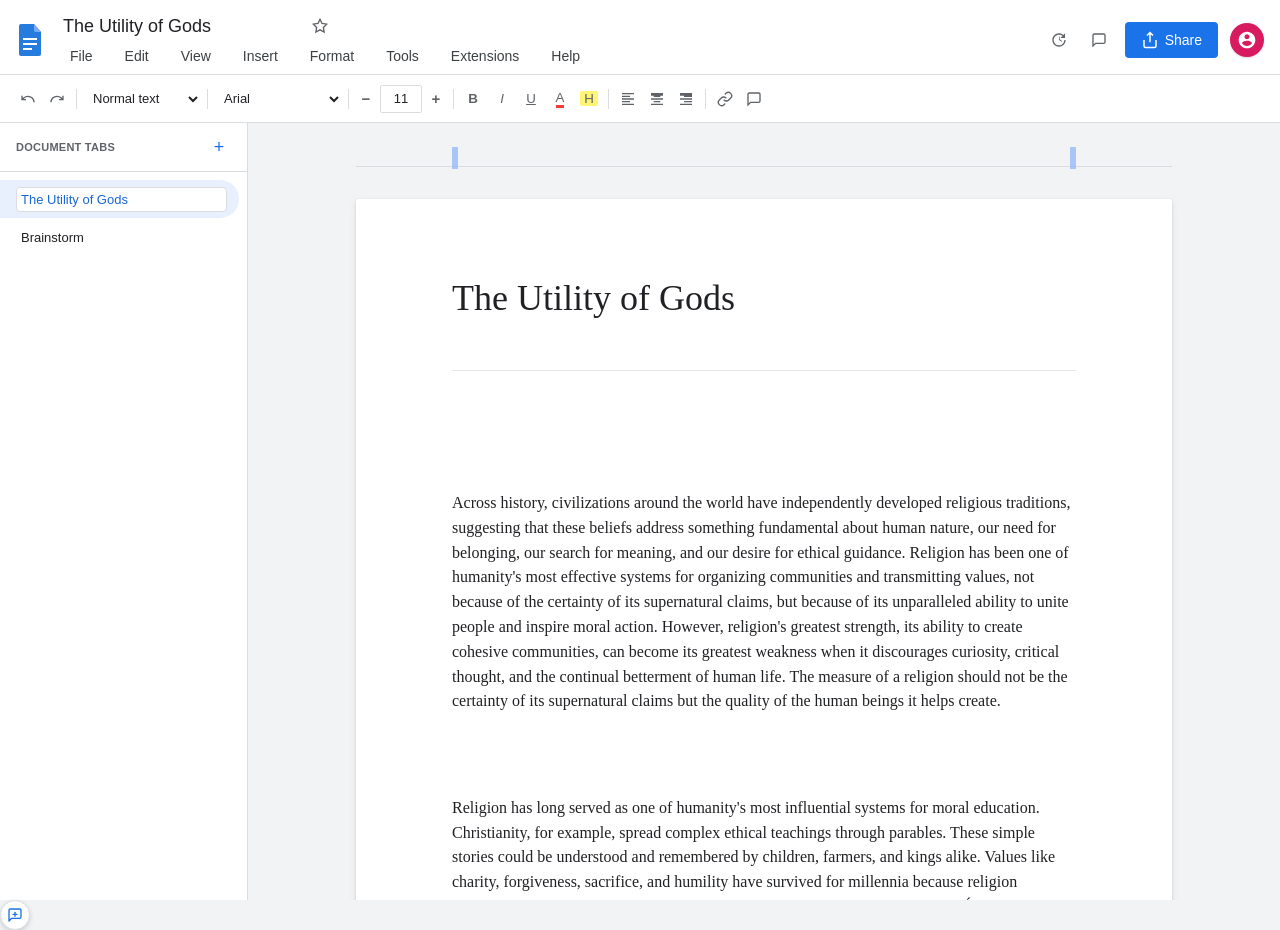
==== commit afe2d437: "Update index.html" ====
--- a/index.html
+++ b/index.html
@@ -30,7 +30,7 @@
 
         html,
         body {
-            height: 100vh;
+            height: 100%;
             margin: 0;
             padding: 0;
             overflow: hidden;
@@ -72,9 +72,11 @@
         }
 
         .app-shell {
-            height: 100vh;
             display: flex;
             flex-direction: column;
+            height: 100dvh;
+            min-height: 100dvh;
+            background: var(--canvas-bg);
         }
 
         .app-header {
@@ -82,7 +84,10 @@
             background: var(--header-bg);
             border-bottom: 1px solid var(--border-strong);
             z-index: 10;
-            min-height: 72px;
+            display: flex;
+            flex-direction: column;
+            min-height: unset;
+            height: auto;
         }
 
         .workspace-wrapper {
@@ -92,9 +97,10 @@
             width: 100%;
             overflow: hidden;
             position: relative;
-        }
-
-        /* Sidebar Navigation Tabs */
+            min-height: 0;
+        }
+
+        /* Sidebar Navigation Tabs — document sidebar */
         .sidebar-tabs {
             width: var(--tabs-width);
             border-right: 1px solid #dadce0;
@@ -217,17 +223,19 @@
             display: flex;
             flex-direction: column;
             background: var(--canvas-bg);
-            overflow: visible;
+            overflow: hidden;
             position: relative;
+            min-height: 0;
         }
 
         .canvas-scroll-container {
             flex: 1;
             overflow-y: auto;
             overflow-x: visible;
-            padding: 52px 0 24px 0;
+            padding: 24px 0 24px 0;
             display: flex;
             justify-content: center;
+            min-height: 0;
         }
 
         /* Document Page Wrapper */
@@ -363,7 +371,7 @@
             line-height: 1.4;
         }
 
-        /* Comments Sidebar Container — FIXED */
+        /* ===== COMMENTS SIDEBAR — FIXED ===== */
         .docs-sidebar {
             flex: 0 0 360px;
             width: 360px;
@@ -383,7 +391,8 @@
             display: none !important;
         }
 
-        .docs-sidebar .sidebar-header {
+        /* comments-header — unique, no inheritance from document sidebar */
+        .comments-header {
             display: flex;
             justify-content: space-between;
             align-items: center;
@@ -397,7 +406,7 @@
             flex-shrink: 0;
             background: #f9fbfd;
         }
-        .docs-sidebar .sidebar-header h3 {
+        .comments-header h3 {
             font-size: 18px;
             font-weight: 400;
             margin: 0;
@@ -405,24 +414,29 @@
             letter-spacing: 0;
         }
 
-        .docs-sidebar .header-icons {
+        .comments-header .header-icons {
             display: flex;
             gap: 4px;
         }
 
-        .docs-sidebar .sidebar-tabs {
+        /* comments-tabs — completely separate from document sidebar tabs */
+        .comments-tabs {
             display: flex;
             padding: 0 20px;
             margin-top: 0;
             border-bottom: 1px solid #dadce0;
             gap: 24px;
-            background: transparent;
+            background: #f9fbfd;
             letter-spacing: 0;
             text-transform: none;
             color: #444746;
             flex-shrink: 0;
-        }
-        .docs-sidebar .sidebar-tabs .tab {
+            width: 100%;
+            height: auto;
+            border-right: none;
+            flex-direction: row;
+        }
+        .comments-tabs .tab {
             font-size: 14px;
             font-weight: 500;
             color: #444746;
@@ -431,19 +445,20 @@
             background: transparent;
             border-radius: 0;
         }
-        .docs-sidebar .sidebar-tabs .tab.active {
+        .comments-tabs .tab.active {
             color: #0b57d0;
             border-bottom: 3px solid #0b57d0;
             border-radius: 3px 3px 0 0;
         }
 
-        .docs-sidebar .sidebar-filters {
+        .comments-filters {
             padding: 12px 20px;
             display: flex;
             gap: 8px;
             flex-shrink: 0;
-        }
-        .docs-sidebar .filter-btn {
+            background: #f9fbfd;
+        }
+        .comments-filters .filter-btn {
             background-color: white;
             border: 1px solid #747775;
             border-radius: 8px;
@@ -456,17 +471,19 @@
             align-items: center;
             gap: 6px;
         }
-        .docs-sidebar .filter-btn:hover {
+        .comments-filters .filter-btn:hover {
             background-color: #f1f3f4;
         }
 
-        .docs-sidebar .sidebar-content {
+        .comments-content {
             flex: 1 1 auto;
             overflow-y: auto;
             padding: 8px 16px 16px;
             min-height: 0;
-        }
-        .docs-sidebar .sidebar-content .empty-state {
+            width: 100%;
+            background: #f9fbfd;
+        }
+        .comments-content .empty-state {
             display: flex;
             flex-direction: column;
             align-items: center;
@@ -475,13 +492,13 @@
             gap: 16px;
             padding: 40px 0;
         }
-        .docs-sidebar .sidebar-content .empty-state p {
+        .comments-content .empty-state p {
             font-size: 14px;
             color: #444746;
             margin: 0;
         }
 
-        .docs-sidebar .primary-add-btn {
+        .comments-content .primary-add-btn {
             background-color: #0b57d0;
             color: white;
             border: none;
@@ -491,11 +508,11 @@
             font-weight: 500;
             cursor: pointer;
         }
-        .docs-sidebar .primary-add-btn:hover {
+        .comments-content .primary-add-btn:hover {
             background-color: #0842a0;
         }
 
-        .docs-sidebar .sidebar-footer {
+        .comments-footer {
             padding: 16px 20px;
             font-size: 12px;
             color: #444746;
@@ -505,11 +522,11 @@
             flex-shrink: 0;
             background: #f9fbfd;
         }
-        .docs-sidebar .sidebar-footer a {
+        .comments-footer a {
             color: #0b57d0;
             text-decoration: none;
         }
-        .docs-sidebar .sidebar-footer a:hover {
+        .comments-footer a:hover {
             text-decoration: underline;
         }
 
@@ -869,6 +886,7 @@
             align-items: center;
             padding: 10px 16px 4px;
             gap: 12px;
+            flex-shrink: 0;
         }
 
         .doc-icon {
@@ -1026,6 +1044,7 @@
             background: #ffffff;
             border-top: 1px solid #dadce0;
             height: 48px;
+            flex-shrink: 0;
         }
         .toolbar-sep {
             width: 1px;
@@ -1360,7 +1379,7 @@
                 display: none;
             }
             .canvas-scroll-container {
-                padding-top: 32px;
+                padding-top: 16px;
             }
         }
         @media (max-width: 640px) {
@@ -1461,13 +1480,13 @@
                 font-size: 12px;
             }
             .canvas-scroll-container {
-                padding-top: 20px;
-            }
-            .docs-sidebar .sidebar-header {
+                padding-top: 12px;
+            }
+            .comments-header {
                 height: 48px;
                 padding: 8px 16px;
             }
-            .docs-sidebar .sidebar-header h3 {
+            .comments-header h3 {
                 font-size: 16px;
             }
         }
@@ -1598,7 +1617,7 @@
         <!-- WORKSPACE -->
         <div class="workspace-wrapper">
 
-            <!-- Tabs sidebar -->
+            <!-- Document sidebar -->
             <aside class="sidebar-tabs" id="sidebar-tabs">
                 <div class="sidebar-header">
                     <span>Document Tabs</span>
@@ -1623,9 +1642,9 @@
                 </div>
             </main>
 
-            <!-- Google Docs Style Comments Sidebar -->
+            <!-- Comments Sidebar — using unique class names -->
             <aside class="docs-sidebar" id="docs-sidebar" hidden>
-                <div class="sidebar-header">
+                <div class="comments-header">
                     <h3>Comments</h3>
                     <div class="header-icons">
                         <button class="icon-btn" id="close-comments-btn" title="Close comments">
@@ -1636,24 +1655,24 @@
                     </div>
                 </div>
 
-                <div class="sidebar-tabs">
+                <div class="comments-tabs">
                     <div class="tab active">All comments</div>
                     <div class="tab">For you</div>
                 </div>
 
-                <div class="sidebar-filters">
+                <div class="comments-filters">
                     <button class="filter-btn">All types <span class="dropdown-arrow">▾</span></button>
                     <button class="filter-btn">All tabs <span class="dropdown-arrow">▾</span></button>
                 </div>
 
-                <div class="sidebar-content" id="comments-list">
+                <div class="comments-content" id="comments-list">
                     <div class="empty-state">
                         <p>Start a discussion</p>
                         <button class="primary-add-btn" id="sidebar-add-comment-btn">Add comment</button>
                     </div>
                 </div>
 
-                <div class="sidebar-footer">
+                <div class="comments-footer">
                     <p><strong>Who sees comments?</strong><br>
                         Your comments will be seen by anyone who can comment or edit this document. <a href="#">Learn more</a></p>
                 </div>
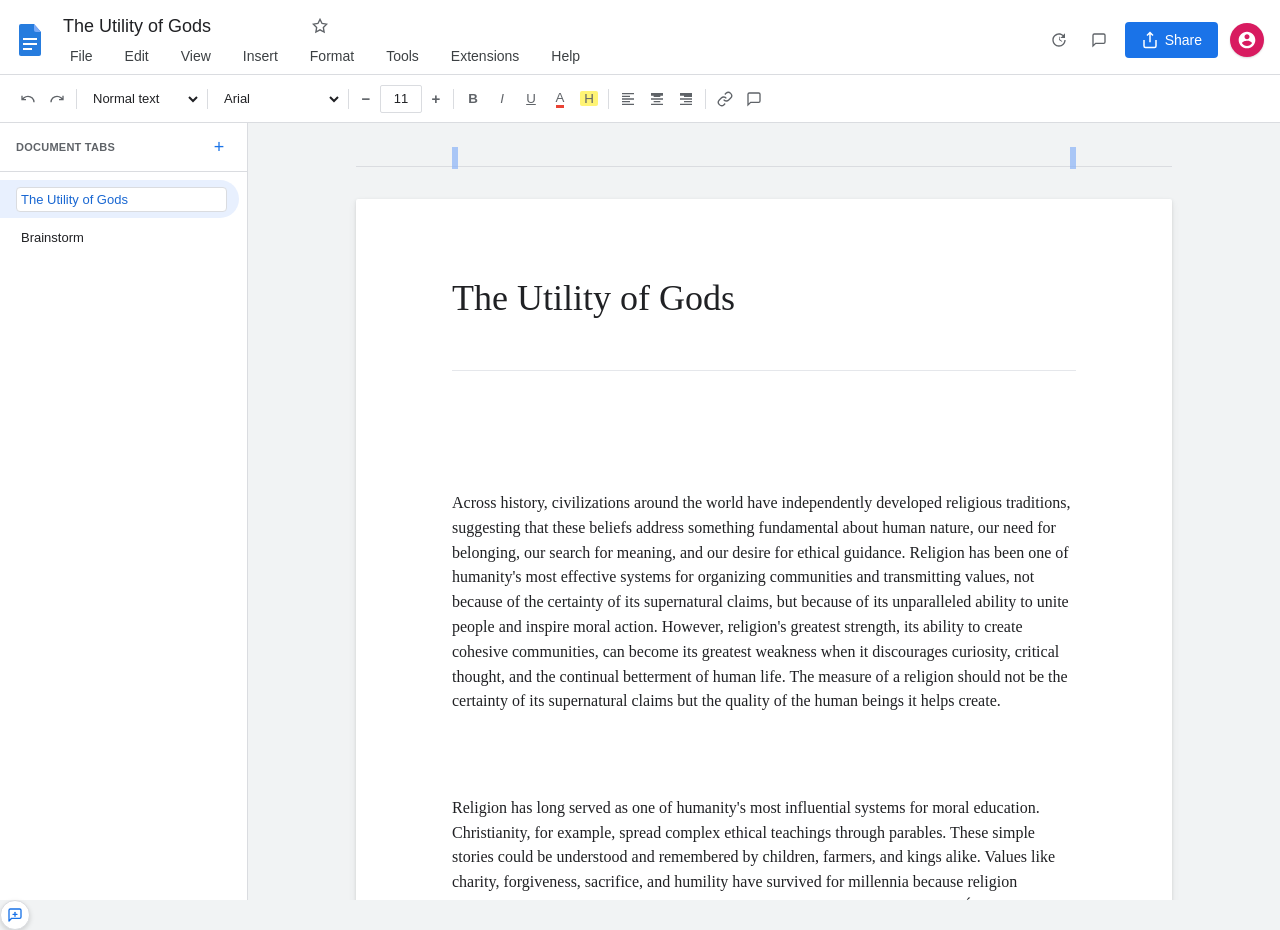
==== commit 501a2aa3: "Update index.html" ====
--- a/index.html
+++ b/index.html
@@ -508,7 +508,12 @@
             font-weight: 500;
             cursor: pointer;
         }
-        .comments-content .primary-add-btn:hover {
+        .comments-content .primary-add-btn:disabled {
+            opacity: 0.45;
+            cursor: default;
+            pointer-events: none;
+        }
+        .comments-content .primary-add-btn:hover:not(:disabled) {
             background-color: #0842a0;
         }
 
@@ -3169,11 +3174,29 @@
               `;
 
                     const emptyAddBtn = container.querySelector('#sidebar-add-comment-btn');
+                    // --- IMPROVED: Google Docs style behavior ---
                     if (emptyAddBtn) {
+                        // Disable button initially if no selection
+                        const updateBtnState = () => {
+                            const sel = window.getSelection();
+                            const hasSelection = sel && sel.toString().trim().length > 0;
+                            emptyAddBtn.disabled = !hasSelection;
+                        };
+                        updateBtnState();
+
+                        // Listen to selection changes
+                        document.addEventListener('selectionchange', updateBtnState);
+
                         emptyAddBtn.addEventListener('click', () => {
-                            alert(
-                                "To add a comment, select text in your document and click 'Add comment' in the toolbar."
-                                );
+                            const sel = window.getSelection();
+                            if (!sel || sel.toString().trim() === "") {
+                                return; // No text selected, do nothing.
+                            }
+                            // Trigger the toolbar comment button
+                            const toolbarBtn = document.getElementById('add-comment-btn');
+                            if (toolbarBtn) {
+                                toolbarBtn.click();
+                            }
                         });
                     }
                     return;
